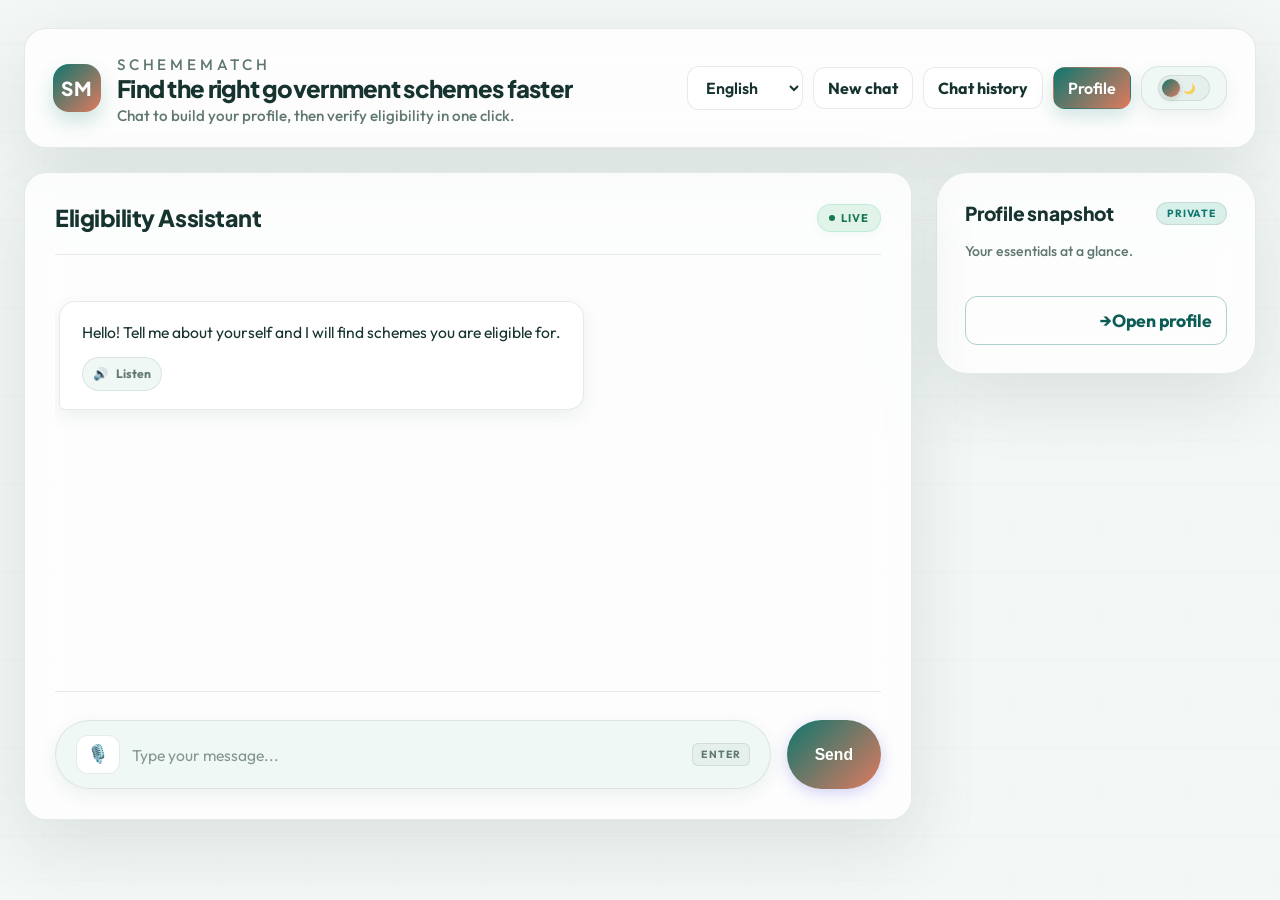
==== index.html @ 8dcf200e "first commit" ====
<!DOCTYPE html>
<html lang="en">
<head>
	<meta charset="UTF-8" />
	<meta name="viewport" content="width=device-width, initial-scale=1.0" />
	<title>SchemeMatch</title>
	<link rel="preconnect" href="https://fonts.googleapis.com" />
	<link rel="preconnect" href="https://fonts.gstatic.com" crossorigin />
	<link
		href="https://fonts.googleapis.com/css2?family=Inter:wght@300;400;500;600;700&family=Space+Grotesk:wght@400;600;700&display=swap"
		rel="stylesheet"
	/>
	<link
		href="https://fonts.googleapis.com/css2?family=Plus+Jakarta+Sans:wght@400;500;600;700;800&family=Outfit:wght@300;400;500;600;700&family=Inter:wght@300;400;500;600;700&display=swap"
		rel="stylesheet"
	/>
	<style>
		:root {
			color-scheme: light;
			--font-display: "Plus Jakarta Sans", "Space Grotesk", sans-serif;
			--font-body: "Outfit", "Inter", sans-serif;
			--bg: #f8fafc;
			--bg-strong: #f1f5f9;
			--surface: rgba(255, 255, 255, 0.6);
			--surface-raised: rgba(255, 255, 255, 0.85);
			--surface-soft: rgba(255, 255, 255, 0.35);
			--ink: #0f172a;
			--muted: #475569;
			--accent: #4f46e5;
			--accent-strong: #4338ca;
			--accent-soft: rgba(79, 70, 229, 0.08);
			--border: rgba(15, 23, 42, 0.06);
			--border-hover: rgba(15, 23, 42, 0.12);
			--shadow: 0 10px 30px rgba(0, 0, 0, 0.08);
			--shadow-soft: 0 4px 12px rgba(0, 0, 0, 0.04);
			--shadow-lg: 0 20px 50px rgba(0, 0, 0, 0.12);
			--radius-sm: 12px;
			--radius-md: 18px;
			--radius-lg: 24px;
			--radius-xl: 32px;
			--glass-blur: 24px;
			
			/* Theme States */
			--brand-grad: linear-gradient(135deg, #4f46e5, #9333ea, #db2777);
			--success: #15803d;
			--success-soft: rgba(21, 128, 61, 0.08);
			--warning: #eab308;
			--warning-soft: rgba(234, 179, 8, 0.08);
			--danger: #ef4444;
			--danger-soft: rgba(239, 68, 68, 0.08);
		}

		:root[data-theme="dark"] {
			color-scheme: dark;
			--bg: #0f172a;
			--bg-strong: #1e293b;
			--surface: rgba(15, 23, 42, 0.6);
			--surface-raised: rgba(30, 41, 59, 0.85);
			--surface-soft: rgba(15, 23, 42, 0.35);
			--ink: #f8fafc;
			--muted: #94a3b8;
			--accent: #6366f1;
			--accent-strong: #4f46e5;
			--accent-soft: rgba(99, 102, 241, 0.12);
			--border: rgba(248, 250, 252, 0.06);
			--border-hover: rgba(248, 250, 252, 0.12);
			--shadow: 0 10px 40px rgba(0, 0, 0, 0.4);
			--shadow-soft: 0 4px 16px rgba(0, 0, 0, 0.2);
			--shadow-lg: 0 24px 60px rgba(0, 0, 0, 0.6);
			--glass-blur: 24px;
			
			/* Theme States */
			--brand-grad: linear-gradient(135deg, #6366f1, #a855f7, #ec4899);
			--success: #22c55e;
			--success-soft: rgba(34, 197, 94, 0.1);
			--warning: #f59e0b;
			--warning-soft: rgba(245, 158, 11, 0.1);
			--danger: #f87171;
			--danger-soft: rgba(248, 113, 113, 0.1);
		}

		* {
			box-sizing: border-box;
			margin: 0;
			padding: 0;
		}

		body {
			font-family: var(--font-body);
			color: var(--ink);
			background: var(--bg);
			min-height: 100vh;
			overflow-x: hidden;
			position: relative;
			-webkit-font-smoothing: antialiased;
			-moz-osx-font-smoothing: grayscale;
		}

		/* Pixel Background Canvas styling */
		.pixel-canvas {
			position: fixed;
			top: 0;
			left: 0;
			width: 100vw;
			height: 100vh;
			z-index: -1;
			pointer-events: none;
			background: var(--bg);
			transition: background 0.5s ease;
		}

		.page {
			max-width: 1250px;
			margin: 0 auto;
			padding: 40px 24px 60px;
			position: relative;
			z-index: 1;
		}

		.topbar {
			display: flex;
			align-items: center;
			justify-content: space-between;
			gap: 24px;
			margin-bottom: 40px;
			padding: 24px 32px;
			background: var(--surface);
			backdrop-filter: blur(var(--glass-blur));
			-webkit-backdrop-filter: blur(var(--glass-blur));
			border: 1px solid var(--border);
			box-shadow: var(--shadow-lg);
			border-radius: var(--radius-xl);
			transition: all 0.3s ease;
		}

		.brand {
			display: flex;
			gap: 20px;
			align-items: center;
		}

		.brand-mark {
			width: 48px;
			height: 48px;
			border-radius: var(--radius-md);
			background: var(--bg-strong);
			color: var(--accent);
			display: grid;
			place-items: center;
			font-family: var(--font-display);
			font-weight: 800;
			font-size: 1.2rem;
			letter-spacing: 0.05em;
		}
		
		.brand-text h1 {
			margin: 0;
			font-family: var(--font-display);
			font-size: 1.5rem;
			font-weight: 800;
			color: var(--ink);
			letter-spacing: -0.03em;
		}

		.brand-text p {
			margin: 4px 0 0;
			color: var(--muted);
			font-size: 0.95rem;
			font-weight: 500;
		}

		.eyebrow {
			text-transform: uppercase;
			letter-spacing: 0.25em;
			font-size: 0.7rem;
			font-weight: 700;
			color: var(--accent);
			margin-bottom: 2px;
		}



		.top-actions {
			display: flex;
			align-items: center;
			gap: 24px;
		}

		.language-select,
		.profile-button {
			border: 1px solid var(--border);
			background: var(--surface-raised);
			color: var(--ink);
			border-radius: var(--radius-md);
			padding: 10px 14px;
			font: inherit;
			font-weight: 600;
			cursor: pointer;
		}

		.profile-button {
			background: var(--accent);
			color: #fff;
			border-color: transparent;
		}

		/* Custom Premium Slider Theme Toggle */
		.theme-toggle {
			display: inline-flex;
			align-items: center;
			gap: 12px;
			padding: 8px 16px;
			border-radius: var(--radius-md);
			background: var(--surface-soft);
			border: 1px solid var(--border);
			cursor: pointer;
			font-size: 0.75rem;
			font-weight: 700;
			text-transform: uppercase;
			letter-spacing: 0.08em;
			color: var(--muted);
			transition: all 0.3s ease;
			box-shadow: var(--shadow-soft);
			position: relative;
			user-select: none;
		}

		.theme-toggle:hover {
			border-color: var(--border-hover);
			color: var(--ink);
			background: var(--surface);
			transform: translateY(-1px);
			box-shadow: var(--shadow);
		}

		.theme-toggle input {
			display: none;
		}

		.toggle-track {
			width: 52px;
			height: 26px;
			border-radius: 999px;
			background: var(--bg-strong);
			position: relative;
			flex-shrink: 0;
			border: 1px solid var(--border);
			transition: all 0.3s ease;
			display: flex;
			align-items: center;
			justify-content: space-between;
			padding: 0 5px;
		}

		.toggle-track::before {
			content: "";
			position: absolute;
			width: 18px;
			height: 18px;
			border-radius: 50%;
			background: var(--brand-grad);
			top: 3px;
			left: 3px;
			transition: transform 0.4s cubic-bezier(0.34, 1.56, 0.64, 1);
			z-index: 2;
			box-shadow: 0 2px 6px rgba(0, 0, 0, 0.15);
		}
		
		.toggle-track::after {
			content: "☀️ 🌙";
			font-size: 10px;
			width: 100%;
			display: flex;
			justify-content: space-between;
			padding: 0 4px;
			opacity: 0.8;
			z-index: 1;
		}

		.theme-toggle input:checked + .toggle-track::before {
			transform: translateX(26px);
		}


		.layout {
			display: grid;
			grid-template-columns: minmax(0, 1fr) 350px;
			gap: 32px;
		}

		.chat-panel {
			display: flex;
			flex-direction: column;
			min-height: 75vh;
			transition: all 0.3s ease;
			background: var(--surface);
			backdrop-filter: blur(var(--glass-blur));
			-webkit-backdrop-filter: blur(var(--glass-blur));
			border: 1px solid var(--border);
			box-shadow: var(--shadow-lg);
			border-radius: var(--radius-xl);
			padding: 36px;
			position: relative;
			z-index: 1;
		}

		.chat-header {
			display: flex;
			justify-content: space-between;
			align-items: center;
			gap: 16px;
			padding-bottom: 28px;
			border-bottom: 1px solid var(--border);
		}

		.chat-header h2 {
			margin: 0;
			font-family: var(--font-display);
			font-size: 1.45rem;
			font-weight: 800;
			letter-spacing: -0.02em;
			color: var(--ink);
		}


		.status-pill {
			padding: 6px 14px;
			border-radius: 999px;
			background: var(--success-soft);
			color: var(--success);
			font-weight: 700;
			font-size: 0.7rem;
			text-transform: uppercase;
			letter-spacing: 0.1em;
			border: 1px solid rgba(16, 185, 129, 0.15);
			display: flex;
			align-items: center;
			gap: 6px;
			box-shadow: 0 2px 8px rgba(16, 185, 129, 0.05);
		}
		
		.status-pill::before {
			content: "";
			width: 6px;
			height: 6px;
			border-radius: 50%;
			background: var(--success);
			display: inline-block;
			animation: pulse 2s infinite;
		}

		@keyframes pulse {
			0% { transform: scale(0.9); opacity: 0.6; }
			50% { transform: scale(1.3); opacity: 1; box-shadow: 0 0 10px var(--success); }
			100% { transform: scale(0.9); opacity: 0.6; }
		}


		.check-button {
			display: none;
			margin: 16px 0 0;
			padding: 16px 28px;
			border: none;
			background: var(--brand-grad);
			color: white;
			border-radius: var(--radius-md);
			cursor: pointer;
			font-weight: 700;
			font-size: 1rem;
			letter-spacing: 0.02em;
			box-shadow: 0 10px 25px rgba(99, 102, 241, 0.25);
			transition: all 0.3s cubic-bezier(0.16, 1, 0.3, 1);
			position: relative;
			overflow: hidden;
			border: 1px solid rgba(255, 255, 255, 0.1);
		}

		.check-button:hover {
			transform: translateY(-2px);
			box-shadow: 0 15px 35px rgba(99, 102, 241, 0.4);
		}
		
		.check-button:active {
			transform: translateY(0);
		}

		.check-button.is-loading,
		.send-button.is-loading {
			opacity: 0.7;
			pointer-events: none;
		}

		.messages {
			flex: 1;
			margin: 28px 0;
			padding: 12px 8px;
			overflow-y: auto;
			display: flex;
			flex-direction: column;
			gap: 22px;
			scroll-behavior: smooth;
		}
		
		/* Scrollbars styling */
		.messages::-webkit-scrollbar,
		#resultCards::-webkit-scrollbar,
		.result-grid::-webkit-scrollbar {
			width: 6px;
		}
		
		.messages::-webkit-scrollbar-track,
		#resultCards::-webkit-scrollbar-track,
		.result-grid::-webkit-scrollbar-track {
			background: transparent;
		}
		
		.messages::-webkit-scrollbar-thumb,
		#resultCards::-webkit-scrollbar-thumb,
		.result-grid::-webkit-scrollbar-thumb {
			background: var(--border);
			border-radius: 99px;
		}
		
		.messages::-webkit-scrollbar-thumb:hover,
		#resultCards::-webkit-scrollbar-thumb:hover,
		.result-grid::-webkit-scrollbar-thumb:hover {
			background: var(--border-hover);
		}
		
		.bubble {
			max-width: 85%;
			padding: 18px 22px;
			border-radius: var(--radius-xl);
			line-height: 1.6;
			white-space: pre-wrap;
			font-size: 0.98rem;
			animation: fadeUp 0.4s cubic-bezier(0.16, 1, 0.3, 1);
			transition: all 0.3s ease;
			background: var(--surface-soft);
			backdrop-filter: blur(var(--glass-blur));
			-webkit-backdrop-filter: blur(var(--glass-blur));
			border: 1px solid var(--border);
			box-shadow: var(--shadow-soft);
		}

		.bubble-content {
			display: block;
		}

		.readback-button {
			display: inline-flex;
			align-items: center;
			gap: 6px;
			margin-top: 12px;
			padding: 6px 10px;
			border: 1px solid var(--border);
			border-radius: 999px;
			background: var(--surface-soft);
			color: var(--muted);
			font: inherit;
			font-size: 0.76rem;
			font-weight: 700;
			cursor: pointer;
		}

		.readback-button:hover,
		.readback-button:focus-visible {
			background: var(--accent-soft);
			color: var(--accent);
			border-color: var(--border-hover);
			outline: none;
		}

		.delete-message-button {
			display: inline-flex;
			align-items: center;
			gap: 6px;
			margin-top: 12px;
			margin-left: 8px;
			padding: 6px 10px;
			border: 1px solid var(--border);
			border-radius: 999px;
			background: transparent;
			color: var(--muted);
			font: inherit;
			font-size: 0.76rem;
			font-weight: 700;
			cursor: pointer;
		}

		.delete-message-button:hover,
		.delete-message-button:focus-visible {
			background: var(--danger-soft);
			color: var(--danger);
			border-color: var(--danger);
			outline: none;
		}

		.bubble:hover {
			border-color: var(--border-hover);
		}

		.bubble.loading {
			display: inline-flex;
			align-items: center;
			gap: 12px;
			font-style: italic;
			color: var(--muted);
			background: var(--surface-soft);
		}

		.dots {
			display: inline-flex;
			gap: 5px;
		}

		.dots span {
			width: 8px;
			height: 8px;
			border-radius: 50%;
			background: var(--accent);
			opacity: 0.4;
			animation: dotBounce 1.4s infinite ease-in-out;
		}

		.dots span:nth-child(2) {
			animation-delay: 0.2s;
		}

		.dots span:nth-child(3) {
			animation-delay: 0.4s;
		}

		@keyframes dotBounce {
			0%, 100% { transform: translateY(0); opacity: 0.4; }
			50% { transform: translateY(-5px); opacity: 1; }
		}

		.bubble.user {
			margin-left: auto;
			background: var(--brand-grad);
			color: #ffffff;
			border-bottom-right-radius: 6px;
			border: none;
			box-shadow: 0 4px 12px rgba(79, 70, 229, 0.25);
		}

		.bubble.bot {
			margin-right: auto;
			border-bottom-left-radius: 6px;
			background: var(--surface-raised);
			border: 1px solid var(--border);
		}

		/* Markdown layout styles inside bot chat bubbles */
		.bubble p {
			margin-bottom: 8px;
		}
		.bubble p:last-child {
			margin-bottom: 0;
		}
		.bubble strong {
			font-weight: 700;
			color: var(--accent);
		}
		.bubble.user strong {
			color: #ffffff;
			text-decoration: underline;
		}
		.bubble ul {
			margin: 8px 0;
			padding-left: 20px;
		}
		.bubble li {
			margin-bottom: 4px;
		}

		.results {
			padding-top: 28px;
			border-top: 1px solid var(--border);
			margin-bottom: 16px;
			display: none;
			animation: fadeUp 0.5s cubic-bezier(0.16, 1, 0.3, 1);
		}

		.results-loader {
			display: none;
			align-items: center;
			gap: 14px;
			padding: 16px 20px;
			border-radius: var(--radius-md);
			background: var(--surface-soft);
			border: 1px solid var(--border);
			margin-bottom: 16px;
			color: var(--muted);
			font-size: 0.95rem;
			font-weight: 500;
		}

		.spinner {
			width: 22px;
			height: 22px;
			border-radius: 50%;
			border: 2px solid var(--border);
			border-top-color: var(--accent);
			animation: spin 0.8s linear infinite;
		}

		.results-empty {
			display: none;
			padding: 24px;
			border-radius: var(--radius-md);
			background: var(--surface-soft);
			border: 1px dashed var(--border);
			color: var(--muted);
			font-size: 0.95rem;
			text-align: center;
			font-weight: 500;
		}

		.results-header {
			display: flex;
			align-items: center;
			justify-content: space-between;
			gap: 12px;
			margin-bottom: 20px;
		}

		.results-header h3 {
			margin: 0;
			font-family: var(--font-display);
			font-size: 1.25rem;
			font-weight: 800;
			letter-spacing: -0.01em;
			color: var(--ink);
		}

		.results-header p {
			margin: 0;
			color: var(--muted);
			font-size: 0.9rem;
			font-weight: 500;
		}

		.results-count {
			display: inline-flex;
			align-items: center;
			gap: 6px;
			padding: 4px 14px;
			border-radius: 999px;
			background: var(--success-soft);
			color: var(--success);
			font-size: 0.78rem;
			font-weight: 800;
			letter-spacing: 0.02em;
		}

		.result-grid {
			display: flex;
			flex-direction: column;
			gap: 20px;
			max-height: 600px;
			overflow-y: auto;
			padding-right: 4px;
		}

		/* Premium Match Cards Style */
		.result-card {
			border: 1px solid var(--border);
			border-radius: var(--radius-xl);
			padding: 0;
			background: var(--surface-raised);
			backdrop-filter: blur(var(--glass-blur));
			-webkit-backdrop-filter: blur(var(--glass-blur));
			box-shadow: var(--shadow-soft);
			transition: all 0.35s cubic-bezier(0.16, 1, 0.3, 1);
			position: relative;
			overflow: hidden;
		}

		.bookmark-button {
			color: var(--accent);
		}

		.result-card:hover {
			border-color: var(--success);
			box-shadow: 0 12px 36px rgba(24, 121, 78, 0.15);
			transform: translateY(-3px);
		}

		.card-top-bar {
			background: linear-gradient(135deg, var(--success), var(--accent));
			padding: 14px 24px;
			display: flex;
			align-items: center;
			justify-content: space-between;
			gap: 12px;
		}

		.card-top-bar .scheme-title {
			color: #fff;
			font-family: var(--font-display);
			font-size: 1.08rem;
			font-weight: 700;
			letter-spacing: -0.01em;
			margin: 0;
			line-height: 1.3;
			flex: 1;
		}

		.eligible-badge {
			display: inline-flex;
			align-items: center;
			gap: 5px;
			padding: 5px 14px;
			border-radius: 999px;
			background: rgba(255,255,255, 0.22);
			backdrop-filter: blur(8px);
			color: #fff;
			font-size: 0.72rem;
			font-weight: 800;
			text-transform: uppercase;
			letter-spacing: 0.06em;
			white-space: nowrap;
		}

		.card-body {
			padding: 20px 24px 24px;
		}

		.result-header {
			display: flex;
			align-items: center;
			justify-content: flex-end;
			gap: 10px;
			margin-bottom: 12px;
		}

		.result-card strong {
			display: block;
			font-size: 1.05rem;
			font-weight: 700;
			color: var(--ink);
			font-family: var(--font-display);
			letter-spacing: -0.01em;
		}

		.result-summary {
			color: var(--ink);
			font-size: 0.9rem;
			line-height: 1.55;
			font-weight: 500;
			margin-bottom: 12px;
		}

		.result-description {
			margin-bottom: 10px;
			color: var(--muted);
			font-size: 0.88rem;
			line-height: 1.6;
			font-weight: 400;
			padding: 12px 16px;
			background: var(--accent-soft);
			border-radius: var(--radius-sm);
			border-left: 3px solid var(--accent);
		}

		.result-benefits {
			margin-bottom: 10px;
			color: var(--ink);
			font-size: 0.88rem;
			line-height: 1.6;
			font-weight: 400;
			padding: 12px 16px;
			background: var(--success-soft);
			border-radius: var(--radius-sm);
			border-left: 3px solid var(--success);
		}

		.result-benefits strong {
			font-size: 0.82rem;
			text-transform: uppercase;
			letter-spacing: 0.04em;
			color: var(--success);
		}

		.card-yt-thumb {
			display: block;
			position: relative;
			border-radius: var(--radius-sm);
			overflow: hidden;
			margin-bottom: 12px;
			aspect-ratio: 16/9;
			background: #000;
			cursor: pointer;
			transition: transform 0.3s ease;
			text-decoration: none;
		}
		.card-yt-thumb:hover {
			transform: scale(1.01);
		}
		.card-yt-thumb img {
			width: 100%;
			height: 100%;
			object-fit: cover;
			display: block;
		}
		.card-yt-play {
			position: absolute;
			top: 50%; left: 50%;
			transform: translate(-50%,-50%);
			width: 56px; height: 56px;
			background: rgba(220,38,38,0.9);
			border-radius: 50%;
			display: flex; align-items: center; justify-content: center;
			box-shadow: 0 4px 20px rgba(0,0,0,0.3);
			transition: transform 0.2s ease;
		}
		.card-yt-thumb:hover .card-yt-play {
			transform: translate(-50%,-50%) scale(1.12);
		}
		.card-yt-play svg {
			width: 24px; height: 24px; fill: #fff; margin-left: 3px;
		}

		.card-links-row {
			display: flex;
			flex-wrap: wrap;
			gap: 8px;
			margin-top: 4px;
		}

		.result-toggle {
			border: 1px solid var(--border);
			background: var(--surface-soft);
			color: var(--ink);
			border-radius: 999px;
			padding: 6px 16px;
			font-size: 0.72rem;
			font-weight: 700;
			text-transform: uppercase;
			letter-spacing: 0.08em;
			cursor: pointer;
			transition: all 0.3s cubic-bezier(0.16, 1, 0.3, 1);
		}

		.result-toggle:hover {
			background: var(--accent-soft);
			color: var(--accent-strong);
			border-color: var(--border-hover);
			transform: scale(1.05);
		}

		.result-details {
			display: none;
			margin-top: 14px;
			font-size: 0.9rem;
			color: var(--muted);
			padding-top: 14px;
			border-top: 1px dashed var(--border);
			animation: fadeUp 0.3s cubic-bezier(0.16, 1, 0.3, 1);
		}

		.result-details ul {
			margin: 12px 0 0;
			padding-left: 20px;
			display: grid;
			grid-template-columns: repeat(auto-fit, minmax(200px, 1fr));
			gap: 8px;
		}

		.result-details li {
			line-height: 1.5;
			font-weight: 500;
			list-style-type: none;
			position: relative;
			padding-left: 18px;
		}

		.result-details li::before {
			content: "✦";
			position: absolute;
			left: 0;
			color: var(--accent);
			font-size: 0.8rem;
		}

		.result-card.expanded .result-details {
			display: block;
		}

		/* Eligible card glow */
		.result-card.eligible::after {
			content: "";
			position: absolute;
			top: 0;
			left: 0;
			width: 100%;
			height: 100%;
			background: linear-gradient(135deg, var(--success-soft), transparent 40%);
			pointer-events: none;
			z-index: 0;
		}

		.card-top-bar, .card-body {
			position: relative;
			z-index: 1;
		}

		/* Progress bar */
		.match-progress {
			display: none;
		}

		.progress-bar-track {
			flex: 1;
			height: 6px;
			border-radius: 99px;
			background: var(--bg-strong);
			overflow: hidden;
			position: relative;
		}

		.progress-bar-fill {
			height: 100%;
			border-radius: 99px;
			background: var(--brand-grad);
			transition: width 1s cubic-bezier(0.16, 1, 0.3, 1);
		}

		.composer {
			display: grid;
			grid-template-columns: 1fr auto;
			gap: 16px;
			padding-top: 28px;
			border-top: 1px solid var(--border);
		}

		.composer-input {
			display: flex;
			align-items: center;
			gap: 12px;
			padding: 14px 20px;
			border-radius: 999px;
			background: var(--surface-soft);
			backdrop-filter: blur(var(--glass-blur));
			-webkit-backdrop-filter: blur(var(--glass-blur));
			border: 1px solid var(--border);
			box-shadow: var(--shadow-soft);
			transition: all 0.3s cubic-bezier(0.16, 1, 0.3, 1);
		}

		.voice-button {
			border: 1px solid var(--border);
			background: var(--surface-raised);
			color: var(--ink);
			border-radius: var(--radius-sm);
			padding: 8px 10px;
			cursor: pointer;
			font-size: 1.1rem;
			flex-shrink: 0;
		}

		.voice-button.active {
			background: var(--danger);
			color: #fff;
		}

		.profile-modal {
			display: none;
			position: fixed;
			inset: 0;
			z-index: 20;
			background: rgba(15, 23, 42, 0.55);
			place-items: center;
			padding: 20px;
		}

		.profile-modal.open { display: grid; }
		.profile-dialog {
			width: min(720px, 100%);
			max-height: 90vh;
			overflow: auto;
			background: var(--surface-raised);
			color: var(--ink);
			border: 1px solid var(--border);
			border-radius: var(--radius-xl);
			padding: 32px;
			box-shadow: var(--shadow-lg);
		}
		.profile-dialog .results-header {
			padding-bottom: 20px;
			border-bottom: 1px solid var(--border);
		}
		.profile-dialog .results-header h3 {
			margin: 0;
			color: var(--ink);
			font-family: var(--font-display);
			font-size: 1.35rem;
		}
		.profile-form {
			display: grid;
			grid-template-columns: repeat(2, minmax(0, 1fr));
			gap: 18px 20px;
			margin-top: 24px;
		}
		.profile-form label {
			display: grid;
			gap: 7px;
			align-content: start;
			font-size: 0.82rem;
			font-weight: 700;
			color: var(--muted);
		}
		.profile-form input, .profile-form select {
			width: 100%;
			min-height: 44px;
			padding: 10px 12px;
			border: 1px solid var(--border-hover);
			border-radius: 10px;
			background: var(--surface);
			color: var(--ink);
			font: inherit;
		}
		.profile-form-actions {
			display: flex;
			justify-content: flex-end;
			gap: 10px;
			margin-top: 28px;
			padding-top: 20px;
			border-top: 1px solid var(--border);
		}
		.profile-form-actions button {
			min-width: 116px;
			padding: 12px 18px;
			border: 0;
			border-radius: 10px;
			cursor: pointer;
			font-weight: 700;
			font: inherit;
		}
		.profile-save { background: var(--accent); color: #fff; }
		.profile-close { background: var(--bg-strong); color: var(--ink); }
		.video-link, .application-link {
			display: inline-flex;
			align-items: center;
			gap: 6px;
			margin: 14px 8px 0 0;
			padding: 8px 18px;
			border-radius: 999px;
			font-size: 0.82rem;
			font-weight: 700;
			text-decoration: none;
			transition: all 0.25s cubic-bezier(0.16, 1, 0.3, 1);
		}
		.application-link {
			color: var(--accent);
			background: var(--accent-soft);
			border: 1px solid var(--accent);
		}
		.application-link:hover {
			background: var(--accent);
			color: #fff;
			transform: translateY(-1px);
			box-shadow: 0 4px 12px rgba(15, 118, 110, 0.25);
		}
		.video-link {
			color: #dc2626;
			background: rgba(220, 38, 38, 0.08);
			border: 1px solid rgba(220, 38, 38, 0.3);
		}
		.video-link:hover {
			background: #dc2626;
			color: #fff;
			transform: translateY(-1px);
			box-shadow: 0 4px 12px rgba(220, 38, 38, 0.25);
		}
		@media (max-width: 640px) {
			.profile-dialog { padding: 24px 18px; }
			.profile-form { grid-template-columns: 1fr; }
			.top-actions { gap: 8px; }
			.language-select { max-width: 130px; }
		}

		/* Refined workspace styling */
		:root {
			--bg: #f3f7f5;
			--bg-strong: #e5efeb;
			--surface: rgba(255, 255, 255, 0.78);
			--surface-raised: #ffffff;
			--surface-soft: rgba(235, 245, 241, 0.72);
			--ink: #16332f;
			--muted: #607772;
			--accent: #0f766e;
			--accent-strong: #0b5c56;
			--accent-soft: #d9efea;
			--border: rgba(22, 51, 47, 0.1);
			--border-hover: rgba(15, 118, 110, 0.32);
			--brand-grad: linear-gradient(135deg, #0f766e, #e07a5f);
			--success: #18794e;
			--success-soft: #e2f4ea;
			--shadow-lg: 0 24px 70px rgba(33, 78, 69, 0.12);
			--shadow-soft: 0 6px 18px rgba(33, 78, 69, 0.08);
		}

		:root[data-theme="dark"] {
			--bg: #10211f;
			--bg-strong: #18322f;
			--surface: rgba(20, 42, 39, 0.84);
			--surface-raised: #1c3b36;
			--surface-soft: rgba(29, 64, 58, 0.72);
			--ink: #effaf6;
			--muted: #a9c2bb;
			--accent: #4db6a8;
			--accent-strong: #7bd1c3;
			--accent-soft: #244d47;
			--border: rgba(239, 250, 246, 0.12);
			--border-hover: rgba(123, 209, 195, 0.4);
			--brand-grad: linear-gradient(135deg, #2b9d91, #e07a5f);
			--success: #80d6a5;
			--success-soft: #214e3d;
		}

		.page {
			max-width: 1320px;
			padding-top: 28px;
		}

		.topbar {
			margin-bottom: 24px;
			padding: 22px 28px;
			border-radius: 22px;
		}

		.brand {
			gap: 16px;
		}

		.brand-mark {
			border-radius: 16px;
			background: var(--brand-grad);
			color: #fff;
			box-shadow: 0 10px 20px rgba(15, 118, 110, 0.2);
		}

		.brand-text h1 {
			max-width: 580px;
			line-height: 1.18;
		}

		.top-actions {
			gap: 10px;
			flex-wrap: wrap;
			justify-content: flex-end;
		}

		.language-select,
		.profile-button {
			min-height: 42px;
			border-radius: 12px;
		}

		.profile-button {
			background: var(--brand-grad);
			box-shadow: 0 8px 18px rgba(15, 118, 110, 0.18);
		}

		.layout {
			grid-template-columns: minmax(0, 1fr) 320px;
			gap: 24px;
			align-items: start;
		}

		.layout > *,
		.topbar > *,
		.profile-page-header > div {
			min-width: 0;
		}

		.chat-panel,
		.panel {
			border-radius: 22px;
		}

		.chat-panel {
			min-height: 72vh;
			padding: 30px;
		}

		.chat-header {
			padding-bottom: 22px;
		}

		.status-pill {
			padding: 6px 11px;
		}

		.check-button {
			align-self: flex-start;
			margin: 22px 0 6px;
			border-radius: 11px;
			background: var(--accent-soft);
			color: var(--accent-strong);
			border: 1px solid var(--border-hover);
		}

		.messages {
			padding: 18px 4px;
			min-height: 290px;
		}

		.bubble {
			border-radius: 16px;
			box-shadow: var(--shadow-soft);
		}

		.panel {
			padding: 24px;
			position: sticky;
			top: 20px;
		}

		.profile-grid {
			gap: 8px;
		}

		.profile-field {
			min-height: 54px;
			padding: 10px 12px;
			border-radius: 12px;
		}

		.profile-field-label {
			min-width: 0;
			font-size: 0.84rem;
			color: var(--muted);
		}

		.profile-field-value {
			max-width: 58%;
			overflow-wrap: anywhere;
			text-align: right;
		}

		.profile-empty {
			margin: 4px 0;
			padding: 14px;
			border: 1px dashed var(--border-hover);
			border-radius: 12px;
			color: var(--muted);
			font-size: 0.86rem;
			line-height: 1.45;
		}

		.snapshot-action {
			width: 100%;
			margin-top: 16px;
			padding: 12px 14px;
			border: 1px solid var(--border-hover);
			border-radius: 12px;
			background: transparent;
			color: var(--accent-strong);
			font: inherit;
			font-weight: 700;
			text-align: left;
			cursor: pointer;
		}

		.snapshot-action span {
			float: right;
			font-size: 1.1rem;
		}

		.snapshot-action:hover,
		.profile-back:hover {
			background: var(--accent-soft);
		}

		.profile-page {
			display: none;
			max-width: 1040px;
			margin: 0 auto;
			padding: 28px 24px 64px;
			animation: fadeUp 0.3s ease both;
		}

		.profile-page.open {
			display: block;
		}

		body.profile-mode .page {
			display: none;
		}

		.history-button {
			min-height: 42px;
			padding: 10px 14px;
			border: 1px solid var(--border);
			border-radius: 12px;
			background: var(--surface-raised);
			color: var(--ink);
			font: inherit;
			font-weight: 700;
			cursor: pointer;
		}

		.history-button:hover {
			background: var(--accent-soft);
			border-color: var(--border-hover);
		}

		.history-list {
			display: grid;
			gap: 12px;
			max-height: 620px;
			overflow-y: auto;
		}

		.history-message {
			padding: 14px 16px;
			border: 1px solid var(--border);
			border-radius: 14px;
			background: var(--surface-soft);
		}

		.history-message.user {
			border-color: var(--border-hover);
			background: var(--accent-soft);
		}

		.history-message-meta {
			display: flex;
			justify-content: space-between;
			gap: 12px;
			margin-bottom: 6px;
			color: var(--muted);
			font-size: 0.72rem;
			font-weight: 700;
			text-transform: uppercase;
			letter-spacing: 0.08em;
		}

		.history-message-content {
			white-space: pre-wrap;
			line-height: 1.5;
		}

		.profile-page-header {
			display: flex;
			align-items: flex-start;
			justify-content: space-between;
			gap: 24px;
			margin-bottom: 24px;
		}

		.profile-page-header h2 {
			margin: 0;
			font-family: var(--font-display);
			font-size: clamp(1.8rem, 4vw, 2.8rem);
			line-height: 1.1;
		}

		.profile-page-header > div > p:last-child {
			margin: 10px 0 0;
			max-width: 580px;
			color: var(--muted);
			line-height: 1.55;
		}

		.profile-back {
			flex: 0 0 auto;
			padding: 11px 14px;
			border: 1px solid var(--border);
			border-radius: 12px;
			background: var(--surface-raised);
			color: var(--ink);
			font: inherit;
			font-weight: 700;
			cursor: pointer;
		}

		.profile-page-body {
			padding: 28px;
			border: 1px solid var(--border);
			border-radius: 22px;
			background: var(--surface);
			box-shadow: var(--shadow-lg);
			backdrop-filter: blur(var(--glass-blur));
		}

		.profile-page-note {
			display: flex;
			align-items: flex-start;
			gap: 12px;
			padding: 14px 16px;
			border-radius: 14px;
			background: var(--accent-soft);
			color: var(--accent-strong);
		}

		.profile-note-icon {
			font-size: 1.25rem;
			line-height: 1;
		}

		.profile-page-note p {
			margin: 4px 0 0;
			color: var(--muted);
			font-size: 0.86rem;
			line-height: 1.4;
		}

		.mobile-verification {
			margin-top: 20px;
			padding: 16px;
			border: 1px solid var(--border);
			border-radius: 14px;
			background: var(--surface-soft);
		}

		.mobile-verification > div:first-child p {
			margin: 4px 0 0;
			color: var(--muted);
			font-size: 0.86rem;
		}

		.mobile-verification-row {
			display: flex;
			gap: 10px;
			margin-top: 12px;
		}

		.mobile-verification-row input {
			min-width: 0;
			flex: 1;
			min-height: 44px;
			padding: 10px 12px;
			border: 1px solid var(--border-hover);
			border-radius: 10px;
			background: var(--surface-raised);
			color: var(--ink);
			font: inherit;
		}

		.mobile-verification-row button {
			flex: 0 0 auto;
			padding: 10px 14px;
			border: 0;
			border-radius: 10px;
			background: var(--accent);
			color: #fff;
			font: inherit;
			font-weight: 700;
			cursor: pointer;
		}

		.verification-status {
			min-height: 1.2em;
			margin: 10px 0 0;
			color: var(--muted);
			font-size: 0.82rem;
		}

		.verification-status.success { color: var(--success); }
		.verification-status.error { color: var(--danger); }

		.profile-page .profile-form {
			margin-top: 28px;
			gap: 20px;
			align-items: stretch;
		}

		.profile-page .profile-form label {
			min-width: 0;
			font-size: 0.78rem;
			letter-spacing: 0.02em;
			text-transform: uppercase;
		}

		.required-mark {
			margin-left: 4px;
			color: var(--accent);
			font-size: 0.66rem;
			letter-spacing: 0.08em;
		}

		.profile-page .profile-form input,
		.profile-page .profile-form select {
			width: 100%;
			min-height: 48px;
			margin-top: 2px;
			border-radius: 11px;
			background: var(--surface-raised);
		}

		.profile-page .profile-form input:focus,
		.profile-page .profile-form select:focus {
			outline: 3px solid rgba(15, 118, 110, 0.16);
			border-color: var(--accent);
		}

		.profile-page .profile-form-actions {
			display: flex;
			justify-content: flex-end;
			align-items: center;
			margin-top: 30px;
			padding-top: 22px;
		}

		.profile-page .profile-save {
			min-width: 150px;
			background: var(--brand-grad);
			box-shadow: 0 8px 18px rgba(15, 118, 110, 0.18);
		}

		@media (max-width: 860px) {
			.layout {
				grid-template-columns: 1fr;
			}

			.panel {
				position: static;
			}

			.profile-page {
				padding: 22px 16px 44px;
			}
		}

		@media (max-width: 640px) {
			.page {
				padding: 16px 12px 36px;
			}

			.topbar,
			.chat-panel,
			.profile-page-body {
				padding: 20px;
			}

			.top-actions {
				justify-content: stretch;
			}

			.top-actions > * {
				flex: 1;
			}

			.profile-page-header {
				flex-direction: column;
			}

			.profile-back {
				align-self: flex-start;
			}

			.profile-page .profile-form {
				grid-template-columns: 1fr;
			}

			.mobile-verification-row {
				flex-direction: column;
			}
		}
		
		.composer-input:focus-within {
			border-color: var(--border-hover);
			background: var(--surface-raised);
		}

		.composer-input input {
			flex: 1;
			border: none;
			background: transparent;
			font-size: 0.98rem;
			color: var(--ink);
			outline: none;
			font-family: var(--font-body);
		}
		
		.composer-input input::placeholder {
			color: var(--muted);
			opacity: 0.75;
		}

		.composer-hint {
			font-size: 0.65rem;
			font-weight: 700;
			text-transform: uppercase;
			letter-spacing: 0.1em;
			color: var(--muted);
			padding: 4px 8px;
			background: var(--bg-strong);
			border-radius: 6px;
			border: 1px solid var(--border);
		}

		.send-button {
			padding: 14px 28px;
			border: none;
			border-radius: 999px;
			background: var(--brand-grad);
			color: #ffffff;
			cursor: pointer;
			font-weight: 700;
			font-size: 0.98rem;
			transition: all 0.3s cubic-bezier(0.16, 1, 0.3, 1);
			box-shadow: 0 4px 15px rgba(79, 70, 229, 0.25);
		}

		.send-button:hover {
			transform: translateY(-2px) scale(1.02);
			box-shadow: 0 8px 25px rgba(79, 70, 229, 0.35);
		}
		
		.send-button:active {
			transform: translateY(0) scale(0.98);
		}

		.sidebar {
			display: flex;
			flex-direction: column;
			gap: 28px;
		}

		.panel {
			display: flex;
			flex-direction: column;
			background: var(--surface);
			backdrop-filter: blur(var(--glass-blur));
			-webkit-backdrop-filter: blur(var(--glass-blur));
			border: 1px solid var(--border);
			box-shadow: var(--shadow-lg);
			border-radius: var(--radius-xl);
			padding: 28px;
			transition: all 0.3s ease;
		}
		
		.panel:hover {
			border-color: var(--border-hover);
			box-shadow: 0 15px 45px rgba(0, 0, 0, 0.05);
		}

		.panel-head {
			display: flex;
			align-items: center;
			justify-content: space-between;
			gap: 10px;
			margin-bottom: 12px;
		}

		.panel h3 {
			margin: 0;
			font-family: var(--font-display);
			font-size: 1.2rem;
			font-weight: 800;
			letter-spacing: -0.01em;
			color: var(--ink);
		}

		.panel-subtext {
			margin: 4px 0 18px;
			color: var(--muted);
			font-size: 0.88rem;
			line-height: 1.5;
			font-weight: 500;
		}

		.pill {
			padding: 4px 10px;
			border-radius: 999px;
			background: var(--accent-soft);
			color: var(--accent);
			font-size: 0.65rem;
			font-weight: 700;
			text-transform: uppercase;
			letter-spacing: 0.08em;
			border: 1px solid var(--border);
		}

		.profile-grid {
			display: flex;
			flex-direction: column;
			gap: 12px;
		}

		.profile-field {
			display: flex;
			align-items: center;
			justify-content: space-between;
			gap: 10px;
			padding: 10px 14px;
			border-radius: var(--radius-sm);
			background: var(--surface-soft);
			border: 1px solid var(--border);
			transition: all 0.2s ease;
		}

		.profile-field:hover {
			border-color: var(--border-hover);
			background: var(--surface-raised);
		}

		/* Styling icons inside profile tags */
		.icon {
			width: 16px;
			height: 16px;
			flex-shrink: 0;
		}
		.profile-field-label {
			display: flex;
			align-items: center;
			gap: 10px;
		}

		.profile-field-icon {
			width: 18px;
			height: 18px;
			color: var(--accent);
			display: inline-flex;
			align-items: center;
			justify-content: center;
		}

		.profile-field-value {
			font-weight: 700;
			color: var(--ink);
		}


		@keyframes fadeUp {
			from {
				opacity: 0;
				transform: translateY(12px);
			}
			to {
				opacity: 1;
				transform: translateY(0);
			}
		}

		@keyframes spin {
			from {
				transform: rotate(0deg);
			}
			to {
				transform: rotate(360deg);
			}
		}

		@media (max-width: 1080px) {
			.layout {
				grid-template-columns: 1fr;
				gap: 32px;
			}
		}

		@media (max-width: 860px) {
			.page {
				padding: 24px 16px 40px;
			}

			.topbar {
				flex-direction: column;
				align-items: stretch;
				gap: 20px;
				padding: 20px 24px;
			}
			
			.top-actions {
				flex-direction: column-reverse;
				align-items: stretch;
				gap: 16px;
			}

			.top-stats {
				grid-template-columns: 1fr 1fr;
			}

			.bubble {
				max-width: 90%;
			}

			.composer {
				grid-template-columns: 1fr;
				gap: 12px;
			}
			
			.send-button {
				width: 100%;
			}
		}
	</style>
</head>
<body>
	<canvas id="pixel-canvas" class="pixel-canvas"></canvas>
	<div class="page">
		<header class="topbar">
			<div class="brand">
				<div class="brand-mark">SM</div>
				<div class="brand-text">
					<p class="eyebrow">SchemeMatch</p>
					<h1 data-i18n="heroTitle">Find the right government schemes faster</h1>
					<p data-i18n="heroSubtitle">Chat to build your profile, then verify eligibility in one click.</p>
				</div>
			</div>
			<div class="top-actions">
				<select id="languageSelect" class="language-select" aria-label="Language">
					<option value="en">English</option>
					<option value="ta">தமிழ்</option>
					<option value="ml">മലയാളം</option>
					<option value="kn">ಕನ್ನಡ</option>
				</select>
				<button id="newChatButton" class="history-button" type="button" data-i18n="newChat">New chat</button>
				<button id="historyButton" class="history-button" type="button" data-i18n="history">Chat history</button>
				<button id="profileButton" class="profile-button" type="button" data-i18n="edit">Profile</button>
				<label class="theme-toggle" aria-label="Toggle theme">
					<input id="themeToggle" type="checkbox" aria-label="Toggle dark mode" />
					<span class="toggle-track" aria-hidden="true"></span>
				</label>
			</div>
		</header>

		<main class="layout">
			<section class="chat-panel">
				<div class="chat-header">
					<div>
						<h2 data-i18n="assistant">Eligibility Assistant</h2>
					</div>
					<div class="status-pill" data-i18n="live">Live</div>
				</div>

				<button id="checkButton" class="check-button" type="button" data-i18n="check">Check Eligibility</button>
				<div id="messages" class="messages"></div>

				<div id="results" class="results">
					<div class="results-header">
						<h3 data-i18n="resultsTitle">Eligibility results</h3>
						<p data-i18n="resultsSubtitle">Based on the criteria from each scheme.</p>
					</div>
					<div id="resultsLoader" class="results-loader" role="status" aria-live="polite">
						<span class="spinner" aria-hidden="true"></span>
						<span data-i18n="checking">Checking eligibility...</span>
					</div>
					<div id="resultsEmpty" class="results-empty" data-i18n="noResults">No schemes matched yet. Try adding more profile details.</div>
					<div id="resultCards" class="result-grid"></div>
				</div>

				<div class="composer">
					<div class="composer-input">
						<button id="voiceButton" class="voice-button" type="button" aria-label="Speak to assistant" title="Speak to assistant">🎙️</button>
						<input id="messageInput" type="text" placeholder="Type your message..." />
						<span class="composer-hint" data-i18n="enter">Enter</span>
					</div>
					<button id="sendButton" class="send-button" type="button" data-i18n="send">Send</button>
				</div>
			</section>

			<aside class="sidebar">
				<div class="panel">
					<div class="panel-head">
						<h3 data-i18n="snapshot">Profile snapshot</h3>
						<span class="pill" data-i18n="private">Private</span>
					</div>
					<p class="panel-subtext" data-i18n="snapshotSubtitle">Your essentials at a glance.</p>
					<div id="profileFields" class="profile-grid"></div>
					<button id="snapshotProfileButton" class="snapshot-action" type="button"><span data-i18n="openProfile">Open profile</span> <span aria-hidden="true">→</span></button>
				</div>
			</aside>
		</main>
	</div>

	<section id="profilePage" class="profile-page" aria-labelledby="profileTitle">
		<div class="profile-page-header">
			<div>
				<p class="eyebrow" data-i18n="yourInformation">Your information</p>
				<h2 id="profileTitle" data-i18n="yourProfile">Your profile</h2>
				<p data-i18n="profileSubtitle">Add your details here, or change them whenever your information is updated.</p>
			</div>
			<button id="profileClose" class="profile-back" type="button"><span aria-hidden="true">←</span> <span data-i18n="back">Back to assistant</span></button>
		</div>
		<div class="profile-page-body">
			<div class="profile-page-note">
				<span class="profile-note-icon" aria-hidden="true">✦</span>
				<div>
					<strong data-i18n="keepUpdated">Keep it up to date</strong>
					<p data-i18n="keepUpdatedSubtitle">You can return here any time to add missing details or edit saved information.</p>
				</div>
			</div>
			<form id="profileForm" class="profile-form"></form>
			<div class="profile-form-actions">
				<button id="profileSave" class="profile-save" type="submit" form="profileForm" data-i18n="save">Save profile</button>
			</div>
		</div>
	</section>

	<section id="historyPage" class="profile-page history-page" aria-labelledby="historyTitle">
		<div class="profile-page-header">
			<div>
				<p class="eyebrow" data-i18n="savedConversations">Saved conversations</p>
				<h2 id="historyTitle" data-i18n="historyTitle">Chat history</h2>
				<p data-i18n="historySubtitle">Review the messages saved to your account.</p>
			</div>
			<button id="historyClose" class="profile-back" type="button"><span aria-hidden="true">←</span> <span data-i18n="back">Back to assistant</span></button>
		</div>
		<div class="profile-page-body">
			<div id="historyList" class="history-list"></div>
		</div>
	</section>

	<script>
		const API_BASE = `${window.location.protocol}//${window.location.hostname}:8000`;

		const sessionKey = "schemematch_session_id";
		let sessionId = localStorage.getItem(sessionKey);
		if (!sessionId) {
			sessionId = Math.random().toString(36).slice(2);
			localStorage.setItem(sessionKey, sessionId);
		}

		const messagesEl = document.getElementById("messages");
		const messageInput = document.getElementById("messageInput");
		const sendButton = document.getElementById("sendButton");
		const checkButton = document.getElementById("checkButton");
		const results = document.getElementById("results");
		const resultCards = document.getElementById("resultCards");
		const profileFields = document.getElementById("profileFields");
		const themeToggle = document.getElementById("themeToggle");
		const resultsLoader = document.getElementById("resultsLoader");
		const resultsEmpty = document.getElementById("resultsEmpty");
		const languageSelect = document.getElementById("languageSelect");
		const voiceButton = document.getElementById("voiceButton");
		const profileButton = document.getElementById("profileButton");
		const newChatButton = document.getElementById("newChatButton");
		const historyButton = document.getElementById("historyButton");
		const snapshotProfileButton = document.getElementById("snapshotProfileButton");
		const profilePage = document.getElementById("profilePage");
		const historyPage = document.getElementById("historyPage");
		const profileForm = document.getElementById("profileForm");
		const profileClose = document.getElementById("profileClose");
		const historyClose = document.getElementById("historyClose");
		const historyList = document.getElementById("historyList");
		let recognition = null;
		let currentProfile = {};
		const bookmarkedSchemeIds = new Set();
		const savedLanguage = localStorage.getItem("schemematch_language");
		const deleteLabels = { en: "Delete", ta: "நீக்கு", ml: "നീക്കം ചെയ്യുക", kn: "ಅಳಿಸಿ" };
		const uiText = {
				en: {
				edit: "Profile", back: "Back to assistant", assistant: "Eligibility Assistant", send: "Send", check: "Check Eligibility", placeholder: "Type your message...", save: "Save changes", heroTitle: "Find the right government schemes faster", heroSubtitle: "Chat to build your profile, then verify eligibility in one click.", live: "Live", resultsTitle: "Eligibility results", resultsSubtitle: "Based on the criteria from each scheme.", checking: "Checking eligibility...", noResults: "No schemes matched yet. Try adding more profile details.", enter: "Enter", snapshot: "Profile snapshot", private: "Private", snapshotSubtitle: "Your essentials at a glance.", openProfile: "Open profile", yourInformation: "Your information", yourProfile: "Your profile", profileSubtitle: "Add your details here, or change them whenever your information is updated.", keepUpdated: "Keep it up to date", keepUpdatedSubtitle: "You can return here any time to add missing details or edit saved information.", listen: "Listen", thinking: "Thinking", greeting: "Hello! Tell me about yourself and I will find schemes you are eligible for.", details: "Details", hideDetails: "Hide Details", missingDetails: "Missing Details", status: "Status", schemeId: "Scheme ID", apply: "Apply / official details", source: "Source", video: "Watch an explainer video", noDetails: "No additional details were provided.", profileEmpty: "Add your details to personalize your matches.", select: "Select", required: "Required", fields: { name: "Name", age: "Age", gender: "Gender", state: "State", district: "District", caste_category: "Caste category", annual_income: "Annual income (INR)", land_ownership: "Land ownership", occupation: "Occupation", education_level: "Education level", family_size: "Family size", bpl_status: "BPL status", disability: "Disability", has_bank_account: "Has bank account", aadhaar_linked: "Aadhaar linked" }
			},
				ta: {
				edit: "சுயவிவரம்", back: "உதவியாளரிடம் திரும்பு", assistant: "தகுதி உதவியாளர்", send: "அனுப்பு", check: "தகுதியைச் சரிபார்", placeholder: "உங்கள் செய்தியைத் தட்டச்சு செய்யவும்...", save: "மாற்றங்களைச் சேமி", heroTitle: "சரியான அரசு திட்டங்களை விரைவாகக் கண்டறியுங்கள்", heroSubtitle: "உங்கள் சுயவிவரத்தை உருவாக்கி, ஒரே கிளிக்கில் தகுதியைச் சரிபார்க்கவும்.", live: "நேரலை", resultsTitle: "தகுதி முடிவுகள்", resultsSubtitle: "ஒவ்வொரு திட்டத்தின் அளவுகோல்களின் அடிப்படையில்.", checking: "தகுதியைச் சரிபார்க்கிறது...", noResults: "இன்னும் எந்தத் திட்டமும் பொருந்தவில்லை.", enter: "Enter", snapshot: "சுயவிவர சுருக்கம்", private: "தனிப்பட்டது", snapshotSubtitle: "உங்கள் முக்கிய விவரங்கள்.", openProfile: "சுயவிவரத்தைத் திற", yourInformation: "உங்கள் தகவல்", yourProfile: "உங்கள் சுயவிவரம்", profileSubtitle: "உங்கள் விவரங்களைச் சேர்க்கவும் அல்லது மாற்றவும்.", keepUpdated: "புதுப்பித்து வைத்திருங்கள்", keepUpdatedSubtitle: "சேமித்த தகவல்களை எப்போது வேண்டுமானாலும் மாற்றலாம்.", listen: "கேளுங்கள்", thinking: "சிந்திக்கிறது", greeting: "வணக்கம்! உங்களைப் பற்றி சொல்லுங்கள்; நீங்கள் தகுதியான அரசு திட்டங்களைக் கண்டறிய உதவுகிறேன்.", details: "விவரங்கள்", hideDetails: "விவரங்களை மறை", missingDetails: "காணாமல் போன விவரங்கள்", status: "நிலை", schemeId: "திட்ட ID", apply: "விண்ணப்பம் / அதிகாரப்பூர்வ விவரங்கள்", source: "மூலம்", video: "விளக்க வீடியோவைப் பார்க்கவும்", noDetails: "கூடுதல் விவரங்கள் இல்லை.", profileEmpty: "உங்கள் பொருத்தங்களை மேம்படுத்த விவரங்களைச் சேர்க்கவும்.", select: "தேர்ந்தெடுக்கவும்", required: "தேவை", fields: { name: "பெயர்", age: "வயது", gender: "பாலினம்", state: "மாநிலம்", district: "மாவட்டம்", caste_category: "சாதி வகை", annual_income: "ஆண்டு வருமானம் (INR)", land_ownership: "நில உரிமை", occupation: "தொழில்", education_level: "கல்வி நிலை", family_size: "குடும்ப அளவு", bpl_status: "BPL நிலை", disability: "மாற்றுத்திறன்", has_bank_account: "வங்கி கணக்கு", aadhaar_linked: "ஆதார் இணைப்பு" }
			},
				ml: {
				edit: "പ്രൊഫൈൽ", back: "സഹായിയിലേക്ക് മടങ്ങുക", assistant: "യോഗ്യതാ സഹായി", send: "അയയ്ക്കുക", check: "യോഗ്യത പരിശോധിക്കുക", placeholder: "നിങ്ങളുടെ സന്ദേശം ടൈപ്പ് ചെയ്യുക...", save: "മാറ്റങ്ങൾ സംരക്ഷിക്കുക", heroTitle: "ശരിയായ സർക്കാർ പദ്ധതികൾ വേഗത്തിൽ കണ്ടെത്തൂ", heroSubtitle: "നിങ്ങളുടെ പ്രൊഫൈൽ പൂരിപ്പിച്ച് ഒറ്റ ക്ലിക്കിൽ യോഗ്യത പരിശോധിക്കൂ.", live: "ലൈവ്", resultsTitle: "യോഗ്യതാ ഫലങ്ങൾ", resultsSubtitle: "ഓരോ പദ്ധതിയുടെയും മാനദണ്ഡങ്ങൾ അടിസ്ഥാനമാക്കി.", checking: "യോഗ്യത പരിശോധിക്കുന്നു...", noResults: "ഇതുവരെ പദ്ധതികളൊന്നും പൊരുത്തപ്പെട്ടിട്ടില്ല.", enter: "Enter", snapshot: "പ്രൊഫൈൽ സംഗ്രഹം", private: "സ്വകാര്യം", snapshotSubtitle: "നിങ്ങളുടെ പ്രധാന വിവരങ്ങൾ.", openProfile: "പ്രൊഫൈൽ തുറക്കുക", yourInformation: "നിങ്ങളുടെ വിവരങ്ങൾ", yourProfile: "നിങ്ങളുടെ പ്രൊഫൈൽ", profileSubtitle: "വിവരങ്ങൾ ചേർക്കുകയോ മാറ്റുകയോ ചെയ്യാം.", keepUpdated: "പുതുക്കി വയ്ക്കുക", keepUpdatedSubtitle: "സേവ് ചെയ്ത വിവരങ്ങൾ എപ്പോൾ വേണമെങ്കിലും മാറ്റാം.", listen: "കേൾക്കുക", thinking: "ചിന്തിക്കുന്നു", greeting: "നമസ്കാരം! നിങ്ങളെക്കുറിച്ച് പറയൂ; നിങ്ങൾക്ക് അനുയോജ്യമായ സർക്കാർ പദ്ധതികൾ കണ്ടെത്താൻ ഞാൻ സഹായിക്കാം.", details: "വിശദാംശങ്ങൾ", hideDetails: "വിശദാംശങ്ങൾ മറയ്ക്കുക", missingDetails: "കാണാതായ വിവരങ്ങൾ", status: "നില", schemeId: "പദ്ധതി ID", apply: "അപേക്ഷ / ഔദ്യോഗിക വിവരങ്ങൾ", source: "ഉറവിടം", video: "വിശദീകരണ വീഡിയോ കാണുക", noDetails: "കൂടുതൽ വിവരങ്ങളില്ല.", profileEmpty: "നിങ്ങളുടെ പൊരുത്തങ്ങൾ മെച്ചപ്പെടുത്താൻ വിവരങ്ങൾ ചേർക്കുക.", select: "തിരഞ്ഞെടുക്കുക", required: "ആവശ്യമാണ്", fields: { name: "പേര്", age: "വയസ്സ്", gender: "ലിംഗം", state: "സംസ്ഥാനം", district: "ജില്ല", caste_category: "ജാതി വിഭാഗം", annual_income: "വാർഷിക വരുമാനം (INR)", land_ownership: "ഭൂ ഉടമസ്ഥത", occupation: "തൊഴിൽ", education_level: "വിദ്യാഭ്യാസം", family_size: "കുടുംബ വലുപ്പം", bpl_status: "BPL നില", disability: "വൈകല്യം", has_bank_account: "ബാങ്ക് അക്കൗണ്ട്", aadhaar_linked: "ആധാർ ലിങ്ക്" }
			},
			kn: {
				edit: "ಪ್ರೊಫೈಲ್", back: "ಸಹಾಯಕನಿಗೆ ಹಿಂತಿರುಗಿ", assistant: "ಅರ್ಹತಾ ಸಹಾಯಕ", send: "ಕಳುಹಿಸಿ", check: "ಅರ್ಹತೆ ಪರಿಶೀಲಿಸಿ", placeholder: "ನಿಮ್ಮ ಸಂದೇಶವನ್ನು ಟೈಪ್ ಮಾಡಿ...", save: "ಬದಲಾವಣೆಗಳನ್ನು ಉಳಿಸಿ", heroTitle: "ಸರಿಯಾದ ಸರ್ಕಾರಿ ಯೋಜನೆಗಳನ್ನು ವೇಗವಾಗಿ ಹುಡುಕಿ", heroSubtitle: "ನಿಮ್ಮ ಪ್ರೊಫೈಲ್ ರಚಿಸಿ, ಒಂದೇ ಕ್ಲಿಕ್‌ನಲ್ಲಿ ಅರ್ಹತೆ ಪರಿಶೀಲಿಸಿ.", live: "ಲೈವ್", resultsTitle: "ಅರ್ಹತಾ ಫಲಿತಾಂಶಗಳು", resultsSubtitle: "ಪ್ರತಿ ಯೋಜನೆಯ ಮಾನದಂಡಗಳ ಆಧಾರದ ಮೇಲೆ.", checking: "ಅರ್ಹತೆ ಪರಿಶೀಲಿಸಲಾಗುತ್ತಿದೆ...", noResults: "ಇನ್ನೂ ಯಾವುದೇ ಯೋಜನೆ ಹೊಂದಿಕೆಯಾಗಿಲ್ಲ.", enter: "Enter", snapshot: "ಪ್ರೊಫೈಲ್ ಸಾರಾಂಶ", private: "ಖಾಸಗಿ", snapshotSubtitle: "ನಿಮ್ಮ ಮುಖ್ಯ ವಿವರಗಳು.", openProfile: "ಪ್ರೊಫೈಲ್ ತೆರೆಯಿರಿ", yourInformation: "ನಿಮ್ಮ ಮಾಹಿತಿ", yourProfile: "ನಿಮ್ಮ ಪ್ರೊಫೈಲ್", profileSubtitle: "ನಿಮ್ಮ ವಿವರಗಳನ್ನು ಸೇರಿಸಿ ಅಥವಾ ಬದಲಾಯಿಸಿ.", keepUpdated: "ನವೀಕರಿಸಿ ಇಡಿ", keepUpdatedSubtitle: "ಉಳಿಸಿದ ಮಾಹಿತಿಯನ್ನು ಯಾವಾಗ ಬೇಕಾದರೂ ಬದಲಾಯಿಸಬಹುದು.", listen: "ಕೇಳಿ", thinking: "ಯೋಚಿಸಲಾಗುತ್ತಿದೆ", greeting: "ನಮಸ್ಕಾರ! ನಿಮ್ಮ ಬಗ್ಗೆ ತಿಳಿಸಿ; ನಿಮಗೆ ಸೂಕ್ತವಾದ ಸರ್ಕಾರಿ ಯೋಜನೆಗಳನ್ನು ಹುಡುಕಲು ನಾನು ಸಹಾಯ ಮಾಡುತ್ತೇನೆ.", details: "ವಿವರಗಳು", hideDetails: "ವಿವರಗಳನ್ನು ಮರೆಮಾಡಿ", missingDetails: "ಕಾಣೆಯಾದ ವಿವರಗಳು", status: "ಸ್ಥಿತಿ", schemeId: "ಯೋಜನೆ ID", apply: "ಅರ್ಜಿ / ಅಧಿಕೃತ ವಿವರಗಳು", source: "ಮೂಲ", video: "ವಿವರಣಾ ವೀಡಿಯೊ ವೀಕ್ಷಿಸಿ", noDetails: "ಹೆಚ್ಚುವರಿ ವಿವರಗಳಿಲ್ಲ.", profileEmpty: "ನಿಮ್ಮ ಹೊಂದಾಣಿಕೆಗಳನ್ನು ಸುಧಾರಿಸಲು ವಿವರಗಳನ್ನು ಸೇರಿಸಿ.", select: "ಆಯ್ಕೆಮಾಡಿ", required: "ಅಗತ್ಯ", fields: { name: "ಹೆಸರು", age: "ವಯಸ್ಸು", gender: "ಲಿಂಗ", state: "ರಾಜ್ಯ", district: "ಜಿಲ್ಲೆ", caste_category: "ಜಾತಿ ವರ್ಗ", annual_income: "ವಾರ್ಷಿಕ ಆದಾಯ (INR)", land_ownership: "ಭೂ ಮಾಲೀಕತ್ವ", occupation: "ಉದ್ಯೋಗ", education_level: "ಶಿಕ್ಷಣ ಮಟ್ಟ", family_size: "ಕುಟುಂಬದ ಗಾತ್ರ", bpl_status: "BPL ಸ್ಥಿತಿ", disability: "ಅಂಗವೈಕಲ್ಯ", has_bank_account: "ಬ್ಯಾಂಕ್ ಖಾತೆ", aadhaar_linked: "ಆಧಾರ್ ಲಿಂಕ್" }
			}
		};

		Object.assign(uiText.en, { newChat: "New chat", bookmark: "Bookmark", bookmarked: "Bookmarked", history: "Chat history", savedConversations: "Saved conversations", historyTitle: "Chat history", historySubtitle: "Review the messages saved to your account.", user: "You", assistantRole: "Assistant", noHistory: "No chat history yet." });
		Object.assign(uiText.ta, { newChat: "புதிய அரட்டை", bookmark: "சேமி", bookmarked: "சேமிக்கப்பட்டது", history: "அரட்டை வரலாறு", savedConversations: "சேமித்த உரையாடல்கள்", historyTitle: "அரட்டை வரலாறு", historySubtitle: "உங்கள் கணக்கில் சேமிக்கப்பட்ட செய்திகளைப் பார்க்கவும்.", user: "நீங்கள்", assistantRole: "உதவியாளர்", noHistory: "அரட்டை வரலாறு இல்லை." });
		Object.assign(uiText.ml, { newChat: "പുതിയ ചാറ്റ്", bookmark: "സേവ് ചെയ്യുക", bookmarked: "സേവ് ചെയ്തു", history: "ചാറ്റ് ചരിത്രം", savedConversations: "സേവ് ചെയ്ത സംഭാഷണങ്ങൾ", historyTitle: "ചാറ്റ് ചരിത്രം", historySubtitle: "നിങ്ങളുടെ അക്കൗണ്ടിൽ സേവ് ചെയ്ത സന്ദേശങ്ങൾ കാണുക.", user: "നിങ്ങൾ", assistantRole: "സഹായി", noHistory: "ചാറ്റ് ചരിത്രമില്ല." });
		Object.assign(uiText.kn, { newChat: "ಹೊಸ ಚಾಟ್", bookmark: "ಉಳಿಸಿ", bookmarked: "ಉಳಿಸಲಾಗಿದೆ", history: "ಚಾಟ್ ಇತಿಹಾಸ", savedConversations: "ಉಳಿಸಿದ ಸಂಭಾಷಣೆಗಳು", historyTitle: "ಚಾಟ್ ಇತಿಹಾಸ", historySubtitle: "ನಿಮ್ಮ ಖಾತೆಯಲ್ಲಿ ಉಳಿಸಿದ ಸಂದೇಶಗಳನ್ನು ಪರಿಶೀಲಿಸಿ.", user: "ನೀವು", assistantRole: "ಸಹಾಯಕ", noHistory: "ಚಾಟ್ ಇತಿಹಾಸವಿಲ್ಲ." });
		uiText.en.fields.mobile_number = "Mobile number";
		uiText.ta.fields.mobile_number = "மொபைல் எண்";
		uiText.ml.fields.mobile_number = "മൊബൈൽ നമ്പർ";
		uiText.kn.fields.mobile_number = "ಮೊಬೈಲ್ ಸಂಖ್ಯೆ";

		function applyLanguage() {
			const text = uiText[languageSelect.value] || uiText.en;
			document.querySelectorAll("[data-i18n]").forEach((element) => {
				const value = text[element.dataset.i18n];
				if (value) element.textContent = value;
			});
			messageInput.placeholder = text.placeholder;
			voiceButton.title = text.voice || "Speak to assistant";
			voiceButton.setAttribute("aria-label", text.voice || "Speak to assistant");
			document.querySelectorAll(".delete-message-button").forEach((button) => {
				const label = deleteLabels[languageSelect.value] || deleteLabels.en;
				button.setAttribute("aria-label", label);
				button.textContent = `🗑️ ${label}`;
			});
			document.documentElement.lang = languageSelect.value;
			document.title = text.edit + " - SchemeMatch";
			if (profilePage.classList.contains("open")) openProfileEditor(currentProfile);
			if (historyPage.classList.contains("open")) openHistoryPage();
		}

		if (savedLanguage && uiText[savedLanguage]) {
			languageSelect.value = savedLanguage;
		}

		const setTheme = (theme) => {
			document.documentElement.dataset.theme = theme;
			localStorage.setItem("schemematch_theme", theme);
			if (themeToggle) {
				themeToggle.checked = theme === "dark";
			}
		};

		const getPreferredTheme = () => {
			const stored = localStorage.getItem("schemematch_theme");
			if (stored) {
				return stored;
			}
			return window.matchMedia("(prefers-color-scheme: dark)").matches ? "dark" : "light";
		};

		const setButtonLoading = (button, isLoading, label) => {
			if (!button) {
				return;
			}
			if (isLoading) {
				if (!button.dataset.label) {
					button.dataset.label = button.textContent;
				}
				button.textContent = label || "Loading...";
				button.classList.add("is-loading");
				button.disabled = true;
				return;
			}
			button.textContent = button.dataset.label || button.textContent;
			button.classList.remove("is-loading");
			button.disabled = false;
		};

		const addLoadingBubble = () => {
			const bubble = document.createElement("div");
			bubble.className = "bubble bot loading";

			const text = document.createElement("span");
			text.textContent = (uiText[languageSelect.value] || uiText.en).thinking;
			bubble.appendChild(text);

			const dots = document.createElement("span");
			dots.className = "dots";
			for (let i = 0; i < 3; i += 1) {
				const dot = document.createElement("span");
				dots.appendChild(dot);
			}
			bubble.appendChild(dots);

			messagesEl.appendChild(bubble);
			messagesEl.scrollTop = messagesEl.scrollHeight;
			return bubble;
		};

		const showResultsLoading = (isLoading) => {
			results.style.display = "block";
			if (resultsLoader) {
				resultsLoader.style.display = isLoading ? "flex" : "none";
			}
			if (resultsEmpty && isLoading) {
				resultsEmpty.style.display = "none";
			}
		};

		function formatBubbleText(text) {
			// Escape HTML to prevent XSS
			let escaped = text
				.replace(/&/g, "&amp;")
				.replace(/</g, "&lt;")
				.replace(/>/g, "&gt;");
			
			// Replace double asterisks with bold tags
			escaped = escaped.replace(/\*\*(.*?)\*\*/g, "<strong>$1</strong>");
			
			// Split by newlines to build paragraphs and list items
			const lines = escaped.split("\n");
			let inList = false;
			let html = "";
			
			lines.forEach(line => {
				const trimmed = line.trim();
				// Check for bullet list (e.g. starting with * or - or •)
				if (trimmed.startsWith("* ") || trimmed.startsWith("- ") || trimmed.startsWith("• ")) {
					if (!inList) {
						html += "<ul>";
						inList = true;
					}
					const content = trimmed.substring(2);
					html += `<li>${content}</li>`;
				} else {
					if (inList) {
						html += "</ul>";
						inList = false;
					}
					if (trimmed) {
						html += `<p>${trimmed}</p>`;
					} else {
						// empty line acts as paragraph divider
						html += "<div style='height: 8px;'></div>";
					}
				}
			});
			
			if (inList) {
				html += "</ul>";
			}
			return html;
		}

		function addBubble(text, role) {
			const bubble = document.createElement("div");
			bubble.className = `bubble ${role}`;
			const content = document.createElement("div");
			content.className = "bubble-content";
			content.innerHTML = formatBubbleText(text);
			bubble.appendChild(content);

			if (role === "bot") {
				const readbackButton = document.createElement("button");
				readbackButton.type = "button";
				readbackButton.className = "readback-button";
				readbackButton.setAttribute("aria-label", (uiText[languageSelect.value] || uiText.en).listen);
				readbackButton.innerHTML = `🔊 <span>${(uiText[languageSelect.value] || uiText.en).listen}</span>`;
				readbackButton.addEventListener("click", () => speak(text));
				bubble.appendChild(readbackButton);
			}
			if (role === "user") {
				const deleteButton = document.createElement("button");
				deleteButton.type = "button";
				deleteButton.className = "delete-message-button";
				deleteButton.setAttribute("aria-label", deleteLabels[languageSelect.value] || deleteLabels.en);
				deleteButton.textContent = `🗑️ ${deleteLabels[languageSelect.value] || deleteLabels.en}`;
				deleteButton.addEventListener("click", () => bubble.remove());
				bubble.appendChild(deleteButton);
			}
			messagesEl.appendChild(bubble);
			messagesEl.scrollTop = messagesEl.scrollHeight;
		}

		async function refreshProfile() {
			try {
				const res = await fetch(`${API_BASE}/profile/${sessionId}`);
				if (!res.ok) {
					return;
				}
				const data = await res.json();
				renderProfile(data);
			} catch (err) {
				console.error(err);
			}
		}

		const profileIcons = {
			age: `<svg class="icon" viewBox="0 0 24 24" fill="none" stroke="currentColor" stroke-width="2.5"><path d="M20 21v-2a4 4 0 0 0-4-4H8a4 4 0 0 0-4 4v2"></path><circle cx="12" cy="7" r="4"></circle></svg>`,
			gender: `<svg class="icon" viewBox="0 0 24 24" fill="none" stroke="currentColor" stroke-width="2.5"><circle cx="12" cy="12" r="10"></circle><path d="m16.2 7.8-8.4 8.4m0-8.4h8.4v8.4"></path></svg>`,
			income: `<svg class="icon" viewBox="0 0 24 24" fill="none" stroke="currentColor" stroke-width="2.5"><rect x="2" y="4" width="20" height="16" rx="2"></rect><line x1="12" y1="8" x2="12" y2="16"></line><line x1="8" y1="12" x2="16" y2="12"></line></svg>`,
			annual_income: `<svg class="icon" viewBox="0 0 24 24" fill="none" stroke="currentColor" stroke-width="2.5"><rect x="2" y="4" width="20" height="16" rx="2"></rect><line x1="12" y1="8" x2="12" y2="16"></line><line x1="8" y1="12" x2="16" y2="12"></line></svg>`,
			state: `<svg class="icon" viewBox="0 0 24 24" fill="none" stroke="currentColor" stroke-width="2.5"><path d="M21 10c0 7-9 13-9 13s-9-6-9-13a9 9 0 0 1 18 0z"></path><circle cx="12" cy="10" r="3"></circle></svg>`,
			caste: `<svg class="icon" viewBox="0 0 24 24" fill="none" stroke="currentColor" stroke-width="2.5"><path d="M17 21v-2a4 4 0 0 0-4-4H5a4 4 0 0 0-4 4v2"></path><circle cx="9" cy="7" r="4"></circle><path d="M23 21v-2a4 4 0 0 0-3-3.87"></path><path d="M16 3.13a4 4 0 0 1 0 7.75"></path></svg>`,
			occupation: `<svg class="icon" viewBox="0 0 24 24" fill="none" stroke="currentColor" stroke-width="2.5"><rect x="2" y="7" width="20" height="14" rx="2" ry="2"></rect><path d="M16 21V5a2 2 0 0 0-2-2h-4a2 2 0 0 0-2 2v16"></path></svg>`,
			disability: `<svg class="icon" viewBox="0 0 24 24" fill="none" stroke="currentColor" stroke-width="2.5"><circle cx="12" cy="12" r="10"></circle><line x1="4.9" y1="4.9" x2="19.1" y2="19.1"></line></svg>`,
			student: `<svg class="icon" viewBox="0 0 24 24" fill="none" stroke="currentColor" stroke-width="2.5"><path d="M22 10v6M2 10l10-5 10 5-10 5z"></path><path d="M6 12v5c0 2 2 3 6 3s6-1 6-3v-5"></path></svg>`,
			qualification: `<svg class="icon" viewBox="0 0 24 24" fill="none" stroke="currentColor" stroke-width="2.5"><path d="M4 19.5A2.5 2.5 0 0 1 6.5 17H20"></path><path d="M6.5 2H20v20H6.5A2.5 2.5 0 0 1 4 19.5v-15A2.5 2.5 0 0 1 6.5 2z"></path></svg>`,
			default: `<svg class="icon" viewBox="0 0 24 24" fill="none" stroke="currentColor" stroke-width="2.5"><circle cx="12" cy="12" r="10"></circle><line x1="12" y1="16" x2="12" y2="12"></line><line x1="12" y1="8" x2="12.01" y2="8"></line></svg>`
		};

		function cleanProfileLabel(key) {
			return key
				.replace(/_/g, " ")
				.split(" ")
				.map(word => word.charAt(0).toUpperCase() + word.slice(1))
				.join(" ");
		}

		function translateOption(key, value) {
			const language = languageSelect.value;
			const optionText = {
				ta: {
					Female: "பெண்", Male: "ஆண்", Transgender: "திருநங்கை", "Prefer not to say": "சொல்ல விரும்பவில்லை", General: "பொது", OBC: "OBC", SC: "SC", ST: "ST", EWS: "EWS", Other: "மற்றவை", None: "எதுவுமில்லை", Owned: "சொந்தம்", Leased: "குத்தகை", "Shared ownership": "பகிரப்பட்ட உரிமை", Student: "மாணவர்", Farmer: "விவசாயி", "Agricultural worker": "விவசாயத் தொழிலாளர்", "Self-employed": "சுயதொழில்", "Private sector employee": "தனியார் ஊழியர்", "Government employee": "அரசு ஊழியர்", "Daily wage worker": "தினக்கூலி தொழிலாளர்", Homemaker: "குடும்பத் தலைவர்", Unemployed: "வேலையில்லாதவர்", Retired: "ஓய்வு பெற்றவர்", "No formal education": "முறையான கல்வி இல்லை", "Primary school": "தொடக்கப் பள்ளி", "Secondary school": "மேல்நிலைப் பள்ளி", "Higher secondary": "மேல்நிலை", Diploma: "டிப்ளமோ", Undergraduate: "இளங்கலை", Postgraduate: "முதுகலை", "Professional degree": "தொழில்முறை பட்டம்", "Below poverty line": "வறுமைக் கோட்டிற்கு கீழ்", "Above poverty line": "வறுமைக் கோட்டிற்கு மேல்", Yes: "ஆம்", No: "இல்லை"
				},
				ml: {
					Female: "സ്ത്രീ", Male: "പുരുഷൻ", Transgender: "ട്രാൻസ്ജെൻഡർ", "Prefer not to say": "പറയാൻ താൽപര്യമില്ല", General: "ജനറൽ", Other: "മറ്റുള്ളവ", None: "ഇല്ല", Owned: "സ്വന്തം", Leased: "പാട്ടത്തിന്", "Shared ownership": "പങ്കിട്ട ഉടമസ്ഥത", Student: "വിദ്യാർത്ഥി", Farmer: "കർഷകൻ", "Agricultural worker": "കാർഷിക തൊഴിലാളി", "Self-employed": "സ്വയം തൊഴിൽ", "Private sector employee": "സ്വകാര്യ ജീവനക്കാരൻ", "Government employee": "സർക്കാർ ജീവനക്കാരൻ", "Daily wage worker": "ദിവസക്കൂലി തൊഴിലാളി", Homemaker: "വീട്ടമ്മ", Unemployed: "തൊഴിലില്ലാത്തവർ", Retired: "വിരമിച്ചവർ", "No formal education": "ഔപചാരിക വിദ്യാഭ്യാസമില്ല", "Primary school": "പ്രാഥമികം", "Secondary school": "സെക്കൻഡറി", "Higher secondary": "ഹയർ സെക്കൻഡറി", Diploma: "ഡിപ്ലോമ", Undergraduate: "ബിരുദം", Postgraduate: "ബിരുദാനന്തര ബിരുദം", "Professional degree": "പ്രൊഫഷണൽ ബിരുദം", "Below poverty line": "ദാരിദ്ര്യരേഖയ്ക്ക് താഴെ", "Above poverty line": "ദാരിദ്ര്യരേഖയ്ക്ക് മുകളിൽ", Yes: "അതെ", No: "ഇല്ല"
				},
				kn: {
					Female: "ಮಹಿಳೆ", Male: "ಪುರುಷ", Transgender: "ಟ್ರಾನ್ಸ್‌ಜೆಂಡರ್", "Prefer not to say": "ಹೇಳಲು ಇಷ್ಟವಿಲ್ಲ", General: "ಸಾಮಾನ್ಯ", Other: "ಇತರೆ", None: "ಯಾವುದೂ ಇಲ್ಲ", Owned: "ಸ್ವಂತ", Leased: "ಗುತ್ತಿಗೆ", "Shared ownership": "ಹಂಚಿಕೆಯ ಮಾಲೀಕತ್ವ", Student: "ವಿದ್ಯಾರ್ಥಿ", Farmer: "ರೈತ", "Agricultural worker": "ಕೃಷಿ ಕಾರ್ಮಿಕ", "Self-employed": "ಸ್ವಯಂ ಉದ್ಯೋಗ", "Private sector employee": "ಖಾಸಗಿ ಉದ್ಯೋಗಿ", "Government employee": "ಸರ್ಕಾರಿ ಉದ್ಯೋಗಿ", "Daily wage worker": "ದಿನಗೂಲಿ ಕಾರ್ಮಿಕ", Homemaker: "ಗೃಹಿಣಿ", Unemployed: "ನಿರುದ್ಯೋಗಿ", Retired: "ನಿವೃತ್ತ", "No formal education": "ಔಪಚಾರಿಕ ಶಿಕ್ಷಣವಿಲ್ಲ", "Primary school": "ಪ್ರಾಥಮಿಕ", "Secondary school": "ಮಾಧ್ಯಮಿಕ", "Higher secondary": "ಪಿಯುಸಿ", Diploma: "ಡಿಪ್ಲೊಮಾ", Undergraduate: "ಪದವಿ", Postgraduate: "ಸ್ನಾತಕೋತ್ತರ", "Professional degree": "ವೃತ್ತಿಪರ ಪದವಿ", "Below poverty line": "ಬಡತನ ರೇಖೆಯ ಕೆಳಗೆ", "Above poverty line": "ಬಡತನ ರೇಖೆಯ ಮೇಲೆ", Yes: "ಹೌದು", No: "ಇಲ್ಲ"
				}
			};
			return optionText[language]?.[value] || value;
		}

		function formatProfileValue(key, value) {
			if (typeof value === "number" || !isNaN(value)) {
				if (key.toLowerCase().includes("income")) {
					return "₹" + Number(value).toLocaleString("en-IN");
				}
			}
			if (typeof value === "string") {
				return value.charAt(0).toUpperCase() + value.slice(1);
			}
			return value;
		}

		function renderProfile(profile) {
			currentProfile = profile;
			profileFields.innerHTML = "";
			const text = uiText[languageSelect.value] || uiText.en;
			["name", "age", "gender", "state"].forEach((key) => {
				if (!(key in profile)) {
					return;
				}
				if (key === "session_id" || key === "updated_at" || profile[key] === null || profile[key] === "") {
					return;
				}
				const cleanKey = key.toLowerCase();
				const icon = profileIcons[cleanKey] || profileIcons.default;
				const label = text.fields[key] || cleanProfileLabel(key);
				const formattedVal = formatProfileValue(cleanKey, profile[key]);

				const row = document.createElement("div");
				row.className = "profile-field";
				row.innerHTML = `
					<div class="profile-field-label">
						<span class="profile-field-icon">${icon}</span>
						<span>${label}</span>
					</div>
					<span class="profile-field-value">${formattedVal}</span>
				`;
				profileFields.appendChild(row);
			});
			if (!profileFields.children.length) {
				profileFields.innerHTML = `<p class="profile-empty">${text.profileEmpty}</p>`;
			}
		}

		const profileFormFields = [
			["name", "Name", "text", null, false],
			["mobile_number", "Mobile number", "tel", null, false],
			["age", "Age", "number", null, true],
			["gender", "Gender", "select", ["Female", "Male", "Transgender", "Prefer not to say"], true],
			["state", "State", "select", ["Andhra Pradesh", "Arunachal Pradesh", "Assam", "Bihar", "Chhattisgarh", "Goa", "Gujarat", "Haryana", "Himachal Pradesh", "Jharkhand", "Karnataka", "Kerala", "Madhya Pradesh", "Maharashtra", "Manipur", "Meghalaya", "Mizoram", "Nagaland", "Odisha", "Punjab", "Rajasthan", "Sikkim", "Tamil Nadu", "Telangana", "Tripura", "Uttar Pradesh", "Uttarakhand", "West Bengal", "Andaman and Nicobar Islands", "Chandigarh", "Dadra and Nagar Haveli and Daman and Diu", "Delhi", "Jammu and Kashmir", "Ladakh", "Lakshadweep", "Puducherry"], true],
			["district", "District", "text", null, false],
			["caste_category", "Caste category", "select", ["General", "OBC", "SC", "ST", "EWS", "Other", "Prefer not to say"], true],
			["annual_income", "Annual income (INR)", "number", null, true],
			["land_ownership", "Land ownership", "select", ["None", "Owned", "Leased", "Shared ownership"], false],
			["occupation", "Occupation", "select", ["Student", "Farmer", "Agricultural worker", "Self-employed", "Private sector employee", "Government employee", "Daily wage worker", "Homemaker", "Unemployed", "Retired", "Other"], true],
			["education_level", "Education level", "select", ["No formal education", "Primary school", "Secondary school", "Higher secondary", "Diploma", "Undergraduate", "Postgraduate", "Professional degree"], false],
			["family_size", "Family size", "number", null, false],
			["bpl_status", "BPL status", "select", [["true", "Below poverty line"], ["false", "Above poverty line"]], false],
			["disability", "Disability", "select", [["true", "Yes"], ["false", "No"]], false],
			["has_bank_account", "Has bank account", "select", [["true", "Yes"], ["false", "No"]], false],
			["aadhaar_linked", "Aadhaar linked", "select", [["true", "Yes"], ["false", "No"]], false]
		];

		function openProfileEditor(profile = {}) {
			currentProfile = profile;
			historyPage.classList.remove("open");
			const text = uiText[languageSelect.value] || uiText.en;
			profileForm.innerHTML = profileFormFields.map(([key, label, type, options, required]) => {
				const localizedLabel = text.fields[key] || label;
				if (type === "select") {
					const optionMarkup = options.map((option) => {
						const [value, text] = Array.isArray(option) ? option : [option, option];
						return `<option value="${value}">${translateOption(key, text)}</option>`;
					}).join("");
					return `<label>${localizedLabel}${required ? ` <span class="required-mark">${text.required}</span>` : ""}<select name="${key}"${required ? " required" : ""}>
						<option value="">${text.select} ${localizedLabel.toLowerCase()}</option>${optionMarkup}
					</select></label>`;
				}
				const constraints = key === "age" ? ' min="0" max="120"' : key === "annual_income" ? ' min="0"' : key === "family_size" ? ' min="1" max="50"' : "";
				return `<label>${localizedLabel}${required ? ` <span class="required-mark">${text.required}</span>` : ""}<input name="${key}" type="${type}" value="${profile[key] ?? ""}"${constraints}${required ? " required" : ""} /></label>`;
			}).join("");
			profileFormFields.forEach(([key]) => {
				const input = profileForm.elements[key];
				if (input && input.tagName === "SELECT" && profile[key] !== null && profile[key] !== undefined) {
					input.value = String(profile[key]);
				}
			});
			profilePage.classList.add("open");
			document.body.classList.add("profile-mode");
			window.scrollTo({ top: 0, behavior: "smooth" });
		}

		async function loadProfileEditor() {
			openProfileEditor(currentProfile || {});
			try {
				const controller = new AbortController();
				const timeoutId = window.setTimeout(() => controller.abort(), 5000);
				const res = await fetch(`${API_BASE}/profile/${sessionId}`, { signal: controller.signal });
				window.clearTimeout(timeoutId);
				if (res.ok) {
					openProfileEditor(await res.json());
				}
			} catch (err) {
				console.error(err);
			}
		}

		async function saveProfile(event) {
			event.preventDefault();
			const payload = Object.fromEntries(new FormData(profileForm).entries());
			["age", "annual_income", "family_size"].forEach((key) => {
				if (payload[key] !== "") payload[key] = Number(payload[key]);
				else delete payload[key];
			});
			["bpl_status", "disability", "has_bank_account", "aadhaar_linked"].forEach((key) => {
				if (payload[key] !== "") payload[key] = payload[key] === "true";
				else delete payload[key];
			});
			try {
				const res = await fetch(`${API_BASE}/profile/${sessionId}`, {
					method: "PUT",
					headers: { "Content-Type": "application/json" },
					body: JSON.stringify(payload)
				});
				if (!res.ok) throw new Error("Profile update failed");
				renderProfile(await res.json());
				profilePage.classList.remove("open");
				document.body.classList.remove("profile-mode");
				addBubble("Your profile was updated. You can check eligibility again when ready.", "bot");
			} catch (err) {
				console.error(err);
				addBubble("Unable to save your profile right now. Please try again.", "bot");
			}
		}

		function cleanSpeechText(text) {
			return String(text || "")
				.replace(/https?:\/\/\S+/gi, " ")
				.replace(/<[^>]*>/g, " ")
				.replace(/[^\p{L}\p{N}\s]/gu, " ")
				.replace(/\s+/g, " ")
				.trim();
		}

		function speak(text) {
			const speechText = cleanSpeechText(text);
			if (!("speechSynthesis" in window) || !speechText) return;
			window.speechSynthesis.cancel();
			const utterance = new SpeechSynthesisUtterance(speechText);
			utterance.lang = { en: "en-IN", ta: "ta-IN", ml: "ml-IN", kn: "kn-IN" }[languageSelect.value] || "en-IN";
			window.speechSynthesis.speak(utterance);
		}

		function startVoiceInput() {
			const Recognition = window.SpeechRecognition || window.webkitSpeechRecognition;
			if (!Recognition) {
				addBubble("Voice input is not supported in this browser. You can still type your message.", "bot");
				return;
			}
			if (recognition) {
				recognition.stop();
				return;
			}
			recognition = new Recognition();
			recognition.lang = { en: "en-IN", ta: "ta-IN", ml: "ml-IN", kn: "kn-IN" }[languageSelect.value] || "en-IN";
			recognition.interimResults = false;
			recognition.onstart = () => voiceButton.classList.add("active");
			recognition.onresult = (event) => {
				messageInput.value = event.results[0][0].transcript;
				sendMessage();
			};
			recognition.onerror = () => addBubble("I could not hear that clearly. Please try again or type your message.", "bot");
			recognition.onend = () => {
				voiceButton.classList.remove("active");
				recognition = null;
			};
			recognition.start();
		}

		async function sendMessage() {
			const text = messageInput.value.trim();
			if (!text) {
				return;
			}
			addBubble(text, "user");
			messageInput.value = "";
			const loadingBubble = addLoadingBubble();
			setButtonLoading(sendButton, true, "Sending...");

			try {
				const res = await fetch(`${API_BASE}/chat`, {
					method: "POST",
					headers: { "Content-Type": "application/json" },
					body: JSON.stringify({ session_id: sessionId, message: text, language: languageSelect.value }),
				});
				const data = await res.json();
				if (!res.ok) {
					throw new Error(data.detail || "The assistant could not respond.");
				}
				if (loadingBubble) {
					loadingBubble.remove();
				}
				addBubble(data.reply || "", "bot");
				speak(data.reply || "");

				if (data.profile_complete) {
					checkButton.style.display = "inline-block";
				}

				if (data.trigger_check) {
					await checkEligibility();
				}

				await refreshProfile();
			} catch (err) {
				console.error(err);
				if (loadingBubble) {
					loadingBubble.remove();
				}
				addBubble(err.message || "Sorry, something went wrong.", "bot");
			} finally {
				setButtonLoading(sendButton, false);
			}
		}

		async function checkEligibility() {
			showResultsLoading(true);
			setButtonLoading(checkButton, true, "Checking...");
			try {
				const res = await fetch(`${API_BASE}/check-eligibility`, {
					method: "POST",
					headers: { "Content-Type": "application/json" },
					body: JSON.stringify({ session_id: sessionId }),
				});
				const data = await res.json();
				if (!res.ok) {
					throw new Error(data.detail || "Eligibility could not be checked.");
				}
				renderResults(data);
				addEligibilitySummaryBubble(data);
			} catch (err) {
				console.error(err);
				addBubble(err.message || "Unable to check eligibility right now.", "bot");
			} finally {
				showResultsLoading(false);
				setButtonLoading(checkButton, false);
			}
		}

		function addEligibilitySummaryBubble(data) {
			const resultsList = data.results || [];
			if (!resultsList.length) {
				addBubble("No matching schemes were found. Try adding more profile details to improve your results.", "bot");
				return;
			}

			const eligible = resultsList.filter(r => r.status === "eligible");
			const needsInfo = resultsList.filter(r => r.status === "needs_more_info");
			const notEligible = resultsList.filter(r => r.status === "not_eligible");

			let summaryLines = [];
			summaryLines.push(`**I found ${resultsList.length} scheme(s) for you.** Here's a quick summary:\n`);

			if (eligible.length) {
				summaryLines.push(`**✅ Eligible (${eligible.length}):**`);
				eligible.forEach(scheme => {
					let line = `• **${scheme.scheme_name || "Unnamed Scheme"}**`;
					if (scheme.description) {
						const desc = scheme.description.length > 120 ? scheme.description.substring(0, 120) + "..." : scheme.description;
						line += ` — ${desc}`;
					}
					summaryLines.push(line);
				});
				summaryLines.push("");
			}

			if (needsInfo.length) {
				summaryLines.push(`**⚠️ Needs more info (${needsInfo.length}):**`);
				needsInfo.forEach(scheme => {
					let line = `• **${scheme.scheme_name || "Unnamed Scheme"}**`;
					if (scheme.missing_fields && scheme.missing_fields.length) {
						line += ` — missing: ${scheme.missing_fields.map(f => f.replace(/_/g, " ")).join(", ")}`;
					}
					summaryLines.push(line);
				});
				summaryLines.push("");
			}

			if (notEligible.length) {
				summaryLines.push(`**❌ Not eligible (${notEligible.length}):**`);
				notEligible.forEach(scheme => {
					let line = `• ${scheme.scheme_name || "Unnamed Scheme"}`;
					if (scheme.reason) {
						line += ` — ${scheme.reason}`;
					}
					summaryLines.push(line);
				});
				summaryLines.push("");
			}

			summaryLines.push("Scroll down to see the full result cards with descriptions, application links, and explainer videos for each scheme.");

			const summaryText = summaryLines.join("\n");
			addBubble(summaryText, "bot");
			speak(summaryText);
		}

		function getYoutubeThumbnail(url) {
			if (!url) return null;
			let videoId = null;
			try {
				const u = new URL(url);
				if (u.hostname.includes("youtube.com") && u.searchParams.get("v")) {
					videoId = u.searchParams.get("v");
				} else if (u.hostname === "youtu.be") {
					videoId = u.pathname.slice(1);
				}
			} catch (e) { /* ignore */ }
			return videoId ? `https://img.youtube.com/vi/${videoId}/hqdefault.jpg` : null;
		}

		function renderResults(data) {
			const text = uiText[languageSelect.value] || uiText.en;
			results.style.display = "block";
			resultCards.innerHTML = "";
			if (resultsEmpty) {
				resultsEmpty.style.display = "none";
			}

			const allResults = data.results || [];
			// Show only eligible schemes as cards
			const eligibleList = allResults.filter(r => r.status === "eligible");

			if (!eligibleList.length) {
				if (resultsEmpty) {
					resultsEmpty.style.display = "block";
				}
				return;
			}

			// Update header with count badge
			const headerEl = results.querySelector(".results-header");
			if (headerEl) {
				const existing = headerEl.querySelector(".results-count");
				if (existing) existing.remove();
				const badge = document.createElement("span");
				badge.className = "results-count";
				badge.textContent = `✅ ${eligibleList.length} scheme${eligibleList.length > 1 ? "s" : ""} found`;
				headerEl.appendChild(badge);
			}

			eligibleList.forEach((entry, idx) => {
				const card = document.createElement("div");
				card.className = "result-card eligible";
				card.style.animationDelay = `${idx * 0.08}s`;

				// ── Top color bar with title + badge ──
				const topBar = document.createElement("div");
				topBar.className = "card-top-bar";

				const schemeName = document.createElement("span");
				schemeName.className = "scheme-title";
				schemeName.textContent = entry.scheme_name || "Scheme";

				const eligBadge = document.createElement("span");
				eligBadge.className = "eligible-badge";
				eligBadge.innerHTML = `<svg width="12" height="12" viewBox="0 0 24 24" fill="none" stroke="currentColor" stroke-width="3"><polyline points="20 6 9 17 4 12"></polyline></svg> Eligible`;

				topBar.append(schemeName, eligBadge);

				// ── Card Body ──
				const body = document.createElement("div");
				body.className = "card-body";

				// Action buttons row (bookmark + details)
				const header = document.createElement("div");
				header.className = "result-header";

				const bookmarkButton = document.createElement("button");
				bookmarkButton.type = "button";
				bookmarkButton.className = "result-toggle bookmark-button";
				const schemeId = String(entry.scheme_id || entry.scheme_name || "");
				bookmarkButton.dataset.schemeId = schemeId;
				bookmarkButton.textContent = bookmarkedSchemeIds.has(schemeId) ? (text.bookmarked || "Bookmarked") : (text.bookmark || "Bookmark");
				bookmarkButton.addEventListener("click", async () => {
					if (bookmarkedSchemeIds.has(schemeId)) {
						await fetch(`${API_BASE}/bookmarks/${sessionId}/${encodeURIComponent(schemeId)}`, { method: "DELETE" });
						bookmarkedSchemeIds.delete(schemeId);
						bookmarkButton.textContent = text.bookmark || "Bookmark";
						return;
					}
					const response = await fetch(`${API_BASE}/bookmarks/${sessionId}`, { method: "POST", headers: { "Content-Type": "application/json" }, body: JSON.stringify({ scheme_id: schemeId, scheme_name: entry.scheme_name || "Scheme", deadline: entry.deadline || null }) });
					if (response.ok) {
						bookmarkedSchemeIds.add(schemeId);
						bookmarkButton.textContent = text.bookmarked || "Bookmarked";
					}
				});

				const toggle = document.createElement("button");
				toggle.type = "button";
				toggle.className = "result-toggle";
				toggle.textContent = text.details;

				header.append(bookmarkButton, toggle);

				// Eligibility reason
				const summary = document.createElement("div");
				summary.className = "result-summary";
				summary.innerHTML = `<svg style="width:14px;height:14px;display:inline;vertical-align:middle;margin-right:6px;color:var(--success);" viewBox="0 0 24 24" fill="none" stroke="currentColor" stroke-width="3"><polyline points="20 6 9 17 4 12"></polyline></svg>${entry.reason || text.noDetails}`;

				// Description
				const descriptionEl = document.createElement("div");
				if (entry.description) {
					descriptionEl.className = "result-description";
					const descIcon = `<svg style="width:14px;height:14px;flex-shrink:0;margin-top:2px;color:var(--accent);" viewBox="0 0 24 24" fill="none" stroke="currentColor" stroke-width="2.5"><path d="M14 2H6a2 2 0 0 0-2 2v16a2 2 0 0 0 2 2h12a2 2 0 0 0 2-2V8z"></path><polyline points="14 2 14 8 20 8"></polyline><line x1="16" y1="13" x2="8" y2="13"></line><line x1="16" y1="17" x2="8" y2="17"></line></svg>`;
					descriptionEl.innerHTML = `<div style="display:flex;align-items:flex-start;gap:8px;">${descIcon}<span>${entry.description}</span></div>`;
				}

				// Benefits
				const benefitsEl = document.createElement("div");
				if (entry.benefits) {
					benefitsEl.className = "result-benefits";
					const benefitsIcon = `<svg style="width:14px;height:14px;flex-shrink:0;margin-top:2px;color:var(--success);" viewBox="0 0 24 24" fill="none" stroke="currentColor" stroke-width="2.5"><path d="M12 2l3.09 6.26L22 9.27l-5 4.87 1.18 6.88L12 17.77l-6.18 3.25L7 14.14 2 9.27l6.91-1.01L12 2z"></path></svg>`;
					benefitsEl.innerHTML = `<div style="display:flex;align-items:flex-start;gap:8px;">${benefitsIcon}<span><strong>Benefits:</strong> ${entry.benefits}</span></div>`;
				}

				// YouTube thumbnail preview
				const ytThumbEl = document.createElement("div");
				const ytThumb = getYoutubeThumbnail(entry.youtube_url);
				if (ytThumb && entry.youtube_url) {
					const link = document.createElement("a");
					link.className = "card-yt-thumb";
					link.href = entry.youtube_url;
					link.target = "_blank";
					link.rel = "noopener";
					link.innerHTML = `<img src="${ytThumb}" alt="Video thumbnail" loading="lazy"><div class="card-yt-play"><svg viewBox="0 0 24 24"><polygon points="5 3 19 12 5 21 5 3"/></svg></div>`;
					ytThumbEl.appendChild(link);
				}

				// Links row
				const linksRow = document.createElement("div");
				linksRow.className = "card-links-row";
				const linkParts = [];
				if (entry.application_url) {
					linkParts.push(`<a class="application-link" href="${entry.application_url}" target="_blank" rel="noopener">🔗 ${text.apply}</a>`);
				}
				if (entry.source_url && entry.source_url !== entry.application_url) {
					linkParts.push(`<a class="application-link" href="${entry.source_url}" target="_blank" rel="noopener">📄 ${text.source}</a>`);
				}
				if (entry.youtube_url && !ytThumb) {
					// Fallback text link if no thumbnail could be extracted
					linkParts.push(`<a class="video-link" href="${entry.youtube_url}" target="_blank" rel="noopener">▶️ ${text.video}</a>`);
				}
				linksRow.innerHTML = linkParts.join("");

				// Details drawer
				const details = document.createElement("div");
				details.className = "result-details";
				details.innerHTML = `
					<div style="display: grid; grid-template-columns: 1fr 1fr; gap: 16px;">
						<div>
							<span style="display: block; font-size: 0.72rem; text-transform: uppercase; font-weight: 700; color: var(--muted); letter-spacing: 0.05em; margin-bottom: 2px;">${text.status}</span>
							<span style="font-weight: 700; font-size: 0.85rem; color: var(--success);">✅ Eligible</span>
						</div>
						<div>
							<span style="display: block; font-size: 0.72rem; text-transform: uppercase; font-weight: 700; color: var(--muted); letter-spacing: 0.05em; margin-bottom: 2px;">${text.schemeId}</span>
							<span style="font-weight: 700; font-size: 0.85rem; color: var(--ink);">${entry.scheme_id || "N/A"}</span>
						</div>
					</div>
				`;

				toggle.addEventListener("click", () => {
					const expanded = card.classList.toggle("expanded");
					toggle.textContent = expanded ? text.hideDetails : text.details;
				});

				body.append(header, summary, descriptionEl, benefitsEl, ytThumbEl, linksRow, details);
				card.append(topBar, body);
				resultCards.appendChild(card);
			});
		}

		async function loadBookmarks() {
			try {
				const response = await fetch(`${API_BASE}/bookmarks/${sessionId}`);
				if (!response.ok) return;
				const data = await response.json();
				(data.bookmarks || []).forEach((bookmark) => bookmarkedSchemeIds.add(String(bookmark.scheme_id)));
				checkUpcomingDeadlines(data.bookmarks || []);
			} catch (error) {
				console.error(error);
			}
		}

		async function checkUpcomingDeadlines(bookmarks) {
			const upcoming = bookmarks.filter((bookmark) => {
				if (!bookmark.deadline) return false;
				const days = (new Date(bookmark.deadline).getTime() - Date.now()) / 86400000;
				return days >= 0 && days <= 7;
			});
			if (!upcoming.length || !("Notification" in window)) return;
			if (Notification.permission === "default") await Notification.requestPermission();
			if (Notification.permission === "granted") {
				upcoming.forEach((bookmark) => new Notification("Scheme deadline approaching", { body: `${bookmark.scheme_name} is due on ${bookmark.deadline}.` }));
			}
		}

		async function loadChatHistory() {
			try {
				const response = await fetch(`${API_BASE}/chat-history/${sessionId}`);
				if (!response.ok) throw new Error("history unavailable");
				const data = await response.json();
				if (data.messages && data.messages.length) {
					messagesEl.innerHTML = "";
					data.messages.forEach((message) => addBubble(message.content, message.role === "user" ? "user" : "bot"));
					return;
				}
			} catch (error) {
				console.error(error);
			}
			addBubble((uiText[languageSelect.value] || uiText.en).greeting, "bot");
		}

		function startNewChat() {
			sessionId = Math.random().toString(36).slice(2);
			localStorage.setItem(sessionKey, sessionId);
			messagesEl.innerHTML = "";
			resultCards.innerHTML = "";
			results.style.display = "none";
			checkButton.style.display = "none";
			bookmarkedSchemeIds.clear();
			closeSecondaryPage();
			renderProfile({});
			addBubble((uiText[languageSelect.value] || uiText.en).greeting, "bot");
		}

		async function openHistoryPage() {
			profilePage.classList.remove("open");
			historyPage.classList.add("open");
			document.body.classList.add("profile-mode");
			historyList.innerHTML = "";
			try {
				const response = await fetch(`${API_BASE}/chat-history/${sessionId}`);
				const data = await response.json();
				const text = uiText[languageSelect.value] || uiText.en;
				if (!response.ok || !data.messages?.length) {
					historyList.innerHTML = `<p class="profile-empty">${text.noHistory}</p>`;
					return;
				}
				data.messages.forEach((message) => {
					const item = document.createElement("article");
					item.className = `history-message ${message.role === "user" ? "user" : "assistant"}`;
					item.innerHTML = `<div class="history-message-meta"><span>${message.role === "user" ? text.user : text.assistantRole}</span></div><div class="history-message-content"></div>`;
					item.querySelector(".history-message-content").textContent = message.content;
					historyList.appendChild(item);
				});
			} catch (error) {
				historyList.innerHTML = `<p class="profile-empty">${(uiText[languageSelect.value] || uiText.en).noHistory}</p>`;
			}
		}

		function closeSecondaryPage() {
			profilePage.classList.remove("open");
			historyPage.classList.remove("open");
			document.body.classList.remove("profile-mode");
		}

		setTheme(getPreferredTheme());
		languageSelect.addEventListener("change", () => {
			localStorage.setItem("schemematch_language", languageSelect.value);
			applyLanguage();
		});
		applyLanguage();

		if (themeToggle) {
			themeToggle.addEventListener("change", (event) => {
				setTheme(event.target.checked ? "dark" : "light");
			});
		}

		sendButton.addEventListener("click", sendMessage);
		messageInput.addEventListener("keypress", (event) => {
			if (event.key === "Enter") {
				sendMessage();
			}
		});
		checkButton.addEventListener("click", checkEligibility);
		newChatButton.addEventListener("click", startNewChat);
		profileButton.addEventListener("click", loadProfileEditor);
		snapshotProfileButton.addEventListener("click", loadProfileEditor);
		historyButton.addEventListener("click", openHistoryPage);
		profileClose.addEventListener("click", closeSecondaryPage);
		historyClose.addEventListener("click", closeSecondaryPage);
		profileForm.addEventListener("submit", saveProfile);
		voiceButton.addEventListener("click", startVoiceInput);

		loadBookmarks();
		window.setInterval(loadBookmarks, 300000);
		loadChatHistory();
		refreshProfile();

		// Background Pixel Canvas Logic
		(() => {
			const canvas = document.getElementById("pixel-canvas");
			if (!canvas) return;
			const ctx = canvas.getContext("2d");

			let width = canvas.width = window.innerWidth;
			let height = canvas.height = window.innerHeight;
			const cellSize = 44;
			let cols = Math.ceil(width / cellSize);
			let rows = Math.ceil(height / cellSize);

			let grid = [];
			function initGrid() {
				cols = Math.ceil(width / cellSize);
				rows = Math.ceil(height / cellSize);
				grid = [];
				for (let c = 0; c < cols; c++) {
					grid[c] = [];
					for (let r = 0; r < rows; r++) {
						grid[c][r] = {
							glow: 0,
							targetGlow: 0,
							hue: 0
						};
					}
				}
			}

			// Mouse tracking
			let mouse = { x: -1000, y: -1000, active: false };

			window.addEventListener("resize", () => {
				width = canvas.width = window.innerWidth;
				height = canvas.height = window.innerHeight;
				initGrid();
			});

			document.addEventListener("mousemove", (e) => {
				mouse.x = e.clientX;
				mouse.y = e.clientY;
				mouse.active = true;
			});

			document.addEventListener("mouseleave", () => {
				mouse.active = false;
				mouse.x = -1000;
				mouse.y = -1000;
			});

			function draw() {
				ctx.clearRect(0, 0, width, height);

				const isDark = document.documentElement.dataset.theme === "dark";
				const gridColor = isDark ? "rgba(255, 255, 255, 0.02)" : "rgba(0, 0, 0, 0.02)";
				const baseHue = 270; // Purple/Indigo base

				// Random active glow
				if (Math.random() < 0.05) {
					const rc = Math.floor(Math.random() * cols);
					const rr = Math.floor(Math.random() * rows);
					if (grid[rc] && grid[rc][rr]) {
						grid[rc][rr].glow = 0.05 + Math.random() * 0.15;
						grid[rc][rr].hue = baseHue - 30 + Math.random() * 80; // range 240-350 (Blues, Purples, Pinks)
					}
				}

				for (let c = 0; c < cols; c++) {
					for (let r = 0; r < rows; r++) {
						const cell = grid[c][r];
						if (!cell) continue;
						const cx = c * cellSize;
						const cy = r * cellSize;

						// Mouse proximity glow
						if (mouse.active) {
							const dx = (cx + cellSize / 2) - mouse.x;
							const dy = (cy + cellSize / 2) - mouse.y;
							const dist = Math.sqrt(dx * dx + dy * dy);
							if (dist < 120) {
								const factor = (1 - dist / 120);
								if (cell.glow < factor * 0.4) {
									cell.glow = factor * 0.4;
									cell.hue = baseHue + (dist % 60);
								}
							}
						}

						// Draw grid border lines
						ctx.strokeStyle = gridColor;
						ctx.lineWidth = 0.5;
						ctx.strokeRect(cx, cy, cellSize, cellSize);

						// Glow decay & render
						if (cell.glow > 0.01) {
							cell.glow -= 0.012; // Decay rate
							const centerX = cx + cellSize / 2;
							const centerY = cy + cellSize / 2;
							const maxRadius = (cellSize / 2) * 0.85; 
							const currentRadius = maxRadius * (0.5 + cell.glow * 0.5); // Soft pulsing size

							const grad = ctx.createRadialGradient(centerX, centerY, 0, centerX, centerY, currentRadius);
							const alpha = cell.glow * 0.25;
							grad.addColorStop(0, `hsla(${cell.hue}, 100%, 55%, ${alpha})`);
							grad.addColorStop(1, `hsla(${cell.hue}, 100%, 55%, 0)`);

							ctx.fillStyle = grad;
							ctx.beginPath();
							ctx.arc(centerX, centerY, currentRadius, 0, Math.PI * 2);
							ctx.fill();
						}
					}
				}

				requestAnimationFrame(draw);
			}

			initGrid();
			draw();
		})();
	</script>
</body>
</html>
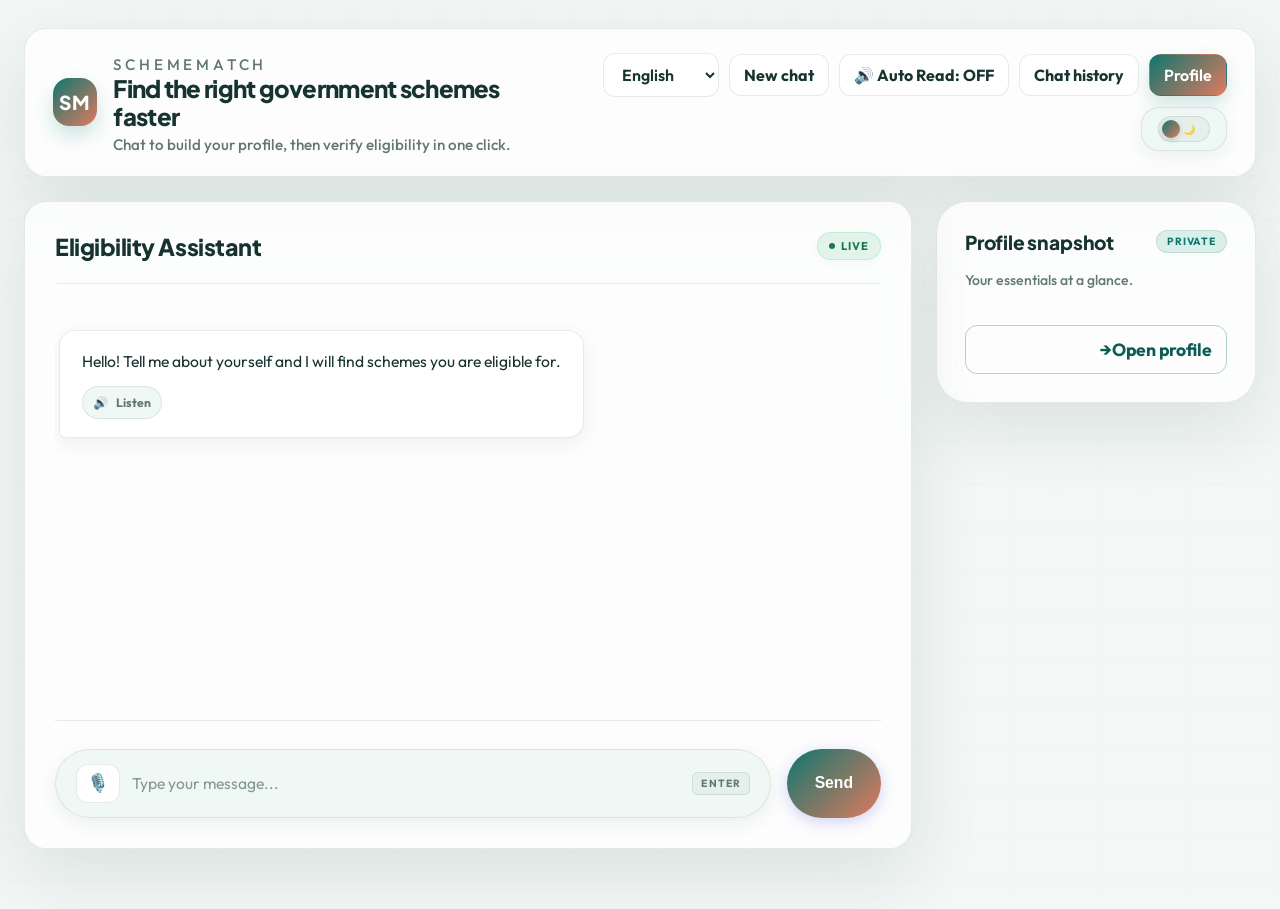
==== commit 9d5d034e: "changes" ====
--- a/index.html
+++ b/index.html
@@ -1812,6 +1812,7 @@
 					<option value="kn">ಕನ್ನಡ</option>
 				</select>
 				<button id="newChatButton" class="history-button" type="button" data-i18n="newChat">New chat</button>
+				<button id="readAloudToggleBtn" class="history-button" type="button">🔊 Auto Read: OFF</button>
 				<button id="historyButton" class="history-button" type="button" data-i18n="history">Chat history</button>
 				<button id="profileButton" class="profile-button" type="button" data-i18n="edit">Profile</button>
 				<label class="theme-toggle" aria-label="Toggle theme">
@@ -1933,6 +1934,8 @@
 		const profileButton = document.getElementById("profileButton");
 		const newChatButton = document.getElementById("newChatButton");
 		const historyButton = document.getElementById("historyButton");
+		const readAloudToggleBtn = document.getElementById("readAloudToggleBtn");
+		let autoReadAloud = false;
 		const snapshotProfileButton = document.getElementById("snapshotProfileButton");
 		const profilePage = document.getElementById("profilePage");
 		const historyPage = document.getElementById("historyPage");
@@ -1960,10 +1963,10 @@
 			}
 		};
 
-		Object.assign(uiText.en, { newChat: "New chat", bookmark: "Bookmark", bookmarked: "Bookmarked", history: "Chat history", savedConversations: "Saved conversations", historyTitle: "Chat history", historySubtitle: "Review the messages saved to your account.", user: "You", assistantRole: "Assistant", noHistory: "No chat history yet." });
-		Object.assign(uiText.ta, { newChat: "புதிய அரட்டை", bookmark: "சேமி", bookmarked: "சேமிக்கப்பட்டது", history: "அரட்டை வரலாறு", savedConversations: "சேமித்த உரையாடல்கள்", historyTitle: "அரட்டை வரலாறு", historySubtitle: "உங்கள் கணக்கில் சேமிக்கப்பட்ட செய்திகளைப் பார்க்கவும்.", user: "நீங்கள்", assistantRole: "உதவியாளர்", noHistory: "அரட்டை வரலாறு இல்லை." });
-		Object.assign(uiText.ml, { newChat: "പുതിയ ചാറ്റ്", bookmark: "സേവ് ചെയ്യുക", bookmarked: "സേവ് ചെയ്തു", history: "ചാറ്റ് ചരിത്രം", savedConversations: "സേവ് ചെയ്ത സംഭാഷണങ്ങൾ", historyTitle: "ചാറ്റ് ചരിത്രം", historySubtitle: "നിങ്ങളുടെ അക്കൗണ്ടിൽ സേവ് ചെയ്ത സന്ദേശങ്ങൾ കാണുക.", user: "നിങ്ങൾ", assistantRole: "സഹായി", noHistory: "ചാറ്റ് ചരിത്രമില്ല." });
-		Object.assign(uiText.kn, { newChat: "ಹೊಸ ಚಾಟ್", bookmark: "ಉಳಿಸಿ", bookmarked: "ಉಳಿಸಲಾಗಿದೆ", history: "ಚಾಟ್ ಇತಿಹಾಸ", savedConversations: "ಉಳಿಸಿದ ಸಂಭಾಷಣೆಗಳು", historyTitle: "ಚಾಟ್ ಇತಿಹಾಸ", historySubtitle: "ನಿಮ್ಮ ಖಾತೆಯಲ್ಲಿ ಉಳಿಸಿದ ಸಂದೇಶಗಳನ್ನು ಪರಿಶೀಲಿಸಿ.", user: "ನೀವು", assistantRole: "ಸಹಾಯಕ", noHistory: "ಚಾಟ್ ಇತಿಹಾಸವಿಲ್ಲ." });
+		Object.assign(uiText.en, { newChat: "New chat", bookmark: "Bookmark", bookmarked: "Bookmarked", history: "Chat history", savedConversations: "Saved conversations", historyTitle: "Chat history", historySubtitle: "Review the messages saved to your account.", user: "You", assistantRole: "Assistant", noHistory: "No chat history yet.", readAloudOn: "🔊 Auto Read: ON", readAloudOff: "🔊 Auto Read: OFF" });
+		Object.assign(uiText.ta, { newChat: "புதிய அரட்டை", bookmark: "சேமி", bookmarked: "சேமிக்கப்பட்டது", history: "அரட்டை வரலாறு", savedConversations: "சேமித்த உரையாடல்கள்", historyTitle: "அரட்டை வரலாறு", historySubtitle: "உங்கள் கணக்கில் சேமிக்கப்பட்ட செய்திகளைப் பார்க்கவும்.", user: "நீங்கள்", assistantRole: "உதவியாளர்", noHistory: "அரட்டை வரலாறு இல்லை.", readAloudOn: "🔊 தானாக வாசி: ON", readAloudOff: "🔊 தானாக வாசி: OFF" });
+		Object.assign(uiText.ml, { newChat: "പുതിയ ചാറ്റ്", bookmark: "സേവ് ചെയ്യുക", bookmarked: "സേവ് ചെയ്തു", history: "ചാറ്റ് ചരിത്രം", savedConversations: "സേവ് ചെയ്ത സംഭാഷണങ്ങൾ", historyTitle: "ചാറ്റ് ചരിത്രം", historySubtitle: "നിങ്ങളുടെ അക്കൗണ്ടിൽ സേവ് ചെയ്ത സന്ദേശങ്ങൾ കാണുക.", user: "നിങ്ങൾ", assistantRole: "സഹായി", noHistory: "ചാറ്റ് ചരിത്രമില്ല.", readAloudOn: "🔊 സ്വയം വായിക്കുക: ON", readAloudOff: "🔊 സ്വയം വായിക്കുക: OFF" });
+		Object.assign(uiText.kn, { newChat: "ಹೊಸ ಚಾಟ್", bookmark: "ಉಳಿಸಿ", bookmarked: "ಉಳಿಸಲಾಗಿದೆ", history: "ಚಾಟ್ ಇತಿಹಾಸ", savedConversations: "ಉಳಿಸಿದ ಸಂಭಾಷಣೆಗಳು", historyTitle: "ಚಾಟ್ ಇತಿಹಾಸ", historySubtitle: "ನಿಮ್ಮ ಖಾತೆಯಲ್ಲಿ ಉಳಿಸಿದ ಸಂದೇಶಗಳನ್ನು ಪರಿಶೀಲಿಸಿ.", user: "ನೀವು", assistantRole: "ಸಹಾಯಕ", noHistory: "ಚಾಟ್ ಇತಿಹಾಸವಿಲ್ಲ.", readAloudOn: "🔊 ಸ್ವಯಂ ಓದಿ: ON", readAloudOff: "🔊 ಸ್ವಯಂ ಓದಿ: OFF" });
 		uiText.en.fields.mobile_number = "Mobile number";
 		uiText.ta.fields.mobile_number = "மொபைல் எண்";
 		uiText.ml.fields.mobile_number = "മൊബൈൽ നമ്പർ";
@@ -1983,6 +1986,9 @@
 				button.setAttribute("aria-label", label);
 				button.textContent = `🗑️ ${label}`;
 			});
+			if (readAloudToggleBtn) {
+				readAloudToggleBtn.textContent = autoReadAloud ? (text.readAloudOn || uiText.en.readAloudOn) : (text.readAloudOff || uiText.en.readAloudOff);
+			}
 			document.documentElement.lang = languageSelect.value;
 			document.title = text.edit + " - SchemeMatch";
 			if (profilePage.classList.contains("open")) openProfileEditor(currentProfile);
@@ -2323,7 +2329,7 @@
 			return String(text || "")
 				.replace(/https?:\/\/\S+/gi, " ")
 				.replace(/<[^>]*>/g, " ")
-				.replace(/[^\p{L}\p{N}\s]/gu, " ")
+				.replace(/[^\p{L}\p{M}\p{N}\s.,?!]/gu, " ")
 				.replace(/\s+/g, " ")
 				.trim();
 		}
@@ -2333,7 +2339,20 @@
 			if (!("speechSynthesis" in window) || !speechText) return;
 			window.speechSynthesis.cancel();
 			const utterance = new SpeechSynthesisUtterance(speechText);
-			utterance.lang = { en: "en-IN", ta: "ta-IN", ml: "ml-IN", kn: "kn-IN" }[languageSelect.value] || "en-IN";
+			const targetLang = { en: "en-IN", ta: "ta-IN", ml: "ml-IN", kn: "kn-IN" }[languageSelect.value] || "en-IN";
+			utterance.lang = targetLang;
+			
+			const voices = window.speechSynthesis.getVoices();
+			if (voices && voices.length > 0) {
+				const baseLang = targetLang.split('-')[0].toLowerCase();
+				const normalizedTarget = targetLang.toLowerCase();
+				let voice = voices.find(v => v.lang.replace('_', '-').toLowerCase() === normalizedTarget) || 
+							voices.find(v => v.lang.toLowerCase().startsWith(baseLang));
+				if (voice) {
+					utterance.voice = voice;
+				}
+			}
+			
 			window.speechSynthesis.speak(utterance);
 		}
 
@@ -2387,7 +2406,9 @@
 					loadingBubble.remove();
 				}
 				addBubble(data.reply || "", "bot");
-				speak(data.reply || "");
+				if (autoReadAloud) {
+					speak(data.reply || "");
+				}
 
 				if (data.profile_complete) {
 					checkButton.style.display = "inline-block";
@@ -2488,7 +2509,9 @@
 
 			const summaryText = summaryLines.join("\n");
 			addBubble(summaryText, "bot");
-			speak(summaryText);
+			if (autoReadAloud) {
+				speak(summaryText);
+			}
 		}
 
 		function getYoutubeThumbnail(url) {
@@ -2752,6 +2775,14 @@
 		}
 
 		setTheme(getPreferredTheme());
+		
+		if ("speechSynthesis" in window) {
+			window.speechSynthesis.getVoices();
+			window.speechSynthesis.onvoiceschanged = () => {
+				window.speechSynthesis.getVoices();
+			};
+		}
+
 		languageSelect.addEventListener("change", () => {
 			localStorage.setItem("schemematch_language", languageSelect.value);
 			applyLanguage();
@@ -2772,6 +2803,17 @@
 		});
 		checkButton.addEventListener("click", checkEligibility);
 		newChatButton.addEventListener("click", startNewChat);
+		if (readAloudToggleBtn) {
+			readAloudToggleBtn.addEventListener("click", () => {
+				autoReadAloud = !autoReadAloud;
+				readAloudToggleBtn.setAttribute("aria-pressed", autoReadAloud);
+				const text = uiText[languageSelect.value] || uiText.en;
+				readAloudToggleBtn.textContent = autoReadAloud ? (text.readAloudOn || uiText.en.readAloudOn) : (text.readAloudOff || uiText.en.readAloudOff);
+				if (!autoReadAloud && window.speechSynthesis) {
+					window.speechSynthesis.cancel();
+				}
+			});
+		}
 		profileButton.addEventListener("click", loadProfileEditor);
 		snapshotProfileButton.addEventListener("click", loadProfileEditor);
 		historyButton.addEventListener("click", openHistoryPage);
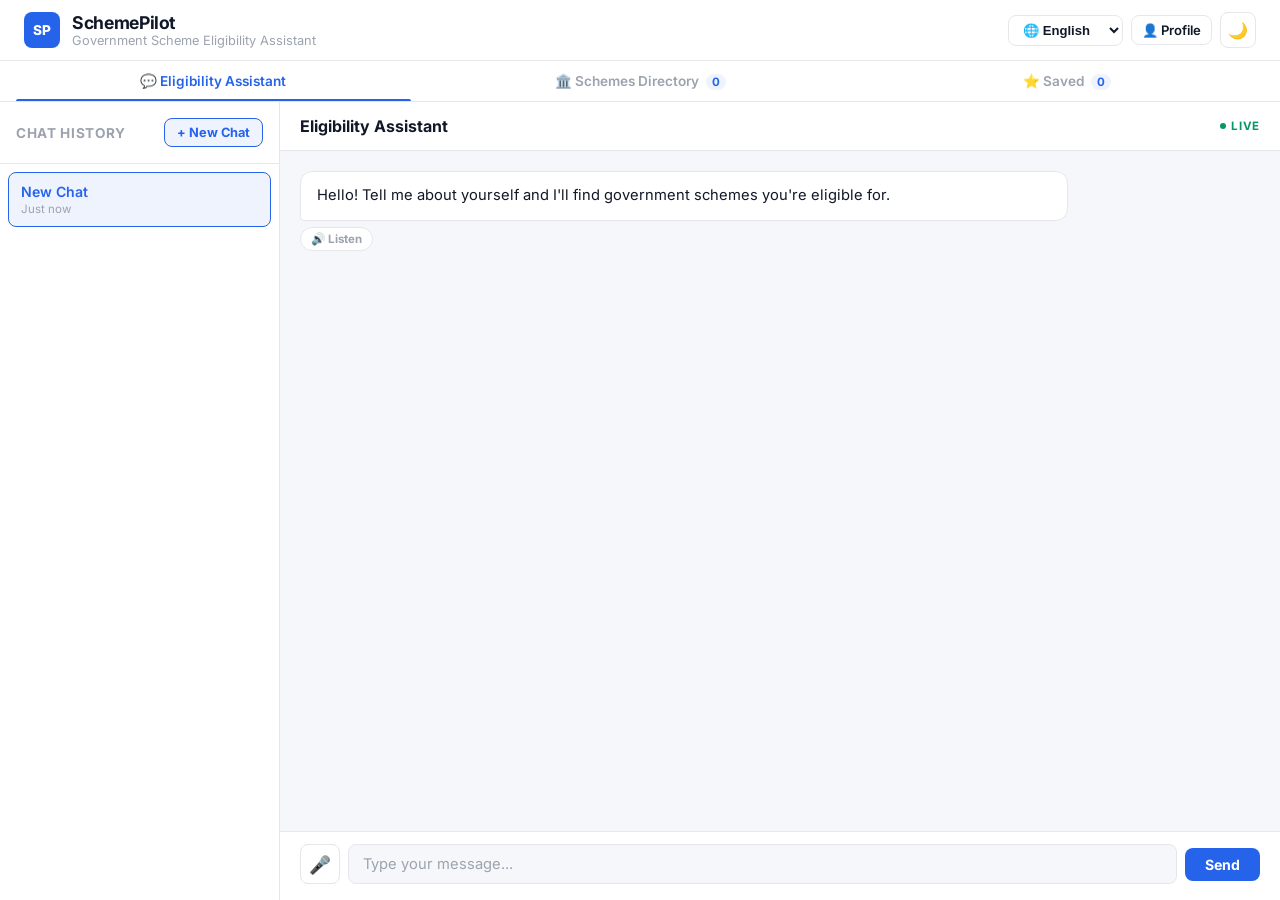
==== commit 47838d81: "changes" ====
--- a/index.html
+++ b/index.html
@@ -3,2950 +3,2001 @@
 <head>
 	<meta charset="UTF-8" />
 	<meta name="viewport" content="width=device-width, initial-scale=1.0" />
-	<title>SchemeMatch</title>
+	<title>SchemePilot — Government Scheme Eligibility</title>
+	<meta name="description" content="AI-powered Government Scheme Eligibility Assistant. Find, explore and apply for government schemes you're eligible for." />
 	<link rel="preconnect" href="https://fonts.googleapis.com" />
 	<link rel="preconnect" href="https://fonts.gstatic.com" crossorigin />
-	<link
-		href="https://fonts.googleapis.com/css2?family=Inter:wght@300;400;500;600;700&family=Space+Grotesk:wght@400;600;700&display=swap"
-		rel="stylesheet"
-	/>
-	<link
-		href="https://fonts.googleapis.com/css2?family=Plus+Jakarta+Sans:wght@400;500;600;700;800&family=Outfit:wght@300;400;500;600;700&family=Inter:wght@300;400;500;600;700&display=swap"
-		rel="stylesheet"
-	/>
+	<link href="https://fonts.googleapis.com/css2?family=Inter:wght@300;400;500;600;700;800&display=swap" rel="stylesheet" />
 	<style>
+		/* ═══════════════════════════ Design Tokens ═══════════════════════════ */
 		:root {
 			color-scheme: light;
-			--font-display: "Plus Jakarta Sans", "Space Grotesk", sans-serif;
-			--font-body: "Outfit", "Inter", sans-serif;
-			--bg: #f8fafc;
-			--bg-strong: #f1f5f9;
-			--surface: rgba(255, 255, 255, 0.6);
-			--surface-raised: rgba(255, 255, 255, 0.85);
-			--surface-soft: rgba(255, 255, 255, 0.35);
-			--ink: #0f172a;
-			--muted: #475569;
-			--accent: #4f46e5;
-			--accent-strong: #4338ca;
-			--accent-soft: rgba(79, 70, 229, 0.08);
-			--border: rgba(15, 23, 42, 0.06);
-			--border-hover: rgba(15, 23, 42, 0.12);
-			--shadow: 0 10px 30px rgba(0, 0, 0, 0.08);
-			--shadow-soft: 0 4px 12px rgba(0, 0, 0, 0.04);
-			--shadow-lg: 0 20px 50px rgba(0, 0, 0, 0.12);
-			--radius-sm: 12px;
-			--radius-md: 18px;
-			--radius-lg: 24px;
-			--radius-xl: 32px;
-			--glass-blur: 24px;
-			
-			/* Theme States */
-			--brand-grad: linear-gradient(135deg, #4f46e5, #9333ea, #db2777);
-			--success: #15803d;
-			--success-soft: rgba(21, 128, 61, 0.08);
-			--warning: #eab308;
-			--warning-soft: rgba(234, 179, 8, 0.08);
-			--danger: #ef4444;
-			--danger-soft: rgba(239, 68, 68, 0.08);
-		}
-
+			--font: 'Inter', -apple-system, BlinkMacSystemFont, 'Segoe UI', sans-serif;
+			--bg: #f5f7fa;
+			--bg-alt: #edf0f5;
+			--surface: #ffffff;
+			--surface-hover: #f8f9fb;
+			--ink: #111827;
+			--ink-secondary: #4b5563;
+			--ink-muted: #9ca3af;
+			--accent: #2563eb;
+			--accent-hover: #1d4ed8;
+			--accent-soft: rgba(37,99,235,0.08);
+			--accent-softer: rgba(37,99,235,0.04);
+			--success: #059669;
+			--success-soft: rgba(5,150,105,0.08);
+			--warning: #d97706;
+			--warning-soft: rgba(217,119,6,0.08);
+			--danger: #dc2626;
+			--danger-soft: rgba(220,38,38,0.08);
+			--border: #e5e7eb;
+			--border-hover: #d1d5db;
+			--shadow-sm: 0 1px 2px rgba(0,0,0,0.05);
+			--shadow: 0 1px 3px rgba(0,0,0,0.1), 0 1px 2px rgba(0,0,0,0.06);
+			--shadow-md: 0 4px 6px -1px rgba(0,0,0,0.1), 0 2px 4px -1px rgba(0,0,0,0.06);
+			--shadow-lg: 0 10px 15px -3px rgba(0,0,0,0.1), 0 4px 6px -2px rgba(0,0,0,0.05);
+			--radius: 8px;
+			--radius-lg: 12px;
+			--radius-xl: 16px;
+		}
 		:root[data-theme="dark"] {
 			color-scheme: dark;
-			--bg: #0f172a;
-			--bg-strong: #1e293b;
-			--surface: rgba(15, 23, 42, 0.6);
-			--surface-raised: rgba(30, 41, 59, 0.85);
-			--surface-soft: rgba(15, 23, 42, 0.35);
-			--ink: #f8fafc;
-			--muted: #94a3b8;
-			--accent: #6366f1;
-			--accent-strong: #4f46e5;
-			--accent-soft: rgba(99, 102, 241, 0.12);
-			--border: rgba(248, 250, 252, 0.06);
-			--border-hover: rgba(248, 250, 252, 0.12);
-			--shadow: 0 10px 40px rgba(0, 0, 0, 0.4);
-			--shadow-soft: 0 4px 16px rgba(0, 0, 0, 0.2);
-			--shadow-lg: 0 24px 60px rgba(0, 0, 0, 0.6);
-			--glass-blur: 24px;
-			
-			/* Theme States */
-			--brand-grad: linear-gradient(135deg, #6366f1, #a855f7, #ec4899);
-			--success: #22c55e;
-			--success-soft: rgba(34, 197, 94, 0.1);
-			--warning: #f59e0b;
-			--warning-soft: rgba(245, 158, 11, 0.1);
+			--bg: #0f1117;
+			--bg-alt: #1a1d27;
+			--surface: #1e2130;
+			--surface-hover: #252838;
+			--ink: #f3f4f6;
+			--ink-secondary: #d1d5db;
+			--ink-muted: #6b7280;
+			--accent: #3b82f6;
+			--accent-hover: #2563eb;
+			--accent-soft: rgba(59,130,246,0.12);
+			--accent-softer: rgba(59,130,246,0.06);
+			--success: #34d399;
+			--success-soft: rgba(52,211,153,0.12);
+			--warning: #fbbf24;
+			--warning-soft: rgba(251,191,36,0.12);
 			--danger: #f87171;
-			--danger-soft: rgba(248, 113, 113, 0.1);
-		}
-
-		* {
-			box-sizing: border-box;
-			margin: 0;
-			padding: 0;
-		}
-
+			--danger-soft: rgba(248,113,113,0.12);
+			--border: #2d3140;
+			--border-hover: #3f4455;
+			--shadow-sm: 0 1px 2px rgba(0,0,0,0.2);
+			--shadow: 0 1px 3px rgba(0,0,0,0.3);
+			--shadow-md: 0 4px 6px rgba(0,0,0,0.3);
+			--shadow-lg: 0 10px 15px rgba(0,0,0,0.4);
+		}
+
+		/* ═══════════════════════════ Reset & Base ═══════════════════════════ */
+		*, *::before, *::after { box-sizing: border-box; margin: 0; padding: 0; }
 		body {
-			font-family: var(--font-body);
+			font-family: var(--font);
+			background: var(--bg);
 			color: var(--ink);
-			background: var(--bg);
 			min-height: 100vh;
-			overflow-x: hidden;
-			position: relative;
 			-webkit-font-smoothing: antialiased;
-			-moz-osx-font-smoothing: grayscale;
-		}
-
-		/* Pixel Background Canvas styling */
-		.pixel-canvas {
-			position: fixed;
-			top: 0;
-			left: 0;
-			width: 100vw;
+		}
+		button { font-family: inherit; cursor: pointer; }
+		a { color: var(--accent); text-decoration: none; }
+		a:hover { text-decoration: underline; }
+
+		/* ═══════════════════════════ App Shell ═══════════════════════════ */
+		.app-shell {
+			display: flex;
+			flex-direction: column;
 			height: 100vh;
-			z-index: -1;
-			pointer-events: none;
-			background: var(--bg);
-			transition: background 0.5s ease;
-		}
-
-		.page {
-			max-width: 1250px;
-			margin: 0 auto;
-			padding: 40px 24px 60px;
-			position: relative;
-			z-index: 1;
-		}
-
-		.topbar {
+			overflow: hidden;
+		}
+
+		/* ── Top Header ── */
+		.app-header {
 			display: flex;
 			align-items: center;
 			justify-content: space-between;
-			gap: 24px;
-			margin-bottom: 40px;
-			padding: 24px 32px;
-			background: var(--surface);
-			backdrop-filter: blur(var(--glass-blur));
-			-webkit-backdrop-filter: blur(var(--glass-blur));
-			border: 1px solid var(--border);
-			box-shadow: var(--shadow-lg);
-			border-radius: var(--radius-xl);
-			transition: all 0.3s ease;
-		}
-
-		.brand {
-			display: flex;
-			gap: 20px;
-			align-items: center;
-		}
-
-		.brand-mark {
-			width: 48px;
-			height: 48px;
-			border-radius: var(--radius-md);
-			background: var(--bg-strong);
-			color: var(--accent);
-			display: grid;
-			place-items: center;
-			font-family: var(--font-display);
-			font-weight: 800;
-			font-size: 1.2rem;
-			letter-spacing: 0.05em;
-		}
-		
-		.brand-text h1 {
-			margin: 0;
-			font-family: var(--font-display);
-			font-size: 1.5rem;
-			font-weight: 800;
-			color: var(--ink);
-			letter-spacing: -0.03em;
-		}
-
-		.brand-text p {
-			margin: 4px 0 0;
-			color: var(--muted);
-			font-size: 0.95rem;
-			font-weight: 500;
-		}
-
-		.eyebrow {
-			text-transform: uppercase;
-			letter-spacing: 0.25em;
-			font-size: 0.7rem;
-			font-weight: 700;
-			color: var(--accent);
-			margin-bottom: 2px;
-		}
-
-
-
-		.top-actions {
+			gap: 16px;
+			padding: 12px 24px;
+			background: var(--surface);
+			border-bottom: 1px solid var(--border);
+			flex-shrink: 0;
+			z-index: 50;
+		}
+		.app-brand {
 			display: flex;
 			align-items: center;
-			gap: 24px;
-		}
-
-		.language-select,
-		.profile-button {
-			border: 1px solid var(--border);
-			background: var(--surface-raised);
-			color: var(--ink);
-			border-radius: var(--radius-md);
-			padding: 10px 14px;
-			font: inherit;
-			font-weight: 600;
-			cursor: pointer;
-		}
-
-		.profile-button {
+			gap: 12px;
+		}
+		.app-brand-icon {
+			width: 36px; height: 36px;
+			border-radius: var(--radius);
 			background: var(--accent);
 			color: #fff;
-			border-color: transparent;
-		}
-
-		/* Custom Premium Slider Theme Toggle */
-		.theme-toggle {
-			display: inline-flex;
-			align-items: center;
-			gap: 12px;
-			padding: 8px 16px;
-			border-radius: var(--radius-md);
-			background: var(--surface-soft);
+			display: grid; place-items: center;
+			font-weight: 800; font-size: 0.85rem;
+		}
+		.app-brand h1 {
+			font-size: 1.1rem; font-weight: 700;
+			letter-spacing: -0.02em;
+		}
+		.app-brand-sub { display: none; }
+		@media (min-width: 768px) {
+			.app-brand-sub { display: block; font-size: 0.8rem; color: var(--ink-muted); font-weight: 400; }
+		}
+		.header-controls {
+			display: flex; align-items: center; gap: 8px;
+		}
+		.lang-select, .theme-btn {
 			border: 1px solid var(--border);
-			cursor: pointer;
-			font-size: 0.75rem;
+			background: var(--surface);
+			color: var(--ink);
+			border-radius: var(--radius);
+			padding: 6px 10px;
+			font-size: 0.82rem;
+			font-weight: 600;
+			transition: all 0.15s;
+		}
+		.lang-select:hover, .theme-btn:hover {
+			border-color: var(--border-hover);
+			background: var(--surface-hover);
+		}
+		.theme-btn { width: 36px; height: 36px; padding: 0; font-size: 1rem; display: grid; place-items: center; }
+
+		/* ── Tab Navigation ── */
+		.tab-nav {
+			display: flex;
+			background: var(--surface);
+			border-bottom: 1px solid var(--border);
+			flex-shrink: 0;
+			overflow-x: auto;
+			-webkit-overflow-scrolling: touch;
+		}
+		.tab-btn {
+			flex: 1; min-width: 0;
+			padding: 12px 16px;
+			border: none; background: none;
+			color: var(--ink-muted);
+			font-size: 0.85rem;
+			font-weight: 600;
+			white-space: nowrap;
+			position: relative;
+			transition: color 0.15s;
+		}
+		.tab-btn:hover { color: var(--ink-secondary); }
+		.tab-btn.active {
+			color: var(--accent);
+		}
+		.tab-btn.active::after {
+			content: '';
+			position: absolute;
+			bottom: 0; left: 16px; right: 16px;
+			height: 2px;
+			background: var(--accent);
+			border-radius: 2px 2px 0 0;
+		}
+		.tab-count {
+			font-size: 0.72rem;
+			background: var(--accent-soft);
+			color: var(--accent);
+			padding: 1px 6px;
+			border-radius: 99px;
+			margin-left: 4px;
 			font-weight: 700;
-			text-transform: uppercase;
-			letter-spacing: 0.08em;
-			color: var(--muted);
-			transition: all 0.3s ease;
-			box-shadow: var(--shadow-soft);
-			position: relative;
-			user-select: none;
-		}
-
-		.theme-toggle:hover {
-			border-color: var(--border-hover);
-			color: var(--ink);
-			background: var(--surface);
-			transform: translateY(-1px);
-			box-shadow: var(--shadow);
-		}
-
-		.theme-toggle input {
+		}
+
+		/* ── Tab Content ── */
+		.tab-content {
+			flex: 1;
+			overflow: hidden;
+		}
+		.tab-panel {
 			display: none;
-		}
-
-		.toggle-track {
-			width: 52px;
-			height: 26px;
-			border-radius: 999px;
-			background: var(--bg-strong);
-			position: relative;
+			height: 100%;
+		}
+		.tab-panel.active {
+			display: flex;
+		}
+
+		/* ═══════════════════════════ Chat Panel ═══════════════════════════ */
+		.chat-layout {
+			display: flex;
+			width: 100%;
+			height: 100%;
+			overflow: hidden;
+		}
+
+		/* ── Chat Sidebar ── */
+		.chat-sidebar {
+			width: 280px;
+			border-right: 1px solid var(--border);
+			background: var(--surface);
+			display: flex;
+			flex-direction: column;
 			flex-shrink: 0;
-			border: 1px solid var(--border);
-			transition: all 0.3s ease;
+		}
+		.chat-sidebar-header {
+			padding: 16px;
+			border-bottom: 1px solid var(--border);
 			display: flex;
 			align-items: center;
 			justify-content: space-between;
-			padding: 0 5px;
-		}
-
-		.toggle-track::before {
-			content: "";
-			position: absolute;
-			width: 18px;
-			height: 18px;
-			border-radius: 50%;
-			background: var(--brand-grad);
-			top: 3px;
-			left: 3px;
-			transition: transform 0.4s cubic-bezier(0.34, 1.56, 0.64, 1);
-			z-index: 2;
-			box-shadow: 0 2px 6px rgba(0, 0, 0, 0.15);
-		}
-		
-		.toggle-track::after {
-			content: "☀️ 🌙";
-			font-size: 10px;
+		}
+		.chat-sidebar-header h3 {
+			font-size: 0.85rem;
+			font-weight: 700;
+			text-transform: uppercase;
+			letter-spacing: 0.05em;
+			color: var(--ink-muted);
+		}
+		.new-chat-btn {
+			display: inline-flex; align-items: center; gap: 4px;
+			padding: 6px 12px;
+			border: 1px solid var(--accent);
+			border-radius: var(--radius);
+			background: var(--accent-soft);
+			color: var(--accent);
+			font-size: 0.8rem;
+			font-weight: 700;
+			transition: all 0.15s;
+		}
+		.new-chat-btn:hover {
+			background: var(--accent);
+			color: #fff;
+		}
+		.session-list {
+			flex: 1;
+			overflow-y: auto;
+			padding: 8px;
+		}
+		.session-item {
 			width: 100%;
-			display: flex;
-			justify-content: space-between;
-			padding: 0 4px;
-			opacity: 0.8;
-			z-index: 1;
-		}
-
-		.theme-toggle input:checked + .toggle-track::before {
-			transform: translateX(26px);
-		}
-
-
-		.layout {
-			display: grid;
-			grid-template-columns: minmax(0, 1fr) 350px;
-			gap: 32px;
-		}
-
-		.chat-panel {
+			text-align: left;
+			border: 1px solid transparent;
+			background: none;
+			padding: 10px 12px;
+			border-radius: var(--radius);
+			margin-bottom: 2px;
+			color: var(--ink);
+			font-size: 0.88rem;
+			font-weight: 500;
+			transition: all 0.12s;
+			display: block;
+			overflow: hidden;
+			text-overflow: ellipsis;
+			white-space: nowrap;
+		}
+		.session-item:hover { background: var(--accent-softer); }
+		.session-item.active {
+			background: var(--accent-soft);
+			border-color: var(--accent);
+			color: var(--accent);
+			font-weight: 600;
+		}
+		.session-item-time {
+			display: block;
+			font-size: 0.72rem;
+			color: var(--ink-muted);
+			margin-top: 2px;
+			font-weight: 400;
+		}
+
+		/* ── Chat Main ── */
+		.chat-main {
+			flex: 1;
 			display: flex;
 			flex-direction: column;
-			min-height: 75vh;
-			transition: all 0.3s ease;
-			background: var(--surface);
-			backdrop-filter: blur(var(--glass-blur));
-			-webkit-backdrop-filter: blur(var(--glass-blur));
-			border: 1px solid var(--border);
-			box-shadow: var(--shadow-lg);
-			border-radius: var(--radius-xl);
-			padding: 36px;
+			min-width: 0;
 			position: relative;
-			z-index: 1;
-		}
-
-		.chat-header {
-			display: flex;
-			justify-content: space-between;
-			align-items: center;
-			gap: 16px;
-			padding-bottom: 28px;
+		}
+		.chat-header-bar {
+			padding: 14px 20px;
 			border-bottom: 1px solid var(--border);
-		}
-
-		.chat-header h2 {
-			margin: 0;
-			font-family: var(--font-display);
-			font-size: 1.45rem;
-			font-weight: 800;
-			letter-spacing: -0.02em;
-			color: var(--ink);
-		}
-
-
-		.status-pill {
-			padding: 6px 14px;
-			border-radius: 999px;
-			background: var(--success-soft);
-			color: var(--success);
-			font-weight: 700;
-			font-size: 0.7rem;
-			text-transform: uppercase;
-			letter-spacing: 0.1em;
-			border: 1px solid rgba(16, 185, 129, 0.15);
-			display: flex;
-			align-items: center;
-			gap: 6px;
-			box-shadow: 0 2px 8px rgba(16, 185, 129, 0.05);
-		}
-		
-		.status-pill::before {
-			content: "";
-			width: 6px;
-			height: 6px;
-			border-radius: 50%;
-			background: var(--success);
-			display: inline-block;
-			animation: pulse 2s infinite;
-		}
-
-		@keyframes pulse {
-			0% { transform: scale(0.9); opacity: 0.6; }
-			50% { transform: scale(1.3); opacity: 1; box-shadow: 0 0 10px var(--success); }
-			100% { transform: scale(0.9); opacity: 0.6; }
-		}
-
-
-		.check-button {
-			display: none;
-			margin: 16px 0 0;
-			padding: 16px 28px;
-			border: none;
-			background: var(--brand-grad);
-			color: white;
-			border-radius: var(--radius-md);
-			cursor: pointer;
-			font-weight: 700;
-			font-size: 1rem;
-			letter-spacing: 0.02em;
-			box-shadow: 0 10px 25px rgba(99, 102, 241, 0.25);
-			transition: all 0.3s cubic-bezier(0.16, 1, 0.3, 1);
-			position: relative;
-			overflow: hidden;
-			border: 1px solid rgba(255, 255, 255, 0.1);
-		}
-
-		.check-button:hover {
-			transform: translateY(-2px);
-			box-shadow: 0 15px 35px rgba(99, 102, 241, 0.4);
-		}
-		
-		.check-button:active {
-			transform: translateY(0);
-		}
-
-		.check-button.is-loading,
-		.send-button.is-loading {
-			opacity: 0.7;
-			pointer-events: none;
-		}
-
-		.messages {
-			flex: 1;
-			margin: 28px 0;
-			padding: 12px 8px;
-			overflow-y: auto;
-			display: flex;
-			flex-direction: column;
-			gap: 22px;
-			scroll-behavior: smooth;
-		}
-		
-		/* Scrollbars styling */
-		.messages::-webkit-scrollbar,
-		#resultCards::-webkit-scrollbar,
-		.result-grid::-webkit-scrollbar {
-			width: 6px;
-		}
-		
-		.messages::-webkit-scrollbar-track,
-		#resultCards::-webkit-scrollbar-track,
-		.result-grid::-webkit-scrollbar-track {
-			background: transparent;
-		}
-		
-		.messages::-webkit-scrollbar-thumb,
-		#resultCards::-webkit-scrollbar-thumb,
-		.result-grid::-webkit-scrollbar-thumb {
-			background: var(--border);
-			border-radius: 99px;
-		}
-		
-		.messages::-webkit-scrollbar-thumb:hover,
-		#resultCards::-webkit-scrollbar-thumb:hover,
-		.result-grid::-webkit-scrollbar-thumb:hover {
-			background: var(--border-hover);
-		}
-		
-		.bubble {
-			max-width: 85%;
-			padding: 18px 22px;
-			border-radius: var(--radius-xl);
-			line-height: 1.6;
-			white-space: pre-wrap;
-			font-size: 0.98rem;
-			animation: fadeUp 0.4s cubic-bezier(0.16, 1, 0.3, 1);
-			transition: all 0.3s ease;
-			background: var(--surface-soft);
-			backdrop-filter: blur(var(--glass-blur));
-			-webkit-backdrop-filter: blur(var(--glass-blur));
-			border: 1px solid var(--border);
-			box-shadow: var(--shadow-soft);
-		}
-
-		.bubble-content {
-			display: block;
-		}
-
-		.readback-button {
-			display: inline-flex;
-			align-items: center;
-			gap: 6px;
-			margin-top: 12px;
-			padding: 6px 10px;
-			border: 1px solid var(--border);
-			border-radius: 999px;
-			background: var(--surface-soft);
-			color: var(--muted);
-			font: inherit;
-			font-size: 0.76rem;
-			font-weight: 700;
-			cursor: pointer;
-		}
-
-		.readback-button:hover,
-		.readback-button:focus-visible {
-			background: var(--accent-soft);
-			color: var(--accent);
-			border-color: var(--border-hover);
-			outline: none;
-		}
-
-		.delete-message-button {
-			display: inline-flex;
-			align-items: center;
-			gap: 6px;
-			margin-top: 12px;
-			margin-left: 8px;
-			padding: 6px 10px;
-			border: 1px solid var(--border);
-			border-radius: 999px;
-			background: transparent;
-			color: var(--muted);
-			font: inherit;
-			font-size: 0.76rem;
-			font-weight: 700;
-			cursor: pointer;
-		}
-
-		.delete-message-button:hover,
-		.delete-message-button:focus-visible {
-			background: var(--danger-soft);
-			color: var(--danger);
-			border-color: var(--danger);
-			outline: none;
-		}
-
-		.bubble:hover {
-			border-color: var(--border-hover);
-		}
-
-		.bubble.loading {
-			display: inline-flex;
-			align-items: center;
-			gap: 12px;
-			font-style: italic;
-			color: var(--muted);
-			background: var(--surface-soft);
-		}
-
-		.dots {
-			display: inline-flex;
-			gap: 5px;
-		}
-
-		.dots span {
-			width: 8px;
-			height: 8px;
-			border-radius: 50%;
-			background: var(--accent);
-			opacity: 0.4;
-			animation: dotBounce 1.4s infinite ease-in-out;
-		}
-
-		.dots span:nth-child(2) {
-			animation-delay: 0.2s;
-		}
-
-		.dots span:nth-child(3) {
-			animation-delay: 0.4s;
-		}
-
-		@keyframes dotBounce {
-			0%, 100% { transform: translateY(0); opacity: 0.4; }
-			50% { transform: translateY(-5px); opacity: 1; }
-		}
-
-		.bubble.user {
-			margin-left: auto;
-			background: var(--brand-grad);
-			color: #ffffff;
-			border-bottom-right-radius: 6px;
-			border: none;
-			box-shadow: 0 4px 12px rgba(79, 70, 229, 0.25);
-		}
-
-		.bubble.bot {
-			margin-right: auto;
-			border-bottom-left-radius: 6px;
-			background: var(--surface-raised);
-			border: 1px solid var(--border);
-		}
-
-		/* Markdown layout styles inside bot chat bubbles */
-		.bubble p {
-			margin-bottom: 8px;
-		}
-		.bubble p:last-child {
-			margin-bottom: 0;
-		}
-		.bubble strong {
-			font-weight: 700;
-			color: var(--accent);
-		}
-		.bubble.user strong {
-			color: #ffffff;
-			text-decoration: underline;
-		}
-		.bubble ul {
-			margin: 8px 0;
-			padding-left: 20px;
-		}
-		.bubble li {
-			margin-bottom: 4px;
-		}
-
-		.results {
-			padding-top: 28px;
-			border-top: 1px solid var(--border);
-			margin-bottom: 16px;
-			display: none;
-			animation: fadeUp 0.5s cubic-bezier(0.16, 1, 0.3, 1);
-		}
-
-		.results-loader {
-			display: none;
-			align-items: center;
-			gap: 14px;
-			padding: 16px 20px;
-			border-radius: var(--radius-md);
-			background: var(--surface-soft);
-			border: 1px solid var(--border);
-			margin-bottom: 16px;
-			color: var(--muted);
-			font-size: 0.95rem;
-			font-weight: 500;
-		}
-
-		.spinner {
-			width: 22px;
-			height: 22px;
-			border-radius: 50%;
-			border: 2px solid var(--border);
-			border-top-color: var(--accent);
-			animation: spin 0.8s linear infinite;
-		}
-
-		.results-empty {
-			display: none;
-			padding: 24px;
-			border-radius: var(--radius-md);
-			background: var(--surface-soft);
-			border: 1px dashed var(--border);
-			color: var(--muted);
-			font-size: 0.95rem;
-			text-align: center;
-			font-weight: 500;
-		}
-
-		.results-header {
 			display: flex;
 			align-items: center;
 			justify-content: space-between;
 			gap: 12px;
-			margin-bottom: 20px;
-		}
-
-		.results-header h3 {
-			margin: 0;
-			font-family: var(--font-display);
-			font-size: 1.25rem;
-			font-weight: 800;
-			letter-spacing: -0.01em;
-			color: var(--ink);
-		}
-
-		.results-header p {
-			margin: 0;
-			color: var(--muted);
-			font-size: 0.9rem;
-			font-weight: 500;
-		}
-
-		.results-count {
-			display: inline-flex;
-			align-items: center;
-			gap: 6px;
-			padding: 4px 14px;
-			border-radius: 999px;
-			background: var(--success-soft);
+			flex-shrink: 0;
+			background: var(--surface);
+		}
+		.chat-header-bar h2 { font-size: 1rem; font-weight: 700; }
+		.chat-status {
+			display: inline-flex; align-items: center; gap: 5px;
+			font-size: 0.72rem; font-weight: 700;
 			color: var(--success);
-			font-size: 0.78rem;
-			font-weight: 800;
-			letter-spacing: 0.02em;
-		}
-
-		.result-grid {
+			text-transform: uppercase;
+			letter-spacing: 0.06em;
+		}
+		.chat-status::before {
+			content: '';
+			width: 6px; height: 6px;
+			border-radius: 50%;
+			background: var(--success);
+			animation: pulse-dot 2s infinite;
+		}
+		@keyframes pulse-dot {
+			0%,100% { opacity: 0.5; transform: scale(0.9); }
+			50% { opacity: 1; transform: scale(1.2); }
+		}
+
+		.messages-area {
+			flex: 1;
+			overflow-y: auto;
+			padding: 20px;
 			display: flex;
 			flex-direction: column;
-			gap: 20px;
-			max-height: 600px;
-			overflow-y: auto;
-			padding-right: 4px;
-		}
-
-		/* Premium Match Cards Style */
-		.result-card {
+			gap: 16px;
+			scroll-behavior: smooth;
+		}
+		.messages-area::-webkit-scrollbar { width: 5px; }
+		.messages-area::-webkit-scrollbar-track { background: transparent; }
+		.messages-area::-webkit-scrollbar-thumb { background: var(--border); border-radius: 99px; }
+
+		.msg { max-width: 80%; animation: msgIn 0.25s ease; }
+		@keyframes msgIn {
+			from { opacity: 0; transform: translateY(8px); }
+			to { opacity: 1; transform: none; }
+		}
+		.msg-bubble {
+			padding: 12px 16px;
+			border-radius: var(--radius-lg);
+			line-height: 1.6;
+			font-size: 0.92rem;
+		}
+		.msg.user { align-self: flex-end; }
+		.msg.user .msg-bubble {
+			background: var(--accent);
+			color: #fff;
+			border-bottom-right-radius: 4px;
+		}
+		.msg.bot .msg-bubble {
+			background: var(--surface);
 			border: 1px solid var(--border);
-			border-radius: var(--radius-xl);
-			padding: 0;
-			background: var(--surface-raised);
-			backdrop-filter: blur(var(--glass-blur));
-			-webkit-backdrop-filter: blur(var(--glass-blur));
-			box-shadow: var(--shadow-soft);
-			transition: all 0.35s cubic-bezier(0.16, 1, 0.3, 1);
-			position: relative;
-			overflow: hidden;
-		}
-
-		.bookmark-button {
+			border-bottom-left-radius: 4px;
+		}
+		.msg-bubble p { margin-bottom: 6px; }
+		.msg-bubble p:last-child { margin-bottom: 0; }
+		.msg-bubble strong { font-weight: 700; color: var(--accent); }
+		.msg.user .msg-bubble strong { color: #fff; }
+		.msg-bubble ul { margin: 4px 0; padding-left: 18px; }
+		.msg-bubble li { margin-bottom: 2px; }
+
+		.msg-actions {
+			display: flex; gap: 6px; margin-top: 6px;
+		}
+		.msg-action-btn {
+			display: inline-flex; align-items: center; gap: 4px;
+			padding: 4px 10px;
+			border: 1px solid var(--border);
+			border-radius: 99px;
+			background: var(--surface);
+			color: var(--ink-muted);
+			font-size: 0.72rem; font-weight: 700;
+			transition: all 0.12s;
+		}
+		.msg-action-btn:hover {
+			border-color: var(--accent);
 			color: var(--accent);
-		}
-
-		.result-card:hover {
-			border-color: var(--success);
-			box-shadow: 0 12px 36px rgba(24, 121, 78, 0.15);
-			transform: translateY(-3px);
-		}
-
-		.card-top-bar {
-			background: linear-gradient(135deg, var(--success), var(--accent));
-			padding: 14px 24px;
-			display: flex;
-			align-items: center;
-			justify-content: space-between;
-			gap: 12px;
-		}
-
-		.card-top-bar .scheme-title {
+			background: var(--accent-soft);
+		}
+		.msg-action-btn.speaking {
+			border-color: var(--danger);
+			color: var(--danger);
+			background: var(--danger-soft);
+		}
+
+		.msg-loading {
+			display: inline-flex; align-items: center; gap: 10px;
+			padding: 12px 18px;
+			background: var(--surface);
+			border: 1px solid var(--border);
+			border-radius: var(--radius-lg);
+			color: var(--ink-muted);
+			font-size: 0.88rem;
+			font-style: italic;
+		}
+		.typing-dots { display: inline-flex; gap: 3px; }
+		.typing-dots span {
+			width: 6px; height: 6px; border-radius: 50%;
+			background: var(--accent); opacity: 0.3;
+			animation: dotBounce 1.4s infinite ease-in-out;
+		}
+		.typing-dots span:nth-child(2) { animation-delay: 0.2s; }
+		.typing-dots span:nth-child(3) { animation-delay: 0.4s; }
+		@keyframes dotBounce {
+			0%,100% { opacity: 0.3; transform: translateY(0); }
+			50% { opacity: 1; transform: translateY(-4px); }
+		}
+
+		/* Scroll to bottom button */
+		.scroll-bottom-btn {
+			position: absolute;
+			bottom: 90px; right: 24px;
+			width: 36px; height: 36px;
+			border-radius: 50%;
+			border: 1px solid var(--border);
+			background: var(--surface);
+			color: var(--ink-secondary);
+			box-shadow: var(--shadow-md);
+			display: none;
+			place-items: center;
+			font-size: 1.1rem;
+			z-index: 10;
+			transition: all 0.15s;
+		}
+		.scroll-bottom-btn.visible { display: grid; }
+		.scroll-bottom-btn:hover {
+			background: var(--accent);
 			color: #fff;
-			font-family: var(--font-display);
-			font-size: 1.08rem;
-			font-weight: 700;
-			letter-spacing: -0.01em;
-			margin: 0;
-			line-height: 1.3;
-			flex: 1;
-		}
-
-		.eligible-badge {
-			display: inline-flex;
-			align-items: center;
-			gap: 5px;
-			padding: 5px 14px;
-			border-radius: 999px;
-			background: rgba(255,255,255, 0.22);
-			backdrop-filter: blur(8px);
-			color: #fff;
-			font-size: 0.72rem;
-			font-weight: 800;
-			text-transform: uppercase;
-			letter-spacing: 0.06em;
-			white-space: nowrap;
-		}
-
-		.card-body {
-			padding: 20px 24px 24px;
-		}
-
-		.result-header {
-			display: flex;
-			align-items: center;
-			justify-content: flex-end;
-			gap: 10px;
-			margin-bottom: 12px;
-		}
-
-		.result-card strong {
-			display: block;
-			font-size: 1.05rem;
-			font-weight: 700;
-			color: var(--ink);
-			font-family: var(--font-display);
-			letter-spacing: -0.01em;
-		}
-
-		.result-summary {
-			color: var(--ink);
-			font-size: 0.9rem;
-			line-height: 1.55;
-			font-weight: 500;
-			margin-bottom: 12px;
-		}
-
-		.result-description {
-			margin-bottom: 10px;
-			color: var(--muted);
-			font-size: 0.88rem;
-			line-height: 1.6;
-			font-weight: 400;
-			padding: 12px 16px;
-			background: var(--accent-soft);
-			border-radius: var(--radius-sm);
-			border-left: 3px solid var(--accent);
-		}
-
-		.result-benefits {
-			margin-bottom: 10px;
-			color: var(--ink);
-			font-size: 0.88rem;
-			line-height: 1.6;
-			font-weight: 400;
-			padding: 12px 16px;
-			background: var(--success-soft);
-			border-radius: var(--radius-sm);
-			border-left: 3px solid var(--success);
-		}
-
-		.result-benefits strong {
-			font-size: 0.82rem;
-			text-transform: uppercase;
-			letter-spacing: 0.04em;
-			color: var(--success);
-		}
-
-		.card-yt-thumb {
-			display: block;
-			position: relative;
-			border-radius: var(--radius-sm);
-			overflow: hidden;
-			margin-bottom: 12px;
-			aspect-ratio: 16/9;
-			background: #000;
-			cursor: pointer;
-			transition: transform 0.3s ease;
-			text-decoration: none;
-		}
-		.card-yt-thumb:hover {
-			transform: scale(1.01);
-		}
-		.card-yt-thumb img {
-			width: 100%;
-			height: 100%;
-			object-fit: cover;
-			display: block;
-		}
-		.card-yt-play {
-			position: absolute;
-			top: 50%; left: 50%;
-			transform: translate(-50%,-50%);
-			width: 56px; height: 56px;
-			background: rgba(220,38,38,0.9);
-			border-radius: 50%;
-			display: flex; align-items: center; justify-content: center;
-			box-shadow: 0 4px 20px rgba(0,0,0,0.3);
-			transition: transform 0.2s ease;
-		}
-		.card-yt-thumb:hover .card-yt-play {
-			transform: translate(-50%,-50%) scale(1.12);
-		}
-		.card-yt-play svg {
-			width: 24px; height: 24px; fill: #fff; margin-left: 3px;
-		}
-
-		.card-links-row {
-			display: flex;
-			flex-wrap: wrap;
-			gap: 8px;
-			margin-top: 4px;
-		}
-
-		.result-toggle {
+			border-color: var(--accent);
+		}
+
+		/* ── Composer ── */
+		.composer {
+			padding: 12px 20px 16px;
+			border-top: 1px solid var(--border);
+			background: var(--surface);
+			flex-shrink: 0;
+		}
+		.composer-row {
+			display: flex; align-items: center; gap: 8px;
+		}
+		.mic-btn {
+			width: 40px; height: 40px;
+			border-radius: var(--radius);
 			border: 1px solid var(--border);
-			background: var(--surface-soft);
-			color: var(--ink);
-			border-radius: 999px;
-			padding: 6px 16px;
-			font-size: 0.72rem;
-			font-weight: 700;
-			text-transform: uppercase;
-			letter-spacing: 0.08em;
-			cursor: pointer;
-			transition: all 0.3s cubic-bezier(0.16, 1, 0.3, 1);
-		}
-
-		.result-toggle:hover {
-			background: var(--accent-soft);
-			color: var(--accent-strong);
-			border-color: var(--border-hover);
-			transform: scale(1.05);
-		}
-
-		.result-details {
-			display: none;
-			margin-top: 14px;
-			font-size: 0.9rem;
-			color: var(--muted);
-			padding-top: 14px;
-			border-top: 1px dashed var(--border);
-			animation: fadeUp 0.3s cubic-bezier(0.16, 1, 0.3, 1);
-		}
-
-		.result-details ul {
-			margin: 12px 0 0;
-			padding-left: 20px;
-			display: grid;
-			grid-template-columns: repeat(auto-fit, minmax(200px, 1fr));
-			gap: 8px;
-		}
-
-		.result-details li {
-			line-height: 1.5;
-			font-weight: 500;
-			list-style-type: none;
-			position: relative;
-			padding-left: 18px;
-		}
-
-		.result-details li::before {
-			content: "✦";
-			position: absolute;
-			left: 0;
-			color: var(--accent);
-			font-size: 0.8rem;
-		}
-
-		.result-card.expanded .result-details {
-			display: block;
-		}
-
-		/* Eligible card glow */
-		.result-card.eligible::after {
-			content: "";
-			position: absolute;
-			top: 0;
-			left: 0;
-			width: 100%;
-			height: 100%;
-			background: linear-gradient(135deg, var(--success-soft), transparent 40%);
-			pointer-events: none;
-			z-index: 0;
-		}
-
-		.card-top-bar, .card-body {
-			position: relative;
-			z-index: 1;
-		}
-
-		/* Progress bar */
-		.match-progress {
-			display: none;
-		}
-
-		.progress-bar-track {
-			flex: 1;
-			height: 6px;
-			border-radius: 99px;
-			background: var(--bg-strong);
-			overflow: hidden;
-			position: relative;
-		}
-
-		.progress-bar-fill {
-			height: 100%;
-			border-radius: 99px;
-			background: var(--brand-grad);
-			transition: width 1s cubic-bezier(0.16, 1, 0.3, 1);
-		}
-
-		.composer {
-			display: grid;
-			grid-template-columns: 1fr auto;
-			gap: 16px;
-			padding-top: 28px;
-			border-top: 1px solid var(--border);
-		}
-
-		.composer-input {
-			display: flex;
-			align-items: center;
-			gap: 12px;
-			padding: 14px 20px;
-			border-radius: 999px;
-			background: var(--surface-soft);
-			backdrop-filter: blur(var(--glass-blur));
-			-webkit-backdrop-filter: blur(var(--glass-blur));
-			border: 1px solid var(--border);
-			box-shadow: var(--shadow-soft);
-			transition: all 0.3s cubic-bezier(0.16, 1, 0.3, 1);
-		}
-
-		.voice-button {
-			border: 1px solid var(--border);
-			background: var(--surface-raised);
-			color: var(--ink);
-			border-radius: var(--radius-sm);
-			padding: 8px 10px;
-			cursor: pointer;
+			background: var(--surface);
+			color: var(--ink-secondary);
 			font-size: 1.1rem;
 			flex-shrink: 0;
-		}
-
-		.voice-button.active {
+			display: grid; place-items: center;
+			transition: all 0.15s;
+		}
+		.mic-btn:hover { border-color: var(--accent); color: var(--accent); }
+		.mic-btn.recording {
 			background: var(--danger);
+			border-color: var(--danger);
 			color: #fff;
-		}
-
-		.profile-modal {
-			display: none;
-			position: fixed;
-			inset: 0;
-			z-index: 20;
-			background: rgba(15, 23, 42, 0.55);
-			place-items: center;
-			padding: 20px;
-		}
-
-		.profile-modal.open { display: grid; }
-		.profile-dialog {
-			width: min(720px, 100%);
-			max-height: 90vh;
-			overflow: auto;
-			background: var(--surface-raised);
+			animation: mic-pulse 1.5s infinite;
+		}
+		@keyframes mic-pulse {
+			0%,100% { box-shadow: 0 0 0 0 rgba(220,38,38,0.3); }
+			50% { box-shadow: 0 0 0 8px rgba(220,38,38,0); }
+		}
+		.composer-input {
+			flex: 1;
+			min-height: 40px;
+			padding: 8px 14px;
+			border: 1px solid var(--border);
+			border-radius: var(--radius);
+			background: var(--bg);
 			color: var(--ink);
-			border: 1px solid var(--border);
-			border-radius: var(--radius-xl);
-			padding: 32px;
-			box-shadow: var(--shadow-lg);
-		}
-		.profile-dialog .results-header {
-			padding-bottom: 20px;
-			border-bottom: 1px solid var(--border);
-		}
-		.profile-dialog .results-header h3 {
-			margin: 0;
-			color: var(--ink);
-			font-family: var(--font-display);
-			font-size: 1.35rem;
-		}
-		.profile-form {
-			display: grid;
-			grid-template-columns: repeat(2, minmax(0, 1fr));
-			gap: 18px 20px;
-			margin-top: 24px;
-		}
-		.profile-form label {
-			display: grid;
-			gap: 7px;
-			align-content: start;
-			font-size: 0.82rem;
-			font-weight: 700;
-			color: var(--muted);
-		}
-		.profile-form input, .profile-form select {
-			width: 100%;
-			min-height: 44px;
-			padding: 10px 12px;
-			border: 1px solid var(--border-hover);
-			border-radius: 10px;
-			background: var(--surface);
-			color: var(--ink);
-			font: inherit;
-		}
-		.profile-form-actions {
-			display: flex;
-			justify-content: flex-end;
-			gap: 10px;
-			margin-top: 28px;
-			padding-top: 20px;
-			border-top: 1px solid var(--border);
-		}
-		.profile-form-actions button {
-			min-width: 116px;
-			padding: 12px 18px;
-			border: 0;
-			border-radius: 10px;
-			cursor: pointer;
-			font-weight: 700;
-			font: inherit;
-		}
-		.profile-save { background: var(--accent); color: #fff; }
-		.profile-close { background: var(--bg-strong); color: var(--ink); }
-		.video-link, .application-link {
-			display: inline-flex;
-			align-items: center;
-			gap: 6px;
-			margin: 14px 8px 0 0;
-			padding: 8px 18px;
-			border-radius: 999px;
-			font-size: 0.82rem;
-			font-weight: 700;
-			text-decoration: none;
-			transition: all 0.25s cubic-bezier(0.16, 1, 0.3, 1);
-		}
-		.application-link {
-			color: var(--accent);
-			background: var(--accent-soft);
-			border: 1px solid var(--accent);
-		}
-		.application-link:hover {
+			font-size: 0.92rem;
+			font-family: var(--font);
+			outline: none;
+			transition: border-color 0.15s;
+		}
+		.composer-input:focus { border-color: var(--accent); }
+		.composer-input::placeholder { color: var(--ink-muted); }
+		.send-btn {
+			padding: 8px 20px;
+			border-radius: var(--radius);
+			border: none;
 			background: var(--accent);
 			color: #fff;
-			transform: translateY(-1px);
-			box-shadow: 0 4px 12px rgba(15, 118, 110, 0.25);
-		}
-		.video-link {
-			color: #dc2626;
-			background: rgba(220, 38, 38, 0.08);
-			border: 1px solid rgba(220, 38, 38, 0.3);
-		}
-		.video-link:hover {
-			background: #dc2626;
-			color: #fff;
-			transform: translateY(-1px);
-			box-shadow: 0 4px 12px rgba(220, 38, 38, 0.25);
-		}
-		@media (max-width: 640px) {
-			.profile-dialog { padding: 24px 18px; }
-			.profile-form { grid-template-columns: 1fr; }
-			.top-actions { gap: 8px; }
-			.language-select { max-width: 130px; }
-		}
-
-		/* Refined workspace styling */
-		:root {
-			--bg: #f3f7f5;
-			--bg-strong: #e5efeb;
-			--surface: rgba(255, 255, 255, 0.78);
-			--surface-raised: #ffffff;
-			--surface-soft: rgba(235, 245, 241, 0.72);
-			--ink: #16332f;
-			--muted: #607772;
-			--accent: #0f766e;
-			--accent-strong: #0b5c56;
-			--accent-soft: #d9efea;
-			--border: rgba(22, 51, 47, 0.1);
-			--border-hover: rgba(15, 118, 110, 0.32);
-			--brand-grad: linear-gradient(135deg, #0f766e, #e07a5f);
-			--success: #18794e;
-			--success-soft: #e2f4ea;
-			--shadow-lg: 0 24px 70px rgba(33, 78, 69, 0.12);
-			--shadow-soft: 0 6px 18px rgba(33, 78, 69, 0.08);
-		}
-
-		:root[data-theme="dark"] {
-			--bg: #10211f;
-			--bg-strong: #18322f;
-			--surface: rgba(20, 42, 39, 0.84);
-			--surface-raised: #1c3b36;
-			--surface-soft: rgba(29, 64, 58, 0.72);
-			--ink: #effaf6;
-			--muted: #a9c2bb;
-			--accent: #4db6a8;
-			--accent-strong: #7bd1c3;
-			--accent-soft: #244d47;
-			--border: rgba(239, 250, 246, 0.12);
-			--border-hover: rgba(123, 209, 195, 0.4);
-			--brand-grad: linear-gradient(135deg, #2b9d91, #e07a5f);
-			--success: #80d6a5;
-			--success-soft: #214e3d;
-		}
-
-		.page {
-			max-width: 1320px;
-			padding-top: 28px;
-		}
-
-		.topbar {
-			margin-bottom: 24px;
-			padding: 22px 28px;
-			border-radius: 22px;
-		}
-
-		.brand {
-			gap: 16px;
-		}
-
-		.brand-mark {
-			border-radius: 16px;
-			background: var(--brand-grad);
-			color: #fff;
-			box-shadow: 0 10px 20px rgba(15, 118, 110, 0.2);
-		}
-
-		.brand-text h1 {
-			max-width: 580px;
-			line-height: 1.18;
-		}
-
-		.top-actions {
-			gap: 10px;
-			flex-wrap: wrap;
-			justify-content: flex-end;
-		}
-
-		.language-select,
-		.profile-button {
-			min-height: 42px;
-			border-radius: 12px;
-		}
-
-		.profile-button {
-			background: var(--brand-grad);
-			box-shadow: 0 8px 18px rgba(15, 118, 110, 0.18);
-		}
-
-		.layout {
-			grid-template-columns: minmax(0, 1fr) 320px;
-			gap: 24px;
-			align-items: start;
-		}
-
-		.layout > *,
-		.topbar > *,
-		.profile-page-header > div {
-			min-width: 0;
-		}
-
-		.chat-panel,
-		.panel {
-			border-radius: 22px;
-		}
-
-		.chat-panel {
-			min-height: 72vh;
-			padding: 30px;
-		}
-
-		.chat-header {
-			padding-bottom: 22px;
-		}
-
-		.status-pill {
-			padding: 6px 11px;
-		}
-
-		.check-button {
-			align-self: flex-start;
-			margin: 22px 0 6px;
-			border-radius: 11px;
-			background: var(--accent-soft);
-			color: var(--accent-strong);
-			border: 1px solid var(--border-hover);
-		}
-
-		.messages {
-			padding: 18px 4px;
-			min-height: 290px;
-		}
-
-		.bubble {
-			border-radius: 16px;
-			box-shadow: var(--shadow-soft);
-		}
-
-		.panel {
-			padding: 24px;
-			position: sticky;
-			top: 20px;
-		}
-
-		.profile-grid {
-			gap: 8px;
-		}
-
-		.profile-field {
-			min-height: 54px;
-			padding: 10px 12px;
-			border-radius: 12px;
-		}
-
-		.profile-field-label {
-			min-width: 0;
-			font-size: 0.84rem;
-			color: var(--muted);
-		}
-
-		.profile-field-value {
-			max-width: 58%;
-			overflow-wrap: anywhere;
-			text-align: right;
-		}
-
-		.profile-empty {
-			margin: 4px 0;
-			padding: 14px;
-			border: 1px dashed var(--border-hover);
-			border-radius: 12px;
-			color: var(--muted);
-			font-size: 0.86rem;
-			line-height: 1.45;
-		}
-
-		.snapshot-action {
+			font-weight: 700;
+			font-size: 0.88rem;
+			transition: all 0.15s;
+			flex-shrink: 0;
+		}
+		.send-btn:hover { background: var(--accent-hover); }
+		.send-btn:disabled { opacity: 0.5; cursor: not-allowed; }
+		.check-elig-btn {
+			display: none;
+			margin-top: 8px;
 			width: 100%;
-			margin-top: 16px;
-			padding: 12px 14px;
-			border: 1px solid var(--border-hover);
-			border-radius: 12px;
-			background: transparent;
-			color: var(--accent-strong);
-			font: inherit;
-			font-weight: 700;
-			text-align: left;
-			cursor: pointer;
-		}
-
-		.snapshot-action span {
-			float: right;
-			font-size: 1.1rem;
-		}
-
-		.snapshot-action:hover,
-		.profile-back:hover {
-			background: var(--accent-soft);
-		}
-
-		.profile-page {
-			display: none;
-			max-width: 1040px;
-			margin: 0 auto;
-			padding: 28px 24px 64px;
-			animation: fadeUp 0.3s ease both;
-		}
-
-		.profile-page.open {
-			display: block;
-		}
-
-		body.profile-mode .page {
-			display: none;
-		}
-
-		.history-button {
-			min-height: 42px;
-			padding: 10px 14px;
-			border: 1px solid var(--border);
-			border-radius: 12px;
-			background: var(--surface-raised);
-			color: var(--ink);
-			font: inherit;
-			font-weight: 700;
-			cursor: pointer;
-		}
-
-		.history-button:hover {
-			background: var(--accent-soft);
-			border-color: var(--border-hover);
-		}
-
-		.history-list {
-			display: grid;
-			gap: 12px;
-			max-height: 620px;
-			overflow-y: auto;
-		}
-
-		.history-message {
-			padding: 14px 16px;
-			border: 1px solid var(--border);
-			border-radius: 14px;
-			background: var(--surface-soft);
-		}
-
-		.history-message.user {
-			border-color: var(--border-hover);
-			background: var(--accent-soft);
-		}
-
-		.history-message-meta {
-			display: flex;
-			justify-content: space-between;
-			gap: 12px;
-			margin-bottom: 6px;
-			color: var(--muted);
-			font-size: 0.72rem;
-			font-weight: 700;
-			text-transform: uppercase;
-			letter-spacing: 0.08em;
-		}
-
-		.history-message-content {
-			white-space: pre-wrap;
-			line-height: 1.5;
-		}
-
-		.profile-page-header {
-			display: flex;
-			align-items: flex-start;
-			justify-content: space-between;
-			gap: 24px;
-			margin-bottom: 24px;
-		}
-
-		.profile-page-header h2 {
-			margin: 0;
-			font-family: var(--font-display);
-			font-size: clamp(1.8rem, 4vw, 2.8rem);
-			line-height: 1.1;
-		}
-
-		.profile-page-header > div > p:last-child {
-			margin: 10px 0 0;
-			max-width: 580px;
-			color: var(--muted);
-			line-height: 1.55;
-		}
-
-		.profile-back {
-			flex: 0 0 auto;
-			padding: 11px 14px;
-			border: 1px solid var(--border);
-			border-radius: 12px;
-			background: var(--surface-raised);
-			color: var(--ink);
-			font: inherit;
-			font-weight: 700;
-			cursor: pointer;
-		}
-
-		.profile-page-body {
-			padding: 28px;
-			border: 1px solid var(--border);
-			border-radius: 22px;
-			background: var(--surface);
-			box-shadow: var(--shadow-lg);
-			backdrop-filter: blur(var(--glass-blur));
-		}
-
-		.profile-page-note {
-			display: flex;
-			align-items: flex-start;
-			gap: 12px;
-			padding: 14px 16px;
-			border-radius: 14px;
-			background: var(--accent-soft);
-			color: var(--accent-strong);
-		}
-
-		.profile-note-icon {
-			font-size: 1.25rem;
-			line-height: 1;
-		}
-
-		.profile-page-note p {
-			margin: 4px 0 0;
-			color: var(--muted);
-			font-size: 0.86rem;
-			line-height: 1.4;
-		}
-
-		.mobile-verification {
-			margin-top: 20px;
-			padding: 16px;
-			border: 1px solid var(--border);
-			border-radius: 14px;
-			background: var(--surface-soft);
-		}
-
-		.mobile-verification > div:first-child p {
-			margin: 4px 0 0;
-			color: var(--muted);
-			font-size: 0.86rem;
-		}
-
-		.mobile-verification-row {
-			display: flex;
-			gap: 10px;
-			margin-top: 12px;
-		}
-
-		.mobile-verification-row input {
-			min-width: 0;
-			flex: 1;
-			min-height: 44px;
-			padding: 10px 12px;
-			border: 1px solid var(--border-hover);
-			border-radius: 10px;
-			background: var(--surface-raised);
-			color: var(--ink);
-			font: inherit;
-		}
-
-		.mobile-verification-row button {
-			flex: 0 0 auto;
-			padding: 10px 14px;
-			border: 0;
-			border-radius: 10px;
-			background: var(--accent);
-			color: #fff;
-			font: inherit;
-			font-weight: 700;
-			cursor: pointer;
-		}
-
-		.verification-status {
-			min-height: 1.2em;
-			margin: 10px 0 0;
-			color: var(--muted);
-			font-size: 0.82rem;
-		}
-
-		.verification-status.success { color: var(--success); }
-		.verification-status.error { color: var(--danger); }
-
-		.profile-page .profile-form {
-			margin-top: 28px;
-			gap: 20px;
-			align-items: stretch;
-		}
-
-		.profile-page .profile-form label {
-			min-width: 0;
-			font-size: 0.78rem;
-			letter-spacing: 0.02em;
-			text-transform: uppercase;
-		}
-
-		.required-mark {
-			margin-left: 4px;
-			color: var(--accent);
-			font-size: 0.66rem;
-			letter-spacing: 0.08em;
-		}
-
-		.profile-page .profile-form input,
-		.profile-page .profile-form select {
-			width: 100%;
-			min-height: 48px;
-			margin-top: 2px;
-			border-radius: 11px;
-			background: var(--surface-raised);
-		}
-
-		.profile-page .profile-form input:focus,
-		.profile-page .profile-form select:focus {
-			outline: 3px solid rgba(15, 118, 110, 0.16);
-			border-color: var(--accent);
-		}
-
-		.profile-page .profile-form-actions {
-			display: flex;
-			justify-content: flex-end;
-			align-items: center;
-			margin-top: 30px;
-			padding-top: 22px;
-		}
-
-		.profile-page .profile-save {
-			min-width: 150px;
-			background: var(--brand-grad);
-			box-shadow: 0 8px 18px rgba(15, 118, 110, 0.18);
-		}
-
-		@media (max-width: 860px) {
-			.layout {
-				grid-template-columns: 1fr;
-			}
-
-			.panel {
-				position: static;
-			}
-
-			.profile-page {
-				padding: 22px 16px 44px;
-			}
-		}
-
-		@media (max-width: 640px) {
-			.page {
-				padding: 16px 12px 36px;
-			}
-
-			.topbar,
-			.chat-panel,
-			.profile-page-body {
-				padding: 20px;
-			}
-
-			.top-actions {
-				justify-content: stretch;
-			}
-
-			.top-actions > * {
-				flex: 1;
-			}
-
-			.profile-page-header {
-				flex-direction: column;
-			}
-
-			.profile-back {
-				align-self: flex-start;
-			}
-
-			.profile-page .profile-form {
-				grid-template-columns: 1fr;
-			}
-
-			.mobile-verification-row {
-				flex-direction: column;
-			}
-		}
-		
-		.composer-input:focus-within {
-			border-color: var(--border-hover);
-			background: var(--surface-raised);
-		}
-
-		.composer-input input {
-			flex: 1;
-			border: none;
-			background: transparent;
-			font-size: 0.98rem;
-			color: var(--ink);
-			outline: none;
-			font-family: var(--font-body);
-		}
-		
-		.composer-input input::placeholder {
-			color: var(--muted);
-			opacity: 0.75;
-		}
-
-		.composer-hint {
-			font-size: 0.65rem;
-			font-weight: 700;
-			text-transform: uppercase;
-			letter-spacing: 0.1em;
-			color: var(--muted);
-			padding: 4px 8px;
-			background: var(--bg-strong);
-			border-radius: 6px;
-			border: 1px solid var(--border);
-		}
-
-		.send-button {
-			padding: 14px 28px;
-			border: none;
-			border-radius: 999px;
-			background: var(--brand-grad);
-			color: #ffffff;
-			cursor: pointer;
-			font-weight: 700;
-			font-size: 0.98rem;
-			transition: all 0.3s cubic-bezier(0.16, 1, 0.3, 1);
-			box-shadow: 0 4px 15px rgba(79, 70, 229, 0.25);
-		}
-
-		.send-button:hover {
-			transform: translateY(-2px) scale(1.02);
-			box-shadow: 0 8px 25px rgba(79, 70, 229, 0.35);
-		}
-		
-		.send-button:active {
-			transform: translateY(0) scale(0.98);
-		}
-
-		.sidebar {
-			display: flex;
-			flex-direction: column;
-			gap: 28px;
-		}
-
-		.panel {
-			display: flex;
-			flex-direction: column;
-			background: var(--surface);
-			backdrop-filter: blur(var(--glass-blur));
-			-webkit-backdrop-filter: blur(var(--glass-blur));
-			border: 1px solid var(--border);
-			box-shadow: var(--shadow-lg);
-			border-radius: var(--radius-xl);
-			padding: 28px;
-			transition: all 0.3s ease;
-		}
-		
-		.panel:hover {
-			border-color: var(--border-hover);
-			box-shadow: 0 15px 45px rgba(0, 0, 0, 0.05);
-		}
-
-		.panel-head {
-			display: flex;
-			align-items: center;
-			justify-content: space-between;
-			gap: 10px;
-			margin-bottom: 12px;
-		}
-
-		.panel h3 {
-			margin: 0;
-			font-family: var(--font-display);
-			font-size: 1.2rem;
-			font-weight: 800;
-			letter-spacing: -0.01em;
-			color: var(--ink);
-		}
-
-		.panel-subtext {
-			margin: 4px 0 18px;
-			color: var(--muted);
-			font-size: 0.88rem;
-			line-height: 1.5;
-			font-weight: 500;
-		}
-
-		.pill {
-			padding: 4px 10px;
-			border-radius: 999px;
+			padding: 10px;
+			border: 1px solid var(--accent);
+			border-radius: var(--radius);
 			background: var(--accent-soft);
 			color: var(--accent);
-			font-size: 0.65rem;
 			font-weight: 700;
-			text-transform: uppercase;
-			letter-spacing: 0.08em;
-			border: 1px solid var(--border);
-		}
-
-		.profile-grid {
+			font-size: 0.85rem;
+			transition: all 0.15s;
+		}
+		.check-elig-btn:hover { background: var(--accent); color: #fff; }
+
+		/* ═══════════════════════════ Directory Panel ═══════════════════════════ */
+		.directory-panel {
+			flex-direction: column;
+			padding: 0;
+			overflow-y: auto;
+		}
+		.dir-toolbar {
+			padding: 20px 24px 0;
 			display: flex;
 			flex-direction: column;
 			gap: 12px;
-		}
-
-		.profile-field {
+			flex-shrink: 0;
+		}
+		.dir-toolbar-top {
+			display: flex; align-items: center; gap: 12px; flex-wrap: wrap;
+		}
+		.dir-search {
+			flex: 1; min-width: 200px;
+			padding: 9px 14px 9px 36px;
+			border: 1px solid var(--border);
+			border-radius: var(--radius);
+			background: var(--surface);
+			color: var(--ink);
+			font-size: 0.88rem;
+			font-family: var(--font);
+			outline: none;
+			transition: border-color 0.15s;
+			background-image: url("data:image/svg+xml,%3Csvg xmlns='http://www.w3.org/2000/svg' width='16' height='16' viewBox='0 0 24 24' fill='none' stroke='%239ca3af' stroke-width='2.5'%3E%3Ccircle cx='11' cy='11' r='8'/%3E%3Cline x1='21' y1='21' x2='16.65' y2='16.65'/%3E%3C/svg%3E");
+			background-repeat: no-repeat;
+			background-position: 12px center;
+		}
+		.dir-search:focus { border-color: var(--accent); }
+		.dir-sort-select {
+			padding: 9px 12px;
+			border: 1px solid var(--border);
+			border-radius: var(--radius);
+			background: var(--surface);
+			color: var(--ink);
+			font-size: 0.82rem;
+			font-weight: 600;
+			font-family: var(--font);
+		}
+		.filter-chips {
+			display: flex; gap: 6px; flex-wrap: wrap;
+			padding-bottom: 4px;
+		}
+		.chip {
+			padding: 5px 12px;
+			border: 1px solid var(--border);
+			border-radius: 99px;
+			background: var(--surface);
+			color: var(--ink-secondary);
+			font-size: 0.78rem;
+			font-weight: 600;
+			white-space: nowrap;
+			transition: all 0.12s;
+		}
+		.chip:hover { border-color: var(--accent); color: var(--accent); }
+		.chip.active {
+			background: var(--accent);
+			color: #fff;
+			border-color: var(--accent);
+		}
+
+		/* ── Scheme Grid ── */
+		.dir-grid-wrapper {
+			flex: 1; overflow-y: auto;
+			padding: 20px 24px 32px;
+		}
+		.dir-grid {
+			display: grid;
+			grid-template-columns: repeat(auto-fill, minmax(340px, 1fr));
+			gap: 16px;
+		}
+		@media (max-width: 768px) {
+			.dir-grid { grid-template-columns: 1fr; }
+		}
+
+		/* ── Scheme Card ── */
+		.scheme-card {
+			background: var(--surface);
+			border: 1px solid var(--border);
+			border-radius: var(--radius-xl);
+			overflow: hidden;
 			display: flex;
+			flex-direction: column;
+			transition: border-color 0.2s, box-shadow 0.2s;
+		}
+		.scheme-card:hover {
+			border-color: var(--accent);
+			box-shadow: var(--shadow-md);
+		}
+		.card-header {
+			padding: 16px 18px 12px;
+		}
+		.card-badges {
+			display: flex; gap: 6px; flex-wrap: wrap;
+			margin-bottom: 8px;
+		}
+		.badge {
+			display: inline-flex; align-items: center; gap: 3px;
+			padding: 2px 8px;
+			border-radius: 99px;
+			font-size: 0.68rem;
+			font-weight: 700;
+			text-transform: uppercase;
+			letter-spacing: 0.03em;
+		}
+		.badge-jurisdiction {
+			background: var(--accent-soft);
+			color: var(--accent);
+		}
+		.badge-category {
+			background: var(--warning-soft);
+			color: var(--warning);
+		}
+		.badge-status {
+			background: var(--success-soft);
+			color: var(--success);
+		}
+		.card-title {
+			font-size: 1rem;
+			font-weight: 700;
+			line-height: 1.35;
+			color: var(--ink);
+			margin-bottom: 4px;
+		}
+		.card-ministry {
+			font-size: 0.78rem;
+			color: var(--ink-muted);
+			font-weight: 500;
+		}
+		.card-body {
+			padding: 0 18px;
+			flex: 1;
+		}
+		.card-description {
+			font-size: 0.84rem;
+			line-height: 1.55;
+			color: var(--ink-secondary);
+			margin-bottom: 10px;
+			display: -webkit-box;
+			-webkit-line-clamp: 3;
+			-webkit-box-orient: vertical;
+			overflow: hidden;
+		}
+		.card-benefits {
+			padding: 10px 12px;
+			background: var(--success-soft);
+			border-radius: var(--radius);
+			margin-bottom: 12px;
+		}
+		.card-benefits-title {
+			font-size: 0.72rem;
+			font-weight: 800;
+			color: var(--success);
+			text-transform: uppercase;
+			letter-spacing: 0.04em;
+			margin-bottom: 4px;
+		}
+		.card-benefits-text {
+			font-size: 0.82rem;
+			color: var(--ink-secondary);
+			line-height: 1.45;
+			display: -webkit-box;
+			-webkit-line-clamp: 2;
+			-webkit-box-orient: vertical;
+			overflow: hidden;
+		}
+		.card-footer {
+			padding: 12px 18px 16px;
+			display: flex; flex-wrap: wrap; gap: 6px;
+			border-top: 1px solid var(--border);
+			margin-top: auto;
+		}
+		.card-action {
+			display: inline-flex; align-items: center; gap: 4px;
+			padding: 6px 14px;
+			border-radius: 99px;
+			font-size: 0.78rem;
+			font-weight: 700;
+			border: 1px solid transparent;
+			transition: all 0.12s;
+			text-decoration: none;
+		}
+		.card-action:hover { text-decoration: none; }
+		.card-action-primary {
+			background: var(--accent);
+			color: #fff;
+		}
+		.card-action-primary:hover { background: var(--accent-hover); }
+		.card-action-secondary {
+			border-color: var(--border);
+			background: var(--surface);
+			color: var(--ink-secondary);
+		}
+		.card-action-secondary:hover {
+			border-color: var(--accent);
+			color: var(--accent);
+		}
+		.card-action-video {
+			border-color: rgba(220,38,38,0.3);
+			background: var(--danger-soft);
+			color: var(--danger);
+		}
+		.card-action-video:hover {
+			background: var(--danger);
+			color: #fff;
+			border-color: var(--danger);
+		}
+		.card-action-bookmark {
+			border-color: var(--border);
+			background: var(--surface);
+			color: var(--ink-muted);
+			margin-left: auto;
+		}
+		.card-action-bookmark:hover { color: var(--accent); border-color: var(--accent); }
+		.card-action-bookmark.saved {
+			background: var(--accent-soft);
+			border-color: var(--accent);
+			color: var(--accent);
+		}
+
+		/* ── Empty States ── */
+		.empty-state {
+			text-align: center;
+			padding: 60px 24px;
+			color: var(--ink-muted);
+		}
+		.empty-state-icon { font-size: 2.5rem; margin-bottom: 12px; }
+		.empty-state h3 { font-size: 1.1rem; font-weight: 700; color: var(--ink-secondary); margin-bottom: 6px; }
+		.empty-state p { font-size: 0.88rem; margin-bottom: 16px; }
+		.reset-btn {
+			padding: 8px 20px;
+			border: 1px solid var(--accent);
+			border-radius: var(--radius);
+			background: var(--accent-soft);
+			color: var(--accent);
+			font-weight: 700;
+			font-size: 0.85rem;
+			transition: all 0.15s;
+		}
+		.reset-btn:hover { background: var(--accent); color: #fff; }
+
+		/* ── Skeleton ── */
+		.skeleton-card {
+			background: var(--surface);
+			border: 1px solid var(--border);
+			border-radius: var(--radius-xl);
+			padding: 20px;
+			animation: skeleton-shimmer 1.5s infinite;
+		}
+		.skeleton-line {
+			height: 12px;
+			background: var(--bg-alt);
+			border-radius: 6px;
+			margin-bottom: 10px;
+		}
+		.skeleton-line.w50 { width: 50%; }
+		.skeleton-line.w70 { width: 70%; }
+		.skeleton-line.w100 { width: 100%; }
+		.skeleton-line.h20 { height: 20px; }
+		@keyframes skeleton-shimmer {
+			0% { opacity: 1; }
+			50% { opacity: 0.5; }
+			100% { opacity: 1; }
+		}
+
+		/* ═══════════════════════════ Mobile Sidebar Toggle ═══════════════════════════ */
+		.sidebar-toggle-mobile {
+			display: none;
+			padding: 6px;
+			border: 1px solid var(--border);
+			border-radius: var(--radius);
+			background: var(--surface);
+			color: var(--ink-secondary);
+			font-size: 1.1rem;
+		}
+		@media (max-width: 860px) {
+			.chat-sidebar {
+				position: fixed;
+				top: 0; left: 0; bottom: 0;
+				z-index: 100;
+				transform: translateX(-100%);
+				transition: transform 0.25s ease;
+				box-shadow: var(--shadow-lg);
+			}
+			.chat-sidebar.open { transform: none; }
+			.sidebar-overlay {
+				position: fixed;
+				inset: 0;
+				background: rgba(0,0,0,0.4);
+				z-index: 99;
+				display: none;
+			}
+			.sidebar-overlay.visible { display: block; }
+			.sidebar-toggle-mobile { display: grid; }
+		}
+
+		/* ═══════════════════════════ Profile Modal ═══════════════════════════ */
+		.modal-overlay {
+			display: none;
+			position: fixed; inset: 0;
+			background: rgba(0,0,0,0.5);
+			z-index: 200;
+			place-items: center;
+			padding: 20px;
+		}
+		.modal-overlay.open { display: grid; }
+		.modal-dialog {
+			width: min(700px, 100%);
+			max-height: 90vh;
+			overflow-y: auto;
+			background: var(--surface);
+			border-radius: var(--radius-xl);
+			border: 1px solid var(--border);
+			box-shadow: var(--shadow-lg);
+			padding: 28px;
+		}
+		.modal-header {
+			display: flex;
+			justify-content: space-between;
 			align-items: center;
-			justify-content: space-between;
-			gap: 10px;
-			padding: 10px 14px;
-			border-radius: var(--radius-sm);
-			background: var(--surface-soft);
+			margin-bottom: 20px;
+		}
+		.modal-header h2 { font-size: 1.2rem; font-weight: 700; }
+		.modal-close {
+			width: 32px; height: 32px;
+			border-radius: var(--radius);
 			border: 1px solid var(--border);
-			transition: all 0.2s ease;
-		}
-
-		.profile-field:hover {
-			border-color: var(--border-hover);
-			background: var(--surface-raised);
-		}
-
-		/* Styling icons inside profile tags */
-		.icon {
-			width: 16px;
-			height: 16px;
-			flex-shrink: 0;
-		}
-		.profile-field-label {
-			display: flex;
-			align-items: center;
-			gap: 10px;
-		}
-
-		.profile-field-icon {
-			width: 18px;
-			height: 18px;
-			color: var(--accent);
-			display: inline-flex;
-			align-items: center;
-			justify-content: center;
-		}
-
-		.profile-field-value {
+			background: var(--surface);
+			color: var(--ink-secondary);
+			font-size: 1rem;
+			display: grid; place-items: center;
+		}
+		.profile-form {
+			display: grid;
+			grid-template-columns: repeat(2, 1fr);
+			gap: 14px;
+		}
+		@media (max-width: 640px) { .profile-form { grid-template-columns: 1fr; } }
+		.profile-form label {
+			font-size: 0.78rem;
 			font-weight: 700;
+			color: var(--ink-secondary);
+			display: flex; flex-direction: column; gap: 4px;
+		}
+		.profile-form input, .profile-form select {
+			padding: 9px 12px;
+			border: 1px solid var(--border);
+			border-radius: var(--radius);
+			background: var(--bg);
 			color: var(--ink);
-		}
-
-
-		@keyframes fadeUp {
-			from {
-				opacity: 0;
-				transform: translateY(12px);
-			}
-			to {
-				opacity: 1;
-				transform: translateY(0);
-			}
-		}
-
-		@keyframes spin {
-			from {
-				transform: rotate(0deg);
-			}
-			to {
-				transform: rotate(360deg);
-			}
-		}
-
-		@media (max-width: 1080px) {
-			.layout {
-				grid-template-columns: 1fr;
-				gap: 32px;
-			}
-		}
-
-		@media (max-width: 860px) {
-			.page {
-				padding: 24px 16px 40px;
-			}
-
-			.topbar {
-				flex-direction: column;
-				align-items: stretch;
-				gap: 20px;
-				padding: 20px 24px;
-			}
-			
-			.top-actions {
-				flex-direction: column-reverse;
-				align-items: stretch;
-				gap: 16px;
-			}
-
-			.top-stats {
-				grid-template-columns: 1fr 1fr;
-			}
-
-			.bubble {
-				max-width: 90%;
-			}
-
-			.composer {
-				grid-template-columns: 1fr;
-				gap: 12px;
-			}
-			
-			.send-button {
-				width: 100%;
-			}
+			font: inherit; font-size: 0.88rem;
+		}
+		.profile-form input:focus, .profile-form select:focus {
+			outline: 2px solid var(--accent);
+			outline-offset: -1px;
+		}
+		.profile-actions {
+			display: flex; justify-content: flex-end; gap: 8px;
+			margin-top: 20px; padding-top: 16px;
+			border-top: 1px solid var(--border);
+		}
+		.btn-save {
+			padding: 10px 20px;
+			border: none; border-radius: var(--radius);
+			background: var(--accent);
+			color: #fff;
+			font-weight: 700;
+		}
+		.btn-cancel {
+			padding: 10px 20px;
+			border: 1px solid var(--border);
+			border-radius: var(--radius);
+			background: var(--surface);
+			color: var(--ink-secondary);
+			font-weight: 600;
+		}
+
+		/* ═══════════════════════════ Utilities ═══════════════════════════ */
+		.visually-hidden {
+			position: absolute; width: 1px; height: 1px;
+			padding: 0; margin: -1px; overflow: hidden;
+			clip: rect(0,0,0,0); border: 0;
 		}
 	</style>
 </head>
 <body>
-	<canvas id="pixel-canvas" class="pixel-canvas"></canvas>
-	<div class="page">
-		<header class="topbar">
-			<div class="brand">
-				<div class="brand-mark">SM</div>
-				<div class="brand-text">
-					<p class="eyebrow">SchemeMatch</p>
-					<h1 data-i18n="heroTitle">Find the right government schemes faster</h1>
-					<p data-i18n="heroSubtitle">Chat to build your profile, then verify eligibility in one click.</p>
+<div class="app-shell">
+	<!-- ═══════════ Header ═══════════ -->
+	<header class="app-header">
+		<div class="app-brand">
+			<div class="app-brand-icon" aria-hidden="true">SP</div>
+			<div>
+				<h1>SchemePilot</h1>
+				<span class="app-brand-sub">Government Scheme Eligibility Assistant</span>
+			</div>
+		</div>
+		<div class="header-controls">
+			<select id="langSelect" class="lang-select" aria-label="Select language">
+				<option value="en">🌐 English</option>
+				<option value="ta">🌐 தமிழ்</option>
+				<option value="ml">🌐 മലയാളം</option>
+				<option value="kn">🌐 ಕನ್ನಡ</option>
+			</select>
+			<button id="profileBtn" class="lang-select" type="button" aria-label="Edit profile">👤 Profile</button>
+			<button id="themeBtn" class="theme-btn" type="button" aria-label="Toggle dark mode">🌙</button>
+		</div>
+	</header>
+
+	<!-- ═══════════ Tab Navigation ═══════════ -->
+	<nav class="tab-nav" role="tablist">
+		<button class="tab-btn active" role="tab" data-tab="assistant" aria-selected="true" id="tabAssistant">💬 Eligibility Assistant</button>
+		<button class="tab-btn" role="tab" data-tab="directory" aria-selected="false" id="tabDirectory">🏛️ Schemes Directory <span class="tab-count" id="dirCount">0</span></button>
+		<button class="tab-btn" role="tab" data-tab="bookmarks" aria-selected="false" id="tabBookmarks">⭐ Saved <span class="tab-count" id="bookmarkCount">0</span></button>
+	</nav>
+
+	<!-- ═══════════ Tab Content ═══════════ -->
+	<div class="tab-content">
+
+		<!-- ──── Assistant Tab ──── -->
+		<div class="tab-panel active" id="panelAssistant" role="tabpanel">
+			<div class="chat-layout">
+				<!-- Sidebar Overlay for mobile -->
+				<div class="sidebar-overlay" id="sidebarOverlay"></div>
+
+				<!-- Chat Sidebar -->
+				<aside class="chat-sidebar" id="chatSidebar" aria-label="Chat history">
+					<div class="chat-sidebar-header">
+						<h3>Chat History</h3>
+						<button class="new-chat-btn" id="newChatBtn" type="button" aria-label="Start new chat">+ New Chat</button>
+					</div>
+					<div class="session-list" id="sessionList"></div>
+				</aside>
+
+				<!-- Chat Main -->
+				<section class="chat-main">
+					<div class="chat-header-bar">
+						<div style="display:flex;align-items:center;gap:8px;">
+							<button class="sidebar-toggle-mobile" id="sidebarToggle" type="button" aria-label="Open chat history">☰</button>
+							<h2 id="chatTitle">Eligibility Assistant</h2>
+						</div>
+						<span class="chat-status">Live</span>
+					</div>
+
+					<div class="messages-area" id="messagesArea"></div>
+
+					<button class="scroll-bottom-btn" id="scrollBottomBtn" type="button" aria-label="Scroll to latest message">↓</button>
+
+					<div class="composer">
+						<div class="composer-row">
+							<button class="mic-btn" id="micBtn" type="button" aria-label="Start voice input" title="Speak to assistant">🎤</button>
+							<input class="composer-input" id="msgInput" type="text" placeholder="Type your message..." autocomplete="off" />
+							<button class="send-btn" id="sendBtn" type="button">Send</button>
+						</div>
+						<button class="check-elig-btn" id="checkEligBtn" type="button">✅ Check Eligibility</button>
+					</div>
+				</section>
+			</div>
+		</div>
+
+		<!-- ──── Directory Tab ──── -->
+		<div class="tab-panel" id="panelDirectory" role="tabpanel">
+			<div class="directory-panel">
+				<div class="dir-toolbar">
+					<div class="dir-toolbar-top">
+						<input class="dir-search" id="dirSearch" type="text" placeholder="Search schemes by name, category, state..." aria-label="Search schemes" />
+						<select class="dir-sort-select" id="dirSort" aria-label="Sort schemes">
+							<option value="default">Sort: Default</option>
+							<option value="az">Sort: A → Z</option>
+							<option value="za">Sort: Z → A</option>
+						</select>
+					</div>
+					<div class="filter-chips" id="filterChips"></div>
+				</div>
+				<div class="dir-grid-wrapper" id="dirGridWrapper">
+					<div class="dir-grid" id="dirGrid"></div>
 				</div>
 			</div>
-			<div class="top-actions">
-				<select id="languageSelect" class="language-select" aria-label="Language">
-					<option value="en">English</option>
-					<option value="ta">தமிழ்</option>
-					<option value="ml">മലയാളം</option>
-					<option value="kn">ಕನ್ನಡ</option>
-				</select>
-				<button id="newChatButton" class="history-button" type="button" data-i18n="newChat">New chat</button>
-				<button id="readAloudToggleBtn" class="history-button" type="button">🔊 Auto Read: OFF</button>
-				<button id="historyButton" class="history-button" type="button" data-i18n="history">Chat history</button>
-				<button id="profileButton" class="profile-button" type="button" data-i18n="edit">Profile</button>
-				<label class="theme-toggle" aria-label="Toggle theme">
-					<input id="themeToggle" type="checkbox" aria-label="Toggle dark mode" />
-					<span class="toggle-track" aria-hidden="true"></span>
-				</label>
-			</div>
-		</header>
-
-		<main class="layout">
-			<section class="chat-panel">
-				<div class="chat-header">
-					<div>
-						<h2 data-i18n="assistant">Eligibility Assistant</h2>
-					</div>
-					<div class="status-pill" data-i18n="live">Live</div>
-				</div>
-
-				<button id="checkButton" class="check-button" type="button" data-i18n="check">Check Eligibility</button>
-				<div id="messages" class="messages"></div>
-
-				<div id="results" class="results">
-					<div class="results-header">
-						<h3 data-i18n="resultsTitle">Eligibility results</h3>
-						<p data-i18n="resultsSubtitle">Based on the criteria from each scheme.</p>
-					</div>
-					<div id="resultsLoader" class="results-loader" role="status" aria-live="polite">
-						<span class="spinner" aria-hidden="true"></span>
-						<span data-i18n="checking">Checking eligibility...</span>
-					</div>
-					<div id="resultsEmpty" class="results-empty" data-i18n="noResults">No schemes matched yet. Try adding more profile details.</div>
-					<div id="resultCards" class="result-grid"></div>
-				</div>
-
-				<div class="composer">
-					<div class="composer-input">
-						<button id="voiceButton" class="voice-button" type="button" aria-label="Speak to assistant" title="Speak to assistant">🎙️</button>
-						<input id="messageInput" type="text" placeholder="Type your message..." />
-						<span class="composer-hint" data-i18n="enter">Enter</span>
-					</div>
-					<button id="sendButton" class="send-button" type="button" data-i18n="send">Send</button>
-				</div>
-			</section>
-
-			<aside class="sidebar">
-				<div class="panel">
-					<div class="panel-head">
-						<h3 data-i18n="snapshot">Profile snapshot</h3>
-						<span class="pill" data-i18n="private">Private</span>
-					</div>
-					<p class="panel-subtext" data-i18n="snapshotSubtitle">Your essentials at a glance.</p>
-					<div id="profileFields" class="profile-grid"></div>
-					<button id="snapshotProfileButton" class="snapshot-action" type="button"><span data-i18n="openProfile">Open profile</span> <span aria-hidden="true">→</span></button>
-				</div>
-			</aside>
-		</main>
-	</div>
-
-	<section id="profilePage" class="profile-page" aria-labelledby="profileTitle">
-		<div class="profile-page-header">
-			<div>
-				<p class="eyebrow" data-i18n="yourInformation">Your information</p>
-				<h2 id="profileTitle" data-i18n="yourProfile">Your profile</h2>
-				<p data-i18n="profileSubtitle">Add your details here, or change them whenever your information is updated.</p>
-			</div>
-			<button id="profileClose" class="profile-back" type="button"><span aria-hidden="true">←</span> <span data-i18n="back">Back to assistant</span></button>
 		</div>
-		<div class="profile-page-body">
-			<div class="profile-page-note">
-				<span class="profile-note-icon" aria-hidden="true">✦</span>
-				<div>
-					<strong data-i18n="keepUpdated">Keep it up to date</strong>
-					<p data-i18n="keepUpdatedSubtitle">You can return here any time to add missing details or edit saved information.</p>
+
+		<!-- ──── Bookmarks Tab ──── -->
+		<div class="tab-panel" id="panelBookmarks" role="tabpanel">
+			<div class="directory-panel">
+				<div class="dir-grid-wrapper">
+					<div class="dir-grid" id="bookmarkGrid"></div>
 				</div>
 			</div>
-			<form id="profileForm" class="profile-form"></form>
-			<div class="profile-form-actions">
-				<button id="profileSave" class="profile-save" type="submit" form="profileForm" data-i18n="save">Save profile</button>
+		</div>
+	</div>
+</div>
+
+<!-- ═══════════ Profile Modal ═══════════ -->
+<div class="modal-overlay" id="profileModal">
+	<div class="modal-dialog">
+		<div class="modal-header">
+			<h2>Your Profile</h2>
+			<button class="modal-close" id="profileClose" type="button" aria-label="Close profile">✕</button>
+		</div>
+		<p style="color:var(--ink-muted);font-size:0.85rem;margin-bottom:20px;">Add your details to get personalized scheme eligibility results.</p>
+		<form id="profileForm" class="profile-form"></form>
+		<div class="profile-actions">
+			<button class="btn-cancel" id="profileCancelBtn" type="button">Cancel</button>
+			<button class="btn-save" id="profileSaveBtn" type="submit" form="profileForm">Save Profile</button>
+		</div>
+	</div>
+</div>
+
+<script>
+/* ═══════════════════════════════════════════════════════════════════════════
+   SchemePilot — Full Frontend Application
+   ═══════════════════════════════════════════════════════════════════════════ */
+
+const API = `${location.protocol}//${location.hostname}:8000`;
+
+/* ──────────────── Language Config ──────────────── */
+const LANGUAGES = {
+	en: { name: 'English', code: 'en', recognition: 'en-IN', synthesis: 'en-IN' },
+	ta: { name: 'தமிழ்', code: 'ta', recognition: 'ta-IN', synthesis: 'ta-IN' },
+	ml: { name: 'മലയാളം', code: 'ml', recognition: 'ml-IN', synthesis: 'ml-IN' },
+	kn: { name: 'ಕನ್ನಡ', code: 'kn', recognition: 'kn-IN', synthesis: 'kn-IN' },
+};
+
+const GREETINGS = {
+	en: 'Hello! Tell me about yourself and I\'ll find government schemes you\'re eligible for.',
+	ta: 'வணக்கம்! உங்களைப் பற்றி சொல்லுங்கள், நீங்கள் தகுதியான அரசு திட்டங்களைக் கண்டறிய உதவுகிறேன்.',
+	ml: 'നമസ്കാരം! നിങ്ങളെക്കുറിച്ച് പറയൂ, നിങ്ങൾക്ക് അനുയോജ്യമായ സർക്കാർ പദ്ധതികൾ കണ്ടെത്താൻ സഹായിക്കാം.',
+	kn: 'ನಮಸ್ಕಾರ! ನಿಮ್ಮ ಬಗ್ಗೆ ತಿಳಿಸಿ, ನಿಮಗೆ ಸೂಕ್ತವಾದ ಸರ್ಕಾರಿ ಯೋಜನೆಗಳನ್ನು ಹುಡುಕಲು ನಾನು ಸಹಾಯ ಮಾಡುತ್ತೇನೆ.',
+};
+
+/* ──────────────── Scheme Normalization ──────────────── */
+const CATEGORY_MAP = {
+	'solar': { label: '⚡ Energy & Solar', key: 'energy' },
+	'energy': { label: '⚡ Energy & Solar', key: 'energy' },
+	'bijli': { label: '⚡ Energy & Solar', key: 'energy' },
+	'electricity': { label: '⚡ Energy & Solar', key: 'energy' },
+	'rooftop': { label: '⚡ Energy & Solar', key: 'energy' },
+	'pension': { label: '💰 Pension & Financial Aid', key: 'pension' },
+	'financial': { label: '💰 Pension & Financial Aid', key: 'pension' },
+	'subsidy': { label: '💰 Pension & Financial Aid', key: 'pension' },
+	'stipend': { label: '💰 Pension & Financial Aid', key: 'pension' },
+	'education': { label: '🎓 Education & Youth', key: 'education' },
+	'scholarship': { label: '🎓 Education & Youth', key: 'education' },
+	'student': { label: '🎓 Education & Youth', key: 'education' },
+	'internship': { label: '🎓 Education & Youth', key: 'education' },
+	'youth': { label: '🎓 Education & Youth', key: 'education' },
+	'beti': { label: '🎓 Education & Youth', key: 'education' },
+	'agriculture': { label: '🚜 Agriculture & Workers', key: 'agriculture' },
+	'farmer': { label: '🚜 Agriculture & Workers', key: 'agriculture' },
+	'kisan': { label: '🚜 Agriculture & Workers', key: 'agriculture' },
+	'worker': { label: '🚜 Agriculture & Workers', key: 'agriculture' },
+	'labour': { label: '🚜 Agriculture & Workers', key: 'agriculture' },
+	'health': { label: '🏥 Health & Welfare', key: 'health' },
+	'medical': { label: '🏥 Health & Welfare', key: 'health' },
+	'ayushman': { label: '🏥 Health & Welfare', key: 'health' },
+	'housing': { label: '🏠 Housing', key: 'housing' },
+	'awas': { label: '🏠 Housing', key: 'housing' },
+};
+
+function inferCategory(scheme) {
+	const text = `${scheme.name || ''} ${scheme.description || ''} ${scheme.benefits || ''} ${scheme.ministry || ''}`.toLowerCase();
+	for (const [keyword, cat] of Object.entries(CATEGORY_MAP)) {
+		if (text.includes(keyword)) return cat;
+	}
+	return { label: '📋 General', key: 'general' };
+}
+
+function inferJurisdiction(scheme) {
+	if (scheme.state && scheme.state.trim() && scheme.state.toLowerCase() !== 'central' && scheme.state.toLowerCase() !== 'all india') {
+		return { label: `📍 ${scheme.state}`, type: 'state' };
+	}
+	return { label: '🏛️ Central Scheme', type: 'central' };
+}
+
+function normalizeScheme(s) {
+	const cat = inferCategory(s);
+	const jur = inferJurisdiction(s);
+	return {
+		...s,
+		category: cat.label,
+		categoryKey: cat.key,
+		jurisdiction: jur.label,
+		jurisdictionType: jur.type,
+		ministry: s.ministry || null,
+		searchText: `${s.name||''} ${s.description||''} ${s.ministry||''} ${s.state||''} ${s.benefits||''} ${cat.label} ${jur.label}`.toLowerCase(),
+	};
+}
+
+/* ──────────────── State ──────────────── */
+let currentLang = localStorage.getItem('sp_lang') || 'en';
+let allSchemes = [];
+let bookmarkedIds = new Set(JSON.parse(localStorage.getItem('sp_bookmarks') || '[]'));
+let sessions = JSON.parse(localStorage.getItem('sp_sessions') || '[]');
+let currentSessionId = localStorage.getItem('sp_session') || generateId();
+let sessionMessages = {}; // sessionId -> [{role, content}]
+let recognition = null;
+let currentUtterance = null;
+let speakingMsgEl = null;
+let currentProfile = {};
+
+/* ──────────────── DOM ──────────────── */
+const $ = (s) => document.querySelector(s);
+const $$ = (s) => document.querySelectorAll(s);
+
+const langSelect = $('#langSelect');
+const themeBtn = $('#themeBtn');
+const profileBtn = $('#profileBtn');
+const messagesArea = $('#messagesArea');
+const msgInput = $('#msgInput');
+const sendBtn = $('#sendBtn');
+const micBtn = $('#micBtn');
+const checkEligBtn = $('#checkEligBtn');
+const scrollBottomBtn = $('#scrollBottomBtn');
+const dirGrid = $('#dirGrid');
+const dirSearch = $('#dirSearch');
+const dirSort = $('#dirSort');
+const filterChips = $('#filterChips');
+const bookmarkGrid = $('#bookmarkGrid');
+const dirCount = $('#dirCount');
+const bookmarkCount = $('#bookmarkCount');
+const sessionList = $('#sessionList');
+const chatTitle = $('#chatTitle');
+const newChatBtn = $('#newChatBtn');
+const sidebarToggle = $('#sidebarToggle');
+const chatSidebar = $('#chatSidebar');
+const sidebarOverlay = $('#sidebarOverlay');
+const profileModal = $('#profileModal');
+const profileForm = $('#profileForm');
+const profileClose = $('#profileClose');
+const profileCancelBtn = $('#profileCancelBtn');
+const profileSaveBtn = $('#profileSaveBtn');
+const dirGridWrapper = $('#dirGridWrapper');
+
+let activeFilter = 'all';
+let searchQuery = '';
+let sortMode = 'default';
+
+/* ──────────────── Utilities ──────────────── */
+function generateId() { return Date.now().toString(36) + Math.random().toString(36).slice(2, 8); }
+
+function escapeHTML(str) {
+	return str.replace(/&/g,'&amp;').replace(/</g,'&lt;').replace(/>/g,'&gt;');
+}
+
+function formatBubbleHTML(text) {
+	let escaped = escapeHTML(text);
+	escaped = escaped.replace(/\*\*(.*?)\*\*/g, '<strong>$1</strong>');
+	const lines = escaped.split('\n');
+	let inList = false, html = '';
+	lines.forEach(line => {
+		const t = line.trim();
+		if (/^[*\-•]\s/.test(t)) {
+			if (!inList) { html += '<ul>'; inList = true; }
+			html += `<li>${t.substring(2)}</li>`;
+		} else {
+			if (inList) { html += '</ul>'; inList = false; }
+			if (t) html += `<p>${t}</p>`;
+		}
+	});
+	if (inList) html += '</ul>';
+	return html;
+}
+
+function stripMarkdown(text) {
+	return (text || '').replace(/\*\*/g, '').replace(/[#*_~`]/g, '').replace(/https?:\/\/\S+/gi, '').replace(/<[^>]*>/g, '').replace(/\s+/g, ' ').trim();
+}
+
+function timeAgo(iso) {
+	if (!iso) return '';
+	const d = new Date(iso);
+	const diff = Date.now() - d.getTime();
+	const mins = Math.floor(diff / 60000);
+	if (mins < 1) return 'Just now';
+	if (mins < 60) return `${mins}m ago`;
+	const hrs = Math.floor(mins / 60);
+	if (hrs < 24) return `${hrs}h ago`;
+	const days = Math.floor(hrs / 24);
+	if (days < 7) return `${days}d ago`;
+	return d.toLocaleDateString();
+}
+
+/* ──────────────── Theme ──────────────── */
+function setTheme(dark) {
+	document.documentElement.dataset.theme = dark ? 'dark' : 'light';
+	localStorage.setItem('sp_theme', dark ? 'dark' : 'light');
+	themeBtn.textContent = dark ? '☀️' : '🌙';
+}
+const savedTheme = localStorage.getItem('sp_theme');
+setTheme(savedTheme === 'dark' || (!savedTheme && matchMedia('(prefers-color-scheme: dark)').matches));
+themeBtn.addEventListener('click', () => {
+	setTheme(document.documentElement.dataset.theme !== 'dark');
+});
+
+/* ──────────────── Language ──────────────── */
+langSelect.value = currentLang;
+langSelect.addEventListener('change', () => {
+	currentLang = langSelect.value;
+	localStorage.setItem('sp_lang', currentLang);
+	document.documentElement.lang = currentLang;
+});
+
+/* ──────────────── Tab Navigation ──────────────── */
+$$('.tab-btn').forEach(btn => {
+	btn.addEventListener('click', () => {
+		$$('.tab-btn').forEach(b => { b.classList.remove('active'); b.setAttribute('aria-selected','false'); });
+		$$('.tab-panel').forEach(p => p.classList.remove('active'));
+		btn.classList.add('active');
+		btn.setAttribute('aria-selected','true');
+		const panel = $(`#panel${btn.dataset.tab.charAt(0).toUpperCase()+btn.dataset.tab.slice(1)}`);
+		if (panel) panel.classList.add('active');
+		if (btn.dataset.tab === 'bookmarks') renderBookmarks();
+	});
+});
+
+function switchToTab(tab) {
+	$$('.tab-btn').forEach(b => {
+		const active = b.dataset.tab === tab;
+		b.classList.toggle('active', active);
+		b.setAttribute('aria-selected', active);
+	});
+	$$('.tab-panel').forEach(p => p.classList.remove('active'));
+	const panel = $(`#panel${tab.charAt(0).toUpperCase()+tab.slice(1)}`);
+	if (panel) panel.classList.add('active');
+}
+
+/* ──────────────── Sessions ──────────────── */
+function ensureSession(id) {
+	if (!sessions.find(s => s.id === id)) {
+		sessions.unshift({ id, title: 'New Chat', created: new Date().toISOString(), updated: new Date().toISOString() });
+	}
+	if (!sessionMessages[id]) sessionMessages[id] = [];
+	saveSessions();
+}
+
+function saveSessions() {
+	localStorage.setItem('sp_sessions', JSON.stringify(sessions));
+	localStorage.setItem('sp_session', currentSessionId);
+	for (const [id, msgs] of Object.entries(sessionMessages)) {
+		localStorage.setItem(`sp_msgs_${id}`, JSON.stringify(msgs));
+	}
+}
+
+function loadSessionMessages(id) {
+	if (!sessionMessages[id]) {
+		const stored = localStorage.getItem(`sp_msgs_${id}`);
+		sessionMessages[id] = stored ? JSON.parse(stored) : [];
+	}
+	return sessionMessages[id];
+}
+
+function autoTitleSession(id, text) {
+	const s = sessions.find(s => s.id === id);
+	if (s && s.title === 'New Chat') {
+		const words = text.split(/\s+/).slice(0, 7);
+		s.title = words.join(' ');
+		if (s.title.length > 50) s.title = s.title.slice(0, 47) + '...';
+		saveSessions();
+		renderSessionList();
+		// Also update backend
+		fetch(`${API}/chat-sessions/${id}/title`, {
+			method: 'PUT', headers: {'Content-Type':'application/json'},
+			body: JSON.stringify({ title: s.title })
+		}).catch(() => {});
+	}
+}
+
+function renderSessionList() {
+	sessionList.innerHTML = '';
+	if (!sessions.length) {
+		sessionList.innerHTML = '<p style="padding:16px;color:var(--ink-muted);font-size:0.85rem;text-align:center;">No conversations yet.</p>';
+		return;
+	}
+	sessions.forEach(s => {
+		const btn = document.createElement('button');
+		btn.type = 'button';
+		btn.className = `session-item${s.id === currentSessionId ? ' active' : ''}`;
+		btn.innerHTML = `${escapeHTML(s.title)}<span class="session-item-time">${timeAgo(s.updated)}</span>`;
+		btn.addEventListener('click', () => selectSession(s.id));
+		sessionList.appendChild(btn);
+	});
+}
+
+function selectSession(id) {
+	currentSessionId = id;
+	ensureSession(id);
+	localStorage.setItem('sp_session', id);
+	renderSessionList();
+	renderChatMessages();
+	closeSidebar();
+	const s = sessions.find(s => s.id === id);
+	chatTitle.textContent = s ? s.title : 'Eligibility Assistant';
+}
+
+function startNewChat() {
+	const id = generateId();
+	currentSessionId = id;
+	ensureSession(id);
+	renderSessionList();
+	renderChatMessages();
+	closeSidebar();
+	chatTitle.textContent = 'New Chat';
+	checkEligBtn.style.display = 'none';
+}
+
+newChatBtn.addEventListener('click', startNewChat);
+
+/* ──────────────── Chat Messages ──────────────── */
+function renderChatMessages() {
+	messagesArea.innerHTML = '';
+	const msgs = loadSessionMessages(currentSessionId);
+	if (!msgs.length) {
+		addBubble(GREETINGS[currentLang] || GREETINGS.en, 'bot', false);
+		return;
+	}
+	msgs.forEach(m => addBubble(m.content, m.role === 'user' ? 'user' : 'bot', false));
+	scrollToBottom(true);
+}
+
+function addBubble(text, role, save = true) {
+	const msg = document.createElement('div');
+	msg.className = `msg ${role}`;
+	const bubble = document.createElement('div');
+	bubble.className = 'msg-bubble';
+	bubble.innerHTML = formatBubbleHTML(text);
+	msg.appendChild(bubble);
+
+	if (role === 'bot') {
+		const actions = document.createElement('div');
+		actions.className = 'msg-actions';
+		const ttsBtn = document.createElement('button');
+		ttsBtn.type = 'button';
+		ttsBtn.className = 'msg-action-btn';
+		ttsBtn.setAttribute('aria-label', 'Read response aloud');
+		ttsBtn.innerHTML = '🔊 Listen';
+		ttsBtn.addEventListener('click', () => toggleTTS(text, ttsBtn, msg));
+		actions.appendChild(ttsBtn);
+		msg.appendChild(actions);
+	}
+
+	messagesArea.appendChild(msg);
+
+	if (save) {
+		const msgs = loadSessionMessages(currentSessionId);
+		msgs.push({ role: role === 'user' ? 'user' : 'assistant', content: text });
+		saveSessions();
+		if (role === 'user') autoTitleSession(currentSessionId, text);
+		// Update session timestamp
+		const s = sessions.find(s => s.id === currentSessionId);
+		if (s) { s.updated = new Date().toISOString(); saveSessions(); renderSessionList(); }
+	}
+
+	// Auto-scroll if near bottom
+	const area = messagesArea;
+	const isNearBottom = area.scrollHeight - area.scrollTop - area.clientHeight < 150;
+	if (isNearBottom || role === 'user') {
+		requestAnimationFrame(() => scrollToBottom());
+	} else {
+		scrollBottomBtn.classList.add('visible');
+	}
+
+	return msg;
+}
+
+function addLoadingBubble() {
+	const msg = document.createElement('div');
+	msg.className = 'msg bot';
+	msg.innerHTML = `<div class="msg-loading">Thinking <span class="typing-dots"><span></span><span></span><span></span></span></div>`;
+	messagesArea.appendChild(msg);
+	scrollToBottom();
+	return msg;
+}
+
+/* ──────────────── Scroll ──────────────── */
+function scrollToBottom(instant) {
+	messagesArea.scrollTo({ top: messagesArea.scrollHeight, behavior: instant ? 'auto' : 'smooth' });
+}
+
+messagesArea.addEventListener('scroll', () => {
+	const { scrollHeight, scrollTop, clientHeight } = messagesArea;
+	scrollBottomBtn.classList.toggle('visible', scrollHeight - scrollTop - clientHeight > 200);
+});
+scrollBottomBtn.addEventListener('click', () => {
+	scrollToBottom();
+	scrollBottomBtn.classList.remove('visible');
+});
+
+/* ──────────────── "List Schemes" Bypass ──────────────── */
+const LIST_PATTERNS = [
+	/^(list|show|display)\s*(the\s*)?(all\s*)?(available\s*)?schemes?\s*$/i,
+	/^(list|show)\s*(me\s*)?(the\s*)?schemes?\s*$/i,
+	/^what\s*(are\s*)?(the\s*)?(available\s*)?schemes?\s*$/i,
+];
+
+function isListSchemesIntent(text) {
+	return LIST_PATTERNS.some(p => p.test(text.trim()));
+}
+
+function handleListSchemes() {
+	if (!allSchemes.length) {
+		addBubble('Loading the schemes directory for you...', 'bot');
+		switchToTab('directory');
+		return;
+	}
+	let md = '**Here are the available government schemes:**\n\n';
+	allSchemes.forEach((s, i) => {
+		md += `**${i+1}. ${s.name || 'Unnamed Scheme'}**\n`;
+		if (s.description) {
+			const desc = s.description.length > 100 ? s.description.slice(0, 100) + '...' : s.description;
+			md += `${desc}\n`;
+		}
+		if (s.application_url) md += `Apply: ${s.application_url}\n`;
+		md += '\n';
+	});
+	addBubble(md, 'bot');
+	switchToTab('directory');
+}
+
+/* ──────────────── Send Message ──────────────── */
+async function sendMessage() {
+	const text = msgInput.value.trim();
+	if (!text) return;
+
+	addBubble(text, 'user');
+	msgInput.value = '';
+	sendBtn.disabled = true;
+
+	// Check for list schemes intent
+	if (isListSchemesIntent(text)) {
+		handleListSchemes();
+		sendBtn.disabled = false;
+		return;
+	}
+
+	const loader = addLoadingBubble();
+
+	try {
+		const res = await fetch(`${API}/chat`, {
+			method: 'POST',
+			headers: {'Content-Type':'application/json'},
+			body: JSON.stringify({ session_id: currentSessionId, message: text, language: currentLang }),
+		});
+		const data = await res.json();
+		if (!res.ok) throw new Error(data.detail || 'Failed to get response');
+		loader.remove();
+		addBubble(data.reply || '', 'bot');
+
+		if (data.profile_complete) checkEligBtn.style.display = 'block';
+		if (data.trigger_check) await checkEligibility();
+		refreshProfile();
+	} catch (err) {
+		loader.remove();
+		addBubble(err.message || 'Sorry, something went wrong. Please try again.', 'bot');
+	} finally {
+		sendBtn.disabled = false;
+	}
+}
+
+sendBtn.addEventListener('click', sendMessage);
+msgInput.addEventListener('keypress', e => { if (e.key === 'Enter') sendMessage(); });
+
+/* ──────────────── Eligibility Check ──────────────── */
+async function checkEligibility() {
+	checkEligBtn.disabled = true;
+	checkEligBtn.textContent = 'Checking...';
+	try {
+		const res = await fetch(`${API}/check-eligibility`, {
+			method: 'POST',
+			headers: {'Content-Type':'application/json'},
+			body: JSON.stringify({ session_id: currentSessionId }),
+		});
+		const data = await res.json();
+		if (!res.ok) throw new Error(data.detail || 'Eligibility check failed');
+		const results = data.results || [];
+		if (!results.length) {
+			addBubble('No matching schemes were found. Try adding more profile details.', 'bot');
+			return;
+		}
+		const eligible = results.filter(r => r.status === 'eligible');
+		const needsInfo = results.filter(r => r.status === 'needs_more_info');
+		let summary = `**I found ${results.length} scheme(s).** Here\'s the summary:\n\n`;
+		if (eligible.length) {
+			summary += `**✅ Eligible (${eligible.length}):**\n`;
+			eligible.forEach(s => summary += `• **${s.scheme_name}** — ${(s.description||'').slice(0,80)}...\n`);
+			summary += '\n';
+		}
+		if (needsInfo.length) {
+			summary += `**⚠️ Needs more info (${needsInfo.length}):**\n`;
+			needsInfo.forEach(s => summary += `• **${s.scheme_name}**\n`);
+		}
+		addBubble(summary, 'bot');
+	} catch (err) {
+		addBubble(err.message, 'bot');
+	} finally {
+		checkEligBtn.disabled = false;
+		checkEligBtn.textContent = '✅ Check Eligibility';
+	}
+}
+checkEligBtn.addEventListener('click', checkEligibility);
+
+/* ──────────────── Profile ──────────────── */
+const PROFILE_FIELDS = [
+	['name', 'Name', 'text'],
+	['age', 'Age', 'number'],
+	['gender', 'Gender', 'select', ['Female','Male','Transgender','Prefer not to say']],
+	['state', 'State', 'select', ['Andhra Pradesh','Arunachal Pradesh','Assam','Bihar','Chhattisgarh','Goa','Gujarat','Haryana','Himachal Pradesh','Jharkhand','Karnataka','Kerala','Madhya Pradesh','Maharashtra','Manipur','Meghalaya','Mizoram','Nagaland','Odisha','Punjab','Rajasthan','Sikkim','Tamil Nadu','Telangana','Tripura','Uttar Pradesh','Uttarakhand','West Bengal','Delhi','Puducherry']],
+	['district', 'District', 'text'],
+	['caste_category', 'Caste Category', 'select', ['General','OBC','SC','ST','EWS']],
+	['annual_income', 'Annual Income (INR)', 'number'],
+	['occupation', 'Occupation', 'select', ['Student','Farmer','Self-employed','Private sector','Government','Daily wage','Homemaker','Unemployed','Retired']],
+	['education_level', 'Education Level', 'select', ['No formal education','Primary school','Secondary','Higher secondary','Diploma','Undergraduate','Postgraduate']],
+	['family_size', 'Family Size', 'number'],
+	['bpl_status', 'BPL Status', 'select', [['true','Below poverty line'],['false','Above poverty line']]],
+	['disability', 'Disability', 'select', [['true','Yes'],['false','No']]],
+	['has_bank_account', 'Bank Account', 'select', [['true','Yes'],['false','No']]],
+];
+
+function buildProfileForm(profile) {
+	profileForm.innerHTML = PROFILE_FIELDS.map(([key, label, type, options]) => {
+		if (type === 'select') {
+			const opts = options.map(o => {
+				const [val, txt] = Array.isArray(o) ? o : [o, o];
+				return `<option value="${val}">${txt}</option>`;
+			}).join('');
+			return `<label>${label}<select name="${key}"><option value="">Select...</option>${opts}</select></label>`;
+		}
+		const constraints = key === 'age' ? ' min="0" max="120"' : key === 'annual_income' ? ' min="0"' : key === 'family_size' ? ' min="1"' : '';
+		return `<label>${label}<input name="${key}" type="${type}" value="${profile[key] ?? ''}"${constraints} /></label>`;
+	}).join('');
+	PROFILE_FIELDS.forEach(([key]) => {
+		const el = profileForm.elements[key];
+		if (el && el.tagName === 'SELECT' && profile[key] != null) el.value = String(profile[key]);
+	});
+}
+
+async function refreshProfile() {
+	try {
+		const res = await fetch(`${API}/profile/${currentSessionId}`);
+		if (res.ok) currentProfile = await res.json();
+	} catch {}
+}
+
+profileBtn.addEventListener('click', async () => {
+	await refreshProfile();
+	buildProfileForm(currentProfile);
+	profileModal.classList.add('open');
+});
+profileClose.addEventListener('click', () => profileModal.classList.remove('open'));
+profileCancelBtn.addEventListener('click', () => profileModal.classList.remove('open'));
+profileModal.addEventListener('click', e => { if (e.target === profileModal) profileModal.classList.remove('open'); });
+
+profileForm.addEventListener('submit', async e => {
+	e.preventDefault();
+	const payload = Object.fromEntries(new FormData(profileForm).entries());
+	['age','annual_income','family_size'].forEach(k => { if (payload[k] !== '') payload[k] = Number(payload[k]); else delete payload[k]; });
+	['bpl_status','disability','has_bank_account'].forEach(k => { if (payload[k] !== '') payload[k] = payload[k] === 'true'; else delete payload[k]; });
+	Object.keys(payload).forEach(k => { if (payload[k] === '') delete payload[k]; });
+	try {
+		const res = await fetch(`${API}/profile/${currentSessionId}`, {
+			method: 'PUT', headers: {'Content-Type':'application/json'}, body: JSON.stringify(payload)
+		});
+		if (res.ok) {
+			currentProfile = await res.json();
+			profileModal.classList.remove('open');
+			addBubble('Your profile was updated. You can check eligibility when ready.', 'bot');
+		}
+	} catch {}
+});
+
+/* ──────────────── Schemes Directory ──────────────── */
+async function loadSchemes() {
+	dirGrid.innerHTML = Array(6).fill(0).map(() => `
+		<div class="skeleton-card">
+			<div class="skeleton-line w50 h20"></div>
+			<div class="skeleton-line w100"></div>
+			<div class="skeleton-line w70"></div>
+			<div class="skeleton-line w50"></div>
+		</div>
+	`).join('');
+
+	try {
+		const res = await fetch(`${API}/schemes`);
+		const data = await res.json();
+		allSchemes = (data.schemes || []).map(normalizeScheme);
+		dirCount.textContent = allSchemes.length;
+		buildFilterChips();
+		renderSchemes();
+	} catch (err) {
+		dirGrid.innerHTML = `<div class="empty-state"><div class="empty-state-icon">⚠️</div><h3>Could not load schemes</h3><p>${err.message}. Please check the backend is running.</p><button class="reset-btn" onclick="loadSchemes()">Retry</button></div>`;
+	}
+}
+
+function buildFilterChips() {
+	const cats = [
+		{ key: 'all', label: 'All' },
+		{ key: 'central', label: '🏛️ Central' },
+		{ key: 'state', label: '📍 State' },
+		{ key: 'pension', label: '💰 Pension' },
+		{ key: 'energy', label: '⚡ Energy' },
+		{ key: 'education', label: '🎓 Education' },
+		{ key: 'agriculture', label: '🚜 Agriculture' },
+		{ key: 'saved', label: '⭐ Saved Only' },
+	];
+	filterChips.innerHTML = '';
+	cats.forEach(c => {
+		const btn = document.createElement('button');
+		btn.type = 'button';
+		btn.className = `chip${activeFilter === c.key ? ' active' : ''}`;
+		btn.textContent = c.label;
+		btn.addEventListener('click', () => {
+			activeFilter = c.key;
+			$$('.chip').forEach(ch => ch.classList.remove('active'));
+			btn.classList.add('active');
+			renderSchemes();
+		});
+		filterChips.appendChild(btn);
+	});
+}
+
+function getFilteredSchemes() {
+	let filtered = [...allSchemes];
+
+	// Search
+	if (searchQuery) {
+		const q = searchQuery.toLowerCase();
+		filtered = filtered.filter(s => s.searchText.includes(q));
+	}
+
+	// Filter
+	if (activeFilter === 'central') filtered = filtered.filter(s => s.jurisdictionType === 'central');
+	else if (activeFilter === 'state') filtered = filtered.filter(s => s.jurisdictionType === 'state');
+	else if (activeFilter === 'saved') filtered = filtered.filter(s => bookmarkedIds.has(s.id));
+	else if (activeFilter !== 'all') filtered = filtered.filter(s => s.categoryKey === activeFilter);
+
+	// Sort
+	if (sortMode === 'az') filtered.sort((a,b) => (a.name||'').localeCompare(b.name||''));
+	else if (sortMode === 'za') filtered.sort((a,b) => (b.name||'').localeCompare(a.name||''));
+
+	return filtered;
+}
+
+function renderSchemes() {
+	const filtered = getFilteredSchemes();
+	dirGrid.innerHTML = '';
+
+	if (!filtered.length) {
+		dirGrid.innerHTML = `<div class="empty-state" style="grid-column:1/-1;">
+			<div class="empty-state-icon">🔍</div>
+			<h3>No schemes found</h3>
+			<p>Try changing your search or filters.</p>
+			<button class="reset-btn" onclick="resetFilters()">Reset Filters</button>
+		</div>`;
+		return;
+	}
+
+	filtered.forEach(s => {
+		dirGrid.appendChild(createSchemeCard(s));
+	});
+}
+
+function resetFilters() {
+	searchQuery = '';
+	activeFilter = 'all';
+	sortMode = 'default';
+	dirSearch.value = '';
+	dirSort.value = 'default';
+	buildFilterChips();
+	renderSchemes();
+}
+
+function createSchemeCard(s) {
+	const card = document.createElement('article');
+	card.className = 'scheme-card';
+
+	const isSaved = bookmarkedIds.has(s.id);
+
+	// Benefits HTML
+	let benefitsHTML = '';
+	if (s.benefits && s.benefits.trim()) {
+		benefitsHTML = `<div class="card-benefits">
+			<div class="card-benefits-title">Key Benefits</div>
+			<div class="card-benefits-text">${escapeHTML(s.benefits)}</div>
+		</div>`;
+	}
+
+	// Ministry
+	const ministryText = s.ministry ? `${s.ministry}` : '';
+
+	// Video button
+	let videoBtn = '';
+	if (s.youtube_url) {
+		videoBtn = `<a class="card-action card-action-video" href="${s.youtube_url}" target="_blank" rel="noopener" aria-label="Watch video explainer for ${escapeHTML(s.name||'')}">▶ Watch Video</a>`;
+	}
+
+	// Apply URL
+	const applyUrl = s.application_url || s.source_url || '#';
+	const sourceUrl = s.source_url || s.application_url || '#';
+
+	card.innerHTML = `
+		<div class="card-header">
+			<div class="card-badges">
+				<span class="badge badge-jurisdiction">${s.jurisdiction}</span>
+				<span class="badge badge-category">${s.category}</span>
+				<span class="badge badge-status">✅ Available</span>
 			</div>
+			<h3 class="card-title">${escapeHTML(s.name || 'Government Scheme')}</h3>
+			${ministryText ? `<div class="card-ministry">${escapeHTML(ministryText)}</div>` : ''}
 		</div>
-	</section>
-
-	<section id="historyPage" class="profile-page history-page" aria-labelledby="historyTitle">
-		<div class="profile-page-header">
-			<div>
-				<p class="eyebrow" data-i18n="savedConversations">Saved conversations</p>
-				<h2 id="historyTitle" data-i18n="historyTitle">Chat history</h2>
-				<p data-i18n="historySubtitle">Review the messages saved to your account.</p>
-			</div>
-			<button id="historyClose" class="profile-back" type="button"><span aria-hidden="true">←</span> <span data-i18n="back">Back to assistant</span></button>
+		<div class="card-body">
+			${s.description ? `<p class="card-description">${escapeHTML(s.description)}</p>` : ''}
+			${benefitsHTML}
 		</div>
-		<div class="profile-page-body">
-			<div id="historyList" class="history-list"></div>
+		<div class="card-footer">
+			<a class="card-action card-action-primary" href="${applyUrl}" target="_blank" rel="noopener">Apply Online ↗</a>
+			${sourceUrl !== applyUrl ? `<a class="card-action card-action-secondary" href="${sourceUrl}" target="_blank" rel="noopener">Official Portal 📄</a>` : ''}
+			${videoBtn}
+			<button class="card-action card-action-bookmark${isSaved ? ' saved' : ''}" type="button" data-scheme-id="${s.id}" aria-label="${isSaved ? 'Remove bookmark' : 'Bookmark scheme'}">${isSaved ? '★ Saved' : '☆ Bookmark'}</button>
 		</div>
-	</section>
-
-	<script>
-		const API_BASE = `${window.location.protocol}//${window.location.hostname}:8000`;
-
-		const sessionKey = "schemematch_session_id";
-		let sessionId = localStorage.getItem(sessionKey);
-		if (!sessionId) {
-			sessionId = Math.random().toString(36).slice(2);
-			localStorage.setItem(sessionKey, sessionId);
-		}
-
-		const messagesEl = document.getElementById("messages");
-		const messageInput = document.getElementById("messageInput");
-		const sendButton = document.getElementById("sendButton");
-		const checkButton = document.getElementById("checkButton");
-		const results = document.getElementById("results");
-		const resultCards = document.getElementById("resultCards");
-		const profileFields = document.getElementById("profileFields");
-		const themeToggle = document.getElementById("themeToggle");
-		const resultsLoader = document.getElementById("resultsLoader");
-		const resultsEmpty = document.getElementById("resultsEmpty");
-		const languageSelect = document.getElementById("languageSelect");
-		const voiceButton = document.getElementById("voiceButton");
-		const profileButton = document.getElementById("profileButton");
-		const newChatButton = document.getElementById("newChatButton");
-		const historyButton = document.getElementById("historyButton");
-		const readAloudToggleBtn = document.getElementById("readAloudToggleBtn");
-		let autoReadAloud = false;
-		const snapshotProfileButton = document.getElementById("snapshotProfileButton");
-		const profilePage = document.getElementById("profilePage");
-		const historyPage = document.getElementById("historyPage");
-		const profileForm = document.getElementById("profileForm");
-		const profileClose = document.getElementById("profileClose");
-		const historyClose = document.getElementById("historyClose");
-		const historyList = document.getElementById("historyList");
-		let recognition = null;
-		let currentProfile = {};
-		const bookmarkedSchemeIds = new Set();
-		const savedLanguage = localStorage.getItem("schemematch_language");
-		const deleteLabels = { en: "Delete", ta: "நீக்கு", ml: "നീക്കം ചെയ്യുക", kn: "ಅಳಿಸಿ" };
-		const uiText = {
-				en: {
-				edit: "Profile", back: "Back to assistant", assistant: "Eligibility Assistant", send: "Send", check: "Check Eligibility", placeholder: "Type your message...", save: "Save changes", heroTitle: "Find the right government schemes faster", heroSubtitle: "Chat to build your profile, then verify eligibility in one click.", live: "Live", resultsTitle: "Eligibility results", resultsSubtitle: "Based on the criteria from each scheme.", checking: "Checking eligibility...", noResults: "No schemes matched yet. Try adding more profile details.", enter: "Enter", snapshot: "Profile snapshot", private: "Private", snapshotSubtitle: "Your essentials at a glance.", openProfile: "Open profile", yourInformation: "Your information", yourProfile: "Your profile", profileSubtitle: "Add your details here, or change them whenever your information is updated.", keepUpdated: "Keep it up to date", keepUpdatedSubtitle: "You can return here any time to add missing details or edit saved information.", listen: "Listen", thinking: "Thinking", greeting: "Hello! Tell me about yourself and I will find schemes you are eligible for.", details: "Details", hideDetails: "Hide Details", missingDetails: "Missing Details", status: "Status", schemeId: "Scheme ID", apply: "Apply / official details", source: "Source", video: "Watch an explainer video", noDetails: "No additional details were provided.", profileEmpty: "Add your details to personalize your matches.", select: "Select", required: "Required", fields: { name: "Name", age: "Age", gender: "Gender", state: "State", district: "District", caste_category: "Caste category", annual_income: "Annual income (INR)", land_ownership: "Land ownership", occupation: "Occupation", education_level: "Education level", family_size: "Family size", bpl_status: "BPL status", disability: "Disability", has_bank_account: "Has bank account", aadhaar_linked: "Aadhaar linked" }
-			},
-				ta: {
-				edit: "சுயவிவரம்", back: "உதவியாளரிடம் திரும்பு", assistant: "தகுதி உதவியாளர்", send: "அனுப்பு", check: "தகுதியைச் சரிபார்", placeholder: "உங்கள் செய்தியைத் தட்டச்சு செய்யவும்...", save: "மாற்றங்களைச் சேமி", heroTitle: "சரியான அரசு திட்டங்களை விரைவாகக் கண்டறியுங்கள்", heroSubtitle: "உங்கள் சுயவிவரத்தை உருவாக்கி, ஒரே கிளிக்கில் தகுதியைச் சரிபார்க்கவும்.", live: "நேரலை", resultsTitle: "தகுதி முடிவுகள்", resultsSubtitle: "ஒவ்வொரு திட்டத்தின் அளவுகோல்களின் அடிப்படையில்.", checking: "தகுதியைச் சரிபார்க்கிறது...", noResults: "இன்னும் எந்தத் திட்டமும் பொருந்தவில்லை.", enter: "Enter", snapshot: "சுயவிவர சுருக்கம்", private: "தனிப்பட்டது", snapshotSubtitle: "உங்கள் முக்கிய விவரங்கள்.", openProfile: "சுயவிவரத்தைத் திற", yourInformation: "உங்கள் தகவல்", yourProfile: "உங்கள் சுயவிவரம்", profileSubtitle: "உங்கள் விவரங்களைச் சேர்க்கவும் அல்லது மாற்றவும்.", keepUpdated: "புதுப்பித்து வைத்திருங்கள்", keepUpdatedSubtitle: "சேமித்த தகவல்களை எப்போது வேண்டுமானாலும் மாற்றலாம்.", listen: "கேளுங்கள்", thinking: "சிந்திக்கிறது", greeting: "வணக்கம்! உங்களைப் பற்றி சொல்லுங்கள்; நீங்கள் தகுதியான அரசு திட்டங்களைக் கண்டறிய உதவுகிறேன்.", details: "விவரங்கள்", hideDetails: "விவரங்களை மறை", missingDetails: "காணாமல் போன விவரங்கள்", status: "நிலை", schemeId: "திட்ட ID", apply: "விண்ணப்பம் / அதிகாரப்பூர்வ விவரங்கள்", source: "மூலம்", video: "விளக்க வீடியோவைப் பார்க்கவும்", noDetails: "கூடுதல் விவரங்கள் இல்லை.", profileEmpty: "உங்கள் பொருத்தங்களை மேம்படுத்த விவரங்களைச் சேர்க்கவும்.", select: "தேர்ந்தெடுக்கவும்", required: "தேவை", fields: { name: "பெயர்", age: "வயது", gender: "பாலினம்", state: "மாநிலம்", district: "மாவட்டம்", caste_category: "சாதி வகை", annual_income: "ஆண்டு வருமானம் (INR)", land_ownership: "நில உரிமை", occupation: "தொழில்", education_level: "கல்வி நிலை", family_size: "குடும்ப அளவு", bpl_status: "BPL நிலை", disability: "மாற்றுத்திறன்", has_bank_account: "வங்கி கணக்கு", aadhaar_linked: "ஆதார் இணைப்பு" }
-			},
-				ml: {
-				edit: "പ്രൊഫൈൽ", back: "സഹായിയിലേക്ക് മടങ്ങുക", assistant: "യോഗ്യതാ സഹായി", send: "അയയ്ക്കുക", check: "യോഗ്യത പരിശോധിക്കുക", placeholder: "നിങ്ങളുടെ സന്ദേശം ടൈപ്പ് ചെയ്യുക...", save: "മാറ്റങ്ങൾ സംരക്ഷിക്കുക", heroTitle: "ശരിയായ സർക്കാർ പദ്ധതികൾ വേഗത്തിൽ കണ്ടെത്തൂ", heroSubtitle: "നിങ്ങളുടെ പ്രൊഫൈൽ പൂരിപ്പിച്ച് ഒറ്റ ക്ലിക്കിൽ യോഗ്യത പരിശോധിക്കൂ.", live: "ലൈവ്", resultsTitle: "യോഗ്യതാ ഫലങ്ങൾ", resultsSubtitle: "ഓരോ പദ്ധതിയുടെയും മാനദണ്ഡങ്ങൾ അടിസ്ഥാനമാക്കി.", checking: "യോഗ്യത പരിശോധിക്കുന്നു...", noResults: "ഇതുവരെ പദ്ധതികളൊന്നും പൊരുത്തപ്പെട്ടിട്ടില്ല.", enter: "Enter", snapshot: "പ്രൊഫൈൽ സംഗ്രഹം", private: "സ്വകാര്യം", snapshotSubtitle: "നിങ്ങളുടെ പ്രധാന വിവരങ്ങൾ.", openProfile: "പ്രൊഫൈൽ തുറക്കുക", yourInformation: "നിങ്ങളുടെ വിവരങ്ങൾ", yourProfile: "നിങ്ങളുടെ പ്രൊഫൈൽ", profileSubtitle: "വിവരങ്ങൾ ചേർക്കുകയോ മാറ്റുകയോ ചെയ്യാം.", keepUpdated: "പുതുക്കി വയ്ക്കുക", keepUpdatedSubtitle: "സേവ് ചെയ്ത വിവരങ്ങൾ എപ്പോൾ വേണമെങ്കിലും മാറ്റാം.", listen: "കേൾക്കുക", thinking: "ചിന്തിക്കുന്നു", greeting: "നമസ്കാരം! നിങ്ങളെക്കുറിച്ച് പറയൂ; നിങ്ങൾക്ക് അനുയോജ്യമായ സർക്കാർ പദ്ധതികൾ കണ്ടെത്താൻ ഞാൻ സഹായിക്കാം.", details: "വിശദാംശങ്ങൾ", hideDetails: "വിശദാംശങ്ങൾ മറയ്ക്കുക", missingDetails: "കാണാതായ വിവരങ്ങൾ", status: "നില", schemeId: "പദ്ധതി ID", apply: "അപേക്ഷ / ഔദ്യോഗിക വിവരങ്ങൾ", source: "ഉറവിടം", video: "വിശദീകരണ വീഡിയോ കാണുക", noDetails: "കൂടുതൽ വിവരങ്ങളില്ല.", profileEmpty: "നിങ്ങളുടെ പൊരുത്തങ്ങൾ മെച്ചപ്പെടുത്താൻ വിവരങ്ങൾ ചേർക്കുക.", select: "തിരഞ്ഞെടുക്കുക", required: "ആവശ്യമാണ്", fields: { name: "പേര്", age: "വയസ്സ്", gender: "ലിംഗം", state: "സംസ്ഥാനം", district: "ജില്ല", caste_category: "ജാതി വിഭാഗം", annual_income: "വാർഷിക വരുമാനം (INR)", land_ownership: "ഭൂ ഉടമസ്ഥത", occupation: "തൊഴിൽ", education_level: "വിദ്യാഭ്യാസം", family_size: "കുടുംബ വലുപ്പം", bpl_status: "BPL നില", disability: "വൈകല്യം", has_bank_account: "ബാങ്ക് അക്കൗണ്ട്", aadhaar_linked: "ആധാർ ലിങ്ക്" }
-			},
-			kn: {
-				edit: "ಪ್ರೊಫೈಲ್", back: "ಸಹಾಯಕನಿಗೆ ಹಿಂತಿರುಗಿ", assistant: "ಅರ್ಹತಾ ಸಹಾಯಕ", send: "ಕಳುಹಿಸಿ", check: "ಅರ್ಹತೆ ಪರಿಶೀಲಿಸಿ", placeholder: "ನಿಮ್ಮ ಸಂದೇಶವನ್ನು ಟೈಪ್ ಮಾಡಿ...", save: "ಬದಲಾವಣೆಗಳನ್ನು ಉಳಿಸಿ", heroTitle: "ಸರಿಯಾದ ಸರ್ಕಾರಿ ಯೋಜನೆಗಳನ್ನು ವೇಗವಾಗಿ ಹುಡುಕಿ", heroSubtitle: "ನಿಮ್ಮ ಪ್ರೊಫೈಲ್ ರಚಿಸಿ, ಒಂದೇ ಕ್ಲಿಕ್‌ನಲ್ಲಿ ಅರ್ಹತೆ ಪರಿಶೀಲಿಸಿ.", live: "ಲೈವ್", resultsTitle: "ಅರ್ಹತಾ ಫಲಿತಾಂಶಗಳು", resultsSubtitle: "ಪ್ರತಿ ಯೋಜನೆಯ ಮಾನದಂಡಗಳ ಆಧಾರದ ಮೇಲೆ.", checking: "ಅರ್ಹತೆ ಪರಿಶೀಲಿಸಲಾಗುತ್ತಿದೆ...", noResults: "ಇನ್ನೂ ಯಾವುದೇ ಯೋಜನೆ ಹೊಂದಿಕೆಯಾಗಿಲ್ಲ.", enter: "Enter", snapshot: "ಪ್ರೊಫೈಲ್ ಸಾರಾಂಶ", private: "ಖಾಸಗಿ", snapshotSubtitle: "ನಿಮ್ಮ ಮುಖ್ಯ ವಿವರಗಳು.", openProfile: "ಪ್ರೊಫೈಲ್ ತೆರೆಯಿರಿ", yourInformation: "ನಿಮ್ಮ ಮಾಹಿತಿ", yourProfile: "ನಿಮ್ಮ ಪ್ರೊಫೈಲ್", profileSubtitle: "ನಿಮ್ಮ ವಿವರಗಳನ್ನು ಸೇರಿಸಿ ಅಥವಾ ಬದಲಾಯಿಸಿ.", keepUpdated: "ನವೀಕರಿಸಿ ಇಡಿ", keepUpdatedSubtitle: "ಉಳಿಸಿದ ಮಾಹಿತಿಯನ್ನು ಯಾವಾಗ ಬೇಕಾದರೂ ಬದಲಾಯಿಸಬಹುದು.", listen: "ಕೇಳಿ", thinking: "ಯೋಚಿಸಲಾಗುತ್ತಿದೆ", greeting: "ನಮಸ್ಕಾರ! ನಿಮ್ಮ ಬಗ್ಗೆ ತಿಳಿಸಿ; ನಿಮಗೆ ಸೂಕ್ತವಾದ ಸರ್ಕಾರಿ ಯೋಜನೆಗಳನ್ನು ಹುಡುಕಲು ನಾನು ಸಹಾಯ ಮಾಡುತ್ತೇನೆ.", details: "ವಿವರಗಳು", hideDetails: "ವಿವರಗಳನ್ನು ಮರೆಮಾಡಿ", missingDetails: "ಕಾಣೆಯಾದ ವಿವರಗಳು", status: "ಸ್ಥಿತಿ", schemeId: "ಯೋಜನೆ ID", apply: "ಅರ್ಜಿ / ಅಧಿಕೃತ ವಿವರಗಳು", source: "ಮೂಲ", video: "ವಿವರಣಾ ವೀಡಿಯೊ ವೀಕ್ಷಿಸಿ", noDetails: "ಹೆಚ್ಚುವರಿ ವಿವರಗಳಿಲ್ಲ.", profileEmpty: "ನಿಮ್ಮ ಹೊಂದಾಣಿಕೆಗಳನ್ನು ಸುಧಾರಿಸಲು ವಿವರಗಳನ್ನು ಸೇರಿಸಿ.", select: "ಆಯ್ಕೆಮಾಡಿ", required: "ಅಗತ್ಯ", fields: { name: "ಹೆಸರು", age: "ವಯಸ್ಸು", gender: "ಲಿಂಗ", state: "ರಾಜ್ಯ", district: "ಜಿಲ್ಲೆ", caste_category: "ಜಾತಿ ವರ್ಗ", annual_income: "ವಾರ್ಷಿಕ ಆದಾಯ (INR)", land_ownership: "ಭೂ ಮಾಲೀಕತ್ವ", occupation: "ಉದ್ಯೋಗ", education_level: "ಶಿಕ್ಷಣ ಮಟ್ಟ", family_size: "ಕುಟುಂಬದ ಗಾತ್ರ", bpl_status: "BPL ಸ್ಥಿತಿ", disability: "ಅಂಗವೈಕಲ್ಯ", has_bank_account: "ಬ್ಯಾಂಕ್ ಖಾತೆ", aadhaar_linked: "ಆಧಾರ್ ಲಿಂಕ್" }
-			}
-		};
-
-		Object.assign(uiText.en, { newChat: "New chat", bookmark: "Bookmark", bookmarked: "Bookmarked", history: "Chat history", savedConversations: "Saved conversations", historyTitle: "Chat history", historySubtitle: "Review the messages saved to your account.", user: "You", assistantRole: "Assistant", noHistory: "No chat history yet.", readAloudOn: "🔊 Auto Read: ON", readAloudOff: "🔊 Auto Read: OFF" });
-		Object.assign(uiText.ta, { newChat: "புதிய அரட்டை", bookmark: "சேமி", bookmarked: "சேமிக்கப்பட்டது", history: "அரட்டை வரலாறு", savedConversations: "சேமித்த உரையாடல்கள்", historyTitle: "அரட்டை வரலாறு", historySubtitle: "உங்கள் கணக்கில் சேமிக்கப்பட்ட செய்திகளைப் பார்க்கவும்.", user: "நீங்கள்", assistantRole: "உதவியாளர்", noHistory: "அரட்டை வரலாறு இல்லை.", readAloudOn: "🔊 தானாக வாசி: ON", readAloudOff: "🔊 தானாக வாசி: OFF" });
-		Object.assign(uiText.ml, { newChat: "പുതിയ ചാറ്റ്", bookmark: "സേവ് ചെയ്യുക", bookmarked: "സേവ് ചെയ്തു", history: "ചാറ്റ് ചരിത്രം", savedConversations: "സേവ് ചെയ്ത സംഭാഷണങ്ങൾ", historyTitle: "ചാറ്റ് ചരിത്രം", historySubtitle: "നിങ്ങളുടെ അക്കൗണ്ടിൽ സേവ് ചെയ്ത സന്ദേശങ്ങൾ കാണുക.", user: "നിങ്ങൾ", assistantRole: "സഹായി", noHistory: "ചാറ്റ് ചരിത്രമില്ല.", readAloudOn: "🔊 സ്വയം വായിക്കുക: ON", readAloudOff: "🔊 സ്വയം വായിക്കുക: OFF" });
-		Object.assign(uiText.kn, { newChat: "ಹೊಸ ಚಾಟ್", bookmark: "ಉಳಿಸಿ", bookmarked: "ಉಳಿಸಲಾಗಿದೆ", history: "ಚಾಟ್ ಇತಿಹಾಸ", savedConversations: "ಉಳಿಸಿದ ಸಂಭಾಷಣೆಗಳು", historyTitle: "ಚಾಟ್ ಇತಿಹಾಸ", historySubtitle: "ನಿಮ್ಮ ಖಾತೆಯಲ್ಲಿ ಉಳಿಸಿದ ಸಂದೇಶಗಳನ್ನು ಪರಿಶೀಲಿಸಿ.", user: "ನೀವು", assistantRole: "ಸಹಾಯಕ", noHistory: "ಚಾಟ್ ಇತಿಹಾಸವಿಲ್ಲ.", readAloudOn: "🔊 ಸ್ವಯಂ ಓದಿ: ON", readAloudOff: "🔊 ಸ್ವಯಂ ಓದಿ: OFF" });
-		uiText.en.fields.mobile_number = "Mobile number";
-		uiText.ta.fields.mobile_number = "மொபைல் எண்";
-		uiText.ml.fields.mobile_number = "മൊബൈൽ നമ്പർ";
-		uiText.kn.fields.mobile_number = "ಮೊಬೈಲ್ ಸಂಖ್ಯೆ";
-
-		function applyLanguage() {
-			const text = uiText[languageSelect.value] || uiText.en;
-			document.querySelectorAll("[data-i18n]").forEach((element) => {
-				const value = text[element.dataset.i18n];
-				if (value) element.textContent = value;
-			});
-			messageInput.placeholder = text.placeholder;
-			voiceButton.title = text.voice || "Speak to assistant";
-			voiceButton.setAttribute("aria-label", text.voice || "Speak to assistant");
-			document.querySelectorAll(".delete-message-button").forEach((button) => {
-				const label = deleteLabels[languageSelect.value] || deleteLabels.en;
-				button.setAttribute("aria-label", label);
-				button.textContent = `🗑️ ${label}`;
-			});
-			if (readAloudToggleBtn) {
-				readAloudToggleBtn.textContent = autoReadAloud ? (text.readAloudOn || uiText.en.readAloudOn) : (text.readAloudOff || uiText.en.readAloudOff);
-			}
-			document.documentElement.lang = languageSelect.value;
-			document.title = text.edit + " - SchemeMatch";
-			if (profilePage.classList.contains("open")) openProfileEditor(currentProfile);
-			if (historyPage.classList.contains("open")) openHistoryPage();
-		}
-
-		if (savedLanguage && uiText[savedLanguage]) {
-			languageSelect.value = savedLanguage;
-		}
-
-		const setTheme = (theme) => {
-			document.documentElement.dataset.theme = theme;
-			localStorage.setItem("schemematch_theme", theme);
-			if (themeToggle) {
-				themeToggle.checked = theme === "dark";
-			}
-		};
-
-		const getPreferredTheme = () => {
-			const stored = localStorage.getItem("schemematch_theme");
-			if (stored) {
-				return stored;
-			}
-			return window.matchMedia("(prefers-color-scheme: dark)").matches ? "dark" : "light";
-		};
-
-		const setButtonLoading = (button, isLoading, label) => {
-			if (!button) {
-				return;
-			}
-			if (isLoading) {
-				if (!button.dataset.label) {
-					button.dataset.label = button.textContent;
-				}
-				button.textContent = label || "Loading...";
-				button.classList.add("is-loading");
-				button.disabled = true;
-				return;
-			}
-			button.textContent = button.dataset.label || button.textContent;
-			button.classList.remove("is-loading");
-			button.disabled = false;
-		};
-
-		const addLoadingBubble = () => {
-			const bubble = document.createElement("div");
-			bubble.className = "bubble bot loading";
-
-			const text = document.createElement("span");
-			text.textContent = (uiText[languageSelect.value] || uiText.en).thinking;
-			bubble.appendChild(text);
-
-			const dots = document.createElement("span");
-			dots.className = "dots";
-			for (let i = 0; i < 3; i += 1) {
-				const dot = document.createElement("span");
-				dots.appendChild(dot);
-			}
-			bubble.appendChild(dots);
-
-			messagesEl.appendChild(bubble);
-			messagesEl.scrollTop = messagesEl.scrollHeight;
-			return bubble;
-		};
-
-		const showResultsLoading = (isLoading) => {
-			results.style.display = "block";
-			if (resultsLoader) {
-				resultsLoader.style.display = isLoading ? "flex" : "none";
-			}
-			if (resultsEmpty && isLoading) {
-				resultsEmpty.style.display = "none";
-			}
-		};
-
-		function formatBubbleText(text) {
-			// Escape HTML to prevent XSS
-			let escaped = text
-				.replace(/&/g, "&amp;")
-				.replace(/</g, "&lt;")
-				.replace(/>/g, "&gt;");
-			
-			// Replace double asterisks with bold tags
-			escaped = escaped.replace(/\*\*(.*?)\*\*/g, "<strong>$1</strong>");
-			
-			// Split by newlines to build paragraphs and list items
-			const lines = escaped.split("\n");
-			let inList = false;
-			let html = "";
-			
-			lines.forEach(line => {
-				const trimmed = line.trim();
-				// Check for bullet list (e.g. starting with * or - or •)
-				if (trimmed.startsWith("* ") || trimmed.startsWith("- ") || trimmed.startsWith("• ")) {
-					if (!inList) {
-						html += "<ul>";
-						inList = true;
-					}
-					const content = trimmed.substring(2);
-					html += `<li>${content}</li>`;
-				} else {
-					if (inList) {
-						html += "</ul>";
-						inList = false;
-					}
-					if (trimmed) {
-						html += `<p>${trimmed}</p>`;
-					} else {
-						// empty line acts as paragraph divider
-						html += "<div style='height: 8px;'></div>";
-					}
-				}
-			});
-			
-			if (inList) {
-				html += "</ul>";
-			}
-			return html;
-		}
-
-		function addBubble(text, role) {
-			const bubble = document.createElement("div");
-			bubble.className = `bubble ${role}`;
-			const content = document.createElement("div");
-			content.className = "bubble-content";
-			content.innerHTML = formatBubbleText(text);
-			bubble.appendChild(content);
-
-			if (role === "bot") {
-				const readbackButton = document.createElement("button");
-				readbackButton.type = "button";
-				readbackButton.className = "readback-button";
-				readbackButton.setAttribute("aria-label", (uiText[languageSelect.value] || uiText.en).listen);
-				readbackButton.innerHTML = `🔊 <span>${(uiText[languageSelect.value] || uiText.en).listen}</span>`;
-				readbackButton.addEventListener("click", () => speak(text));
-				bubble.appendChild(readbackButton);
-			}
-			if (role === "user") {
-				const deleteButton = document.createElement("button");
-				deleteButton.type = "button";
-				deleteButton.className = "delete-message-button";
-				deleteButton.setAttribute("aria-label", deleteLabels[languageSelect.value] || deleteLabels.en);
-				deleteButton.textContent = `🗑️ ${deleteLabels[languageSelect.value] || deleteLabels.en}`;
-				deleteButton.addEventListener("click", () => bubble.remove());
-				bubble.appendChild(deleteButton);
-			}
-			messagesEl.appendChild(bubble);
-			messagesEl.scrollTop = messagesEl.scrollHeight;
-		}
-
-		async function refreshProfile() {
-			try {
-				const res = await fetch(`${API_BASE}/profile/${sessionId}`);
-				if (!res.ok) {
-					return;
-				}
-				const data = await res.json();
-				renderProfile(data);
-			} catch (err) {
-				console.error(err);
-			}
-		}
-
-		const profileIcons = {
-			age: `<svg class="icon" viewBox="0 0 24 24" fill="none" stroke="currentColor" stroke-width="2.5"><path d="M20 21v-2a4 4 0 0 0-4-4H8a4 4 0 0 0-4 4v2"></path><circle cx="12" cy="7" r="4"></circle></svg>`,
-			gender: `<svg class="icon" viewBox="0 0 24 24" fill="none" stroke="currentColor" stroke-width="2.5"><circle cx="12" cy="12" r="10"></circle><path d="m16.2 7.8-8.4 8.4m0-8.4h8.4v8.4"></path></svg>`,
-			income: `<svg class="icon" viewBox="0 0 24 24" fill="none" stroke="currentColor" stroke-width="2.5"><rect x="2" y="4" width="20" height="16" rx="2"></rect><line x1="12" y1="8" x2="12" y2="16"></line><line x1="8" y1="12" x2="16" y2="12"></line></svg>`,
-			annual_income: `<svg class="icon" viewBox="0 0 24 24" fill="none" stroke="currentColor" stroke-width="2.5"><rect x="2" y="4" width="20" height="16" rx="2"></rect><line x1="12" y1="8" x2="12" y2="16"></line><line x1="8" y1="12" x2="16" y2="12"></line></svg>`,
-			state: `<svg class="icon" viewBox="0 0 24 24" fill="none" stroke="currentColor" stroke-width="2.5"><path d="M21 10c0 7-9 13-9 13s-9-6-9-13a9 9 0 0 1 18 0z"></path><circle cx="12" cy="10" r="3"></circle></svg>`,
-			caste: `<svg class="icon" viewBox="0 0 24 24" fill="none" stroke="currentColor" stroke-width="2.5"><path d="M17 21v-2a4 4 0 0 0-4-4H5a4 4 0 0 0-4 4v2"></path><circle cx="9" cy="7" r="4"></circle><path d="M23 21v-2a4 4 0 0 0-3-3.87"></path><path d="M16 3.13a4 4 0 0 1 0 7.75"></path></svg>`,
-			occupation: `<svg class="icon" viewBox="0 0 24 24" fill="none" stroke="currentColor" stroke-width="2.5"><rect x="2" y="7" width="20" height="14" rx="2" ry="2"></rect><path d="M16 21V5a2 2 0 0 0-2-2h-4a2 2 0 0 0-2 2v16"></path></svg>`,
-			disability: `<svg class="icon" viewBox="0 0 24 24" fill="none" stroke="currentColor" stroke-width="2.5"><circle cx="12" cy="12" r="10"></circle><line x1="4.9" y1="4.9" x2="19.1" y2="19.1"></line></svg>`,
-			student: `<svg class="icon" viewBox="0 0 24 24" fill="none" stroke="currentColor" stroke-width="2.5"><path d="M22 10v6M2 10l10-5 10 5-10 5z"></path><path d="M6 12v5c0 2 2 3 6 3s6-1 6-3v-5"></path></svg>`,
-			qualification: `<svg class="icon" viewBox="0 0 24 24" fill="none" stroke="currentColor" stroke-width="2.5"><path d="M4 19.5A2.5 2.5 0 0 1 6.5 17H20"></path><path d="M6.5 2H20v20H6.5A2.5 2.5 0 0 1 4 19.5v-15A2.5 2.5 0 0 1 6.5 2z"></path></svg>`,
-			default: `<svg class="icon" viewBox="0 0 24 24" fill="none" stroke="currentColor" stroke-width="2.5"><circle cx="12" cy="12" r="10"></circle><line x1="12" y1="16" x2="12" y2="12"></line><line x1="12" y1="8" x2="12.01" y2="8"></line></svg>`
-		};
-
-		function cleanProfileLabel(key) {
-			return key
-				.replace(/_/g, " ")
-				.split(" ")
-				.map(word => word.charAt(0).toUpperCase() + word.slice(1))
-				.join(" ");
-		}
-
-		function translateOption(key, value) {
-			const language = languageSelect.value;
-			const optionText = {
-				ta: {
-					Female: "பெண்", Male: "ஆண்", Transgender: "திருநங்கை", "Prefer not to say": "சொல்ல விரும்பவில்லை", General: "பொது", OBC: "OBC", SC: "SC", ST: "ST", EWS: "EWS", Other: "மற்றவை", None: "எதுவுமில்லை", Owned: "சொந்தம்", Leased: "குத்தகை", "Shared ownership": "பகிரப்பட்ட உரிமை", Student: "மாணவர்", Farmer: "விவசாயி", "Agricultural worker": "விவசாயத் தொழிலாளர்", "Self-employed": "சுயதொழில்", "Private sector employee": "தனியார் ஊழியர்", "Government employee": "அரசு ஊழியர்", "Daily wage worker": "தினக்கூலி தொழிலாளர்", Homemaker: "குடும்பத் தலைவர்", Unemployed: "வேலையில்லாதவர்", Retired: "ஓய்வு பெற்றவர்", "No formal education": "முறையான கல்வி இல்லை", "Primary school": "தொடக்கப் பள்ளி", "Secondary school": "மேல்நிலைப் பள்ளி", "Higher secondary": "மேல்நிலை", Diploma: "டிப்ளமோ", Undergraduate: "இளங்கலை", Postgraduate: "முதுகலை", "Professional degree": "தொழில்முறை பட்டம்", "Below poverty line": "வறுமைக் கோட்டிற்கு கீழ்", "Above poverty line": "வறுமைக் கோட்டிற்கு மேல்", Yes: "ஆம்", No: "இல்லை"
-				},
-				ml: {
-					Female: "സ്ത്രീ", Male: "പുരുഷൻ", Transgender: "ട്രാൻസ്ജെൻഡർ", "Prefer not to say": "പറയാൻ താൽപര്യമില്ല", General: "ജനറൽ", Other: "മറ്റുള്ളവ", None: "ഇല്ല", Owned: "സ്വന്തം", Leased: "പാട്ടത്തിന്", "Shared ownership": "പങ്കിട്ട ഉടമസ്ഥത", Student: "വിദ്യാർത്ഥി", Farmer: "കർഷകൻ", "Agricultural worker": "കാർഷിക തൊഴിലാളി", "Self-employed": "സ്വയം തൊഴിൽ", "Private sector employee": "സ്വകാര്യ ജീവനക്കാരൻ", "Government employee": "സർക്കാർ ജീവനക്കാരൻ", "Daily wage worker": "ദിവസക്കൂലി തൊഴിലാളി", Homemaker: "വീട്ടമ്മ", Unemployed: "തൊഴിലില്ലാത്തവർ", Retired: "വിരമിച്ചവർ", "No formal education": "ഔപചാരിക വിദ്യാഭ്യാസമില്ല", "Primary school": "പ്രാഥമികം", "Secondary school": "സെക്കൻഡറി", "Higher secondary": "ഹയർ സെക്കൻഡറി", Diploma: "ഡിപ്ലോമ", Undergraduate: "ബിരുദം", Postgraduate: "ബിരുദാനന്തര ബിരുദം", "Professional degree": "പ്രൊഫഷണൽ ബിരുദം", "Below poverty line": "ദാരിദ്ര്യരേഖയ്ക്ക് താഴെ", "Above poverty line": "ദാരിദ്ര്യരേഖയ്ക്ക് മുകളിൽ", Yes: "അതെ", No: "ഇല്ല"
-				},
-				kn: {
-					Female: "ಮಹಿಳೆ", Male: "ಪುರುಷ", Transgender: "ಟ್ರಾನ್ಸ್‌ಜೆಂಡರ್", "Prefer not to say": "ಹೇಳಲು ಇಷ್ಟವಿಲ್ಲ", General: "ಸಾಮಾನ್ಯ", Other: "ಇತರೆ", None: "ಯಾವುದೂ ಇಲ್ಲ", Owned: "ಸ್ವಂತ", Leased: "ಗುತ್ತಿಗೆ", "Shared ownership": "ಹಂಚಿಕೆಯ ಮಾಲೀಕತ್ವ", Student: "ವಿದ್ಯಾರ್ಥಿ", Farmer: "ರೈತ", "Agricultural worker": "ಕೃಷಿ ಕಾರ್ಮಿಕ", "Self-employed": "ಸ್ವಯಂ ಉದ್ಯೋಗ", "Private sector employee": "ಖಾಸಗಿ ಉದ್ಯೋಗಿ", "Government employee": "ಸರ್ಕಾರಿ ಉದ್ಯೋಗಿ", "Daily wage worker": "ದಿನಗೂಲಿ ಕಾರ್ಮಿಕ", Homemaker: "ಗೃಹಿಣಿ", Unemployed: "ನಿರುದ್ಯೋಗಿ", Retired: "ನಿವೃತ್ತ", "No formal education": "ಔಪಚಾರಿಕ ಶಿಕ್ಷಣವಿಲ್ಲ", "Primary school": "ಪ್ರಾಥಮಿಕ", "Secondary school": "ಮಾಧ್ಯಮಿಕ", "Higher secondary": "ಪಿಯುಸಿ", Diploma: "ಡಿಪ್ಲೊಮಾ", Undergraduate: "ಪದವಿ", Postgraduate: "ಸ್ನಾತಕೋತ್ತರ", "Professional degree": "ವೃತ್ತಿಪರ ಪದವಿ", "Below poverty line": "ಬಡತನ ರೇಖೆಯ ಕೆಳಗೆ", "Above poverty line": "ಬಡತನ ರೇಖೆಯ ಮೇಲೆ", Yes: "ಹೌದು", No: "ಇಲ್ಲ"
-				}
-			};
-			return optionText[language]?.[value] || value;
-		}
-
-		function formatProfileValue(key, value) {
-			if (typeof value === "number" || !isNaN(value)) {
-				if (key.toLowerCase().includes("income")) {
-					return "₹" + Number(value).toLocaleString("en-IN");
-				}
-			}
-			if (typeof value === "string") {
-				return value.charAt(0).toUpperCase() + value.slice(1);
-			}
-			return value;
-		}
-
-		function renderProfile(profile) {
-			currentProfile = profile;
-			profileFields.innerHTML = "";
-			const text = uiText[languageSelect.value] || uiText.en;
-			["name", "age", "gender", "state"].forEach((key) => {
-				if (!(key in profile)) {
-					return;
-				}
-				if (key === "session_id" || key === "updated_at" || profile[key] === null || profile[key] === "") {
-					return;
-				}
-				const cleanKey = key.toLowerCase();
-				const icon = profileIcons[cleanKey] || profileIcons.default;
-				const label = text.fields[key] || cleanProfileLabel(key);
-				const formattedVal = formatProfileValue(cleanKey, profile[key]);
-
-				const row = document.createElement("div");
-				row.className = "profile-field";
-				row.innerHTML = `
-					<div class="profile-field-label">
-						<span class="profile-field-icon">${icon}</span>
-						<span>${label}</span>
-					</div>
-					<span class="profile-field-value">${formattedVal}</span>
-				`;
-				profileFields.appendChild(row);
-			});
-			if (!profileFields.children.length) {
-				profileFields.innerHTML = `<p class="profile-empty">${text.profileEmpty}</p>`;
-			}
-		}
-
-		const profileFormFields = [
-			["name", "Name", "text", null, false],
-			["mobile_number", "Mobile number", "tel", null, false],
-			["age", "Age", "number", null, true],
-			["gender", "Gender", "select", ["Female", "Male", "Transgender", "Prefer not to say"], true],
-			["state", "State", "select", ["Andhra Pradesh", "Arunachal Pradesh", "Assam", "Bihar", "Chhattisgarh", "Goa", "Gujarat", "Haryana", "Himachal Pradesh", "Jharkhand", "Karnataka", "Kerala", "Madhya Pradesh", "Maharashtra", "Manipur", "Meghalaya", "Mizoram", "Nagaland", "Odisha", "Punjab", "Rajasthan", "Sikkim", "Tamil Nadu", "Telangana", "Tripura", "Uttar Pradesh", "Uttarakhand", "West Bengal", "Andaman and Nicobar Islands", "Chandigarh", "Dadra and Nagar Haveli and Daman and Diu", "Delhi", "Jammu and Kashmir", "Ladakh", "Lakshadweep", "Puducherry"], true],
-			["district", "District", "text", null, false],
-			["caste_category", "Caste category", "select", ["General", "OBC", "SC", "ST", "EWS", "Other", "Prefer not to say"], true],
-			["annual_income", "Annual income (INR)", "number", null, true],
-			["land_ownership", "Land ownership", "select", ["None", "Owned", "Leased", "Shared ownership"], false],
-			["occupation", "Occupation", "select", ["Student", "Farmer", "Agricultural worker", "Self-employed", "Private sector employee", "Government employee", "Daily wage worker", "Homemaker", "Unemployed", "Retired", "Other"], true],
-			["education_level", "Education level", "select", ["No formal education", "Primary school", "Secondary school", "Higher secondary", "Diploma", "Undergraduate", "Postgraduate", "Professional degree"], false],
-			["family_size", "Family size", "number", null, false],
-			["bpl_status", "BPL status", "select", [["true", "Below poverty line"], ["false", "Above poverty line"]], false],
-			["disability", "Disability", "select", [["true", "Yes"], ["false", "No"]], false],
-			["has_bank_account", "Has bank account", "select", [["true", "Yes"], ["false", "No"]], false],
-			["aadhaar_linked", "Aadhaar linked", "select", [["true", "Yes"], ["false", "No"]], false]
-		];
-
-		function openProfileEditor(profile = {}) {
-			currentProfile = profile;
-			historyPage.classList.remove("open");
-			const text = uiText[languageSelect.value] || uiText.en;
-			profileForm.innerHTML = profileFormFields.map(([key, label, type, options, required]) => {
-				const localizedLabel = text.fields[key] || label;
-				if (type === "select") {
-					const optionMarkup = options.map((option) => {
-						const [value, text] = Array.isArray(option) ? option : [option, option];
-						return `<option value="${value}">${translateOption(key, text)}</option>`;
-					}).join("");
-					return `<label>${localizedLabel}${required ? ` <span class="required-mark">${text.required}</span>` : ""}<select name="${key}"${required ? " required" : ""}>
-						<option value="">${text.select} ${localizedLabel.toLowerCase()}</option>${optionMarkup}
-					</select></label>`;
-				}
-				const constraints = key === "age" ? ' min="0" max="120"' : key === "annual_income" ? ' min="0"' : key === "family_size" ? ' min="1" max="50"' : "";
-				return `<label>${localizedLabel}${required ? ` <span class="required-mark">${text.required}</span>` : ""}<input name="${key}" type="${type}" value="${profile[key] ?? ""}"${constraints}${required ? " required" : ""} /></label>`;
-			}).join("");
-			profileFormFields.forEach(([key]) => {
-				const input = profileForm.elements[key];
-				if (input && input.tagName === "SELECT" && profile[key] !== null && profile[key] !== undefined) {
-					input.value = String(profile[key]);
-				}
-			});
-			profilePage.classList.add("open");
-			document.body.classList.add("profile-mode");
-			window.scrollTo({ top: 0, behavior: "smooth" });
-		}
-
-		async function loadProfileEditor() {
-			openProfileEditor(currentProfile || {});
-			try {
-				const controller = new AbortController();
-				const timeoutId = window.setTimeout(() => controller.abort(), 5000);
-				const res = await fetch(`${API_BASE}/profile/${sessionId}`, { signal: controller.signal });
-				window.clearTimeout(timeoutId);
-				if (res.ok) {
-					openProfileEditor(await res.json());
-				}
-			} catch (err) {
-				console.error(err);
-			}
-		}
-
-		async function saveProfile(event) {
-			event.preventDefault();
-			const payload = Object.fromEntries(new FormData(profileForm).entries());
-			["age", "annual_income", "family_size"].forEach((key) => {
-				if (payload[key] !== "") payload[key] = Number(payload[key]);
-				else delete payload[key];
-			});
-			["bpl_status", "disability", "has_bank_account", "aadhaar_linked"].forEach((key) => {
-				if (payload[key] !== "") payload[key] = payload[key] === "true";
-				else delete payload[key];
-			});
-			try {
-				const res = await fetch(`${API_BASE}/profile/${sessionId}`, {
-					method: "PUT",
-					headers: { "Content-Type": "application/json" },
-					body: JSON.stringify(payload)
-				});
-				if (!res.ok) throw new Error("Profile update failed");
-				renderProfile(await res.json());
-				profilePage.classList.remove("open");
-				document.body.classList.remove("profile-mode");
-				addBubble("Your profile was updated. You can check eligibility again when ready.", "bot");
-			} catch (err) {
-				console.error(err);
-				addBubble("Unable to save your profile right now. Please try again.", "bot");
-			}
-		}
-
-		function cleanSpeechText(text) {
-			return String(text || "")
-				.replace(/https?:\/\/\S+/gi, " ")
-				.replace(/<[^>]*>/g, " ")
-				.replace(/[^\p{L}\p{M}\p{N}\s.,?!]/gu, " ")
-				.replace(/\s+/g, " ")
-				.trim();
-		}
-
-		function speak(text) {
-			const speechText = cleanSpeechText(text);
-			if (!("speechSynthesis" in window) || !speechText) return;
-			window.speechSynthesis.cancel();
-			const utterance = new SpeechSynthesisUtterance(speechText);
-			const targetLang = { en: "en-IN", ta: "ta-IN", ml: "ml-IN", kn: "kn-IN" }[languageSelect.value] || "en-IN";
-			utterance.lang = targetLang;
-			
-			const voices = window.speechSynthesis.getVoices();
-			if (voices && voices.length > 0) {
-				const baseLang = targetLang.split('-')[0].toLowerCase();
-				const normalizedTarget = targetLang.toLowerCase();
-				let voice = voices.find(v => v.lang.replace('_', '-').toLowerCase() === normalizedTarget) || 
-							voices.find(v => v.lang.toLowerCase().startsWith(baseLang));
-				if (voice) {
-					utterance.voice = voice;
-				}
-			}
-			
-			window.speechSynthesis.speak(utterance);
-		}
-
-		function startVoiceInput() {
-			const Recognition = window.SpeechRecognition || window.webkitSpeechRecognition;
-			if (!Recognition) {
-				addBubble("Voice input is not supported in this browser. You can still type your message.", "bot");
-				return;
-			}
-			if (recognition) {
-				recognition.stop();
-				return;
-			}
-			recognition = new Recognition();
-			recognition.lang = { en: "en-IN", ta: "ta-IN", ml: "ml-IN", kn: "kn-IN" }[languageSelect.value] || "en-IN";
-			recognition.interimResults = false;
-			recognition.onstart = () => voiceButton.classList.add("active");
-			recognition.onresult = (event) => {
-				messageInput.value = event.results[0][0].transcript;
-				sendMessage();
-			};
-			recognition.onerror = () => addBubble("I could not hear that clearly. Please try again or type your message.", "bot");
-			recognition.onend = () => {
-				voiceButton.classList.remove("active");
-				recognition = null;
-			};
-			recognition.start();
-		}
-
-		async function sendMessage() {
-			const text = messageInput.value.trim();
-			if (!text) {
-				return;
-			}
-			addBubble(text, "user");
-			messageInput.value = "";
-			const loadingBubble = addLoadingBubble();
-			setButtonLoading(sendButton, true, "Sending...");
-
-			try {
-				const res = await fetch(`${API_BASE}/chat`, {
-					method: "POST",
-					headers: { "Content-Type": "application/json" },
-					body: JSON.stringify({ session_id: sessionId, message: text, language: languageSelect.value }),
-				});
-				const data = await res.json();
-				if (!res.ok) {
-					throw new Error(data.detail || "The assistant could not respond.");
-				}
-				if (loadingBubble) {
-					loadingBubble.remove();
-				}
-				addBubble(data.reply || "", "bot");
-				if (autoReadAloud) {
-					speak(data.reply || "");
-				}
-
-				if (data.profile_complete) {
-					checkButton.style.display = "inline-block";
-				}
-
-				if (data.trigger_check) {
-					await checkEligibility();
-				}
-
-				await refreshProfile();
-			} catch (err) {
-				console.error(err);
-				if (loadingBubble) {
-					loadingBubble.remove();
-				}
-				addBubble(err.message || "Sorry, something went wrong.", "bot");
-			} finally {
-				setButtonLoading(sendButton, false);
-			}
-		}
-
-		async function checkEligibility() {
-			showResultsLoading(true);
-			setButtonLoading(checkButton, true, "Checking...");
-			try {
-				const res = await fetch(`${API_BASE}/check-eligibility`, {
-					method: "POST",
-					headers: { "Content-Type": "application/json" },
-					body: JSON.stringify({ session_id: sessionId }),
-				});
-				const data = await res.json();
-				if (!res.ok) {
-					throw new Error(data.detail || "Eligibility could not be checked.");
-				}
-				renderResults(data);
-				addEligibilitySummaryBubble(data);
-			} catch (err) {
-				console.error(err);
-				addBubble(err.message || "Unable to check eligibility right now.", "bot");
-			} finally {
-				showResultsLoading(false);
-				setButtonLoading(checkButton, false);
-			}
-		}
-
-		function addEligibilitySummaryBubble(data) {
-			const resultsList = data.results || [];
-			if (!resultsList.length) {
-				addBubble("No matching schemes were found. Try adding more profile details to improve your results.", "bot");
-				return;
-			}
-
-			const eligible = resultsList.filter(r => r.status === "eligible");
-			const needsInfo = resultsList.filter(r => r.status === "needs_more_info");
-			const notEligible = resultsList.filter(r => r.status === "not_eligible");
-
-			let summaryLines = [];
-			summaryLines.push(`**I found ${resultsList.length} scheme(s) for you.** Here's a quick summary:\n`);
-
-			if (eligible.length) {
-				summaryLines.push(`**✅ Eligible (${eligible.length}):**`);
-				eligible.forEach(scheme => {
-					let line = `• **${scheme.scheme_name || "Unnamed Scheme"}**`;
-					if (scheme.description) {
-						const desc = scheme.description.length > 120 ? scheme.description.substring(0, 120) + "..." : scheme.description;
-						line += ` — ${desc}`;
-					}
-					summaryLines.push(line);
-				});
-				summaryLines.push("");
-			}
-
-			if (needsInfo.length) {
-				summaryLines.push(`**⚠️ Needs more info (${needsInfo.length}):**`);
-				needsInfo.forEach(scheme => {
-					let line = `• **${scheme.scheme_name || "Unnamed Scheme"}**`;
-					if (scheme.missing_fields && scheme.missing_fields.length) {
-						line += ` — missing: ${scheme.missing_fields.map(f => f.replace(/_/g, " ")).join(", ")}`;
-					}
-					summaryLines.push(line);
-				});
-				summaryLines.push("");
-			}
-
-			if (notEligible.length) {
-				summaryLines.push(`**❌ Not eligible (${notEligible.length}):**`);
-				notEligible.forEach(scheme => {
-					let line = `• ${scheme.scheme_name || "Unnamed Scheme"}`;
-					if (scheme.reason) {
-						line += ` — ${scheme.reason}`;
-					}
-					summaryLines.push(line);
-				});
-				summaryLines.push("");
-			}
-
-			summaryLines.push("Scroll down to see the full result cards with descriptions, application links, and explainer videos for each scheme.");
-
-			const summaryText = summaryLines.join("\n");
-			addBubble(summaryText, "bot");
-			if (autoReadAloud) {
-				speak(summaryText);
-			}
-		}
-
-		function getYoutubeThumbnail(url) {
-			if (!url) return null;
-			let videoId = null;
-			try {
-				const u = new URL(url);
-				if (u.hostname.includes("youtube.com") && u.searchParams.get("v")) {
-					videoId = u.searchParams.get("v");
-				} else if (u.hostname === "youtu.be") {
-					videoId = u.pathname.slice(1);
-				}
-			} catch (e) { /* ignore */ }
-			return videoId ? `https://img.youtube.com/vi/${videoId}/hqdefault.jpg` : null;
-		}
-
-		function renderResults(data) {
-			const text = uiText[languageSelect.value] || uiText.en;
-			results.style.display = "block";
-			resultCards.innerHTML = "";
-			if (resultsEmpty) {
-				resultsEmpty.style.display = "none";
-			}
-
-			const allResults = data.results || [];
-			// Show only eligible schemes as cards
-			const eligibleList = allResults.filter(r => r.status === "eligible");
-
-			if (!eligibleList.length) {
-				if (resultsEmpty) {
-					resultsEmpty.style.display = "block";
-				}
-				return;
-			}
-
-			// Update header with count badge
-			const headerEl = results.querySelector(".results-header");
-			if (headerEl) {
-				const existing = headerEl.querySelector(".results-count");
-				if (existing) existing.remove();
-				const badge = document.createElement("span");
-				badge.className = "results-count";
-				badge.textContent = `✅ ${eligibleList.length} scheme${eligibleList.length > 1 ? "s" : ""} found`;
-				headerEl.appendChild(badge);
-			}
-
-			eligibleList.forEach((entry, idx) => {
-				const card = document.createElement("div");
-				card.className = "result-card eligible";
-				card.style.animationDelay = `${idx * 0.08}s`;
-
-				// ── Top color bar with title + badge ──
-				const topBar = document.createElement("div");
-				topBar.className = "card-top-bar";
-
-				const schemeName = document.createElement("span");
-				schemeName.className = "scheme-title";
-				schemeName.textContent = entry.scheme_name || "Scheme";
-
-				const eligBadge = document.createElement("span");
-				eligBadge.className = "eligible-badge";
-				eligBadge.innerHTML = `<svg width="12" height="12" viewBox="0 0 24 24" fill="none" stroke="currentColor" stroke-width="3"><polyline points="20 6 9 17 4 12"></polyline></svg> Eligible`;
-
-				topBar.append(schemeName, eligBadge);
-
-				// ── Card Body ──
-				const body = document.createElement("div");
-				body.className = "card-body";
-
-				// Action buttons row (bookmark + details)
-				const header = document.createElement("div");
-				header.className = "result-header";
-
-				const bookmarkButton = document.createElement("button");
-				bookmarkButton.type = "button";
-				bookmarkButton.className = "result-toggle bookmark-button";
-				const schemeId = String(entry.scheme_id || entry.scheme_name || "");
-				bookmarkButton.dataset.schemeId = schemeId;
-				bookmarkButton.textContent = bookmarkedSchemeIds.has(schemeId) ? (text.bookmarked || "Bookmarked") : (text.bookmark || "Bookmark");
-				bookmarkButton.addEventListener("click", async () => {
-					if (bookmarkedSchemeIds.has(schemeId)) {
-						await fetch(`${API_BASE}/bookmarks/${sessionId}/${encodeURIComponent(schemeId)}`, { method: "DELETE" });
-						bookmarkedSchemeIds.delete(schemeId);
-						bookmarkButton.textContent = text.bookmark || "Bookmark";
-						return;
-					}
-					const response = await fetch(`${API_BASE}/bookmarks/${sessionId}`, { method: "POST", headers: { "Content-Type": "application/json" }, body: JSON.stringify({ scheme_id: schemeId, scheme_name: entry.scheme_name || "Scheme", deadline: entry.deadline || null }) });
-					if (response.ok) {
-						bookmarkedSchemeIds.add(schemeId);
-						bookmarkButton.textContent = text.bookmarked || "Bookmarked";
-					}
-				});
-
-				const toggle = document.createElement("button");
-				toggle.type = "button";
-				toggle.className = "result-toggle";
-				toggle.textContent = text.details;
-
-				header.append(bookmarkButton, toggle);
-
-				// Eligibility reason
-				const summary = document.createElement("div");
-				summary.className = "result-summary";
-				summary.innerHTML = `<svg style="width:14px;height:14px;display:inline;vertical-align:middle;margin-right:6px;color:var(--success);" viewBox="0 0 24 24" fill="none" stroke="currentColor" stroke-width="3"><polyline points="20 6 9 17 4 12"></polyline></svg>${entry.reason || text.noDetails}`;
-
-				// Description
-				const descriptionEl = document.createElement("div");
-				if (entry.description) {
-					descriptionEl.className = "result-description";
-					const descIcon = `<svg style="width:14px;height:14px;flex-shrink:0;margin-top:2px;color:var(--accent);" viewBox="0 0 24 24" fill="none" stroke="currentColor" stroke-width="2.5"><path d="M14 2H6a2 2 0 0 0-2 2v16a2 2 0 0 0 2 2h12a2 2 0 0 0 2-2V8z"></path><polyline points="14 2 14 8 20 8"></polyline><line x1="16" y1="13" x2="8" y2="13"></line><line x1="16" y1="17" x2="8" y2="17"></line></svg>`;
-					descriptionEl.innerHTML = `<div style="display:flex;align-items:flex-start;gap:8px;">${descIcon}<span>${entry.description}</span></div>`;
-				}
-
-				// Benefits
-				const benefitsEl = document.createElement("div");
-				if (entry.benefits) {
-					benefitsEl.className = "result-benefits";
-					const benefitsIcon = `<svg style="width:14px;height:14px;flex-shrink:0;margin-top:2px;color:var(--success);" viewBox="0 0 24 24" fill="none" stroke="currentColor" stroke-width="2.5"><path d="M12 2l3.09 6.26L22 9.27l-5 4.87 1.18 6.88L12 17.77l-6.18 3.25L7 14.14 2 9.27l6.91-1.01L12 2z"></path></svg>`;
-					benefitsEl.innerHTML = `<div style="display:flex;align-items:flex-start;gap:8px;">${benefitsIcon}<span><strong>Benefits:</strong> ${entry.benefits}</span></div>`;
-				}
-
-				// YouTube thumbnail preview
-				const ytThumbEl = document.createElement("div");
-				const ytThumb = getYoutubeThumbnail(entry.youtube_url);
-				if (ytThumb && entry.youtube_url) {
-					const link = document.createElement("a");
-					link.className = "card-yt-thumb";
-					link.href = entry.youtube_url;
-					link.target = "_blank";
-					link.rel = "noopener";
-					link.innerHTML = `<img src="${ytThumb}" alt="Video thumbnail" loading="lazy"><div class="card-yt-play"><svg viewBox="0 0 24 24"><polygon points="5 3 19 12 5 21 5 3"/></svg></div>`;
-					ytThumbEl.appendChild(link);
-				}
-
-				// Links row
-				const linksRow = document.createElement("div");
-				linksRow.className = "card-links-row";
-				const linkParts = [];
-				if (entry.application_url) {
-					linkParts.push(`<a class="application-link" href="${entry.application_url}" target="_blank" rel="noopener">🔗 ${text.apply}</a>`);
-				}
-				if (entry.source_url && entry.source_url !== entry.application_url) {
-					linkParts.push(`<a class="application-link" href="${entry.source_url}" target="_blank" rel="noopener">📄 ${text.source}</a>`);
-				}
-				if (entry.youtube_url && !ytThumb) {
-					// Fallback text link if no thumbnail could be extracted
-					linkParts.push(`<a class="video-link" href="${entry.youtube_url}" target="_blank" rel="noopener">▶️ ${text.video}</a>`);
-				}
-				linksRow.innerHTML = linkParts.join("");
-
-				// Details drawer
-				const details = document.createElement("div");
-				details.className = "result-details";
-				details.innerHTML = `
-					<div style="display: grid; grid-template-columns: 1fr 1fr; gap: 16px;">
-						<div>
-							<span style="display: block; font-size: 0.72rem; text-transform: uppercase; font-weight: 700; color: var(--muted); letter-spacing: 0.05em; margin-bottom: 2px;">${text.status}</span>
-							<span style="font-weight: 700; font-size: 0.85rem; color: var(--success);">✅ Eligible</span>
-						</div>
-						<div>
-							<span style="display: block; font-size: 0.72rem; text-transform: uppercase; font-weight: 700; color: var(--muted); letter-spacing: 0.05em; margin-bottom: 2px;">${text.schemeId}</span>
-							<span style="font-weight: 700; font-size: 0.85rem; color: var(--ink);">${entry.scheme_id || "N/A"}</span>
-						</div>
-					</div>
-				`;
-
-				toggle.addEventListener("click", () => {
-					const expanded = card.classList.toggle("expanded");
-					toggle.textContent = expanded ? text.hideDetails : text.details;
-				});
-
-				body.append(header, summary, descriptionEl, benefitsEl, ytThumbEl, linksRow, details);
-				card.append(topBar, body);
-				resultCards.appendChild(card);
-			});
-		}
-
-		async function loadBookmarks() {
-			try {
-				const response = await fetch(`${API_BASE}/bookmarks/${sessionId}`);
-				if (!response.ok) return;
-				const data = await response.json();
-				(data.bookmarks || []).forEach((bookmark) => bookmarkedSchemeIds.add(String(bookmark.scheme_id)));
-				checkUpcomingDeadlines(data.bookmarks || []);
-			} catch (error) {
-				console.error(error);
-			}
-		}
-
-		async function checkUpcomingDeadlines(bookmarks) {
-			const upcoming = bookmarks.filter((bookmark) => {
-				if (!bookmark.deadline) return false;
-				const days = (new Date(bookmark.deadline).getTime() - Date.now()) / 86400000;
-				return days >= 0 && days <= 7;
-			});
-			if (!upcoming.length || !("Notification" in window)) return;
-			if (Notification.permission === "default") await Notification.requestPermission();
-			if (Notification.permission === "granted") {
-				upcoming.forEach((bookmark) => new Notification("Scheme deadline approaching", { body: `${bookmark.scheme_name} is due on ${bookmark.deadline}.` }));
-			}
-		}
-
-		async function loadChatHistory() {
-			try {
-				const response = await fetch(`${API_BASE}/chat-history/${sessionId}`);
-				if (!response.ok) throw new Error("history unavailable");
-				const data = await response.json();
-				if (data.messages && data.messages.length) {
-					messagesEl.innerHTML = "";
-					data.messages.forEach((message) => addBubble(message.content, message.role === "user" ? "user" : "bot"));
-					return;
-				}
-			} catch (error) {
-				console.error(error);
-			}
-			addBubble((uiText[languageSelect.value] || uiText.en).greeting, "bot");
-		}
-
-		function startNewChat() {
-			sessionId = Math.random().toString(36).slice(2);
-			localStorage.setItem(sessionKey, sessionId);
-			messagesEl.innerHTML = "";
-			resultCards.innerHTML = "";
-			results.style.display = "none";
-			checkButton.style.display = "none";
-			bookmarkedSchemeIds.clear();
-			closeSecondaryPage();
-			renderProfile({});
-			addBubble((uiText[languageSelect.value] || uiText.en).greeting, "bot");
-		}
-
-		async function openHistoryPage() {
-			profilePage.classList.remove("open");
-			historyPage.classList.add("open");
-			document.body.classList.add("profile-mode");
-			historyList.innerHTML = "";
-			try {
-				const response = await fetch(`${API_BASE}/chat-history/${sessionId}`);
-				const data = await response.json();
-				const text = uiText[languageSelect.value] || uiText.en;
-				if (!response.ok || !data.messages?.length) {
-					historyList.innerHTML = `<p class="profile-empty">${text.noHistory}</p>`;
-					return;
-				}
-				data.messages.forEach((message) => {
-					const item = document.createElement("article");
-					item.className = `history-message ${message.role === "user" ? "user" : "assistant"}`;
-					item.innerHTML = `<div class="history-message-meta"><span>${message.role === "user" ? text.user : text.assistantRole}</span></div><div class="history-message-content"></div>`;
-					item.querySelector(".history-message-content").textContent = message.content;
-					historyList.appendChild(item);
-				});
-			} catch (error) {
-				historyList.innerHTML = `<p class="profile-empty">${(uiText[languageSelect.value] || uiText.en).noHistory}</p>`;
-			}
-		}
-
-		function closeSecondaryPage() {
-			profilePage.classList.remove("open");
-			historyPage.classList.remove("open");
-			document.body.classList.remove("profile-mode");
-		}
-
-		setTheme(getPreferredTheme());
-		
-		if ("speechSynthesis" in window) {
-			window.speechSynthesis.getVoices();
-			window.speechSynthesis.onvoiceschanged = () => {
-				window.speechSynthesis.getVoices();
-			};
-		}
-
-		languageSelect.addEventListener("change", () => {
-			localStorage.setItem("schemematch_language", languageSelect.value);
-			applyLanguage();
-		});
-		applyLanguage();
-
-		if (themeToggle) {
-			themeToggle.addEventListener("change", (event) => {
-				setTheme(event.target.checked ? "dark" : "light");
-			});
-		}
-
-		sendButton.addEventListener("click", sendMessage);
-		messageInput.addEventListener("keypress", (event) => {
-			if (event.key === "Enter") {
-				sendMessage();
+	`;
+
+	// Bookmark click
+	const bmBtn = card.querySelector('.card-action-bookmark');
+	bmBtn.addEventListener('click', () => toggleBookmark(s, bmBtn));
+
+	return card;
+}
+
+function toggleBookmark(scheme, btn) {
+	const id = scheme.id;
+	if (bookmarkedIds.has(id)) {
+		bookmarkedIds.delete(id);
+		btn.textContent = '☆ Bookmark';
+		btn.classList.remove('saved');
+		btn.setAttribute('aria-label', 'Bookmark scheme');
+		// Backend
+		fetch(`${API}/bookmarks/${currentSessionId}/${encodeURIComponent(id)}`, { method: 'DELETE' }).catch(() => {});
+	} else {
+		bookmarkedIds.add(id);
+		btn.textContent = '★ Saved';
+		btn.classList.add('saved');
+		btn.setAttribute('aria-label', 'Remove bookmark');
+		// Backend
+		fetch(`${API}/bookmarks/${currentSessionId}`, {
+			method: 'POST', headers: {'Content-Type':'application/json'},
+			body: JSON.stringify({ scheme_id: id, scheme_name: scheme.name || 'Scheme' })
+		}).catch(() => {});
+	}
+	localStorage.setItem('sp_bookmarks', JSON.stringify([...bookmarkedIds]));
+	bookmarkCount.textContent = bookmarkedIds.size;
+}
+
+dirSearch.addEventListener('input', () => {
+	searchQuery = dirSearch.value.trim();
+	renderSchemes();
+});
+dirSort.addEventListener('change', () => {
+	sortMode = dirSort.value;
+	renderSchemes();
+});
+
+/* ──────────────── Bookmarks Tab ──────────────── */
+function renderBookmarks() {
+	bookmarkGrid.innerHTML = '';
+	bookmarkCount.textContent = bookmarkedIds.size;
+
+	if (!bookmarkedIds.size) {
+		bookmarkGrid.innerHTML = `<div class="empty-state" style="grid-column:1/-1;">
+			<div class="empty-state-icon">⭐</div>
+			<h3>No saved schemes</h3>
+			<p>Bookmark schemes from the directory to see them here.</p>
+			<button class="reset-btn" onclick="switchToTab('directory')">Browse Schemes</button>
+		</div>`;
+		return;
+	}
+
+	const saved = allSchemes.filter(s => bookmarkedIds.has(s.id));
+	if (!saved.length && bookmarkedIds.size) {
+		bookmarkGrid.innerHTML = `<div class="empty-state" style="grid-column:1/-1;">
+			<div class="empty-state-icon">⏳</div>
+			<h3>Loading bookmarked schemes...</h3>
+			<p>Your bookmarked schemes will appear once the directory loads.</p>
+		</div>`;
+		return;
+	}
+
+	saved.forEach(s => bookmarkGrid.appendChild(createSchemeCard(s)));
+}
+
+/* ──────────────── STT (Speech-to-Text) ──────────────── */
+function startVoiceInput() {
+	const Recognition = window.SpeechRecognition || window.webkitSpeechRecognition;
+	if (!Recognition) {
+		addBubble('Speech recognition is not supported in this browser. Please use text input.', 'bot');
+		return;
+	}
+
+	// Toggle off
+	if (recognition) {
+		recognition.stop();
+		return;
+	}
+
+	try {
+		recognition = new Recognition();
+	} catch {
+		addBubble('Could not initialize speech recognition.', 'bot');
+		return;
+	}
+
+	const langConfig = LANGUAGES[currentLang] || LANGUAGES.en;
+	recognition.lang = langConfig.recognition;
+	recognition.interimResults = false;
+	recognition.continuous = false;
+
+	recognition.onstart = () => {
+		micBtn.classList.add('recording');
+		micBtn.textContent = '🔴';
+		micBtn.setAttribute('aria-label', 'Stop voice input');
+	};
+
+	recognition.onresult = (event) => {
+		const transcript = event.results[0][0].transcript;
+		if (transcript && transcript.trim()) {
+			msgInput.value = transcript;
+			msgInput.focus();
+			// Don't auto-send — let user review and edit
+		}
+	};
+
+	recognition.onerror = (event) => {
+		if (event.error === 'not-allowed') {
+			addBubble('Microphone permission is required for voice input.', 'bot');
+		} else if (event.error !== 'aborted') {
+			addBubble('Could not hear that clearly. Please try again or type your message.', 'bot');
+		}
+	};
+
+	recognition.onend = () => {
+		micBtn.classList.remove('recording');
+		micBtn.textContent = '🎤';
+		micBtn.setAttribute('aria-label', 'Start voice input');
+		recognition = null;
+	};
+
+	recognition.start();
+}
+
+micBtn.addEventListener('click', startVoiceInput);
+
+/* ──────────────── TTS (Text-to-Speech) ──────────────── */
+function toggleTTS(text, btn, msgEl) {
+	const synth = window.speechSynthesis;
+	if (!synth) return;
+
+	// If already speaking this message, stop
+	if (currentUtterance && speakingMsgEl === msgEl) {
+		synth.cancel();
+		btn.innerHTML = '🔊 Listen';
+		btn.classList.remove('speaking');
+		currentUtterance = null;
+		speakingMsgEl = null;
+		return;
+	}
+
+	// Stop any other
+	synth.cancel();
+	if (speakingMsgEl) {
+		const prevBtn = speakingMsgEl.querySelector('.msg-action-btn');
+		if (prevBtn) { prevBtn.innerHTML = '🔊 Listen'; prevBtn.classList.remove('speaking'); }
+	}
+
+	const cleanText = stripMarkdown(text);
+	if (!cleanText) return;
+
+	const langConfig = LANGUAGES[currentLang] || LANGUAGES.en;
+	const utterance = new SpeechSynthesisUtterance(cleanText);
+	utterance.lang = langConfig.synthesis;
+
+	// Try to find matching voice
+	const voices = synth.getVoices();
+	if (voices.length) {
+		const base = langConfig.synthesis.split('-')[0].toLowerCase();
+		const normalized = langConfig.synthesis.toLowerCase();
+		let voice = voices.find(v => v.lang.replace('_', '-').toLowerCase() === normalized)
+			|| voices.find(v => v.lang.toLowerCase().startsWith(base));
+		if (voice) utterance.voice = voice;
+	}
+
+	btn.innerHTML = '⏹ Stop';
+	btn.classList.add('speaking');
+	currentUtterance = utterance;
+	speakingMsgEl = msgEl;
+
+	utterance.onend = () => {
+		btn.innerHTML = '🔊 Listen';
+		btn.classList.remove('speaking');
+		currentUtterance = null;
+		speakingMsgEl = null;
+	};
+
+	utterance.onerror = () => {
+		btn.innerHTML = '🔊 Listen';
+		btn.classList.remove('speaking');
+		currentUtterance = null;
+		speakingMsgEl = null;
+	};
+
+	synth.speak(utterance);
+}
+
+// Preload voices
+if ('speechSynthesis' in window) {
+	speechSynthesis.getVoices();
+	speechSynthesis.onvoiceschanged = () => speechSynthesis.getVoices();
+}
+
+/* ──────────────── Mobile Sidebar ──────────────── */
+function closeSidebar() {
+	chatSidebar.classList.remove('open');
+	sidebarOverlay.classList.remove('visible');
+}
+
+sidebarToggle.addEventListener('click', () => {
+	chatSidebar.classList.toggle('open');
+	sidebarOverlay.classList.toggle('visible');
+});
+sidebarOverlay.addEventListener('click', closeSidebar);
+
+/* ──────────────── Bookmarks from backend ──────────────── */
+async function loadBookmarksFromBackend() {
+	try {
+		const res = await fetch(`${API}/bookmarks/${currentSessionId}`);
+		if (!res.ok) return;
+		const data = await res.json();
+		(data.bookmarks || []).forEach(b => bookmarkedIds.add(String(b.scheme_id)));
+		localStorage.setItem('sp_bookmarks', JSON.stringify([...bookmarkedIds]));
+		bookmarkCount.textContent = bookmarkedIds.size;
+	} catch {}
+}
+
+/* ──────────────── Load sessions from backend ──────────────── */
+async function loadSessionsFromBackend() {
+	try {
+		const res = await fetch(`${API}/chat-sessions`);
+		if (!res.ok) return;
+		const data = await res.json();
+		const backendSessions = (data.sessions || []).map(s => ({
+			id: s.session_id,
+			title: s.title || 'New Chat',
+			created: s.created_at,
+			updated: s.updated_at,
+		}));
+		// Merge: backend sessions that aren't local
+		backendSessions.forEach(bs => {
+			if (!sessions.find(ls => ls.id === bs.id)) {
+				sessions.push(bs);
 			}
 		});
-		checkButton.addEventListener("click", checkEligibility);
-		newChatButton.addEventListener("click", startNewChat);
-		if (readAloudToggleBtn) {
-			readAloudToggleBtn.addEventListener("click", () => {
-				autoReadAloud = !autoReadAloud;
-				readAloudToggleBtn.setAttribute("aria-pressed", autoReadAloud);
-				const text = uiText[languageSelect.value] || uiText.en;
-				readAloudToggleBtn.textContent = autoReadAloud ? (text.readAloudOn || uiText.en.readAloudOn) : (text.readAloudOff || uiText.en.readAloudOff);
-				if (!autoReadAloud && window.speechSynthesis) {
-					window.speechSynthesis.cancel();
-				}
-			});
-		}
-		profileButton.addEventListener("click", loadProfileEditor);
-		snapshotProfileButton.addEventListener("click", loadProfileEditor);
-		historyButton.addEventListener("click", openHistoryPage);
-		profileClose.addEventListener("click", closeSecondaryPage);
-		historyClose.addEventListener("click", closeSecondaryPage);
-		profileForm.addEventListener("submit", saveProfile);
-		voiceButton.addEventListener("click", startVoiceInput);
-
-		loadBookmarks();
-		window.setInterval(loadBookmarks, 300000);
-		loadChatHistory();
-		refreshProfile();
-
-		// Background Pixel Canvas Logic
-		(() => {
-			const canvas = document.getElementById("pixel-canvas");
-			if (!canvas) return;
-			const ctx = canvas.getContext("2d");
-
-			let width = canvas.width = window.innerWidth;
-			let height = canvas.height = window.innerHeight;
-			const cellSize = 44;
-			let cols = Math.ceil(width / cellSize);
-			let rows = Math.ceil(height / cellSize);
-
-			let grid = [];
-			function initGrid() {
-				cols = Math.ceil(width / cellSize);
-				rows = Math.ceil(height / cellSize);
-				grid = [];
-				for (let c = 0; c < cols; c++) {
-					grid[c] = [];
-					for (let r = 0; r < rows; r++) {
-						grid[c][r] = {
-							glow: 0,
-							targetGlow: 0,
-							hue: 0
-						};
-					}
-				}
+		sessions.sort((a, b) => new Date(b.updated) - new Date(a.updated));
+		saveSessions();
+		renderSessionList();
+	} catch {}
+}
+
+/* ──────────────── Load chat history from backend for current session ──────────────── */
+async function loadChatFromBackend() {
+	try {
+		const res = await fetch(`${API}/chat-history/${currentSessionId}`);
+		if (!res.ok) return;
+		const data = await res.json();
+		if (data.messages && data.messages.length) {
+			const localMsgs = loadSessionMessages(currentSessionId);
+			if (!localMsgs.length) {
+				data.messages.forEach(m => localMsgs.push(m));
+				saveSessions();
+				renderChatMessages();
 			}
-
-			// Mouse tracking
-			let mouse = { x: -1000, y: -1000, active: false };
-
-			window.addEventListener("resize", () => {
-				width = canvas.width = window.innerWidth;
-				height = canvas.height = window.innerHeight;
-				initGrid();
-			});
-
-			document.addEventListener("mousemove", (e) => {
-				mouse.x = e.clientX;
-				mouse.y = e.clientY;
-				mouse.active = true;
-			});
-
-			document.addEventListener("mouseleave", () => {
-				mouse.active = false;
-				mouse.x = -1000;
-				mouse.y = -1000;
-			});
-
-			function draw() {
-				ctx.clearRect(0, 0, width, height);
-
-				const isDark = document.documentElement.dataset.theme === "dark";
-				const gridColor = isDark ? "rgba(255, 255, 255, 0.02)" : "rgba(0, 0, 0, 0.02)";
-				const baseHue = 270; // Purple/Indigo base
-
-				// Random active glow
-				if (Math.random() < 0.05) {
-					const rc = Math.floor(Math.random() * cols);
-					const rr = Math.floor(Math.random() * rows);
-					if (grid[rc] && grid[rc][rr]) {
-						grid[rc][rr].glow = 0.05 + Math.random() * 0.15;
-						grid[rc][rr].hue = baseHue - 30 + Math.random() * 80; // range 240-350 (Blues, Purples, Pinks)
-					}
-				}
-
-				for (let c = 0; c < cols; c++) {
-					for (let r = 0; r < rows; r++) {
-						const cell = grid[c][r];
-						if (!cell) continue;
-						const cx = c * cellSize;
-						const cy = r * cellSize;
-
-						// Mouse proximity glow
-						if (mouse.active) {
-							const dx = (cx + cellSize / 2) - mouse.x;
-							const dy = (cy + cellSize / 2) - mouse.y;
-							const dist = Math.sqrt(dx * dx + dy * dy);
-							if (dist < 120) {
-								const factor = (1 - dist / 120);
-								if (cell.glow < factor * 0.4) {
-									cell.glow = factor * 0.4;
-									cell.hue = baseHue + (dist % 60);
-								}
-							}
-						}
-
-						// Draw grid border lines
-						ctx.strokeStyle = gridColor;
-						ctx.lineWidth = 0.5;
-						ctx.strokeRect(cx, cy, cellSize, cellSize);
-
-						// Glow decay & render
-						if (cell.glow > 0.01) {
-							cell.glow -= 0.012; // Decay rate
-							const centerX = cx + cellSize / 2;
-							const centerY = cy + cellSize / 2;
-							const maxRadius = (cellSize / 2) * 0.85; 
-							const currentRadius = maxRadius * (0.5 + cell.glow * 0.5); // Soft pulsing size
-
-							const grad = ctx.createRadialGradient(centerX, centerY, 0, centerX, centerY, currentRadius);
-							const alpha = cell.glow * 0.25;
-							grad.addColorStop(0, `hsla(${cell.hue}, 100%, 55%, ${alpha})`);
-							grad.addColorStop(1, `hsla(${cell.hue}, 100%, 55%, 0)`);
-
-							ctx.fillStyle = grad;
-							ctx.beginPath();
-							ctx.arc(centerX, centerY, currentRadius, 0, Math.PI * 2);
-							ctx.fill();
-						}
-					}
-				}
-
-				requestAnimationFrame(draw);
-			}
-
-			initGrid();
-			draw();
-		})();
-	</script>
+		}
+	} catch {}
+}
+
+/* ──────────────── Init ──────────────── */
+function init() {
+	ensureSession(currentSessionId);
+	renderSessionList();
+	renderChatMessages();
+	loadSchemes();
+	loadBookmarksFromBackend();
+	loadSessionsFromBackend();
+	loadChatFromBackend();
+	refreshProfile();
+	bookmarkCount.textContent = bookmarkedIds.size;
+}
+
+init();
+</script>
 </body>
 </html>
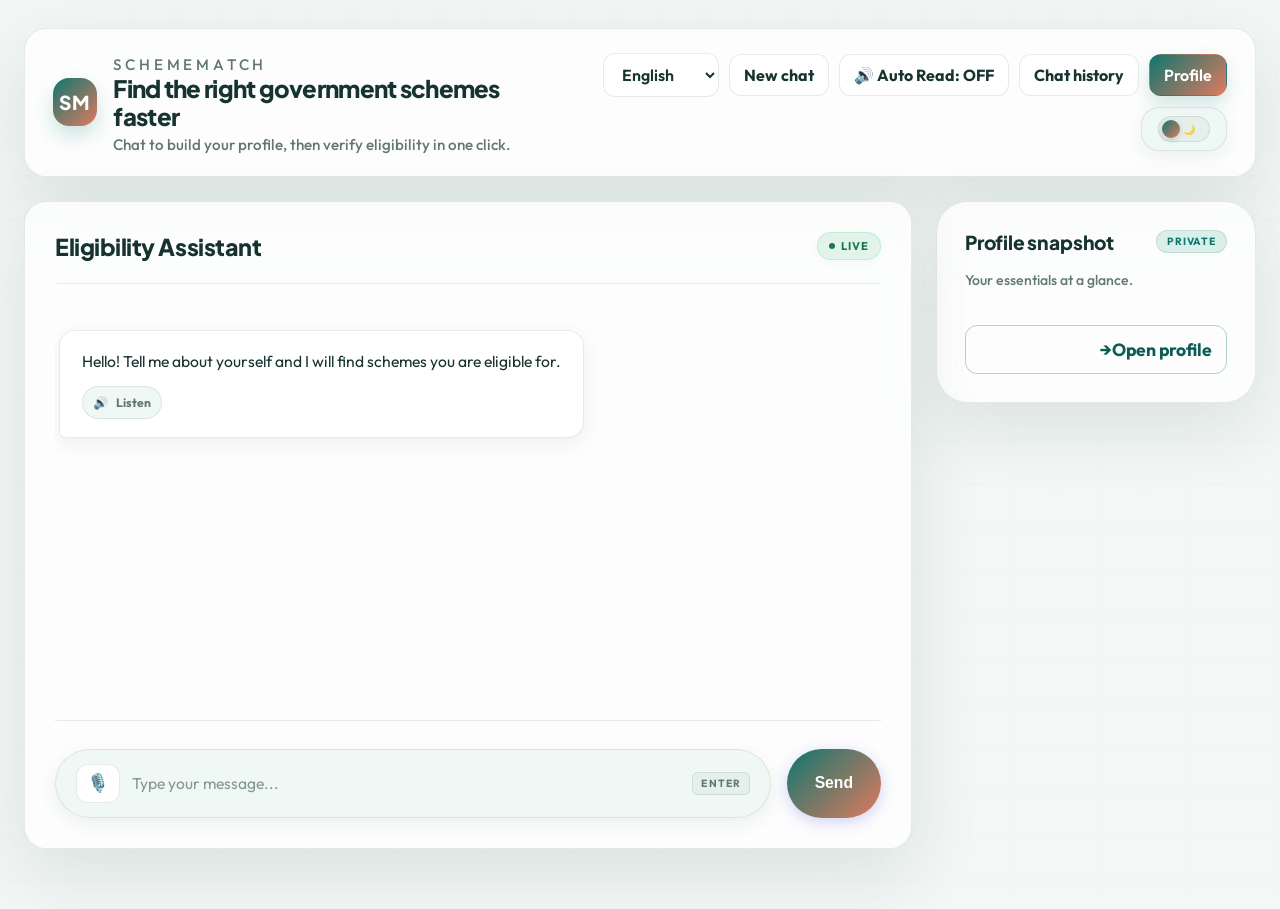
==== commit a6b52ca9: "changed" ====
--- a/index.html
+++ b/index.html
@@ -3,2001 +3,2950 @@
 <head>
 	<meta charset="UTF-8" />
 	<meta name="viewport" content="width=device-width, initial-scale=1.0" />
-	<title>SchemePilot — Government Scheme Eligibility</title>
-	<meta name="description" content="AI-powered Government Scheme Eligibility Assistant. Find, explore and apply for government schemes you're eligible for." />
+	<title>SchemeMatch</title>
 	<link rel="preconnect" href="https://fonts.googleapis.com" />
 	<link rel="preconnect" href="https://fonts.gstatic.com" crossorigin />
-	<link href="https://fonts.googleapis.com/css2?family=Inter:wght@300;400;500;600;700;800&display=swap" rel="stylesheet" />
+	<link
+		href="https://fonts.googleapis.com/css2?family=Inter:wght@300;400;500;600;700&family=Space+Grotesk:wght@400;600;700&display=swap"
+		rel="stylesheet"
+	/>
+	<link
+		href="https://fonts.googleapis.com/css2?family=Plus+Jakarta+Sans:wght@400;500;600;700;800&family=Outfit:wght@300;400;500;600;700&family=Inter:wght@300;400;500;600;700&display=swap"
+		rel="stylesheet"
+	/>
 	<style>
-		/* ═══════════════════════════ Design Tokens ═══════════════════════════ */
 		:root {
 			color-scheme: light;
-			--font: 'Inter', -apple-system, BlinkMacSystemFont, 'Segoe UI', sans-serif;
-			--bg: #f5f7fa;
-			--bg-alt: #edf0f5;
-			--surface: #ffffff;
-			--surface-hover: #f8f9fb;
-			--ink: #111827;
-			--ink-secondary: #4b5563;
-			--ink-muted: #9ca3af;
-			--accent: #2563eb;
-			--accent-hover: #1d4ed8;
-			--accent-soft: rgba(37,99,235,0.08);
-			--accent-softer: rgba(37,99,235,0.04);
-			--success: #059669;
-			--success-soft: rgba(5,150,105,0.08);
-			--warning: #d97706;
-			--warning-soft: rgba(217,119,6,0.08);
-			--danger: #dc2626;
-			--danger-soft: rgba(220,38,38,0.08);
-			--border: #e5e7eb;
-			--border-hover: #d1d5db;
-			--shadow-sm: 0 1px 2px rgba(0,0,0,0.05);
-			--shadow: 0 1px 3px rgba(0,0,0,0.1), 0 1px 2px rgba(0,0,0,0.06);
-			--shadow-md: 0 4px 6px -1px rgba(0,0,0,0.1), 0 2px 4px -1px rgba(0,0,0,0.06);
-			--shadow-lg: 0 10px 15px -3px rgba(0,0,0,0.1), 0 4px 6px -2px rgba(0,0,0,0.05);
-			--radius: 8px;
-			--radius-lg: 12px;
-			--radius-xl: 16px;
-		}
+			--font-display: "Plus Jakarta Sans", "Space Grotesk", sans-serif;
+			--font-body: "Outfit", "Inter", sans-serif;
+			--bg: #f8fafc;
+			--bg-strong: #f1f5f9;
+			--surface: rgba(255, 255, 255, 0.6);
+			--surface-raised: rgba(255, 255, 255, 0.85);
+			--surface-soft: rgba(255, 255, 255, 0.35);
+			--ink: #0f172a;
+			--muted: #475569;
+			--accent: #4f46e5;
+			--accent-strong: #4338ca;
+			--accent-soft: rgba(79, 70, 229, 0.08);
+			--border: rgba(15, 23, 42, 0.06);
+			--border-hover: rgba(15, 23, 42, 0.12);
+			--shadow: 0 10px 30px rgba(0, 0, 0, 0.08);
+			--shadow-soft: 0 4px 12px rgba(0, 0, 0, 0.04);
+			--shadow-lg: 0 20px 50px rgba(0, 0, 0, 0.12);
+			--radius-sm: 12px;
+			--radius-md: 18px;
+			--radius-lg: 24px;
+			--radius-xl: 32px;
+			--glass-blur: 24px;
+			
+			/* Theme States */
+			--brand-grad: linear-gradient(135deg, #4f46e5, #9333ea, #db2777);
+			--success: #15803d;
+			--success-soft: rgba(21, 128, 61, 0.08);
+			--warning: #eab308;
+			--warning-soft: rgba(234, 179, 8, 0.08);
+			--danger: #ef4444;
+			--danger-soft: rgba(239, 68, 68, 0.08);
+		}
+
 		:root[data-theme="dark"] {
 			color-scheme: dark;
-			--bg: #0f1117;
-			--bg-alt: #1a1d27;
-			--surface: #1e2130;
-			--surface-hover: #252838;
-			--ink: #f3f4f6;
-			--ink-secondary: #d1d5db;
-			--ink-muted: #6b7280;
-			--accent: #3b82f6;
-			--accent-hover: #2563eb;
-			--accent-soft: rgba(59,130,246,0.12);
-			--accent-softer: rgba(59,130,246,0.06);
-			--success: #34d399;
-			--success-soft: rgba(52,211,153,0.12);
-			--warning: #fbbf24;
-			--warning-soft: rgba(251,191,36,0.12);
+			--bg: #0f172a;
+			--bg-strong: #1e293b;
+			--surface: rgba(15, 23, 42, 0.6);
+			--surface-raised: rgba(30, 41, 59, 0.85);
+			--surface-soft: rgba(15, 23, 42, 0.35);
+			--ink: #f8fafc;
+			--muted: #94a3b8;
+			--accent: #6366f1;
+			--accent-strong: #4f46e5;
+			--accent-soft: rgba(99, 102, 241, 0.12);
+			--border: rgba(248, 250, 252, 0.06);
+			--border-hover: rgba(248, 250, 252, 0.12);
+			--shadow: 0 10px 40px rgba(0, 0, 0, 0.4);
+			--shadow-soft: 0 4px 16px rgba(0, 0, 0, 0.2);
+			--shadow-lg: 0 24px 60px rgba(0, 0, 0, 0.6);
+			--glass-blur: 24px;
+			
+			/* Theme States */
+			--brand-grad: linear-gradient(135deg, #6366f1, #a855f7, #ec4899);
+			--success: #22c55e;
+			--success-soft: rgba(34, 197, 94, 0.1);
+			--warning: #f59e0b;
+			--warning-soft: rgba(245, 158, 11, 0.1);
 			--danger: #f87171;
-			--danger-soft: rgba(248,113,113,0.12);
-			--border: #2d3140;
-			--border-hover: #3f4455;
-			--shadow-sm: 0 1px 2px rgba(0,0,0,0.2);
-			--shadow: 0 1px 3px rgba(0,0,0,0.3);
-			--shadow-md: 0 4px 6px rgba(0,0,0,0.3);
-			--shadow-lg: 0 10px 15px rgba(0,0,0,0.4);
-		}
-
-		/* ═══════════════════════════ Reset & Base ═══════════════════════════ */
-		*, *::before, *::after { box-sizing: border-box; margin: 0; padding: 0; }
+			--danger-soft: rgba(248, 113, 113, 0.1);
+		}
+
+		* {
+			box-sizing: border-box;
+			margin: 0;
+			padding: 0;
+		}
+
 		body {
-			font-family: var(--font);
+			font-family: var(--font-body);
+			color: var(--ink);
 			background: var(--bg);
-			color: var(--ink);
 			min-height: 100vh;
+			overflow-x: hidden;
+			position: relative;
 			-webkit-font-smoothing: antialiased;
-		}
-		button { font-family: inherit; cursor: pointer; }
-		a { color: var(--accent); text-decoration: none; }
-		a:hover { text-decoration: underline; }
-
-		/* ═══════════════════════════ App Shell ═══════════════════════════ */
-		.app-shell {
-			display: flex;
-			flex-direction: column;
+			-moz-osx-font-smoothing: grayscale;
+		}
+
+		/* Pixel Background Canvas styling */
+		.pixel-canvas {
+			position: fixed;
+			top: 0;
+			left: 0;
+			width: 100vw;
 			height: 100vh;
-			overflow: hidden;
-		}
-
-		/* ── Top Header ── */
-		.app-header {
+			z-index: -1;
+			pointer-events: none;
+			background: var(--bg);
+			transition: background 0.5s ease;
+		}
+
+		.page {
+			max-width: 1250px;
+			margin: 0 auto;
+			padding: 40px 24px 60px;
+			position: relative;
+			z-index: 1;
+		}
+
+		.topbar {
 			display: flex;
 			align-items: center;
 			justify-content: space-between;
-			gap: 16px;
-			padding: 12px 24px;
+			gap: 24px;
+			margin-bottom: 40px;
+			padding: 24px 32px;
 			background: var(--surface);
-			border-bottom: 1px solid var(--border);
-			flex-shrink: 0;
-			z-index: 50;
-		}
-		.app-brand {
+			backdrop-filter: blur(var(--glass-blur));
+			-webkit-backdrop-filter: blur(var(--glass-blur));
+			border: 1px solid var(--border);
+			box-shadow: var(--shadow-lg);
+			border-radius: var(--radius-xl);
+			transition: all 0.3s ease;
+		}
+
+		.brand {
+			display: flex;
+			gap: 20px;
+			align-items: center;
+		}
+
+		.brand-mark {
+			width: 48px;
+			height: 48px;
+			border-radius: var(--radius-md);
+			background: var(--bg-strong);
+			color: var(--accent);
+			display: grid;
+			place-items: center;
+			font-family: var(--font-display);
+			font-weight: 800;
+			font-size: 1.2rem;
+			letter-spacing: 0.05em;
+		}
+		
+		.brand-text h1 {
+			margin: 0;
+			font-family: var(--font-display);
+			font-size: 1.5rem;
+			font-weight: 800;
+			color: var(--ink);
+			letter-spacing: -0.03em;
+		}
+
+		.brand-text p {
+			margin: 4px 0 0;
+			color: var(--muted);
+			font-size: 0.95rem;
+			font-weight: 500;
+		}
+
+		.eyebrow {
+			text-transform: uppercase;
+			letter-spacing: 0.25em;
+			font-size: 0.7rem;
+			font-weight: 700;
+			color: var(--accent);
+			margin-bottom: 2px;
+		}
+
+
+
+		.top-actions {
 			display: flex;
 			align-items: center;
-			gap: 12px;
-		}
-		.app-brand-icon {
-			width: 36px; height: 36px;
-			border-radius: var(--radius);
+			gap: 24px;
+		}
+
+		.language-select,
+		.profile-button {
+			border: 1px solid var(--border);
+			background: var(--surface-raised);
+			color: var(--ink);
+			border-radius: var(--radius-md);
+			padding: 10px 14px;
+			font: inherit;
+			font-weight: 600;
+			cursor: pointer;
+		}
+
+		.profile-button {
 			background: var(--accent);
 			color: #fff;
-			display: grid; place-items: center;
-			font-weight: 800; font-size: 0.85rem;
-		}
-		.app-brand h1 {
-			font-size: 1.1rem; font-weight: 700;
-			letter-spacing: -0.02em;
-		}
-		.app-brand-sub { display: none; }
-		@media (min-width: 768px) {
-			.app-brand-sub { display: block; font-size: 0.8rem; color: var(--ink-muted); font-weight: 400; }
-		}
-		.header-controls {
-			display: flex; align-items: center; gap: 8px;
-		}
-		.lang-select, .theme-btn {
+			border-color: transparent;
+		}
+
+		/* Custom Premium Slider Theme Toggle */
+		.theme-toggle {
+			display: inline-flex;
+			align-items: center;
+			gap: 12px;
+			padding: 8px 16px;
+			border-radius: var(--radius-md);
+			background: var(--surface-soft);
 			border: 1px solid var(--border);
+			cursor: pointer;
+			font-size: 0.75rem;
+			font-weight: 700;
+			text-transform: uppercase;
+			letter-spacing: 0.08em;
+			color: var(--muted);
+			transition: all 0.3s ease;
+			box-shadow: var(--shadow-soft);
+			position: relative;
+			user-select: none;
+		}
+
+		.theme-toggle:hover {
+			border-color: var(--border-hover);
+			color: var(--ink);
 			background: var(--surface);
-			color: var(--ink);
-			border-radius: var(--radius);
-			padding: 6px 10px;
-			font-size: 0.82rem;
-			font-weight: 600;
-			transition: all 0.15s;
-		}
-		.lang-select:hover, .theme-btn:hover {
-			border-color: var(--border-hover);
-			background: var(--surface-hover);
-		}
-		.theme-btn { width: 36px; height: 36px; padding: 0; font-size: 1rem; display: grid; place-items: center; }
-
-		/* ── Tab Navigation ── */
-		.tab-nav {
-			display: flex;
-			background: var(--surface);
-			border-bottom: 1px solid var(--border);
+			transform: translateY(-1px);
+			box-shadow: var(--shadow);
+		}
+
+		.theme-toggle input {
+			display: none;
+		}
+
+		.toggle-track {
+			width: 52px;
+			height: 26px;
+			border-radius: 999px;
+			background: var(--bg-strong);
+			position: relative;
 			flex-shrink: 0;
-			overflow-x: auto;
-			-webkit-overflow-scrolling: touch;
-		}
-		.tab-btn {
-			flex: 1; min-width: 0;
-			padding: 12px 16px;
-			border: none; background: none;
-			color: var(--ink-muted);
-			font-size: 0.85rem;
-			font-weight: 600;
-			white-space: nowrap;
-			position: relative;
-			transition: color 0.15s;
-		}
-		.tab-btn:hover { color: var(--ink-secondary); }
-		.tab-btn.active {
-			color: var(--accent);
-		}
-		.tab-btn.active::after {
-			content: '';
-			position: absolute;
-			bottom: 0; left: 16px; right: 16px;
-			height: 2px;
-			background: var(--accent);
-			border-radius: 2px 2px 0 0;
-		}
-		.tab-count {
-			font-size: 0.72rem;
-			background: var(--accent-soft);
-			color: var(--accent);
-			padding: 1px 6px;
-			border-radius: 99px;
-			margin-left: 4px;
-			font-weight: 700;
-		}
-
-		/* ── Tab Content ── */
-		.tab-content {
-			flex: 1;
-			overflow: hidden;
-		}
-		.tab-panel {
-			display: none;
-			height: 100%;
-		}
-		.tab-panel.active {
-			display: flex;
-		}
-
-		/* ═══════════════════════════ Chat Panel ═══════════════════════════ */
-		.chat-layout {
-			display: flex;
-			width: 100%;
-			height: 100%;
-			overflow: hidden;
-		}
-
-		/* ── Chat Sidebar ── */
-		.chat-sidebar {
-			width: 280px;
-			border-right: 1px solid var(--border);
-			background: var(--surface);
-			display: flex;
-			flex-direction: column;
-			flex-shrink: 0;
-		}
-		.chat-sidebar-header {
-			padding: 16px;
-			border-bottom: 1px solid var(--border);
+			border: 1px solid var(--border);
+			transition: all 0.3s ease;
 			display: flex;
 			align-items: center;
 			justify-content: space-between;
-		}
-		.chat-sidebar-header h3 {
-			font-size: 0.85rem;
+			padding: 0 5px;
+		}
+
+		.toggle-track::before {
+			content: "";
+			position: absolute;
+			width: 18px;
+			height: 18px;
+			border-radius: 50%;
+			background: var(--brand-grad);
+			top: 3px;
+			left: 3px;
+			transition: transform 0.4s cubic-bezier(0.34, 1.56, 0.64, 1);
+			z-index: 2;
+			box-shadow: 0 2px 6px rgba(0, 0, 0, 0.15);
+		}
+		
+		.toggle-track::after {
+			content: "☀️ 🌙";
+			font-size: 10px;
+			width: 100%;
+			display: flex;
+			justify-content: space-between;
+			padding: 0 4px;
+			opacity: 0.8;
+			z-index: 1;
+		}
+
+		.theme-toggle input:checked + .toggle-track::before {
+			transform: translateX(26px);
+		}
+
+
+		.layout {
+			display: grid;
+			grid-template-columns: minmax(0, 1fr) 350px;
+			gap: 32px;
+		}
+
+		.chat-panel {
+			display: flex;
+			flex-direction: column;
+			min-height: 75vh;
+			transition: all 0.3s ease;
+			background: var(--surface);
+			backdrop-filter: blur(var(--glass-blur));
+			-webkit-backdrop-filter: blur(var(--glass-blur));
+			border: 1px solid var(--border);
+			box-shadow: var(--shadow-lg);
+			border-radius: var(--radius-xl);
+			padding: 36px;
+			position: relative;
+			z-index: 1;
+		}
+
+		.chat-header {
+			display: flex;
+			justify-content: space-between;
+			align-items: center;
+			gap: 16px;
+			padding-bottom: 28px;
+			border-bottom: 1px solid var(--border);
+		}
+
+		.chat-header h2 {
+			margin: 0;
+			font-family: var(--font-display);
+			font-size: 1.45rem;
+			font-weight: 800;
+			letter-spacing: -0.02em;
+			color: var(--ink);
+		}
+
+
+		.status-pill {
+			padding: 6px 14px;
+			border-radius: 999px;
+			background: var(--success-soft);
+			color: var(--success);
 			font-weight: 700;
+			font-size: 0.7rem;
 			text-transform: uppercase;
-			letter-spacing: 0.05em;
-			color: var(--ink-muted);
-		}
-		.new-chat-btn {
-			display: inline-flex; align-items: center; gap: 4px;
-			padding: 6px 12px;
-			border: 1px solid var(--accent);
-			border-radius: var(--radius);
+			letter-spacing: 0.1em;
+			border: 1px solid rgba(16, 185, 129, 0.15);
+			display: flex;
+			align-items: center;
+			gap: 6px;
+			box-shadow: 0 2px 8px rgba(16, 185, 129, 0.05);
+		}
+		
+		.status-pill::before {
+			content: "";
+			width: 6px;
+			height: 6px;
+			border-radius: 50%;
+			background: var(--success);
+			display: inline-block;
+			animation: pulse 2s infinite;
+		}
+
+		@keyframes pulse {
+			0% { transform: scale(0.9); opacity: 0.6; }
+			50% { transform: scale(1.3); opacity: 1; box-shadow: 0 0 10px var(--success); }
+			100% { transform: scale(0.9); opacity: 0.6; }
+		}
+
+
+		.check-button {
+			display: none;
+			margin: 16px 0 0;
+			padding: 16px 28px;
+			border: none;
+			background: var(--brand-grad);
+			color: white;
+			border-radius: var(--radius-md);
+			cursor: pointer;
+			font-weight: 700;
+			font-size: 1rem;
+			letter-spacing: 0.02em;
+			box-shadow: 0 10px 25px rgba(99, 102, 241, 0.25);
+			transition: all 0.3s cubic-bezier(0.16, 1, 0.3, 1);
+			position: relative;
+			overflow: hidden;
+			border: 1px solid rgba(255, 255, 255, 0.1);
+		}
+
+		.check-button:hover {
+			transform: translateY(-2px);
+			box-shadow: 0 15px 35px rgba(99, 102, 241, 0.4);
+		}
+		
+		.check-button:active {
+			transform: translateY(0);
+		}
+
+		.check-button.is-loading,
+		.send-button.is-loading {
+			opacity: 0.7;
+			pointer-events: none;
+		}
+
+		.messages {
+			flex: 1;
+			margin: 28px 0;
+			padding: 12px 8px;
+			overflow-y: auto;
+			display: flex;
+			flex-direction: column;
+			gap: 22px;
+			scroll-behavior: smooth;
+		}
+		
+		/* Scrollbars styling */
+		.messages::-webkit-scrollbar,
+		#resultCards::-webkit-scrollbar,
+		.result-grid::-webkit-scrollbar {
+			width: 6px;
+		}
+		
+		.messages::-webkit-scrollbar-track,
+		#resultCards::-webkit-scrollbar-track,
+		.result-grid::-webkit-scrollbar-track {
+			background: transparent;
+		}
+		
+		.messages::-webkit-scrollbar-thumb,
+		#resultCards::-webkit-scrollbar-thumb,
+		.result-grid::-webkit-scrollbar-thumb {
+			background: var(--border);
+			border-radius: 99px;
+		}
+		
+		.messages::-webkit-scrollbar-thumb:hover,
+		#resultCards::-webkit-scrollbar-thumb:hover,
+		.result-grid::-webkit-scrollbar-thumb:hover {
+			background: var(--border-hover);
+		}
+		
+		.bubble {
+			max-width: 85%;
+			padding: 18px 22px;
+			border-radius: var(--radius-xl);
+			line-height: 1.6;
+			white-space: pre-wrap;
+			font-size: 0.98rem;
+			animation: fadeUp 0.4s cubic-bezier(0.16, 1, 0.3, 1);
+			transition: all 0.3s ease;
+			background: var(--surface-soft);
+			backdrop-filter: blur(var(--glass-blur));
+			-webkit-backdrop-filter: blur(var(--glass-blur));
+			border: 1px solid var(--border);
+			box-shadow: var(--shadow-soft);
+		}
+
+		.bubble-content {
+			display: block;
+		}
+
+		.readback-button {
+			display: inline-flex;
+			align-items: center;
+			gap: 6px;
+			margin-top: 12px;
+			padding: 6px 10px;
+			border: 1px solid var(--border);
+			border-radius: 999px;
+			background: var(--surface-soft);
+			color: var(--muted);
+			font: inherit;
+			font-size: 0.76rem;
+			font-weight: 700;
+			cursor: pointer;
+		}
+
+		.readback-button:hover,
+		.readback-button:focus-visible {
 			background: var(--accent-soft);
 			color: var(--accent);
-			font-size: 0.8rem;
+			border-color: var(--border-hover);
+			outline: none;
+		}
+
+		.delete-message-button {
+			display: inline-flex;
+			align-items: center;
+			gap: 6px;
+			margin-top: 12px;
+			margin-left: 8px;
+			padding: 6px 10px;
+			border: 1px solid var(--border);
+			border-radius: 999px;
+			background: transparent;
+			color: var(--muted);
+			font: inherit;
+			font-size: 0.76rem;
 			font-weight: 700;
-			transition: all 0.15s;
-		}
-		.new-chat-btn:hover {
+			cursor: pointer;
+		}
+
+		.delete-message-button:hover,
+		.delete-message-button:focus-visible {
+			background: var(--danger-soft);
+			color: var(--danger);
+			border-color: var(--danger);
+			outline: none;
+		}
+
+		.bubble:hover {
+			border-color: var(--border-hover);
+		}
+
+		.bubble.loading {
+			display: inline-flex;
+			align-items: center;
+			gap: 12px;
+			font-style: italic;
+			color: var(--muted);
+			background: var(--surface-soft);
+		}
+
+		.dots {
+			display: inline-flex;
+			gap: 5px;
+		}
+
+		.dots span {
+			width: 8px;
+			height: 8px;
+			border-radius: 50%;
 			background: var(--accent);
-			color: #fff;
-		}
-		.session-list {
-			flex: 1;
-			overflow-y: auto;
-			padding: 8px;
-		}
-		.session-item {
-			width: 100%;
-			text-align: left;
-			border: 1px solid transparent;
-			background: none;
-			padding: 10px 12px;
-			border-radius: var(--radius);
-			margin-bottom: 2px;
-			color: var(--ink);
-			font-size: 0.88rem;
+			opacity: 0.4;
+			animation: dotBounce 1.4s infinite ease-in-out;
+		}
+
+		.dots span:nth-child(2) {
+			animation-delay: 0.2s;
+		}
+
+		.dots span:nth-child(3) {
+			animation-delay: 0.4s;
+		}
+
+		@keyframes dotBounce {
+			0%, 100% { transform: translateY(0); opacity: 0.4; }
+			50% { transform: translateY(-5px); opacity: 1; }
+		}
+
+		.bubble.user {
+			margin-left: auto;
+			background: var(--brand-grad);
+			color: #ffffff;
+			border-bottom-right-radius: 6px;
+			border: none;
+			box-shadow: 0 4px 12px rgba(79, 70, 229, 0.25);
+		}
+
+		.bubble.bot {
+			margin-right: auto;
+			border-bottom-left-radius: 6px;
+			background: var(--surface-raised);
+			border: 1px solid var(--border);
+		}
+
+		/* Markdown layout styles inside bot chat bubbles */
+		.bubble p {
+			margin-bottom: 8px;
+		}
+		.bubble p:last-child {
+			margin-bottom: 0;
+		}
+		.bubble strong {
+			font-weight: 700;
+			color: var(--accent);
+		}
+		.bubble.user strong {
+			color: #ffffff;
+			text-decoration: underline;
+		}
+		.bubble ul {
+			margin: 8px 0;
+			padding-left: 20px;
+		}
+		.bubble li {
+			margin-bottom: 4px;
+		}
+
+		.results {
+			padding-top: 28px;
+			border-top: 1px solid var(--border);
+			margin-bottom: 16px;
+			display: none;
+			animation: fadeUp 0.5s cubic-bezier(0.16, 1, 0.3, 1);
+		}
+
+		.results-loader {
+			display: none;
+			align-items: center;
+			gap: 14px;
+			padding: 16px 20px;
+			border-radius: var(--radius-md);
+			background: var(--surface-soft);
+			border: 1px solid var(--border);
+			margin-bottom: 16px;
+			color: var(--muted);
+			font-size: 0.95rem;
 			font-weight: 500;
-			transition: all 0.12s;
-			display: block;
-			overflow: hidden;
-			text-overflow: ellipsis;
-			white-space: nowrap;
-		}
-		.session-item:hover { background: var(--accent-softer); }
-		.session-item.active {
-			background: var(--accent-soft);
-			border-color: var(--accent);
-			color: var(--accent);
-			font-weight: 600;
-		}
-		.session-item-time {
-			display: block;
-			font-size: 0.72rem;
-			color: var(--ink-muted);
-			margin-top: 2px;
-			font-weight: 400;
-		}
-
-		/* ── Chat Main ── */
-		.chat-main {
-			flex: 1;
-			display: flex;
-			flex-direction: column;
-			min-width: 0;
-			position: relative;
-		}
-		.chat-header-bar {
-			padding: 14px 20px;
-			border-bottom: 1px solid var(--border);
+		}
+
+		.spinner {
+			width: 22px;
+			height: 22px;
+			border-radius: 50%;
+			border: 2px solid var(--border);
+			border-top-color: var(--accent);
+			animation: spin 0.8s linear infinite;
+		}
+
+		.results-empty {
+			display: none;
+			padding: 24px;
+			border-radius: var(--radius-md);
+			background: var(--surface-soft);
+			border: 1px dashed var(--border);
+			color: var(--muted);
+			font-size: 0.95rem;
+			text-align: center;
+			font-weight: 500;
+		}
+
+		.results-header {
 			display: flex;
 			align-items: center;
 			justify-content: space-between;
 			gap: 12px;
-			flex-shrink: 0;
-			background: var(--surface);
-		}
-		.chat-header-bar h2 { font-size: 1rem; font-weight: 700; }
-		.chat-status {
-			display: inline-flex; align-items: center; gap: 5px;
-			font-size: 0.72rem; font-weight: 700;
+			margin-bottom: 20px;
+		}
+
+		.results-header h3 {
+			margin: 0;
+			font-family: var(--font-display);
+			font-size: 1.25rem;
+			font-weight: 800;
+			letter-spacing: -0.01em;
+			color: var(--ink);
+		}
+
+		.results-header p {
+			margin: 0;
+			color: var(--muted);
+			font-size: 0.9rem;
+			font-weight: 500;
+		}
+
+		.results-count {
+			display: inline-flex;
+			align-items: center;
+			gap: 6px;
+			padding: 4px 14px;
+			border-radius: 999px;
+			background: var(--success-soft);
 			color: var(--success);
+			font-size: 0.78rem;
+			font-weight: 800;
+			letter-spacing: 0.02em;
+		}
+
+		.result-grid {
+			display: flex;
+			flex-direction: column;
+			gap: 20px;
+			max-height: 600px;
+			overflow-y: auto;
+			padding-right: 4px;
+		}
+
+		/* Premium Match Cards Style */
+		.result-card {
+			border: 1px solid var(--border);
+			border-radius: var(--radius-xl);
+			padding: 0;
+			background: var(--surface-raised);
+			backdrop-filter: blur(var(--glass-blur));
+			-webkit-backdrop-filter: blur(var(--glass-blur));
+			box-shadow: var(--shadow-soft);
+			transition: all 0.35s cubic-bezier(0.16, 1, 0.3, 1);
+			position: relative;
+			overflow: hidden;
+		}
+
+		.bookmark-button {
+			color: var(--accent);
+		}
+
+		.result-card:hover {
+			border-color: var(--success);
+			box-shadow: 0 12px 36px rgba(24, 121, 78, 0.15);
+			transform: translateY(-3px);
+		}
+
+		.card-top-bar {
+			background: linear-gradient(135deg, var(--success), var(--accent));
+			padding: 14px 24px;
+			display: flex;
+			align-items: center;
+			justify-content: space-between;
+			gap: 12px;
+		}
+
+		.card-top-bar .scheme-title {
+			color: #fff;
+			font-family: var(--font-display);
+			font-size: 1.08rem;
+			font-weight: 700;
+			letter-spacing: -0.01em;
+			margin: 0;
+			line-height: 1.3;
+			flex: 1;
+		}
+
+		.eligible-badge {
+			display: inline-flex;
+			align-items: center;
+			gap: 5px;
+			padding: 5px 14px;
+			border-radius: 999px;
+			background: rgba(255,255,255, 0.22);
+			backdrop-filter: blur(8px);
+			color: #fff;
+			font-size: 0.72rem;
+			font-weight: 800;
 			text-transform: uppercase;
 			letter-spacing: 0.06em;
-		}
-		.chat-status::before {
-			content: '';
-			width: 6px; height: 6px;
+			white-space: nowrap;
+		}
+
+		.card-body {
+			padding: 20px 24px 24px;
+		}
+
+		.result-header {
+			display: flex;
+			align-items: center;
+			justify-content: flex-end;
+			gap: 10px;
+			margin-bottom: 12px;
+		}
+
+		.result-card strong {
+			display: block;
+			font-size: 1.05rem;
+			font-weight: 700;
+			color: var(--ink);
+			font-family: var(--font-display);
+			letter-spacing: -0.01em;
+		}
+
+		.result-summary {
+			color: var(--ink);
+			font-size: 0.9rem;
+			line-height: 1.55;
+			font-weight: 500;
+			margin-bottom: 12px;
+		}
+
+		.result-description {
+			margin-bottom: 10px;
+			color: var(--muted);
+			font-size: 0.88rem;
+			line-height: 1.6;
+			font-weight: 400;
+			padding: 12px 16px;
+			background: var(--accent-soft);
+			border-radius: var(--radius-sm);
+			border-left: 3px solid var(--accent);
+		}
+
+		.result-benefits {
+			margin-bottom: 10px;
+			color: var(--ink);
+			font-size: 0.88rem;
+			line-height: 1.6;
+			font-weight: 400;
+			padding: 12px 16px;
+			background: var(--success-soft);
+			border-radius: var(--radius-sm);
+			border-left: 3px solid var(--success);
+		}
+
+		.result-benefits strong {
+			font-size: 0.82rem;
+			text-transform: uppercase;
+			letter-spacing: 0.04em;
+			color: var(--success);
+		}
+
+		.card-yt-thumb {
+			display: block;
+			position: relative;
+			border-radius: var(--radius-sm);
+			overflow: hidden;
+			margin-bottom: 12px;
+			aspect-ratio: 16/9;
+			background: #000;
+			cursor: pointer;
+			transition: transform 0.3s ease;
+			text-decoration: none;
+		}
+		.card-yt-thumb:hover {
+			transform: scale(1.01);
+		}
+		.card-yt-thumb img {
+			width: 100%;
+			height: 100%;
+			object-fit: cover;
+			display: block;
+		}
+		.card-yt-play {
+			position: absolute;
+			top: 50%; left: 50%;
+			transform: translate(-50%,-50%);
+			width: 56px; height: 56px;
+			background: rgba(220,38,38,0.9);
 			border-radius: 50%;
-			background: var(--success);
-			animation: pulse-dot 2s infinite;
-		}
-		@keyframes pulse-dot {
-			0%,100% { opacity: 0.5; transform: scale(0.9); }
-			50% { opacity: 1; transform: scale(1.2); }
-		}
-
-		.messages-area {
+			display: flex; align-items: center; justify-content: center;
+			box-shadow: 0 4px 20px rgba(0,0,0,0.3);
+			transition: transform 0.2s ease;
+		}
+		.card-yt-thumb:hover .card-yt-play {
+			transform: translate(-50%,-50%) scale(1.12);
+		}
+		.card-yt-play svg {
+			width: 24px; height: 24px; fill: #fff; margin-left: 3px;
+		}
+
+		.card-links-row {
+			display: flex;
+			flex-wrap: wrap;
+			gap: 8px;
+			margin-top: 4px;
+		}
+
+		.result-toggle {
+			border: 1px solid var(--border);
+			background: var(--surface-soft);
+			color: var(--ink);
+			border-radius: 999px;
+			padding: 6px 16px;
+			font-size: 0.72rem;
+			font-weight: 700;
+			text-transform: uppercase;
+			letter-spacing: 0.08em;
+			cursor: pointer;
+			transition: all 0.3s cubic-bezier(0.16, 1, 0.3, 1);
+		}
+
+		.result-toggle:hover {
+			background: var(--accent-soft);
+			color: var(--accent-strong);
+			border-color: var(--border-hover);
+			transform: scale(1.05);
+		}
+
+		.result-details {
+			display: none;
+			margin-top: 14px;
+			font-size: 0.9rem;
+			color: var(--muted);
+			padding-top: 14px;
+			border-top: 1px dashed var(--border);
+			animation: fadeUp 0.3s cubic-bezier(0.16, 1, 0.3, 1);
+		}
+
+		.result-details ul {
+			margin: 12px 0 0;
+			padding-left: 20px;
+			display: grid;
+			grid-template-columns: repeat(auto-fit, minmax(200px, 1fr));
+			gap: 8px;
+		}
+
+		.result-details li {
+			line-height: 1.5;
+			font-weight: 500;
+			list-style-type: none;
+			position: relative;
+			padding-left: 18px;
+		}
+
+		.result-details li::before {
+			content: "✦";
+			position: absolute;
+			left: 0;
+			color: var(--accent);
+			font-size: 0.8rem;
+		}
+
+		.result-card.expanded .result-details {
+			display: block;
+		}
+
+		/* Eligible card glow */
+		.result-card.eligible::after {
+			content: "";
+			position: absolute;
+			top: 0;
+			left: 0;
+			width: 100%;
+			height: 100%;
+			background: linear-gradient(135deg, var(--success-soft), transparent 40%);
+			pointer-events: none;
+			z-index: 0;
+		}
+
+		.card-top-bar, .card-body {
+			position: relative;
+			z-index: 1;
+		}
+
+		/* Progress bar */
+		.match-progress {
+			display: none;
+		}
+
+		.progress-bar-track {
 			flex: 1;
+			height: 6px;
+			border-radius: 99px;
+			background: var(--bg-strong);
+			overflow: hidden;
+			position: relative;
+		}
+
+		.progress-bar-fill {
+			height: 100%;
+			border-radius: 99px;
+			background: var(--brand-grad);
+			transition: width 1s cubic-bezier(0.16, 1, 0.3, 1);
+		}
+
+		.composer {
+			display: grid;
+			grid-template-columns: 1fr auto;
+			gap: 16px;
+			padding-top: 28px;
+			border-top: 1px solid var(--border);
+		}
+
+		.composer-input {
+			display: flex;
+			align-items: center;
+			gap: 12px;
+			padding: 14px 20px;
+			border-radius: 999px;
+			background: var(--surface-soft);
+			backdrop-filter: blur(var(--glass-blur));
+			-webkit-backdrop-filter: blur(var(--glass-blur));
+			border: 1px solid var(--border);
+			box-shadow: var(--shadow-soft);
+			transition: all 0.3s cubic-bezier(0.16, 1, 0.3, 1);
+		}
+
+		.voice-button {
+			border: 1px solid var(--border);
+			background: var(--surface-raised);
+			color: var(--ink);
+			border-radius: var(--radius-sm);
+			padding: 8px 10px;
+			cursor: pointer;
+			font-size: 1.1rem;
+			flex-shrink: 0;
+		}
+
+		.voice-button.active {
+			background: var(--danger);
+			color: #fff;
+		}
+
+		.profile-modal {
+			display: none;
+			position: fixed;
+			inset: 0;
+			z-index: 20;
+			background: rgba(15, 23, 42, 0.55);
+			place-items: center;
+			padding: 20px;
+		}
+
+		.profile-modal.open { display: grid; }
+		.profile-dialog {
+			width: min(720px, 100%);
+			max-height: 90vh;
+			overflow: auto;
+			background: var(--surface-raised);
+			color: var(--ink);
+			border: 1px solid var(--border);
+			border-radius: var(--radius-xl);
+			padding: 32px;
+			box-shadow: var(--shadow-lg);
+		}
+		.profile-dialog .results-header {
+			padding-bottom: 20px;
+			border-bottom: 1px solid var(--border);
+		}
+		.profile-dialog .results-header h3 {
+			margin: 0;
+			color: var(--ink);
+			font-family: var(--font-display);
+			font-size: 1.35rem;
+		}
+		.profile-form {
+			display: grid;
+			grid-template-columns: repeat(2, minmax(0, 1fr));
+			gap: 18px 20px;
+			margin-top: 24px;
+		}
+		.profile-form label {
+			display: grid;
+			gap: 7px;
+			align-content: start;
+			font-size: 0.82rem;
+			font-weight: 700;
+			color: var(--muted);
+		}
+		.profile-form input, .profile-form select {
+			width: 100%;
+			min-height: 44px;
+			padding: 10px 12px;
+			border: 1px solid var(--border-hover);
+			border-radius: 10px;
+			background: var(--surface);
+			color: var(--ink);
+			font: inherit;
+		}
+		.profile-form-actions {
+			display: flex;
+			justify-content: flex-end;
+			gap: 10px;
+			margin-top: 28px;
+			padding-top: 20px;
+			border-top: 1px solid var(--border);
+		}
+		.profile-form-actions button {
+			min-width: 116px;
+			padding: 12px 18px;
+			border: 0;
+			border-radius: 10px;
+			cursor: pointer;
+			font-weight: 700;
+			font: inherit;
+		}
+		.profile-save { background: var(--accent); color: #fff; }
+		.profile-close { background: var(--bg-strong); color: var(--ink); }
+		.video-link, .application-link {
+			display: inline-flex;
+			align-items: center;
+			gap: 6px;
+			margin: 14px 8px 0 0;
+			padding: 8px 18px;
+			border-radius: 999px;
+			font-size: 0.82rem;
+			font-weight: 700;
+			text-decoration: none;
+			transition: all 0.25s cubic-bezier(0.16, 1, 0.3, 1);
+		}
+		.application-link {
+			color: var(--accent);
+			background: var(--accent-soft);
+			border: 1px solid var(--accent);
+		}
+		.application-link:hover {
+			background: var(--accent);
+			color: #fff;
+			transform: translateY(-1px);
+			box-shadow: 0 4px 12px rgba(15, 118, 110, 0.25);
+		}
+		.video-link {
+			color: #dc2626;
+			background: rgba(220, 38, 38, 0.08);
+			border: 1px solid rgba(220, 38, 38, 0.3);
+		}
+		.video-link:hover {
+			background: #dc2626;
+			color: #fff;
+			transform: translateY(-1px);
+			box-shadow: 0 4px 12px rgba(220, 38, 38, 0.25);
+		}
+		@media (max-width: 640px) {
+			.profile-dialog { padding: 24px 18px; }
+			.profile-form { grid-template-columns: 1fr; }
+			.top-actions { gap: 8px; }
+			.language-select { max-width: 130px; }
+		}
+
+		/* Refined workspace styling */
+		:root {
+			--bg: #f3f7f5;
+			--bg-strong: #e5efeb;
+			--surface: rgba(255, 255, 255, 0.78);
+			--surface-raised: #ffffff;
+			--surface-soft: rgba(235, 245, 241, 0.72);
+			--ink: #16332f;
+			--muted: #607772;
+			--accent: #0f766e;
+			--accent-strong: #0b5c56;
+			--accent-soft: #d9efea;
+			--border: rgba(22, 51, 47, 0.1);
+			--border-hover: rgba(15, 118, 110, 0.32);
+			--brand-grad: linear-gradient(135deg, #0f766e, #e07a5f);
+			--success: #18794e;
+			--success-soft: #e2f4ea;
+			--shadow-lg: 0 24px 70px rgba(33, 78, 69, 0.12);
+			--shadow-soft: 0 6px 18px rgba(33, 78, 69, 0.08);
+		}
+
+		:root[data-theme="dark"] {
+			--bg: #10211f;
+			--bg-strong: #18322f;
+			--surface: rgba(20, 42, 39, 0.84);
+			--surface-raised: #1c3b36;
+			--surface-soft: rgba(29, 64, 58, 0.72);
+			--ink: #effaf6;
+			--muted: #a9c2bb;
+			--accent: #4db6a8;
+			--accent-strong: #7bd1c3;
+			--accent-soft: #244d47;
+			--border: rgba(239, 250, 246, 0.12);
+			--border-hover: rgba(123, 209, 195, 0.4);
+			--brand-grad: linear-gradient(135deg, #2b9d91, #e07a5f);
+			--success: #80d6a5;
+			--success-soft: #214e3d;
+		}
+
+		.page {
+			max-width: 1320px;
+			padding-top: 28px;
+		}
+
+		.topbar {
+			margin-bottom: 24px;
+			padding: 22px 28px;
+			border-radius: 22px;
+		}
+
+		.brand {
+			gap: 16px;
+		}
+
+		.brand-mark {
+			border-radius: 16px;
+			background: var(--brand-grad);
+			color: #fff;
+			box-shadow: 0 10px 20px rgba(15, 118, 110, 0.2);
+		}
+
+		.brand-text h1 {
+			max-width: 580px;
+			line-height: 1.18;
+		}
+
+		.top-actions {
+			gap: 10px;
+			flex-wrap: wrap;
+			justify-content: flex-end;
+		}
+
+		.language-select,
+		.profile-button {
+			min-height: 42px;
+			border-radius: 12px;
+		}
+
+		.profile-button {
+			background: var(--brand-grad);
+			box-shadow: 0 8px 18px rgba(15, 118, 110, 0.18);
+		}
+
+		.layout {
+			grid-template-columns: minmax(0, 1fr) 320px;
+			gap: 24px;
+			align-items: start;
+		}
+
+		.layout > *,
+		.topbar > *,
+		.profile-page-header > div {
+			min-width: 0;
+		}
+
+		.chat-panel,
+		.panel {
+			border-radius: 22px;
+		}
+
+		.chat-panel {
+			min-height: 72vh;
+			padding: 30px;
+		}
+
+		.chat-header {
+			padding-bottom: 22px;
+		}
+
+		.status-pill {
+			padding: 6px 11px;
+		}
+
+		.check-button {
+			align-self: flex-start;
+			margin: 22px 0 6px;
+			border-radius: 11px;
+			background: var(--accent-soft);
+			color: var(--accent-strong);
+			border: 1px solid var(--border-hover);
+		}
+
+		.messages {
+			padding: 18px 4px;
+			min-height: 290px;
+		}
+
+		.bubble {
+			border-radius: 16px;
+			box-shadow: var(--shadow-soft);
+		}
+
+		.panel {
+			padding: 24px;
+			position: sticky;
+			top: 20px;
+		}
+
+		.profile-grid {
+			gap: 8px;
+		}
+
+		.profile-field {
+			min-height: 54px;
+			padding: 10px 12px;
+			border-radius: 12px;
+		}
+
+		.profile-field-label {
+			min-width: 0;
+			font-size: 0.84rem;
+			color: var(--muted);
+		}
+
+		.profile-field-value {
+			max-width: 58%;
+			overflow-wrap: anywhere;
+			text-align: right;
+		}
+
+		.profile-empty {
+			margin: 4px 0;
+			padding: 14px;
+			border: 1px dashed var(--border-hover);
+			border-radius: 12px;
+			color: var(--muted);
+			font-size: 0.86rem;
+			line-height: 1.45;
+		}
+
+		.snapshot-action {
+			width: 100%;
+			margin-top: 16px;
+			padding: 12px 14px;
+			border: 1px solid var(--border-hover);
+			border-radius: 12px;
+			background: transparent;
+			color: var(--accent-strong);
+			font: inherit;
+			font-weight: 700;
+			text-align: left;
+			cursor: pointer;
+		}
+
+		.snapshot-action span {
+			float: right;
+			font-size: 1.1rem;
+		}
+
+		.snapshot-action:hover,
+		.profile-back:hover {
+			background: var(--accent-soft);
+		}
+
+		.profile-page {
+			display: none;
+			max-width: 1040px;
+			margin: 0 auto;
+			padding: 28px 24px 64px;
+			animation: fadeUp 0.3s ease both;
+		}
+
+		.profile-page.open {
+			display: block;
+		}
+
+		body.profile-mode .page {
+			display: none;
+		}
+
+		.history-button {
+			min-height: 42px;
+			padding: 10px 14px;
+			border: 1px solid var(--border);
+			border-radius: 12px;
+			background: var(--surface-raised);
+			color: var(--ink);
+			font: inherit;
+			font-weight: 700;
+			cursor: pointer;
+		}
+
+		.history-button:hover {
+			background: var(--accent-soft);
+			border-color: var(--border-hover);
+		}
+
+		.history-list {
+			display: grid;
+			gap: 12px;
+			max-height: 620px;
 			overflow-y: auto;
-			padding: 20px;
+		}
+
+		.history-message {
+			padding: 14px 16px;
+			border: 1px solid var(--border);
+			border-radius: 14px;
+			background: var(--surface-soft);
+		}
+
+		.history-message.user {
+			border-color: var(--border-hover);
+			background: var(--accent-soft);
+		}
+
+		.history-message-meta {
+			display: flex;
+			justify-content: space-between;
+			gap: 12px;
+			margin-bottom: 6px;
+			color: var(--muted);
+			font-size: 0.72rem;
+			font-weight: 700;
+			text-transform: uppercase;
+			letter-spacing: 0.08em;
+		}
+
+		.history-message-content {
+			white-space: pre-wrap;
+			line-height: 1.5;
+		}
+
+		.profile-page-header {
+			display: flex;
+			align-items: flex-start;
+			justify-content: space-between;
+			gap: 24px;
+			margin-bottom: 24px;
+		}
+
+		.profile-page-header h2 {
+			margin: 0;
+			font-family: var(--font-display);
+			font-size: clamp(1.8rem, 4vw, 2.8rem);
+			line-height: 1.1;
+		}
+
+		.profile-page-header > div > p:last-child {
+			margin: 10px 0 0;
+			max-width: 580px;
+			color: var(--muted);
+			line-height: 1.55;
+		}
+
+		.profile-back {
+			flex: 0 0 auto;
+			padding: 11px 14px;
+			border: 1px solid var(--border);
+			border-radius: 12px;
+			background: var(--surface-raised);
+			color: var(--ink);
+			font: inherit;
+			font-weight: 700;
+			cursor: pointer;
+		}
+
+		.profile-page-body {
+			padding: 28px;
+			border: 1px solid var(--border);
+			border-radius: 22px;
+			background: var(--surface);
+			box-shadow: var(--shadow-lg);
+			backdrop-filter: blur(var(--glass-blur));
+		}
+
+		.profile-page-note {
+			display: flex;
+			align-items: flex-start;
+			gap: 12px;
+			padding: 14px 16px;
+			border-radius: 14px;
+			background: var(--accent-soft);
+			color: var(--accent-strong);
+		}
+
+		.profile-note-icon {
+			font-size: 1.25rem;
+			line-height: 1;
+		}
+
+		.profile-page-note p {
+			margin: 4px 0 0;
+			color: var(--muted);
+			font-size: 0.86rem;
+			line-height: 1.4;
+		}
+
+		.mobile-verification {
+			margin-top: 20px;
+			padding: 16px;
+			border: 1px solid var(--border);
+			border-radius: 14px;
+			background: var(--surface-soft);
+		}
+
+		.mobile-verification > div:first-child p {
+			margin: 4px 0 0;
+			color: var(--muted);
+			font-size: 0.86rem;
+		}
+
+		.mobile-verification-row {
+			display: flex;
+			gap: 10px;
+			margin-top: 12px;
+		}
+
+		.mobile-verification-row input {
+			min-width: 0;
+			flex: 1;
+			min-height: 44px;
+			padding: 10px 12px;
+			border: 1px solid var(--border-hover);
+			border-radius: 10px;
+			background: var(--surface-raised);
+			color: var(--ink);
+			font: inherit;
+		}
+
+		.mobile-verification-row button {
+			flex: 0 0 auto;
+			padding: 10px 14px;
+			border: 0;
+			border-radius: 10px;
+			background: var(--accent);
+			color: #fff;
+			font: inherit;
+			font-weight: 700;
+			cursor: pointer;
+		}
+
+		.verification-status {
+			min-height: 1.2em;
+			margin: 10px 0 0;
+			color: var(--muted);
+			font-size: 0.82rem;
+		}
+
+		.verification-status.success { color: var(--success); }
+		.verification-status.error { color: var(--danger); }
+
+		.profile-page .profile-form {
+			margin-top: 28px;
+			gap: 20px;
+			align-items: stretch;
+		}
+
+		.profile-page .profile-form label {
+			min-width: 0;
+			font-size: 0.78rem;
+			letter-spacing: 0.02em;
+			text-transform: uppercase;
+		}
+
+		.required-mark {
+			margin-left: 4px;
+			color: var(--accent);
+			font-size: 0.66rem;
+			letter-spacing: 0.08em;
+		}
+
+		.profile-page .profile-form input,
+		.profile-page .profile-form select {
+			width: 100%;
+			min-height: 48px;
+			margin-top: 2px;
+			border-radius: 11px;
+			background: var(--surface-raised);
+		}
+
+		.profile-page .profile-form input:focus,
+		.profile-page .profile-form select:focus {
+			outline: 3px solid rgba(15, 118, 110, 0.16);
+			border-color: var(--accent);
+		}
+
+		.profile-page .profile-form-actions {
+			display: flex;
+			justify-content: flex-end;
+			align-items: center;
+			margin-top: 30px;
+			padding-top: 22px;
+		}
+
+		.profile-page .profile-save {
+			min-width: 150px;
+			background: var(--brand-grad);
+			box-shadow: 0 8px 18px rgba(15, 118, 110, 0.18);
+		}
+
+		@media (max-width: 860px) {
+			.layout {
+				grid-template-columns: 1fr;
+			}
+
+			.panel {
+				position: static;
+			}
+
+			.profile-page {
+				padding: 22px 16px 44px;
+			}
+		}
+
+		@media (max-width: 640px) {
+			.page {
+				padding: 16px 12px 36px;
+			}
+
+			.topbar,
+			.chat-panel,
+			.profile-page-body {
+				padding: 20px;
+			}
+
+			.top-actions {
+				justify-content: stretch;
+			}
+
+			.top-actions > * {
+				flex: 1;
+			}
+
+			.profile-page-header {
+				flex-direction: column;
+			}
+
+			.profile-back {
+				align-self: flex-start;
+			}
+
+			.profile-page .profile-form {
+				grid-template-columns: 1fr;
+			}
+
+			.mobile-verification-row {
+				flex-direction: column;
+			}
+		}
+		
+		.composer-input:focus-within {
+			border-color: var(--border-hover);
+			background: var(--surface-raised);
+		}
+
+		.composer-input input {
+			flex: 1;
+			border: none;
+			background: transparent;
+			font-size: 0.98rem;
+			color: var(--ink);
+			outline: none;
+			font-family: var(--font-body);
+		}
+		
+		.composer-input input::placeholder {
+			color: var(--muted);
+			opacity: 0.75;
+		}
+
+		.composer-hint {
+			font-size: 0.65rem;
+			font-weight: 700;
+			text-transform: uppercase;
+			letter-spacing: 0.1em;
+			color: var(--muted);
+			padding: 4px 8px;
+			background: var(--bg-strong);
+			border-radius: 6px;
+			border: 1px solid var(--border);
+		}
+
+		.send-button {
+			padding: 14px 28px;
+			border: none;
+			border-radius: 999px;
+			background: var(--brand-grad);
+			color: #ffffff;
+			cursor: pointer;
+			font-weight: 700;
+			font-size: 0.98rem;
+			transition: all 0.3s cubic-bezier(0.16, 1, 0.3, 1);
+			box-shadow: 0 4px 15px rgba(79, 70, 229, 0.25);
+		}
+
+		.send-button:hover {
+			transform: translateY(-2px) scale(1.02);
+			box-shadow: 0 8px 25px rgba(79, 70, 229, 0.35);
+		}
+		
+		.send-button:active {
+			transform: translateY(0) scale(0.98);
+		}
+
+		.sidebar {
 			display: flex;
 			flex-direction: column;
-			gap: 16px;
-			scroll-behavior: smooth;
-		}
-		.messages-area::-webkit-scrollbar { width: 5px; }
-		.messages-area::-webkit-scrollbar-track { background: transparent; }
-		.messages-area::-webkit-scrollbar-thumb { background: var(--border); border-radius: 99px; }
-
-		.msg { max-width: 80%; animation: msgIn 0.25s ease; }
-		@keyframes msgIn {
-			from { opacity: 0; transform: translateY(8px); }
-			to { opacity: 1; transform: none; }
-		}
-		.msg-bubble {
-			padding: 12px 16px;
-			border-radius: var(--radius-lg);
-			line-height: 1.6;
-			font-size: 0.92rem;
-		}
-		.msg.user { align-self: flex-end; }
-		.msg.user .msg-bubble {
-			background: var(--accent);
-			color: #fff;
-			border-bottom-right-radius: 4px;
-		}
-		.msg.bot .msg-bubble {
+			gap: 28px;
+		}
+
+		.panel {
+			display: flex;
+			flex-direction: column;
 			background: var(--surface);
+			backdrop-filter: blur(var(--glass-blur));
+			-webkit-backdrop-filter: blur(var(--glass-blur));
 			border: 1px solid var(--border);
-			border-bottom-left-radius: 4px;
-		}
-		.msg-bubble p { margin-bottom: 6px; }
-		.msg-bubble p:last-child { margin-bottom: 0; }
-		.msg-bubble strong { font-weight: 700; color: var(--accent); }
-		.msg.user .msg-bubble strong { color: #fff; }
-		.msg-bubble ul { margin: 4px 0; padding-left: 18px; }
-		.msg-bubble li { margin-bottom: 2px; }
-
-		.msg-actions {
-			display: flex; gap: 6px; margin-top: 6px;
-		}
-		.msg-action-btn {
-			display: inline-flex; align-items: center; gap: 4px;
+			box-shadow: var(--shadow-lg);
+			border-radius: var(--radius-xl);
+			padding: 28px;
+			transition: all 0.3s ease;
+		}
+		
+		.panel:hover {
+			border-color: var(--border-hover);
+			box-shadow: 0 15px 45px rgba(0, 0, 0, 0.05);
+		}
+
+		.panel-head {
+			display: flex;
+			align-items: center;
+			justify-content: space-between;
+			gap: 10px;
+			margin-bottom: 12px;
+		}
+
+		.panel h3 {
+			margin: 0;
+			font-family: var(--font-display);
+			font-size: 1.2rem;
+			font-weight: 800;
+			letter-spacing: -0.01em;
+			color: var(--ink);
+		}
+
+		.panel-subtext {
+			margin: 4px 0 18px;
+			color: var(--muted);
+			font-size: 0.88rem;
+			line-height: 1.5;
+			font-weight: 500;
+		}
+
+		.pill {
 			padding: 4px 10px;
-			border: 1px solid var(--border);
-			border-radius: 99px;
-			background: var(--surface);
-			color: var(--ink-muted);
-			font-size: 0.72rem; font-weight: 700;
-			transition: all 0.12s;
-		}
-		.msg-action-btn:hover {
-			border-color: var(--accent);
-			color: var(--accent);
-			background: var(--accent-soft);
-		}
-		.msg-action-btn.speaking {
-			border-color: var(--danger);
-			color: var(--danger);
-			background: var(--danger-soft);
-		}
-
-		.msg-loading {
-			display: inline-flex; align-items: center; gap: 10px;
-			padding: 12px 18px;
-			background: var(--surface);
-			border: 1px solid var(--border);
-			border-radius: var(--radius-lg);
-			color: var(--ink-muted);
-			font-size: 0.88rem;
-			font-style: italic;
-		}
-		.typing-dots { display: inline-flex; gap: 3px; }
-		.typing-dots span {
-			width: 6px; height: 6px; border-radius: 50%;
-			background: var(--accent); opacity: 0.3;
-			animation: dotBounce 1.4s infinite ease-in-out;
-		}
-		.typing-dots span:nth-child(2) { animation-delay: 0.2s; }
-		.typing-dots span:nth-child(3) { animation-delay: 0.4s; }
-		@keyframes dotBounce {
-			0%,100% { opacity: 0.3; transform: translateY(0); }
-			50% { opacity: 1; transform: translateY(-4px); }
-		}
-
-		/* Scroll to bottom button */
-		.scroll-bottom-btn {
-			position: absolute;
-			bottom: 90px; right: 24px;
-			width: 36px; height: 36px;
-			border-radius: 50%;
-			border: 1px solid var(--border);
-			background: var(--surface);
-			color: var(--ink-secondary);
-			box-shadow: var(--shadow-md);
-			display: none;
-			place-items: center;
-			font-size: 1.1rem;
-			z-index: 10;
-			transition: all 0.15s;
-		}
-		.scroll-bottom-btn.visible { display: grid; }
-		.scroll-bottom-btn:hover {
-			background: var(--accent);
-			color: #fff;
-			border-color: var(--accent);
-		}
-
-		/* ── Composer ── */
-		.composer {
-			padding: 12px 20px 16px;
-			border-top: 1px solid var(--border);
-			background: var(--surface);
-			flex-shrink: 0;
-		}
-		.composer-row {
-			display: flex; align-items: center; gap: 8px;
-		}
-		.mic-btn {
-			width: 40px; height: 40px;
-			border-radius: var(--radius);
-			border: 1px solid var(--border);
-			background: var(--surface);
-			color: var(--ink-secondary);
-			font-size: 1.1rem;
-			flex-shrink: 0;
-			display: grid; place-items: center;
-			transition: all 0.15s;
-		}
-		.mic-btn:hover { border-color: var(--accent); color: var(--accent); }
-		.mic-btn.recording {
-			background: var(--danger);
-			border-color: var(--danger);
-			color: #fff;
-			animation: mic-pulse 1.5s infinite;
-		}
-		@keyframes mic-pulse {
-			0%,100% { box-shadow: 0 0 0 0 rgba(220,38,38,0.3); }
-			50% { box-shadow: 0 0 0 8px rgba(220,38,38,0); }
-		}
-		.composer-input {
-			flex: 1;
-			min-height: 40px;
-			padding: 8px 14px;
-			border: 1px solid var(--border);
-			border-radius: var(--radius);
-			background: var(--bg);
-			color: var(--ink);
-			font-size: 0.92rem;
-			font-family: var(--font);
-			outline: none;
-			transition: border-color 0.15s;
-		}
-		.composer-input:focus { border-color: var(--accent); }
-		.composer-input::placeholder { color: var(--ink-muted); }
-		.send-btn {
-			padding: 8px 20px;
-			border-radius: var(--radius);
-			border: none;
-			background: var(--accent);
-			color: #fff;
-			font-weight: 700;
-			font-size: 0.88rem;
-			transition: all 0.15s;
-			flex-shrink: 0;
-		}
-		.send-btn:hover { background: var(--accent-hover); }
-		.send-btn:disabled { opacity: 0.5; cursor: not-allowed; }
-		.check-elig-btn {
-			display: none;
-			margin-top: 8px;
-			width: 100%;
-			padding: 10px;
-			border: 1px solid var(--accent);
-			border-radius: var(--radius);
+			border-radius: 999px;
 			background: var(--accent-soft);
 			color: var(--accent);
+			font-size: 0.65rem;
 			font-weight: 700;
-			font-size: 0.85rem;
-			transition: all 0.15s;
-		}
-		.check-elig-btn:hover { background: var(--accent); color: #fff; }
-
-		/* ═══════════════════════════ Directory Panel ═══════════════════════════ */
-		.directory-panel {
-			flex-direction: column;
-			padding: 0;
-			overflow-y: auto;
-		}
-		.dir-toolbar {
-			padding: 20px 24px 0;
+			text-transform: uppercase;
+			letter-spacing: 0.08em;
+			border: 1px solid var(--border);
+		}
+
+		.profile-grid {
 			display: flex;
 			flex-direction: column;
 			gap: 12px;
+		}
+
+		.profile-field {
+			display: flex;
+			align-items: center;
+			justify-content: space-between;
+			gap: 10px;
+			padding: 10px 14px;
+			border-radius: var(--radius-sm);
+			background: var(--surface-soft);
+			border: 1px solid var(--border);
+			transition: all 0.2s ease;
+		}
+
+		.profile-field:hover {
+			border-color: var(--border-hover);
+			background: var(--surface-raised);
+		}
+
+		/* Styling icons inside profile tags */
+		.icon {
+			width: 16px;
+			height: 16px;
 			flex-shrink: 0;
 		}
-		.dir-toolbar-top {
-			display: flex; align-items: center; gap: 12px; flex-wrap: wrap;
-		}
-		.dir-search {
-			flex: 1; min-width: 200px;
-			padding: 9px 14px 9px 36px;
-			border: 1px solid var(--border);
-			border-radius: var(--radius);
-			background: var(--surface);
+		.profile-field-label {
+			display: flex;
+			align-items: center;
+			gap: 10px;
+		}
+
+		.profile-field-icon {
+			width: 18px;
+			height: 18px;
+			color: var(--accent);
+			display: inline-flex;
+			align-items: center;
+			justify-content: center;
+		}
+
+		.profile-field-value {
+			font-weight: 700;
 			color: var(--ink);
-			font-size: 0.88rem;
-			font-family: var(--font);
-			outline: none;
-			transition: border-color 0.15s;
-			background-image: url("data:image/svg+xml,%3Csvg xmlns='http://www.w3.org/2000/svg' width='16' height='16' viewBox='0 0 24 24' fill='none' stroke='%239ca3af' stroke-width='2.5'%3E%3Ccircle cx='11' cy='11' r='8'/%3E%3Cline x1='21' y1='21' x2='16.65' y2='16.65'/%3E%3C/svg%3E");
-			background-repeat: no-repeat;
-			background-position: 12px center;
-		}
-		.dir-search:focus { border-color: var(--accent); }
-		.dir-sort-select {
-			padding: 9px 12px;
-			border: 1px solid var(--border);
-			border-radius: var(--radius);
-			background: var(--surface);
-			color: var(--ink);
-			font-size: 0.82rem;
-			font-weight: 600;
-			font-family: var(--font);
-		}
-		.filter-chips {
-			display: flex; gap: 6px; flex-wrap: wrap;
-			padding-bottom: 4px;
-		}
-		.chip {
-			padding: 5px 12px;
-			border: 1px solid var(--border);
-			border-radius: 99px;
-			background: var(--surface);
-			color: var(--ink-secondary);
-			font-size: 0.78rem;
-			font-weight: 600;
-			white-space: nowrap;
-			transition: all 0.12s;
-		}
-		.chip:hover { border-color: var(--accent); color: var(--accent); }
-		.chip.active {
-			background: var(--accent);
-			color: #fff;
-			border-color: var(--accent);
-		}
-
-		/* ── Scheme Grid ── */
-		.dir-grid-wrapper {
-			flex: 1; overflow-y: auto;
-			padding: 20px 24px 32px;
-		}
-		.dir-grid {
-			display: grid;
-			grid-template-columns: repeat(auto-fill, minmax(340px, 1fr));
-			gap: 16px;
-		}
-		@media (max-width: 768px) {
-			.dir-grid { grid-template-columns: 1fr; }
-		}
-
-		/* ── Scheme Card ── */
-		.scheme-card {
-			background: var(--surface);
-			border: 1px solid var(--border);
-			border-radius: var(--radius-xl);
-			overflow: hidden;
-			display: flex;
-			flex-direction: column;
-			transition: border-color 0.2s, box-shadow 0.2s;
-		}
-		.scheme-card:hover {
-			border-color: var(--accent);
-			box-shadow: var(--shadow-md);
-		}
-		.card-header {
-			padding: 16px 18px 12px;
-		}
-		.card-badges {
-			display: flex; gap: 6px; flex-wrap: wrap;
-			margin-bottom: 8px;
-		}
-		.badge {
-			display: inline-flex; align-items: center; gap: 3px;
-			padding: 2px 8px;
-			border-radius: 99px;
-			font-size: 0.68rem;
-			font-weight: 700;
-			text-transform: uppercase;
-			letter-spacing: 0.03em;
-		}
-		.badge-jurisdiction {
-			background: var(--accent-soft);
-			color: var(--accent);
-		}
-		.badge-category {
-			background: var(--warning-soft);
-			color: var(--warning);
-		}
-		.badge-status {
-			background: var(--success-soft);
-			color: var(--success);
-		}
-		.card-title {
-			font-size: 1rem;
-			font-weight: 700;
-			line-height: 1.35;
-			color: var(--ink);
-			margin-bottom: 4px;
-		}
-		.card-ministry {
-			font-size: 0.78rem;
-			color: var(--ink-muted);
-			font-weight: 500;
-		}
-		.card-body {
-			padding: 0 18px;
-			flex: 1;
-		}
-		.card-description {
-			font-size: 0.84rem;
-			line-height: 1.55;
-			color: var(--ink-secondary);
-			margin-bottom: 10px;
-			display: -webkit-box;
-			-webkit-line-clamp: 3;
-			-webkit-box-orient: vertical;
-			overflow: hidden;
-		}
-		.card-benefits {
-			padding: 10px 12px;
-			background: var(--success-soft);
-			border-radius: var(--radius);
-			margin-bottom: 12px;
-		}
-		.card-benefits-title {
-			font-size: 0.72rem;
-			font-weight: 800;
-			color: var(--success);
-			text-transform: uppercase;
-			letter-spacing: 0.04em;
-			margin-bottom: 4px;
-		}
-		.card-benefits-text {
-			font-size: 0.82rem;
-			color: var(--ink-secondary);
-			line-height: 1.45;
-			display: -webkit-box;
-			-webkit-line-clamp: 2;
-			-webkit-box-orient: vertical;
-			overflow: hidden;
-		}
-		.card-footer {
-			padding: 12px 18px 16px;
-			display: flex; flex-wrap: wrap; gap: 6px;
-			border-top: 1px solid var(--border);
-			margin-top: auto;
-		}
-		.card-action {
-			display: inline-flex; align-items: center; gap: 4px;
-			padding: 6px 14px;
-			border-radius: 99px;
-			font-size: 0.78rem;
-			font-weight: 700;
-			border: 1px solid transparent;
-			transition: all 0.12s;
-			text-decoration: none;
-		}
-		.card-action:hover { text-decoration: none; }
-		.card-action-primary {
-			background: var(--accent);
-			color: #fff;
-		}
-		.card-action-primary:hover { background: var(--accent-hover); }
-		.card-action-secondary {
-			border-color: var(--border);
-			background: var(--surface);
-			color: var(--ink-secondary);
-		}
-		.card-action-secondary:hover {
-			border-color: var(--accent);
-			color: var(--accent);
-		}
-		.card-action-video {
-			border-color: rgba(220,38,38,0.3);
-			background: var(--danger-soft);
-			color: var(--danger);
-		}
-		.card-action-video:hover {
-			background: var(--danger);
-			color: #fff;
-			border-color: var(--danger);
-		}
-		.card-action-bookmark {
-			border-color: var(--border);
-			background: var(--surface);
-			color: var(--ink-muted);
-			margin-left: auto;
-		}
-		.card-action-bookmark:hover { color: var(--accent); border-color: var(--accent); }
-		.card-action-bookmark.saved {
-			background: var(--accent-soft);
-			border-color: var(--accent);
-			color: var(--accent);
-		}
-
-		/* ── Empty States ── */
-		.empty-state {
-			text-align: center;
-			padding: 60px 24px;
-			color: var(--ink-muted);
-		}
-		.empty-state-icon { font-size: 2.5rem; margin-bottom: 12px; }
-		.empty-state h3 { font-size: 1.1rem; font-weight: 700; color: var(--ink-secondary); margin-bottom: 6px; }
-		.empty-state p { font-size: 0.88rem; margin-bottom: 16px; }
-		.reset-btn {
-			padding: 8px 20px;
-			border: 1px solid var(--accent);
-			border-radius: var(--radius);
-			background: var(--accent-soft);
-			color: var(--accent);
-			font-weight: 700;
-			font-size: 0.85rem;
-			transition: all 0.15s;
-		}
-		.reset-btn:hover { background: var(--accent); color: #fff; }
-
-		/* ── Skeleton ── */
-		.skeleton-card {
-			background: var(--surface);
-			border: 1px solid var(--border);
-			border-radius: var(--radius-xl);
-			padding: 20px;
-			animation: skeleton-shimmer 1.5s infinite;
-		}
-		.skeleton-line {
-			height: 12px;
-			background: var(--bg-alt);
-			border-radius: 6px;
-			margin-bottom: 10px;
-		}
-		.skeleton-line.w50 { width: 50%; }
-		.skeleton-line.w70 { width: 70%; }
-		.skeleton-line.w100 { width: 100%; }
-		.skeleton-line.h20 { height: 20px; }
-		@keyframes skeleton-shimmer {
-			0% { opacity: 1; }
-			50% { opacity: 0.5; }
-			100% { opacity: 1; }
-		}
-
-		/* ═══════════════════════════ Mobile Sidebar Toggle ═══════════════════════════ */
-		.sidebar-toggle-mobile {
-			display: none;
-			padding: 6px;
-			border: 1px solid var(--border);
-			border-radius: var(--radius);
-			background: var(--surface);
-			color: var(--ink-secondary);
-			font-size: 1.1rem;
-		}
+		}
+
+
+		@keyframes fadeUp {
+			from {
+				opacity: 0;
+				transform: translateY(12px);
+			}
+			to {
+				opacity: 1;
+				transform: translateY(0);
+			}
+		}
+
+		@keyframes spin {
+			from {
+				transform: rotate(0deg);
+			}
+			to {
+				transform: rotate(360deg);
+			}
+		}
+
+		@media (max-width: 1080px) {
+			.layout {
+				grid-template-columns: 1fr;
+				gap: 32px;
+			}
+		}
+
 		@media (max-width: 860px) {
-			.chat-sidebar {
-				position: fixed;
-				top: 0; left: 0; bottom: 0;
-				z-index: 100;
-				transform: translateX(-100%);
-				transition: transform 0.25s ease;
-				box-shadow: var(--shadow-lg);
-			}
-			.chat-sidebar.open { transform: none; }
-			.sidebar-overlay {
-				position: fixed;
-				inset: 0;
-				background: rgba(0,0,0,0.4);
-				z-index: 99;
-				display: none;
-			}
-			.sidebar-overlay.visible { display: block; }
-			.sidebar-toggle-mobile { display: grid; }
-		}
-
-		/* ═══════════════════════════ Profile Modal ═══════════════════════════ */
-		.modal-overlay {
-			display: none;
-			position: fixed; inset: 0;
-			background: rgba(0,0,0,0.5);
-			z-index: 200;
-			place-items: center;
-			padding: 20px;
-		}
-		.modal-overlay.open { display: grid; }
-		.modal-dialog {
-			width: min(700px, 100%);
-			max-height: 90vh;
-			overflow-y: auto;
-			background: var(--surface);
-			border-radius: var(--radius-xl);
-			border: 1px solid var(--border);
-			box-shadow: var(--shadow-lg);
-			padding: 28px;
-		}
-		.modal-header {
-			display: flex;
-			justify-content: space-between;
-			align-items: center;
-			margin-bottom: 20px;
-		}
-		.modal-header h2 { font-size: 1.2rem; font-weight: 700; }
-		.modal-close {
-			width: 32px; height: 32px;
-			border-radius: var(--radius);
-			border: 1px solid var(--border);
-			background: var(--surface);
-			color: var(--ink-secondary);
-			font-size: 1rem;
-			display: grid; place-items: center;
-		}
-		.profile-form {
-			display: grid;
-			grid-template-columns: repeat(2, 1fr);
-			gap: 14px;
-		}
-		@media (max-width: 640px) { .profile-form { grid-template-columns: 1fr; } }
-		.profile-form label {
-			font-size: 0.78rem;
-			font-weight: 700;
-			color: var(--ink-secondary);
-			display: flex; flex-direction: column; gap: 4px;
-		}
-		.profile-form input, .profile-form select {
-			padding: 9px 12px;
-			border: 1px solid var(--border);
-			border-radius: var(--radius);
-			background: var(--bg);
-			color: var(--ink);
-			font: inherit; font-size: 0.88rem;
-		}
-		.profile-form input:focus, .profile-form select:focus {
-			outline: 2px solid var(--accent);
-			outline-offset: -1px;
-		}
-		.profile-actions {
-			display: flex; justify-content: flex-end; gap: 8px;
-			margin-top: 20px; padding-top: 16px;
-			border-top: 1px solid var(--border);
-		}
-		.btn-save {
-			padding: 10px 20px;
-			border: none; border-radius: var(--radius);
-			background: var(--accent);
-			color: #fff;
-			font-weight: 700;
-		}
-		.btn-cancel {
-			padding: 10px 20px;
-			border: 1px solid var(--border);
-			border-radius: var(--radius);
-			background: var(--surface);
-			color: var(--ink-secondary);
-			font-weight: 600;
-		}
-
-		/* ═══════════════════════════ Utilities ═══════════════════════════ */
-		.visually-hidden {
-			position: absolute; width: 1px; height: 1px;
-			padding: 0; margin: -1px; overflow: hidden;
-			clip: rect(0,0,0,0); border: 0;
+			.page {
+				padding: 24px 16px 40px;
+			}
+
+			.topbar {
+				flex-direction: column;
+				align-items: stretch;
+				gap: 20px;
+				padding: 20px 24px;
+			}
+			
+			.top-actions {
+				flex-direction: column-reverse;
+				align-items: stretch;
+				gap: 16px;
+			}
+
+			.top-stats {
+				grid-template-columns: 1fr 1fr;
+			}
+
+			.bubble {
+				max-width: 90%;
+			}
+
+			.composer {
+				grid-template-columns: 1fr;
+				gap: 12px;
+			}
+			
+			.send-button {
+				width: 100%;
+			}
 		}
 	</style>
 </head>
 <body>
-<div class="app-shell">
-	<!-- ═══════════ Header ═══════════ -->
-	<header class="app-header">
-		<div class="app-brand">
-			<div class="app-brand-icon" aria-hidden="true">SP</div>
+	<canvas id="pixel-canvas" class="pixel-canvas"></canvas>
+	<div class="page">
+		<header class="topbar">
+			<div class="brand">
+				<div class="brand-mark">SM</div>
+				<div class="brand-text">
+					<p class="eyebrow">SchemeMatch</p>
+					<h1 data-i18n="heroTitle">Find the right government schemes faster</h1>
+					<p data-i18n="heroSubtitle">Chat to build your profile, then verify eligibility in one click.</p>
+				</div>
+			</div>
+			<div class="top-actions">
+				<select id="languageSelect" class="language-select" aria-label="Language">
+					<option value="en">English</option>
+					<option value="ta">தமிழ்</option>
+					<option value="ml">മലയാളം</option>
+					<option value="kn">ಕನ್ನಡ</option>
+				</select>
+				<button id="newChatButton" class="history-button" type="button" data-i18n="newChat">New chat</button>
+				<button id="readAloudToggleBtn" class="history-button" type="button">🔊 Auto Read: OFF</button>
+				<button id="historyButton" class="history-button" type="button" data-i18n="history">Chat history</button>
+				<button id="profileButton" class="profile-button" type="button" data-i18n="edit">Profile</button>
+				<label class="theme-toggle" aria-label="Toggle theme">
+					<input id="themeToggle" type="checkbox" aria-label="Toggle dark mode" />
+					<span class="toggle-track" aria-hidden="true"></span>
+				</label>
+			</div>
+		</header>
+
+		<main class="layout">
+			<section class="chat-panel">
+				<div class="chat-header">
+					<div>
+						<h2 data-i18n="assistant">Eligibility Assistant</h2>
+					</div>
+					<div class="status-pill" data-i18n="live">Live</div>
+				</div>
+
+				<button id="checkButton" class="check-button" type="button" data-i18n="check">Check Eligibility</button>
+				<div id="messages" class="messages"></div>
+
+				<div id="results" class="results">
+					<div class="results-header">
+						<h3 data-i18n="resultsTitle">Eligibility results</h3>
+						<p data-i18n="resultsSubtitle">Based on the criteria from each scheme.</p>
+					</div>
+					<div id="resultsLoader" class="results-loader" role="status" aria-live="polite">
+						<span class="spinner" aria-hidden="true"></span>
+						<span data-i18n="checking">Checking eligibility...</span>
+					</div>
+					<div id="resultsEmpty" class="results-empty" data-i18n="noResults">No schemes matched yet. Try adding more profile details.</div>
+					<div id="resultCards" class="result-grid"></div>
+				</div>
+
+				<div class="composer">
+					<div class="composer-input">
+						<button id="voiceButton" class="voice-button" type="button" aria-label="Speak to assistant" title="Speak to assistant">🎙️</button>
+						<input id="messageInput" type="text" placeholder="Type your message..." />
+						<span class="composer-hint" data-i18n="enter">Enter</span>
+					</div>
+					<button id="sendButton" class="send-button" type="button" data-i18n="send">Send</button>
+				</div>
+			</section>
+
+			<aside class="sidebar">
+				<div class="panel">
+					<div class="panel-head">
+						<h3 data-i18n="snapshot">Profile snapshot</h3>
+						<span class="pill" data-i18n="private">Private</span>
+					</div>
+					<p class="panel-subtext" data-i18n="snapshotSubtitle">Your essentials at a glance.</p>
+					<div id="profileFields" class="profile-grid"></div>
+					<button id="snapshotProfileButton" class="snapshot-action" type="button"><span data-i18n="openProfile">Open profile</span> <span aria-hidden="true">→</span></button>
+				</div>
+			</aside>
+		</main>
+	</div>
+
+	<section id="profilePage" class="profile-page" aria-labelledby="profileTitle">
+		<div class="profile-page-header">
 			<div>
-				<h1>SchemePilot</h1>
-				<span class="app-brand-sub">Government Scheme Eligibility Assistant</span>
+				<p class="eyebrow" data-i18n="yourInformation">Your information</p>
+				<h2 id="profileTitle" data-i18n="yourProfile">Your profile</h2>
+				<p data-i18n="profileSubtitle">Add your details here, or change them whenever your information is updated.</p>
+			</div>
+			<button id="profileClose" class="profile-back" type="button"><span aria-hidden="true">←</span> <span data-i18n="back">Back to assistant</span></button>
+		</div>
+		<div class="profile-page-body">
+			<div class="profile-page-note">
+				<span class="profile-note-icon" aria-hidden="true">✦</span>
+				<div>
+					<strong data-i18n="keepUpdated">Keep it up to date</strong>
+					<p data-i18n="keepUpdatedSubtitle">You can return here any time to add missing details or edit saved information.</p>
+				</div>
+			</div>
+			<form id="profileForm" class="profile-form"></form>
+			<div class="profile-form-actions">
+				<button id="profileSave" class="profile-save" type="submit" form="profileForm" data-i18n="save">Save profile</button>
 			</div>
 		</div>
-		<div class="header-controls">
-			<select id="langSelect" class="lang-select" aria-label="Select language">
-				<option value="en">🌐 English</option>
-				<option value="ta">🌐 தமிழ்</option>
-				<option value="ml">🌐 മലയാളം</option>
-				<option value="kn">🌐 ಕನ್ನಡ</option>
-			</select>
-			<button id="profileBtn" class="lang-select" type="button" aria-label="Edit profile">👤 Profile</button>
-			<button id="themeBtn" class="theme-btn" type="button" aria-label="Toggle dark mode">🌙</button>
+	</section>
+
+	<section id="historyPage" class="profile-page history-page" aria-labelledby="historyTitle">
+		<div class="profile-page-header">
+			<div>
+				<p class="eyebrow" data-i18n="savedConversations">Saved conversations</p>
+				<h2 id="historyTitle" data-i18n="historyTitle">Chat history</h2>
+				<p data-i18n="historySubtitle">Review the messages saved to your account.</p>
+			</div>
+			<button id="historyClose" class="profile-back" type="button"><span aria-hidden="true">←</span> <span data-i18n="back">Back to assistant</span></button>
 		</div>
-	</header>
-
-	<!-- ═══════════ Tab Navigation ═══════════ -->
-	<nav class="tab-nav" role="tablist">
-		<button class="tab-btn active" role="tab" data-tab="assistant" aria-selected="true" id="tabAssistant">💬 Eligibility Assistant</button>
-		<button class="tab-btn" role="tab" data-tab="directory" aria-selected="false" id="tabDirectory">🏛️ Schemes Directory <span class="tab-count" id="dirCount">0</span></button>
-		<button class="tab-btn" role="tab" data-tab="bookmarks" aria-selected="false" id="tabBookmarks">⭐ Saved <span class="tab-count" id="bookmarkCount">0</span></button>
-	</nav>
-
-	<!-- ═══════════ Tab Content ═══════════ -->
-	<div class="tab-content">
-
-		<!-- ──── Assistant Tab ──── -->
-		<div class="tab-panel active" id="panelAssistant" role="tabpanel">
-			<div class="chat-layout">
-				<!-- Sidebar Overlay for mobile -->
-				<div class="sidebar-overlay" id="sidebarOverlay"></div>
-
-				<!-- Chat Sidebar -->
-				<aside class="chat-sidebar" id="chatSidebar" aria-label="Chat history">
-					<div class="chat-sidebar-header">
-						<h3>Chat History</h3>
-						<button class="new-chat-btn" id="newChatBtn" type="button" aria-label="Start new chat">+ New Chat</button>
+		<div class="profile-page-body">
+			<div id="historyList" class="history-list"></div>
+		</div>
+	</section>
+
+	<script>
+		const API_BASE = `${window.location.protocol}//${window.location.hostname}:8000`;
+
+		const sessionKey = "schemematch_session_id";
+		let sessionId = localStorage.getItem(sessionKey);
+		if (!sessionId) {
+			sessionId = Math.random().toString(36).slice(2);
+			localStorage.setItem(sessionKey, sessionId);
+		}
+
+		const messagesEl = document.getElementById("messages");
+		const messageInput = document.getElementById("messageInput");
+		const sendButton = document.getElementById("sendButton");
+		const checkButton = document.getElementById("checkButton");
+		const results = document.getElementById("results");
+		const resultCards = document.getElementById("resultCards");
+		const profileFields = document.getElementById("profileFields");
+		const themeToggle = document.getElementById("themeToggle");
+		const resultsLoader = document.getElementById("resultsLoader");
+		const resultsEmpty = document.getElementById("resultsEmpty");
+		const languageSelect = document.getElementById("languageSelect");
+		const voiceButton = document.getElementById("voiceButton");
+		const profileButton = document.getElementById("profileButton");
+		const newChatButton = document.getElementById("newChatButton");
+		const historyButton = document.getElementById("historyButton");
+		const readAloudToggleBtn = document.getElementById("readAloudToggleBtn");
+		let autoReadAloud = false;
+		const snapshotProfileButton = document.getElementById("snapshotProfileButton");
+		const profilePage = document.getElementById("profilePage");
+		const historyPage = document.getElementById("historyPage");
+		const profileForm = document.getElementById("profileForm");
+		const profileClose = document.getElementById("profileClose");
+		const historyClose = document.getElementById("historyClose");
+		const historyList = document.getElementById("historyList");
+		let recognition = null;
+		let currentProfile = {};
+		const bookmarkedSchemeIds = new Set();
+		const savedLanguage = localStorage.getItem("schemematch_language");
+		const deleteLabels = { en: "Delete", ta: "நீக்கு", ml: "നീക്കം ചെയ്യുക", kn: "ಅಳಿಸಿ" };
+		const uiText = {
+				en: {
+				edit: "Profile", back: "Back to assistant", assistant: "Eligibility Assistant", send: "Send", check: "Check Eligibility", placeholder: "Type your message...", save: "Save changes", heroTitle: "Find the right government schemes faster", heroSubtitle: "Chat to build your profile, then verify eligibility in one click.", live: "Live", resultsTitle: "Eligibility results", resultsSubtitle: "Based on the criteria from each scheme.", checking: "Checking eligibility...", noResults: "No schemes matched yet. Try adding more profile details.", enter: "Enter", snapshot: "Profile snapshot", private: "Private", snapshotSubtitle: "Your essentials at a glance.", openProfile: "Open profile", yourInformation: "Your information", yourProfile: "Your profile", profileSubtitle: "Add your details here, or change them whenever your information is updated.", keepUpdated: "Keep it up to date", keepUpdatedSubtitle: "You can return here any time to add missing details or edit saved information.", listen: "Listen", thinking: "Thinking", greeting: "Hello! Tell me about yourself and I will find schemes you are eligible for.", details: "Details", hideDetails: "Hide Details", missingDetails: "Missing Details", status: "Status", schemeId: "Scheme ID", apply: "Apply / official details", source: "Source", video: "Watch an explainer video", noDetails: "No additional details were provided.", profileEmpty: "Add your details to personalize your matches.", select: "Select", required: "Required", fields: { name: "Name", age: "Age", gender: "Gender", state: "State", district: "District", caste_category: "Caste category", annual_income: "Annual income (INR)", land_ownership: "Land ownership", occupation: "Occupation", education_level: "Education level", family_size: "Family size", bpl_status: "BPL status", disability: "Disability", has_bank_account: "Has bank account", aadhaar_linked: "Aadhaar linked" }
+			},
+				ta: {
+				edit: "சுயவிவரம்", back: "உதவியாளரிடம் திரும்பு", assistant: "தகுதி உதவியாளர்", send: "அனுப்பு", check: "தகுதியைச் சரிபார்", placeholder: "உங்கள் செய்தியைத் தட்டச்சு செய்யவும்...", save: "மாற்றங்களைச் சேமி", heroTitle: "சரியான அரசு திட்டங்களை விரைவாகக் கண்டறியுங்கள்", heroSubtitle: "உங்கள் சுயவிவரத்தை உருவாக்கி, ஒரே கிளிக்கில் தகுதியைச் சரிபார்க்கவும்.", live: "நேரலை", resultsTitle: "தகுதி முடிவுகள்", resultsSubtitle: "ஒவ்வொரு திட்டத்தின் அளவுகோல்களின் அடிப்படையில்.", checking: "தகுதியைச் சரிபார்க்கிறது...", noResults: "இன்னும் எந்தத் திட்டமும் பொருந்தவில்லை.", enter: "Enter", snapshot: "சுயவிவர சுருக்கம்", private: "தனிப்பட்டது", snapshotSubtitle: "உங்கள் முக்கிய விவரங்கள்.", openProfile: "சுயவிவரத்தைத் திற", yourInformation: "உங்கள் தகவல்", yourProfile: "உங்கள் சுயவிவரம்", profileSubtitle: "உங்கள் விவரங்களைச் சேர்க்கவும் அல்லது மாற்றவும்.", keepUpdated: "புதுப்பித்து வைத்திருங்கள்", keepUpdatedSubtitle: "சேமித்த தகவல்களை எப்போது வேண்டுமானாலும் மாற்றலாம்.", listen: "கேளுங்கள்", thinking: "சிந்திக்கிறது", greeting: "வணக்கம்! உங்களைப் பற்றி சொல்லுங்கள்; நீங்கள் தகுதியான அரசு திட்டங்களைக் கண்டறிய உதவுகிறேன்.", details: "விவரங்கள்", hideDetails: "விவரங்களை மறை", missingDetails: "காணாமல் போன விவரங்கள்", status: "நிலை", schemeId: "திட்ட ID", apply: "விண்ணப்பம் / அதிகாரப்பூர்வ விவரங்கள்", source: "மூலம்", video: "விளக்க வீடியோவைப் பார்க்கவும்", noDetails: "கூடுதல் விவரங்கள் இல்லை.", profileEmpty: "உங்கள் பொருத்தங்களை மேம்படுத்த விவரங்களைச் சேர்க்கவும்.", select: "தேர்ந்தெடுக்கவும்", required: "தேவை", fields: { name: "பெயர்", age: "வயது", gender: "பாலினம்", state: "மாநிலம்", district: "மாவட்டம்", caste_category: "சாதி வகை", annual_income: "ஆண்டு வருமானம் (INR)", land_ownership: "நில உரிமை", occupation: "தொழில்", education_level: "கல்வி நிலை", family_size: "குடும்ப அளவு", bpl_status: "BPL நிலை", disability: "மாற்றுத்திறன்", has_bank_account: "வங்கி கணக்கு", aadhaar_linked: "ஆதார் இணைப்பு" }
+			},
+				ml: {
+				edit: "പ്രൊഫൈൽ", back: "സഹായിയിലേക്ക് മടങ്ങുക", assistant: "യോഗ്യതാ സഹായി", send: "അയയ്ക്കുക", check: "യോഗ്യത പരിശോധിക്കുക", placeholder: "നിങ്ങളുടെ സന്ദേശം ടൈപ്പ് ചെയ്യുക...", save: "മാറ്റങ്ങൾ സംരക്ഷിക്കുക", heroTitle: "ശരിയായ സർക്കാർ പദ്ധതികൾ വേഗത്തിൽ കണ്ടെത്തൂ", heroSubtitle: "നിങ്ങളുടെ പ്രൊഫൈൽ പൂരിപ്പിച്ച് ഒറ്റ ക്ലിക്കിൽ യോഗ്യത പരിശോധിക്കൂ.", live: "ലൈവ്", resultsTitle: "യോഗ്യതാ ഫലങ്ങൾ", resultsSubtitle: "ഓരോ പദ്ധതിയുടെയും മാനദണ്ഡങ്ങൾ അടിസ്ഥാനമാക്കി.", checking: "യോഗ്യത പരിശോധിക്കുന്നു...", noResults: "ഇതുവരെ പദ്ധതികളൊന്നും പൊരുത്തപ്പെട്ടിട്ടില്ല.", enter: "Enter", snapshot: "പ്രൊഫൈൽ സംഗ്രഹം", private: "സ്വകാര്യം", snapshotSubtitle: "നിങ്ങളുടെ പ്രധാന വിവരങ്ങൾ.", openProfile: "പ്രൊഫൈൽ തുറക്കുക", yourInformation: "നിങ്ങളുടെ വിവരങ്ങൾ", yourProfile: "നിങ്ങളുടെ പ്രൊഫൈൽ", profileSubtitle: "വിവരങ്ങൾ ചേർക്കുകയോ മാറ്റുകയോ ചെയ്യാം.", keepUpdated: "പുതുക്കി വയ്ക്കുക", keepUpdatedSubtitle: "സേവ് ചെയ്ത വിവരങ്ങൾ എപ്പോൾ വേണമെങ്കിലും മാറ്റാം.", listen: "കേൾക്കുക", thinking: "ചിന്തിക്കുന്നു", greeting: "നമസ്കാരം! നിങ്ങളെക്കുറിച്ച് പറയൂ; നിങ്ങൾക്ക് അനുയോജ്യമായ സർക്കാർ പദ്ധതികൾ കണ്ടെത്താൻ ഞാൻ സഹായിക്കാം.", details: "വിശദാംശങ്ങൾ", hideDetails: "വിശദാംശങ്ങൾ മറയ്ക്കുക", missingDetails: "കാണാതായ വിവരങ്ങൾ", status: "നില", schemeId: "പദ്ധതി ID", apply: "അപേക്ഷ / ഔദ്യോഗിക വിവരങ്ങൾ", source: "ഉറവിടം", video: "വിശദീകരണ വീഡിയോ കാണുക", noDetails: "കൂടുതൽ വിവരങ്ങളില്ല.", profileEmpty: "നിങ്ങളുടെ പൊരുത്തങ്ങൾ മെച്ചപ്പെടുത്താൻ വിവരങ്ങൾ ചേർക്കുക.", select: "തിരഞ്ഞെടുക്കുക", required: "ആവശ്യമാണ്", fields: { name: "പേര്", age: "വയസ്സ്", gender: "ലിംഗം", state: "സംസ്ഥാനം", district: "ജില്ല", caste_category: "ജാതി വിഭാഗം", annual_income: "വാർഷിക വരുമാനം (INR)", land_ownership: "ഭൂ ഉടമസ്ഥത", occupation: "തൊഴിൽ", education_level: "വിദ്യാഭ്യാസം", family_size: "കുടുംബ വലുപ്പം", bpl_status: "BPL നില", disability: "വൈകല്യം", has_bank_account: "ബാങ്ക് അക്കൗണ്ട്", aadhaar_linked: "ആധാർ ലിങ്ക്" }
+			},
+			kn: {
+				edit: "ಪ್ರೊಫೈಲ್", back: "ಸಹಾಯಕನಿಗೆ ಹಿಂತಿರುಗಿ", assistant: "ಅರ್ಹತಾ ಸಹಾಯಕ", send: "ಕಳುಹಿಸಿ", check: "ಅರ್ಹತೆ ಪರಿಶೀಲಿಸಿ", placeholder: "ನಿಮ್ಮ ಸಂದೇಶವನ್ನು ಟೈಪ್ ಮಾಡಿ...", save: "ಬದಲಾವಣೆಗಳನ್ನು ಉಳಿಸಿ", heroTitle: "ಸರಿಯಾದ ಸರ್ಕಾರಿ ಯೋಜನೆಗಳನ್ನು ವೇಗವಾಗಿ ಹುಡುಕಿ", heroSubtitle: "ನಿಮ್ಮ ಪ್ರೊಫೈಲ್ ರಚಿಸಿ, ಒಂದೇ ಕ್ಲಿಕ್‌ನಲ್ಲಿ ಅರ್ಹತೆ ಪರಿಶೀಲಿಸಿ.", live: "ಲೈವ್", resultsTitle: "ಅರ್ಹತಾ ಫಲಿತಾಂಶಗಳು", resultsSubtitle: "ಪ್ರತಿ ಯೋಜನೆಯ ಮಾನದಂಡಗಳ ಆಧಾರದ ಮೇಲೆ.", checking: "ಅರ್ಹತೆ ಪರಿಶೀಲಿಸಲಾಗುತ್ತಿದೆ...", noResults: "ಇನ್ನೂ ಯಾವುದೇ ಯೋಜನೆ ಹೊಂದಿಕೆಯಾಗಿಲ್ಲ.", enter: "Enter", snapshot: "ಪ್ರೊಫೈಲ್ ಸಾರಾಂಶ", private: "ಖಾಸಗಿ", snapshotSubtitle: "ನಿಮ್ಮ ಮುಖ್ಯ ವಿವರಗಳು.", openProfile: "ಪ್ರೊಫೈಲ್ ತೆರೆಯಿರಿ", yourInformation: "ನಿಮ್ಮ ಮಾಹಿತಿ", yourProfile: "ನಿಮ್ಮ ಪ್ರೊಫೈಲ್", profileSubtitle: "ನಿಮ್ಮ ವಿವರಗಳನ್ನು ಸೇರಿಸಿ ಅಥವಾ ಬದಲಾಯಿಸಿ.", keepUpdated: "ನವೀಕರಿಸಿ ಇಡಿ", keepUpdatedSubtitle: "ಉಳಿಸಿದ ಮಾಹಿತಿಯನ್ನು ಯಾವಾಗ ಬೇಕಾದರೂ ಬದಲಾಯಿಸಬಹುದು.", listen: "ಕೇಳಿ", thinking: "ಯೋಚಿಸಲಾಗುತ್ತಿದೆ", greeting: "ನಮಸ್ಕಾರ! ನಿಮ್ಮ ಬಗ್ಗೆ ತಿಳಿಸಿ; ನಿಮಗೆ ಸೂಕ್ತವಾದ ಸರ್ಕಾರಿ ಯೋಜನೆಗಳನ್ನು ಹುಡುಕಲು ನಾನು ಸಹಾಯ ಮಾಡುತ್ತೇನೆ.", details: "ವಿವರಗಳು", hideDetails: "ವಿವರಗಳನ್ನು ಮರೆಮಾಡಿ", missingDetails: "ಕಾಣೆಯಾದ ವಿವರಗಳು", status: "ಸ್ಥಿತಿ", schemeId: "ಯೋಜನೆ ID", apply: "ಅರ್ಜಿ / ಅಧಿಕೃತ ವಿವರಗಳು", source: "ಮೂಲ", video: "ವಿವರಣಾ ವೀಡಿಯೊ ವೀಕ್ಷಿಸಿ", noDetails: "ಹೆಚ್ಚುವರಿ ವಿವರಗಳಿಲ್ಲ.", profileEmpty: "ನಿಮ್ಮ ಹೊಂದಾಣಿಕೆಗಳನ್ನು ಸುಧಾರಿಸಲು ವಿವರಗಳನ್ನು ಸೇರಿಸಿ.", select: "ಆಯ್ಕೆಮಾಡಿ", required: "ಅಗತ್ಯ", fields: { name: "ಹೆಸರು", age: "ವಯಸ್ಸು", gender: "ಲಿಂಗ", state: "ರಾಜ್ಯ", district: "ಜಿಲ್ಲೆ", caste_category: "ಜಾತಿ ವರ್ಗ", annual_income: "ವಾರ್ಷಿಕ ಆದಾಯ (INR)", land_ownership: "ಭೂ ಮಾಲೀಕತ್ವ", occupation: "ಉದ್ಯೋಗ", education_level: "ಶಿಕ್ಷಣ ಮಟ್ಟ", family_size: "ಕುಟುಂಬದ ಗಾತ್ರ", bpl_status: "BPL ಸ್ಥಿತಿ", disability: "ಅಂಗವೈಕಲ್ಯ", has_bank_account: "ಬ್ಯಾಂಕ್ ಖಾತೆ", aadhaar_linked: "ಆಧಾರ್ ಲಿಂಕ್" }
+			}
+		};
+
+		Object.assign(uiText.en, { newChat: "New chat", bookmark: "Bookmark", bookmarked: "Bookmarked", history: "Chat history", savedConversations: "Saved conversations", historyTitle: "Chat history", historySubtitle: "Review the messages saved to your account.", user: "You", assistantRole: "Assistant", noHistory: "No chat history yet.", readAloudOn: "🔊 Auto Read: ON", readAloudOff: "🔊 Auto Read: OFF" });
+		Object.assign(uiText.ta, { newChat: "புதிய அரட்டை", bookmark: "சேமி", bookmarked: "சேமிக்கப்பட்டது", history: "அரட்டை வரலாறு", savedConversations: "சேமித்த உரையாடல்கள்", historyTitle: "அரட்டை வரலாறு", historySubtitle: "உங்கள் கணக்கில் சேமிக்கப்பட்ட செய்திகளைப் பார்க்கவும்.", user: "நீங்கள்", assistantRole: "உதவியாளர்", noHistory: "அரட்டை வரலாறு இல்லை.", readAloudOn: "🔊 தானாக வாசி: ON", readAloudOff: "🔊 தானாக வாசி: OFF" });
+		Object.assign(uiText.ml, { newChat: "പുതിയ ചാറ്റ്", bookmark: "സേവ് ചെയ്യുക", bookmarked: "സേവ് ചെയ്തു", history: "ചാറ്റ് ചരിത്രം", savedConversations: "സേവ് ചെയ്ത സംഭാഷണങ്ങൾ", historyTitle: "ചാറ്റ് ചരിത്രം", historySubtitle: "നിങ്ങളുടെ അക്കൗണ്ടിൽ സേവ് ചെയ്ത സന്ദേശങ്ങൾ കാണുക.", user: "നിങ്ങൾ", assistantRole: "സഹായി", noHistory: "ചാറ്റ് ചരിത്രമില്ല.", readAloudOn: "🔊 സ്വയം വായിക്കുക: ON", readAloudOff: "🔊 സ്വയം വായിക്കുക: OFF" });
+		Object.assign(uiText.kn, { newChat: "ಹೊಸ ಚಾಟ್", bookmark: "ಉಳಿಸಿ", bookmarked: "ಉಳಿಸಲಾಗಿದೆ", history: "ಚಾಟ್ ಇತಿಹಾಸ", savedConversations: "ಉಳಿಸಿದ ಸಂಭಾಷಣೆಗಳು", historyTitle: "ಚಾಟ್ ಇತಿಹಾಸ", historySubtitle: "ನಿಮ್ಮ ಖಾತೆಯಲ್ಲಿ ಉಳಿಸಿದ ಸಂದೇಶಗಳನ್ನು ಪರಿಶೀಲಿಸಿ.", user: "ನೀವು", assistantRole: "ಸಹಾಯಕ", noHistory: "ಚಾಟ್ ಇತಿಹಾಸವಿಲ್ಲ.", readAloudOn: "🔊 ಸ್ವಯಂ ಓದಿ: ON", readAloudOff: "🔊 ಸ್ವಯಂ ಓದಿ: OFF" });
+		uiText.en.fields.mobile_number = "Mobile number";
+		uiText.ta.fields.mobile_number = "மொபைல் எண்";
+		uiText.ml.fields.mobile_number = "മൊബൈൽ നമ്പർ";
+		uiText.kn.fields.mobile_number = "ಮೊಬೈಲ್ ಸಂಖ್ಯೆ";
+
+		function applyLanguage() {
+			const text = uiText[languageSelect.value] || uiText.en;
+			document.querySelectorAll("[data-i18n]").forEach((element) => {
+				const value = text[element.dataset.i18n];
+				if (value) element.textContent = value;
+			});
+			messageInput.placeholder = text.placeholder;
+			voiceButton.title = text.voice || "Speak to assistant";
+			voiceButton.setAttribute("aria-label", text.voice || "Speak to assistant");
+			document.querySelectorAll(".delete-message-button").forEach((button) => {
+				const label = deleteLabels[languageSelect.value] || deleteLabels.en;
+				button.setAttribute("aria-label", label);
+				button.textContent = `🗑️ ${label}`;
+			});
+			if (readAloudToggleBtn) {
+				readAloudToggleBtn.textContent = autoReadAloud ? (text.readAloudOn || uiText.en.readAloudOn) : (text.readAloudOff || uiText.en.readAloudOff);
+			}
+			document.documentElement.lang = languageSelect.value;
+			document.title = text.edit + " - SchemeMatch";
+			if (profilePage.classList.contains("open")) openProfileEditor(currentProfile);
+			if (historyPage.classList.contains("open")) openHistoryPage();
+		}
+
+		if (savedLanguage && uiText[savedLanguage]) {
+			languageSelect.value = savedLanguage;
+		}
+
+		const setTheme = (theme) => {
+			document.documentElement.dataset.theme = theme;
+			localStorage.setItem("schemematch_theme", theme);
+			if (themeToggle) {
+				themeToggle.checked = theme === "dark";
+			}
+		};
+
+		const getPreferredTheme = () => {
+			const stored = localStorage.getItem("schemematch_theme");
+			if (stored) {
+				return stored;
+			}
+			return window.matchMedia("(prefers-color-scheme: dark)").matches ? "dark" : "light";
+		};
+
+		const setButtonLoading = (button, isLoading, label) => {
+			if (!button) {
+				return;
+			}
+			if (isLoading) {
+				if (!button.dataset.label) {
+					button.dataset.label = button.textContent;
+				}
+				button.textContent = label || "Loading...";
+				button.classList.add("is-loading");
+				button.disabled = true;
+				return;
+			}
+			button.textContent = button.dataset.label || button.textContent;
+			button.classList.remove("is-loading");
+			button.disabled = false;
+		};
+
+		const addLoadingBubble = () => {
+			const bubble = document.createElement("div");
+			bubble.className = "bubble bot loading";
+
+			const text = document.createElement("span");
+			text.textContent = (uiText[languageSelect.value] || uiText.en).thinking;
+			bubble.appendChild(text);
+
+			const dots = document.createElement("span");
+			dots.className = "dots";
+			for (let i = 0; i < 3; i += 1) {
+				const dot = document.createElement("span");
+				dots.appendChild(dot);
+			}
+			bubble.appendChild(dots);
+
+			messagesEl.appendChild(bubble);
+			messagesEl.scrollTop = messagesEl.scrollHeight;
+			return bubble;
+		};
+
+		const showResultsLoading = (isLoading) => {
+			results.style.display = "block";
+			if (resultsLoader) {
+				resultsLoader.style.display = isLoading ? "flex" : "none";
+			}
+			if (resultsEmpty && isLoading) {
+				resultsEmpty.style.display = "none";
+			}
+		};
+
+		function formatBubbleText(text) {
+			// Escape HTML to prevent XSS
+			let escaped = text
+				.replace(/&/g, "&amp;")
+				.replace(/</g, "&lt;")
+				.replace(/>/g, "&gt;");
+			
+			// Replace double asterisks with bold tags
+			escaped = escaped.replace(/\*\*(.*?)\*\*/g, "<strong>$1</strong>");
+			
+			// Split by newlines to build paragraphs and list items
+			const lines = escaped.split("\n");
+			let inList = false;
+			let html = "";
+			
+			lines.forEach(line => {
+				const trimmed = line.trim();
+				// Check for bullet list (e.g. starting with * or - or •)
+				if (trimmed.startsWith("* ") || trimmed.startsWith("- ") || trimmed.startsWith("• ")) {
+					if (!inList) {
+						html += "<ul>";
+						inList = true;
+					}
+					const content = trimmed.substring(2);
+					html += `<li>${content}</li>`;
+				} else {
+					if (inList) {
+						html += "</ul>";
+						inList = false;
+					}
+					if (trimmed) {
+						html += `<p>${trimmed}</p>`;
+					} else {
+						// empty line acts as paragraph divider
+						html += "<div style='height: 8px;'></div>";
+					}
+				}
+			});
+			
+			if (inList) {
+				html += "</ul>";
+			}
+			return html;
+		}
+
+		function addBubble(text, role) {
+			const bubble = document.createElement("div");
+			bubble.className = `bubble ${role}`;
+			const content = document.createElement("div");
+			content.className = "bubble-content";
+			content.innerHTML = formatBubbleText(text);
+			bubble.appendChild(content);
+
+			if (role === "bot") {
+				const readbackButton = document.createElement("button");
+				readbackButton.type = "button";
+				readbackButton.className = "readback-button";
+				readbackButton.setAttribute("aria-label", (uiText[languageSelect.value] || uiText.en).listen);
+				readbackButton.innerHTML = `🔊 <span>${(uiText[languageSelect.value] || uiText.en).listen}</span>`;
+				readbackButton.addEventListener("click", () => speak(text));
+				bubble.appendChild(readbackButton);
+			}
+			if (role === "user") {
+				const deleteButton = document.createElement("button");
+				deleteButton.type = "button";
+				deleteButton.className = "delete-message-button";
+				deleteButton.setAttribute("aria-label", deleteLabels[languageSelect.value] || deleteLabels.en);
+				deleteButton.textContent = `🗑️ ${deleteLabels[languageSelect.value] || deleteLabels.en}`;
+				deleteButton.addEventListener("click", () => bubble.remove());
+				bubble.appendChild(deleteButton);
+			}
+			messagesEl.appendChild(bubble);
+			messagesEl.scrollTop = messagesEl.scrollHeight;
+		}
+
+		async function refreshProfile() {
+			try {
+				const res = await fetch(`${API_BASE}/profile/${sessionId}`);
+				if (!res.ok) {
+					return;
+				}
+				const data = await res.json();
+				renderProfile(data);
+			} catch (err) {
+				console.error(err);
+			}
+		}
+
+		const profileIcons = {
+			age: `<svg class="icon" viewBox="0 0 24 24" fill="none" stroke="currentColor" stroke-width="2.5"><path d="M20 21v-2a4 4 0 0 0-4-4H8a4 4 0 0 0-4 4v2"></path><circle cx="12" cy="7" r="4"></circle></svg>`,
+			gender: `<svg class="icon" viewBox="0 0 24 24" fill="none" stroke="currentColor" stroke-width="2.5"><circle cx="12" cy="12" r="10"></circle><path d="m16.2 7.8-8.4 8.4m0-8.4h8.4v8.4"></path></svg>`,
+			income: `<svg class="icon" viewBox="0 0 24 24" fill="none" stroke="currentColor" stroke-width="2.5"><rect x="2" y="4" width="20" height="16" rx="2"></rect><line x1="12" y1="8" x2="12" y2="16"></line><line x1="8" y1="12" x2="16" y2="12"></line></svg>`,
+			annual_income: `<svg class="icon" viewBox="0 0 24 24" fill="none" stroke="currentColor" stroke-width="2.5"><rect x="2" y="4" width="20" height="16" rx="2"></rect><line x1="12" y1="8" x2="12" y2="16"></line><line x1="8" y1="12" x2="16" y2="12"></line></svg>`,
+			state: `<svg class="icon" viewBox="0 0 24 24" fill="none" stroke="currentColor" stroke-width="2.5"><path d="M21 10c0 7-9 13-9 13s-9-6-9-13a9 9 0 0 1 18 0z"></path><circle cx="12" cy="10" r="3"></circle></svg>`,
+			caste: `<svg class="icon" viewBox="0 0 24 24" fill="none" stroke="currentColor" stroke-width="2.5"><path d="M17 21v-2a4 4 0 0 0-4-4H5a4 4 0 0 0-4 4v2"></path><circle cx="9" cy="7" r="4"></circle><path d="M23 21v-2a4 4 0 0 0-3-3.87"></path><path d="M16 3.13a4 4 0 0 1 0 7.75"></path></svg>`,
+			occupation: `<svg class="icon" viewBox="0 0 24 24" fill="none" stroke="currentColor" stroke-width="2.5"><rect x="2" y="7" width="20" height="14" rx="2" ry="2"></rect><path d="M16 21V5a2 2 0 0 0-2-2h-4a2 2 0 0 0-2 2v16"></path></svg>`,
+			disability: `<svg class="icon" viewBox="0 0 24 24" fill="none" stroke="currentColor" stroke-width="2.5"><circle cx="12" cy="12" r="10"></circle><line x1="4.9" y1="4.9" x2="19.1" y2="19.1"></line></svg>`,
+			student: `<svg class="icon" viewBox="0 0 24 24" fill="none" stroke="currentColor" stroke-width="2.5"><path d="M22 10v6M2 10l10-5 10 5-10 5z"></path><path d="M6 12v5c0 2 2 3 6 3s6-1 6-3v-5"></path></svg>`,
+			qualification: `<svg class="icon" viewBox="0 0 24 24" fill="none" stroke="currentColor" stroke-width="2.5"><path d="M4 19.5A2.5 2.5 0 0 1 6.5 17H20"></path><path d="M6.5 2H20v20H6.5A2.5 2.5 0 0 1 4 19.5v-15A2.5 2.5 0 0 1 6.5 2z"></path></svg>`,
+			default: `<svg class="icon" viewBox="0 0 24 24" fill="none" stroke="currentColor" stroke-width="2.5"><circle cx="12" cy="12" r="10"></circle><line x1="12" y1="16" x2="12" y2="12"></line><line x1="12" y1="8" x2="12.01" y2="8"></line></svg>`
+		};
+
+		function cleanProfileLabel(key) {
+			return key
+				.replace(/_/g, " ")
+				.split(" ")
+				.map(word => word.charAt(0).toUpperCase() + word.slice(1))
+				.join(" ");
+		}
+
+		function translateOption(key, value) {
+			const language = languageSelect.value;
+			const optionText = {
+				ta: {
+					Female: "பெண்", Male: "ஆண்", Transgender: "திருநங்கை", "Prefer not to say": "சொல்ல விரும்பவில்லை", General: "பொது", OBC: "OBC", SC: "SC", ST: "ST", EWS: "EWS", Other: "மற்றவை", None: "எதுவுமில்லை", Owned: "சொந்தம்", Leased: "குத்தகை", "Shared ownership": "பகிரப்பட்ட உரிமை", Student: "மாணவர்", Farmer: "விவசாயி", "Agricultural worker": "விவசாயத் தொழிலாளர்", "Self-employed": "சுயதொழில்", "Private sector employee": "தனியார் ஊழியர்", "Government employee": "அரசு ஊழியர்", "Daily wage worker": "தினக்கூலி தொழிலாளர்", Homemaker: "குடும்பத் தலைவர்", Unemployed: "வேலையில்லாதவர்", Retired: "ஓய்வு பெற்றவர்", "No formal education": "முறையான கல்வி இல்லை", "Primary school": "தொடக்கப் பள்ளி", "Secondary school": "மேல்நிலைப் பள்ளி", "Higher secondary": "மேல்நிலை", Diploma: "டிப்ளமோ", Undergraduate: "இளங்கலை", Postgraduate: "முதுகலை", "Professional degree": "தொழில்முறை பட்டம்", "Below poverty line": "வறுமைக் கோட்டிற்கு கீழ்", "Above poverty line": "வறுமைக் கோட்டிற்கு மேல்", Yes: "ஆம்", No: "இல்லை"
+				},
+				ml: {
+					Female: "സ്ത്രീ", Male: "പുരുഷൻ", Transgender: "ട്രാൻസ്ജെൻഡർ", "Prefer not to say": "പറയാൻ താൽപര്യമില്ല", General: "ജനറൽ", Other: "മറ്റുള്ളവ", None: "ഇല്ല", Owned: "സ്വന്തം", Leased: "പാട്ടത്തിന്", "Shared ownership": "പങ്കിട്ട ഉടമസ്ഥത", Student: "വിദ്യാർത്ഥി", Farmer: "കർഷകൻ", "Agricultural worker": "കാർഷിക തൊഴിലാളി", "Self-employed": "സ്വയം തൊഴിൽ", "Private sector employee": "സ്വകാര്യ ജീവനക്കാരൻ", "Government employee": "സർക്കാർ ജീവനക്കാരൻ", "Daily wage worker": "ദിവസക്കൂലി തൊഴിലാളി", Homemaker: "വീട്ടമ്മ", Unemployed: "തൊഴിലില്ലാത്തവർ", Retired: "വിരമിച്ചവർ", "No formal education": "ഔപചാരിക വിദ്യാഭ്യാസമില്ല", "Primary school": "പ്രാഥമികം", "Secondary school": "സെക്കൻഡറി", "Higher secondary": "ഹയർ സെക്കൻഡറി", Diploma: "ഡിപ്ലോമ", Undergraduate: "ബിരുദം", Postgraduate: "ബിരുദാനന്തര ബിരുദം", "Professional degree": "പ്രൊഫഷണൽ ബിരുദം", "Below poverty line": "ദാരിദ്ര്യരേഖയ്ക്ക് താഴെ", "Above poverty line": "ദാരിദ്ര്യരേഖയ്ക്ക് മുകളിൽ", Yes: "അതെ", No: "ഇല്ല"
+				},
+				kn: {
+					Female: "ಮಹಿಳೆ", Male: "ಪುರುಷ", Transgender: "ಟ್ರಾನ್ಸ್‌ಜೆಂಡರ್", "Prefer not to say": "ಹೇಳಲು ಇಷ್ಟವಿಲ್ಲ", General: "ಸಾಮಾನ್ಯ", Other: "ಇತರೆ", None: "ಯಾವುದೂ ಇಲ್ಲ", Owned: "ಸ್ವಂತ", Leased: "ಗುತ್ತಿಗೆ", "Shared ownership": "ಹಂಚಿಕೆಯ ಮಾಲೀಕತ್ವ", Student: "ವಿದ್ಯಾರ್ಥಿ", Farmer: "ರೈತ", "Agricultural worker": "ಕೃಷಿ ಕಾರ್ಮಿಕ", "Self-employed": "ಸ್ವಯಂ ಉದ್ಯೋಗ", "Private sector employee": "ಖಾಸಗಿ ಉದ್ಯೋಗಿ", "Government employee": "ಸರ್ಕಾರಿ ಉದ್ಯೋಗಿ", "Daily wage worker": "ದಿನಗೂಲಿ ಕಾರ್ಮಿಕ", Homemaker: "ಗೃಹಿಣಿ", Unemployed: "ನಿರುದ್ಯೋಗಿ", Retired: "ನಿವೃತ್ತ", "No formal education": "ಔಪಚಾರಿಕ ಶಿಕ್ಷಣವಿಲ್ಲ", "Primary school": "ಪ್ರಾಥಮಿಕ", "Secondary school": "ಮಾಧ್ಯಮಿಕ", "Higher secondary": "ಪಿಯುಸಿ", Diploma: "ಡಿಪ್ಲೊಮಾ", Undergraduate: "ಪದವಿ", Postgraduate: "ಸ್ನಾತಕೋತ್ತರ", "Professional degree": "ವೃತ್ತಿಪರ ಪದವಿ", "Below poverty line": "ಬಡತನ ರೇಖೆಯ ಕೆಳಗೆ", "Above poverty line": "ಬಡತನ ರೇಖೆಯ ಮೇಲೆ", Yes: "ಹೌದು", No: "ಇಲ್ಲ"
+				}
+			};
+			return optionText[language]?.[value] || value;
+		}
+
+		function formatProfileValue(key, value) {
+			if (typeof value === "number" || !isNaN(value)) {
+				if (key.toLowerCase().includes("income")) {
+					return "₹" + Number(value).toLocaleString("en-IN");
+				}
+			}
+			if (typeof value === "string") {
+				return value.charAt(0).toUpperCase() + value.slice(1);
+			}
+			return value;
+		}
+
+		function renderProfile(profile) {
+			currentProfile = profile;
+			profileFields.innerHTML = "";
+			const text = uiText[languageSelect.value] || uiText.en;
+			["name", "age", "gender", "state"].forEach((key) => {
+				if (!(key in profile)) {
+					return;
+				}
+				if (key === "session_id" || key === "updated_at" || profile[key] === null || profile[key] === "") {
+					return;
+				}
+				const cleanKey = key.toLowerCase();
+				const icon = profileIcons[cleanKey] || profileIcons.default;
+				const label = text.fields[key] || cleanProfileLabel(key);
+				const formattedVal = formatProfileValue(cleanKey, profile[key]);
+
+				const row = document.createElement("div");
+				row.className = "profile-field";
+				row.innerHTML = `
+					<div class="profile-field-label">
+						<span class="profile-field-icon">${icon}</span>
+						<span>${label}</span>
 					</div>
-					<div class="session-list" id="sessionList"></div>
-				</aside>
-
-				<!-- Chat Main -->
-				<section class="chat-main">
-					<div class="chat-header-bar">
-						<div style="display:flex;align-items:center;gap:8px;">
-							<button class="sidebar-toggle-mobile" id="sidebarToggle" type="button" aria-label="Open chat history">☰</button>
-							<h2 id="chatTitle">Eligibility Assistant</h2>
+					<span class="profile-field-value">${formattedVal}</span>
+				`;
+				profileFields.appendChild(row);
+			});
+			if (!profileFields.children.length) {
+				profileFields.innerHTML = `<p class="profile-empty">${text.profileEmpty}</p>`;
+			}
+		}
+
+		const profileFormFields = [
+			["name", "Name", "text", null, false],
+			["mobile_number", "Mobile number", "tel", null, false],
+			["age", "Age", "number", null, true],
+			["gender", "Gender", "select", ["Female", "Male", "Transgender", "Prefer not to say"], true],
+			["state", "State", "select", ["Andhra Pradesh", "Arunachal Pradesh", "Assam", "Bihar", "Chhattisgarh", "Goa", "Gujarat", "Haryana", "Himachal Pradesh", "Jharkhand", "Karnataka", "Kerala", "Madhya Pradesh", "Maharashtra", "Manipur", "Meghalaya", "Mizoram", "Nagaland", "Odisha", "Punjab", "Rajasthan", "Sikkim", "Tamil Nadu", "Telangana", "Tripura", "Uttar Pradesh", "Uttarakhand", "West Bengal", "Andaman and Nicobar Islands", "Chandigarh", "Dadra and Nagar Haveli and Daman and Diu", "Delhi", "Jammu and Kashmir", "Ladakh", "Lakshadweep", "Puducherry"], true],
+			["district", "District", "text", null, false],
+			["caste_category", "Caste category", "select", ["General", "OBC", "SC", "ST", "EWS", "Other", "Prefer not to say"], true],
+			["annual_income", "Annual income (INR)", "number", null, true],
+			["land_ownership", "Land ownership", "select", ["None", "Owned", "Leased", "Shared ownership"], false],
+			["occupation", "Occupation", "select", ["Student", "Farmer", "Agricultural worker", "Self-employed", "Private sector employee", "Government employee", "Daily wage worker", "Homemaker", "Unemployed", "Retired", "Other"], true],
+			["education_level", "Education level", "select", ["No formal education", "Primary school", "Secondary school", "Higher secondary", "Diploma", "Undergraduate", "Postgraduate", "Professional degree"], false],
+			["family_size", "Family size", "number", null, false],
+			["bpl_status", "BPL status", "select", [["true", "Below poverty line"], ["false", "Above poverty line"]], false],
+			["disability", "Disability", "select", [["true", "Yes"], ["false", "No"]], false],
+			["has_bank_account", "Has bank account", "select", [["true", "Yes"], ["false", "No"]], false],
+			["aadhaar_linked", "Aadhaar linked", "select", [["true", "Yes"], ["false", "No"]], false]
+		];
+
+		function openProfileEditor(profile = {}) {
+			currentProfile = profile;
+			historyPage.classList.remove("open");
+			const text = uiText[languageSelect.value] || uiText.en;
+			profileForm.innerHTML = profileFormFields.map(([key, label, type, options, required]) => {
+				const localizedLabel = text.fields[key] || label;
+				if (type === "select") {
+					const optionMarkup = options.map((option) => {
+						const [value, text] = Array.isArray(option) ? option : [option, option];
+						return `<option value="${value}">${translateOption(key, text)}</option>`;
+					}).join("");
+					return `<label>${localizedLabel}${required ? ` <span class="required-mark">${text.required}</span>` : ""}<select name="${key}"${required ? " required" : ""}>
+						<option value="">${text.select} ${localizedLabel.toLowerCase()}</option>${optionMarkup}
+					</select></label>`;
+				}
+				const constraints = key === "age" ? ' min="0" max="120"' : key === "annual_income" ? ' min="0"' : key === "family_size" ? ' min="1" max="50"' : "";
+				return `<label>${localizedLabel}${required ? ` <span class="required-mark">${text.required}</span>` : ""}<input name="${key}" type="${type}" value="${profile[key] ?? ""}"${constraints}${required ? " required" : ""} /></label>`;
+			}).join("");
+			profileFormFields.forEach(([key]) => {
+				const input = profileForm.elements[key];
+				if (input && input.tagName === "SELECT" && profile[key] !== null && profile[key] !== undefined) {
+					input.value = String(profile[key]);
+				}
+			});
+			profilePage.classList.add("open");
+			document.body.classList.add("profile-mode");
+			window.scrollTo({ top: 0, behavior: "smooth" });
+		}
+
+		async function loadProfileEditor() {
+			openProfileEditor(currentProfile || {});
+			try {
+				const controller = new AbortController();
+				const timeoutId = window.setTimeout(() => controller.abort(), 5000);
+				const res = await fetch(`${API_BASE}/profile/${sessionId}`, { signal: controller.signal });
+				window.clearTimeout(timeoutId);
+				if (res.ok) {
+					openProfileEditor(await res.json());
+				}
+			} catch (err) {
+				console.error(err);
+			}
+		}
+
+		async function saveProfile(event) {
+			event.preventDefault();
+			const payload = Object.fromEntries(new FormData(profileForm).entries());
+			["age", "annual_income", "family_size"].forEach((key) => {
+				if (payload[key] !== "") payload[key] = Number(payload[key]);
+				else delete payload[key];
+			});
+			["bpl_status", "disability", "has_bank_account", "aadhaar_linked"].forEach((key) => {
+				if (payload[key] !== "") payload[key] = payload[key] === "true";
+				else delete payload[key];
+			});
+			try {
+				const res = await fetch(`${API_BASE}/profile/${sessionId}`, {
+					method: "PUT",
+					headers: { "Content-Type": "application/json" },
+					body: JSON.stringify(payload)
+				});
+				if (!res.ok) throw new Error("Profile update failed");
+				renderProfile(await res.json());
+				profilePage.classList.remove("open");
+				document.body.classList.remove("profile-mode");
+				addBubble("Your profile was updated. You can check eligibility again when ready.", "bot");
+			} catch (err) {
+				console.error(err);
+				addBubble("Unable to save your profile right now. Please try again.", "bot");
+			}
+		}
+
+		function cleanSpeechText(text) {
+			return String(text || "")
+				.replace(/https?:\/\/\S+/gi, " ")
+				.replace(/<[^>]*>/g, " ")
+				.replace(/[^\p{L}\p{M}\p{N}\s.,?!]/gu, " ")
+				.replace(/\s+/g, " ")
+				.trim();
+		}
+
+		function speak(text) {
+			const speechText = cleanSpeechText(text);
+			if (!("speechSynthesis" in window) || !speechText) return;
+			window.speechSynthesis.cancel();
+			const utterance = new SpeechSynthesisUtterance(speechText);
+			const targetLang = { en: "en-IN", ta: "ta-IN", ml: "ml-IN", kn: "kn-IN" }[languageSelect.value] || "en-IN";
+			utterance.lang = targetLang;
+			
+			const voices = window.speechSynthesis.getVoices();
+			if (voices && voices.length > 0) {
+				const baseLang = targetLang.split('-')[0].toLowerCase();
+				const normalizedTarget = targetLang.toLowerCase();
+				let voice = voices.find(v => v.lang.replace('_', '-').toLowerCase() === normalizedTarget) || 
+							voices.find(v => v.lang.toLowerCase().startsWith(baseLang));
+				if (voice) {
+					utterance.voice = voice;
+				}
+			}
+			
+			window.speechSynthesis.speak(utterance);
+		}
+
+		function startVoiceInput() {
+			const Recognition = window.SpeechRecognition || window.webkitSpeechRecognition;
+			if (!Recognition) {
+				addBubble("Voice input is not supported in this browser. You can still type your message.", "bot");
+				return;
+			}
+			if (recognition) {
+				recognition.stop();
+				return;
+			}
+			recognition = new Recognition();
+			recognition.lang = { en: "en-IN", ta: "ta-IN", ml: "ml-IN", kn: "kn-IN" }[languageSelect.value] || "en-IN";
+			recognition.interimResults = false;
+			recognition.onstart = () => voiceButton.classList.add("active");
+			recognition.onresult = (event) => {
+				messageInput.value = event.results[0][0].transcript;
+				sendMessage();
+			};
+			recognition.onerror = () => addBubble("I could not hear that clearly. Please try again or type your message.", "bot");
+			recognition.onend = () => {
+				voiceButton.classList.remove("active");
+				recognition = null;
+			};
+			recognition.start();
+		}
+
+		async function sendMessage() {
+			const text = messageInput.value.trim();
+			if (!text) {
+				return;
+			}
+			addBubble(text, "user");
+			messageInput.value = "";
+			const loadingBubble = addLoadingBubble();
+			setButtonLoading(sendButton, true, "Sending...");
+
+			try {
+				const res = await fetch(`${API_BASE}/chat`, {
+					method: "POST",
+					headers: { "Content-Type": "application/json" },
+					body: JSON.stringify({ session_id: sessionId, message: text, language: languageSelect.value }),
+				});
+				const data = await res.json();
+				if (!res.ok) {
+					throw new Error(data.detail || "The assistant could not respond.");
+				}
+				if (loadingBubble) {
+					loadingBubble.remove();
+				}
+				addBubble(data.reply || "", "bot");
+				if (autoReadAloud) {
+					speak(data.reply || "");
+				}
+
+				if (data.profile_complete) {
+					checkButton.style.display = "inline-block";
+				}
+
+				if (data.trigger_check) {
+					await checkEligibility();
+				}
+
+				await refreshProfile();
+			} catch (err) {
+				console.error(err);
+				if (loadingBubble) {
+					loadingBubble.remove();
+				}
+				addBubble(err.message || "Sorry, something went wrong.", "bot");
+			} finally {
+				setButtonLoading(sendButton, false);
+			}
+		}
+
+		async function checkEligibility() {
+			showResultsLoading(true);
+			setButtonLoading(checkButton, true, "Checking...");
+			try {
+				const res = await fetch(`${API_BASE}/check-eligibility`, {
+					method: "POST",
+					headers: { "Content-Type": "application/json" },
+					body: JSON.stringify({ session_id: sessionId }),
+				});
+				const data = await res.json();
+				if (!res.ok) {
+					throw new Error(data.detail || "Eligibility could not be checked.");
+				}
+				renderResults(data);
+				addEligibilitySummaryBubble(data);
+			} catch (err) {
+				console.error(err);
+				addBubble(err.message || "Unable to check eligibility right now.", "bot");
+			} finally {
+				showResultsLoading(false);
+				setButtonLoading(checkButton, false);
+			}
+		}
+
+		function addEligibilitySummaryBubble(data) {
+			const resultsList = data.results || [];
+			if (!resultsList.length) {
+				addBubble("No matching schemes were found. Try adding more profile details to improve your results.", "bot");
+				return;
+			}
+
+			const eligible = resultsList.filter(r => r.status === "eligible");
+			const needsInfo = resultsList.filter(r => r.status === "needs_more_info");
+			const notEligible = resultsList.filter(r => r.status === "not_eligible");
+
+			let summaryLines = [];
+			summaryLines.push(`**I found ${resultsList.length} scheme(s) for you.** Here's a quick summary:\n`);
+
+			if (eligible.length) {
+				summaryLines.push(`**✅ Eligible (${eligible.length}):**`);
+				eligible.forEach(scheme => {
+					let line = `• **${scheme.scheme_name || "Unnamed Scheme"}**`;
+					if (scheme.description) {
+						const desc = scheme.description.length > 120 ? scheme.description.substring(0, 120) + "..." : scheme.description;
+						line += ` — ${desc}`;
+					}
+					summaryLines.push(line);
+				});
+				summaryLines.push("");
+			}
+
+			if (needsInfo.length) {
+				summaryLines.push(`**⚠️ Needs more info (${needsInfo.length}):**`);
+				needsInfo.forEach(scheme => {
+					let line = `• **${scheme.scheme_name || "Unnamed Scheme"}**`;
+					if (scheme.missing_fields && scheme.missing_fields.length) {
+						line += ` — missing: ${scheme.missing_fields.map(f => f.replace(/_/g, " ")).join(", ")}`;
+					}
+					summaryLines.push(line);
+				});
+				summaryLines.push("");
+			}
+
+			if (notEligible.length) {
+				summaryLines.push(`**❌ Not eligible (${notEligible.length}):**`);
+				notEligible.forEach(scheme => {
+					let line = `• ${scheme.scheme_name || "Unnamed Scheme"}`;
+					if (scheme.reason) {
+						line += ` — ${scheme.reason}`;
+					}
+					summaryLines.push(line);
+				});
+				summaryLines.push("");
+			}
+
+			summaryLines.push("Scroll down to see the full result cards with descriptions, application links, and explainer videos for each scheme.");
+
+			const summaryText = summaryLines.join("\n");
+			addBubble(summaryText, "bot");
+			if (autoReadAloud) {
+				speak(summaryText);
+			}
+		}
+
+		function getYoutubeThumbnail(url) {
+			if (!url) return null;
+			let videoId = null;
+			try {
+				const u = new URL(url);
+				if (u.hostname.includes("youtube.com") && u.searchParams.get("v")) {
+					videoId = u.searchParams.get("v");
+				} else if (u.hostname === "youtu.be") {
+					videoId = u.pathname.slice(1);
+				}
+			} catch (e) { /* ignore */ }
+			return videoId ? `https://img.youtube.com/vi/${videoId}/hqdefault.jpg` : null;
+		}
+
+		function renderResults(data) {
+			const text = uiText[languageSelect.value] || uiText.en;
+			results.style.display = "block";
+			resultCards.innerHTML = "";
+			if (resultsEmpty) {
+				resultsEmpty.style.display = "none";
+			}
+
+			const allResults = data.results || [];
+			// Show only eligible schemes as cards
+			const eligibleList = allResults.filter(r => r.status === "eligible");
+
+			if (!eligibleList.length) {
+				if (resultsEmpty) {
+					resultsEmpty.style.display = "block";
+				}
+				return;
+			}
+
+			// Update header with count badge
+			const headerEl = results.querySelector(".results-header");
+			if (headerEl) {
+				const existing = headerEl.querySelector(".results-count");
+				if (existing) existing.remove();
+				const badge = document.createElement("span");
+				badge.className = "results-count";
+				badge.textContent = `✅ ${eligibleList.length} scheme${eligibleList.length > 1 ? "s" : ""} found`;
+				headerEl.appendChild(badge);
+			}
+
+			eligibleList.forEach((entry, idx) => {
+				const card = document.createElement("div");
+				card.className = "result-card eligible";
+				card.style.animationDelay = `${idx * 0.08}s`;
+
+				// ── Top color bar with title + badge ──
+				const topBar = document.createElement("div");
+				topBar.className = "card-top-bar";
+
+				const schemeName = document.createElement("span");
+				schemeName.className = "scheme-title";
+				schemeName.textContent = entry.scheme_name || "Scheme";
+
+				const eligBadge = document.createElement("span");
+				eligBadge.className = "eligible-badge";
+				eligBadge.innerHTML = `<svg width="12" height="12" viewBox="0 0 24 24" fill="none" stroke="currentColor" stroke-width="3"><polyline points="20 6 9 17 4 12"></polyline></svg> Eligible`;
+
+				topBar.append(schemeName, eligBadge);
+
+				// ── Card Body ──
+				const body = document.createElement("div");
+				body.className = "card-body";
+
+				// Action buttons row (bookmark + details)
+				const header = document.createElement("div");
+				header.className = "result-header";
+
+				const bookmarkButton = document.createElement("button");
+				bookmarkButton.type = "button";
+				bookmarkButton.className = "result-toggle bookmark-button";
+				const schemeId = String(entry.scheme_id || entry.scheme_name || "");
+				bookmarkButton.dataset.schemeId = schemeId;
+				bookmarkButton.textContent = bookmarkedSchemeIds.has(schemeId) ? (text.bookmarked || "Bookmarked") : (text.bookmark || "Bookmark");
+				bookmarkButton.addEventListener("click", async () => {
+					if (bookmarkedSchemeIds.has(schemeId)) {
+						await fetch(`${API_BASE}/bookmarks/${sessionId}/${encodeURIComponent(schemeId)}`, { method: "DELETE" });
+						bookmarkedSchemeIds.delete(schemeId);
+						bookmarkButton.textContent = text.bookmark || "Bookmark";
+						return;
+					}
+					const response = await fetch(`${API_BASE}/bookmarks/${sessionId}`, { method: "POST", headers: { "Content-Type": "application/json" }, body: JSON.stringify({ scheme_id: schemeId, scheme_name: entry.scheme_name || "Scheme", deadline: entry.deadline || null }) });
+					if (response.ok) {
+						bookmarkedSchemeIds.add(schemeId);
+						bookmarkButton.textContent = text.bookmarked || "Bookmarked";
+					}
+				});
+
+				const toggle = document.createElement("button");
+				toggle.type = "button";
+				toggle.className = "result-toggle";
+				toggle.textContent = text.details;
+
+				header.append(bookmarkButton, toggle);
+
+				// Eligibility reason
+				const summary = document.createElement("div");
+				summary.className = "result-summary";
+				summary.innerHTML = `<svg style="width:14px;height:14px;display:inline;vertical-align:middle;margin-right:6px;color:var(--success);" viewBox="0 0 24 24" fill="none" stroke="currentColor" stroke-width="3"><polyline points="20 6 9 17 4 12"></polyline></svg>${entry.reason || text.noDetails}`;
+
+				// Description
+				const descriptionEl = document.createElement("div");
+				if (entry.description) {
+					descriptionEl.className = "result-description";
+					const descIcon = `<svg style="width:14px;height:14px;flex-shrink:0;margin-top:2px;color:var(--accent);" viewBox="0 0 24 24" fill="none" stroke="currentColor" stroke-width="2.5"><path d="M14 2H6a2 2 0 0 0-2 2v16a2 2 0 0 0 2 2h12a2 2 0 0 0 2-2V8z"></path><polyline points="14 2 14 8 20 8"></polyline><line x1="16" y1="13" x2="8" y2="13"></line><line x1="16" y1="17" x2="8" y2="17"></line></svg>`;
+					descriptionEl.innerHTML = `<div style="display:flex;align-items:flex-start;gap:8px;">${descIcon}<span>${entry.description}</span></div>`;
+				}
+
+				// Benefits
+				const benefitsEl = document.createElement("div");
+				if (entry.benefits) {
+					benefitsEl.className = "result-benefits";
+					const benefitsIcon = `<svg style="width:14px;height:14px;flex-shrink:0;margin-top:2px;color:var(--success);" viewBox="0 0 24 24" fill="none" stroke="currentColor" stroke-width="2.5"><path d="M12 2l3.09 6.26L22 9.27l-5 4.87 1.18 6.88L12 17.77l-6.18 3.25L7 14.14 2 9.27l6.91-1.01L12 2z"></path></svg>`;
+					benefitsEl.innerHTML = `<div style="display:flex;align-items:flex-start;gap:8px;">${benefitsIcon}<span><strong>Benefits:</strong> ${entry.benefits}</span></div>`;
+				}
+
+				// YouTube thumbnail preview
+				const ytThumbEl = document.createElement("div");
+				const ytThumb = getYoutubeThumbnail(entry.youtube_url);
+				if (ytThumb && entry.youtube_url) {
+					const link = document.createElement("a");
+					link.className = "card-yt-thumb";
+					link.href = entry.youtube_url;
+					link.target = "_blank";
+					link.rel = "noopener";
+					link.innerHTML = `<img src="${ytThumb}" alt="Video thumbnail" loading="lazy"><div class="card-yt-play"><svg viewBox="0 0 24 24"><polygon points="5 3 19 12 5 21 5 3"/></svg></div>`;
+					ytThumbEl.appendChild(link);
+				}
+
+				// Links row
+				const linksRow = document.createElement("div");
+				linksRow.className = "card-links-row";
+				const linkParts = [];
+				if (entry.application_url) {
+					linkParts.push(`<a class="application-link" href="${entry.application_url}" target="_blank" rel="noopener">🔗 ${text.apply}</a>`);
+				}
+				if (entry.source_url && entry.source_url !== entry.application_url) {
+					linkParts.push(`<a class="application-link" href="${entry.source_url}" target="_blank" rel="noopener">📄 ${text.source}</a>`);
+				}
+				if (entry.youtube_url && !ytThumb) {
+					// Fallback text link if no thumbnail could be extracted
+					linkParts.push(`<a class="video-link" href="${entry.youtube_url}" target="_blank" rel="noopener">▶️ ${text.video}</a>`);
+				}
+				linksRow.innerHTML = linkParts.join("");
+
+				// Details drawer
+				const details = document.createElement("div");
+				details.className = "result-details";
+				details.innerHTML = `
+					<div style="display: grid; grid-template-columns: 1fr 1fr; gap: 16px;">
+						<div>
+							<span style="display: block; font-size: 0.72rem; text-transform: uppercase; font-weight: 700; color: var(--muted); letter-spacing: 0.05em; margin-bottom: 2px;">${text.status}</span>
+							<span style="font-weight: 700; font-size: 0.85rem; color: var(--success);">✅ Eligible</span>
 						</div>
-						<span class="chat-status">Live</span>
+						<div>
+							<span style="display: block; font-size: 0.72rem; text-transform: uppercase; font-weight: 700; color: var(--muted); letter-spacing: 0.05em; margin-bottom: 2px;">${text.schemeId}</span>
+							<span style="font-weight: 700; font-size: 0.85rem; color: var(--ink);">${entry.scheme_id || "N/A"}</span>
+						</div>
 					</div>
-
-					<div class="messages-area" id="messagesArea"></div>
-
-					<button class="scroll-bottom-btn" id="scrollBottomBtn" type="button" aria-label="Scroll to latest message">↓</button>
-
-					<div class="composer">
-						<div class="composer-row">
-							<button class="mic-btn" id="micBtn" type="button" aria-label="Start voice input" title="Speak to assistant">🎤</button>
-							<input class="composer-input" id="msgInput" type="text" placeholder="Type your message..." autocomplete="off" />
-							<button class="send-btn" id="sendBtn" type="button">Send</button>
-						</div>
-						<button class="check-elig-btn" id="checkEligBtn" type="button">✅ Check Eligibility</button>
-					</div>
-				</section>
-			</div>
-		</div>
-
-		<!-- ──── Directory Tab ──── -->
-		<div class="tab-panel" id="panelDirectory" role="tabpanel">
-			<div class="directory-panel">
-				<div class="dir-toolbar">
-					<div class="dir-toolbar-top">
-						<input class="dir-search" id="dirSearch" type="text" placeholder="Search schemes by name, category, state..." aria-label="Search schemes" />
-						<select class="dir-sort-select" id="dirSort" aria-label="Sort schemes">
-							<option value="default">Sort: Default</option>
-							<option value="az">Sort: A → Z</option>
-							<option value="za">Sort: Z → A</option>
-						</select>
-					</div>
-					<div class="filter-chips" id="filterChips"></div>
-				</div>
-				<div class="dir-grid-wrapper" id="dirGridWrapper">
-					<div class="dir-grid" id="dirGrid"></div>
-				</div>
-			</div>
-		</div>
-
-		<!-- ──── Bookmarks Tab ──── -->
-		<div class="tab-panel" id="panelBookmarks" role="tabpanel">
-			<div class="directory-panel">
-				<div class="dir-grid-wrapper">
-					<div class="dir-grid" id="bookmarkGrid"></div>
-				</div>
-			</div>
-		</div>
-	</div>
-</div>
-
-<!-- ═══════════ Profile Modal ═══════════ -->
-<div class="modal-overlay" id="profileModal">
-	<div class="modal-dialog">
-		<div class="modal-header">
-			<h2>Your Profile</h2>
-			<button class="modal-close" id="profileClose" type="button" aria-label="Close profile">✕</button>
-		</div>
-		<p style="color:var(--ink-muted);font-size:0.85rem;margin-bottom:20px;">Add your details to get personalized scheme eligibility results.</p>
-		<form id="profileForm" class="profile-form"></form>
-		<div class="profile-actions">
-			<button class="btn-cancel" id="profileCancelBtn" type="button">Cancel</button>
-			<button class="btn-save" id="profileSaveBtn" type="submit" form="profileForm">Save Profile</button>
-		</div>
-	</div>
-</div>
-
-<script>
-/* ═══════════════════════════════════════════════════════════════════════════
-   SchemePilot — Full Frontend Application
-   ═══════════════════════════════════════════════════════════════════════════ */
-
-const API = `${location.protocol}//${location.hostname}:8000`;
-
-/* ──────────────── Language Config ──────────────── */
-const LANGUAGES = {
-	en: { name: 'English', code: 'en', recognition: 'en-IN', synthesis: 'en-IN' },
-	ta: { name: 'தமிழ்', code: 'ta', recognition: 'ta-IN', synthesis: 'ta-IN' },
-	ml: { name: 'മലയാളം', code: 'ml', recognition: 'ml-IN', synthesis: 'ml-IN' },
-	kn: { name: 'ಕನ್ನಡ', code: 'kn', recognition: 'kn-IN', synthesis: 'kn-IN' },
-};
-
-const GREETINGS = {
-	en: 'Hello! Tell me about yourself and I\'ll find government schemes you\'re eligible for.',
-	ta: 'வணக்கம்! உங்களைப் பற்றி சொல்லுங்கள், நீங்கள் தகுதியான அரசு திட்டங்களைக் கண்டறிய உதவுகிறேன்.',
-	ml: 'നമസ്കാരം! നിങ്ങളെക്കുറിച്ച് പറയൂ, നിങ്ങൾക്ക് അനുയോജ്യമായ സർക്കാർ പദ്ധതികൾ കണ്ടെത്താൻ സഹായിക്കാം.',
-	kn: 'ನಮಸ್ಕಾರ! ನಿಮ್ಮ ಬಗ್ಗೆ ತಿಳಿಸಿ, ನಿಮಗೆ ಸೂಕ್ತವಾದ ಸರ್ಕಾರಿ ಯೋಜನೆಗಳನ್ನು ಹುಡುಕಲು ನಾನು ಸಹಾಯ ಮಾಡುತ್ತೇನೆ.',
-};
-
-/* ──────────────── Scheme Normalization ──────────────── */
-const CATEGORY_MAP = {
-	'solar': { label: '⚡ Energy & Solar', key: 'energy' },
-	'energy': { label: '⚡ Energy & Solar', key: 'energy' },
-	'bijli': { label: '⚡ Energy & Solar', key: 'energy' },
-	'electricity': { label: '⚡ Energy & Solar', key: 'energy' },
-	'rooftop': { label: '⚡ Energy & Solar', key: 'energy' },
-	'pension': { label: '💰 Pension & Financial Aid', key: 'pension' },
-	'financial': { label: '💰 Pension & Financial Aid', key: 'pension' },
-	'subsidy': { label: '💰 Pension & Financial Aid', key: 'pension' },
-	'stipend': { label: '💰 Pension & Financial Aid', key: 'pension' },
-	'education': { label: '🎓 Education & Youth', key: 'education' },
-	'scholarship': { label: '🎓 Education & Youth', key: 'education' },
-	'student': { label: '🎓 Education & Youth', key: 'education' },
-	'internship': { label: '🎓 Education & Youth', key: 'education' },
-	'youth': { label: '🎓 Education & Youth', key: 'education' },
-	'beti': { label: '🎓 Education & Youth', key: 'education' },
-	'agriculture': { label: '🚜 Agriculture & Workers', key: 'agriculture' },
-	'farmer': { label: '🚜 Agriculture & Workers', key: 'agriculture' },
-	'kisan': { label: '🚜 Agriculture & Workers', key: 'agriculture' },
-	'worker': { label: '🚜 Agriculture & Workers', key: 'agriculture' },
-	'labour': { label: '🚜 Agriculture & Workers', key: 'agriculture' },
-	'health': { label: '🏥 Health & Welfare', key: 'health' },
-	'medical': { label: '🏥 Health & Welfare', key: 'health' },
-	'ayushman': { label: '🏥 Health & Welfare', key: 'health' },
-	'housing': { label: '🏠 Housing', key: 'housing' },
-	'awas': { label: '🏠 Housing', key: 'housing' },
-};
-
-function inferCategory(scheme) {
-	const text = `${scheme.name || ''} ${scheme.description || ''} ${scheme.benefits || ''} ${scheme.ministry || ''}`.toLowerCase();
-	for (const [keyword, cat] of Object.entries(CATEGORY_MAP)) {
-		if (text.includes(keyword)) return cat;
-	}
-	return { label: '📋 General', key: 'general' };
-}
-
-function inferJurisdiction(scheme) {
-	if (scheme.state && scheme.state.trim() && scheme.state.toLowerCase() !== 'central' && scheme.state.toLowerCase() !== 'all india') {
-		return { label: `📍 ${scheme.state}`, type: 'state' };
-	}
-	return { label: '🏛️ Central Scheme', type: 'central' };
-}
-
-function normalizeScheme(s) {
-	const cat = inferCategory(s);
-	const jur = inferJurisdiction(s);
-	return {
-		...s,
-		category: cat.label,
-		categoryKey: cat.key,
-		jurisdiction: jur.label,
-		jurisdictionType: jur.type,
-		ministry: s.ministry || null,
-		searchText: `${s.name||''} ${s.description||''} ${s.ministry||''} ${s.state||''} ${s.benefits||''} ${cat.label} ${jur.label}`.toLowerCase(),
-	};
-}
-
-/* ──────────────── State ──────────────── */
-let currentLang = localStorage.getItem('sp_lang') || 'en';
-let allSchemes = [];
-let bookmarkedIds = new Set(JSON.parse(localStorage.getItem('sp_bookmarks') || '[]'));
-let sessions = JSON.parse(localStorage.getItem('sp_sessions') || '[]');
-let currentSessionId = localStorage.getItem('sp_session') || generateId();
-let sessionMessages = {}; // sessionId -> [{role, content}]
-let recognition = null;
-let currentUtterance = null;
-let speakingMsgEl = null;
-let currentProfile = {};
-
-/* ──────────────── DOM ──────────────── */
-const $ = (s) => document.querySelector(s);
-const $$ = (s) => document.querySelectorAll(s);
-
-const langSelect = $('#langSelect');
-const themeBtn = $('#themeBtn');
-const profileBtn = $('#profileBtn');
-const messagesArea = $('#messagesArea');
-const msgInput = $('#msgInput');
-const sendBtn = $('#sendBtn');
-const micBtn = $('#micBtn');
-const checkEligBtn = $('#checkEligBtn');
-const scrollBottomBtn = $('#scrollBottomBtn');
-const dirGrid = $('#dirGrid');
-const dirSearch = $('#dirSearch');
-const dirSort = $('#dirSort');
-const filterChips = $('#filterChips');
-const bookmarkGrid = $('#bookmarkGrid');
-const dirCount = $('#dirCount');
-const bookmarkCount = $('#bookmarkCount');
-const sessionList = $('#sessionList');
-const chatTitle = $('#chatTitle');
-const newChatBtn = $('#newChatBtn');
-const sidebarToggle = $('#sidebarToggle');
-const chatSidebar = $('#chatSidebar');
-const sidebarOverlay = $('#sidebarOverlay');
-const profileModal = $('#profileModal');
-const profileForm = $('#profileForm');
-const profileClose = $('#profileClose');
-const profileCancelBtn = $('#profileCancelBtn');
-const profileSaveBtn = $('#profileSaveBtn');
-const dirGridWrapper = $('#dirGridWrapper');
-
-let activeFilter = 'all';
-let searchQuery = '';
-let sortMode = 'default';
-
-/* ──────────────── Utilities ──────────────── */
-function generateId() { return Date.now().toString(36) + Math.random().toString(36).slice(2, 8); }
-
-function escapeHTML(str) {
-	return str.replace(/&/g,'&amp;').replace(/</g,'&lt;').replace(/>/g,'&gt;');
-}
-
-function formatBubbleHTML(text) {
-	let escaped = escapeHTML(text);
-	escaped = escaped.replace(/\*\*(.*?)\*\*/g, '<strong>$1</strong>');
-	const lines = escaped.split('\n');
-	let inList = false, html = '';
-	lines.forEach(line => {
-		const t = line.trim();
-		if (/^[*\-•]\s/.test(t)) {
-			if (!inList) { html += '<ul>'; inList = true; }
-			html += `<li>${t.substring(2)}</li>`;
-		} else {
-			if (inList) { html += '</ul>'; inList = false; }
-			if (t) html += `<p>${t}</p>`;
-		}
-	});
-	if (inList) html += '</ul>';
-	return html;
-}
-
-function stripMarkdown(text) {
-	return (text || '').replace(/\*\*/g, '').replace(/[#*_~`]/g, '').replace(/https?:\/\/\S+/gi, '').replace(/<[^>]*>/g, '').replace(/\s+/g, ' ').trim();
-}
-
-function timeAgo(iso) {
-	if (!iso) return '';
-	const d = new Date(iso);
-	const diff = Date.now() - d.getTime();
-	const mins = Math.floor(diff / 60000);
-	if (mins < 1) return 'Just now';
-	if (mins < 60) return `${mins}m ago`;
-	const hrs = Math.floor(mins / 60);
-	if (hrs < 24) return `${hrs}h ago`;
-	const days = Math.floor(hrs / 24);
-	if (days < 7) return `${days}d ago`;
-	return d.toLocaleDateString();
-}
-
-/* ──────────────── Theme ──────────────── */
-function setTheme(dark) {
-	document.documentElement.dataset.theme = dark ? 'dark' : 'light';
-	localStorage.setItem('sp_theme', dark ? 'dark' : 'light');
-	themeBtn.textContent = dark ? '☀️' : '🌙';
-}
-const savedTheme = localStorage.getItem('sp_theme');
-setTheme(savedTheme === 'dark' || (!savedTheme && matchMedia('(prefers-color-scheme: dark)').matches));
-themeBtn.addEventListener('click', () => {
-	setTheme(document.documentElement.dataset.theme !== 'dark');
-});
-
-/* ──────────────── Language ──────────────── */
-langSelect.value = currentLang;
-langSelect.addEventListener('change', () => {
-	currentLang = langSelect.value;
-	localStorage.setItem('sp_lang', currentLang);
-	document.documentElement.lang = currentLang;
-});
-
-/* ──────────────── Tab Navigation ──────────────── */
-$$('.tab-btn').forEach(btn => {
-	btn.addEventListener('click', () => {
-		$$('.tab-btn').forEach(b => { b.classList.remove('active'); b.setAttribute('aria-selected','false'); });
-		$$('.tab-panel').forEach(p => p.classList.remove('active'));
-		btn.classList.add('active');
-		btn.setAttribute('aria-selected','true');
-		const panel = $(`#panel${btn.dataset.tab.charAt(0).toUpperCase()+btn.dataset.tab.slice(1)}`);
-		if (panel) panel.classList.add('active');
-		if (btn.dataset.tab === 'bookmarks') renderBookmarks();
-	});
-});
-
-function switchToTab(tab) {
-	$$('.tab-btn').forEach(b => {
-		const active = b.dataset.tab === tab;
-		b.classList.toggle('active', active);
-		b.setAttribute('aria-selected', active);
-	});
-	$$('.tab-panel').forEach(p => p.classList.remove('active'));
-	const panel = $(`#panel${tab.charAt(0).toUpperCase()+tab.slice(1)}`);
-	if (panel) panel.classList.add('active');
-}
-
-/* ──────────────── Sessions ──────────────── */
-function ensureSession(id) {
-	if (!sessions.find(s => s.id === id)) {
-		sessions.unshift({ id, title: 'New Chat', created: new Date().toISOString(), updated: new Date().toISOString() });
-	}
-	if (!sessionMessages[id]) sessionMessages[id] = [];
-	saveSessions();
-}
-
-function saveSessions() {
-	localStorage.setItem('sp_sessions', JSON.stringify(sessions));
-	localStorage.setItem('sp_session', currentSessionId);
-	for (const [id, msgs] of Object.entries(sessionMessages)) {
-		localStorage.setItem(`sp_msgs_${id}`, JSON.stringify(msgs));
-	}
-}
-
-function loadSessionMessages(id) {
-	if (!sessionMessages[id]) {
-		const stored = localStorage.getItem(`sp_msgs_${id}`);
-		sessionMessages[id] = stored ? JSON.parse(stored) : [];
-	}
-	return sessionMessages[id];
-}
-
-function autoTitleSession(id, text) {
-	const s = sessions.find(s => s.id === id);
-	if (s && s.title === 'New Chat') {
-		const words = text.split(/\s+/).slice(0, 7);
-		s.title = words.join(' ');
-		if (s.title.length > 50) s.title = s.title.slice(0, 47) + '...';
-		saveSessions();
-		renderSessionList();
-		// Also update backend
-		fetch(`${API}/chat-sessions/${id}/title`, {
-			method: 'PUT', headers: {'Content-Type':'application/json'},
-			body: JSON.stringify({ title: s.title })
-		}).catch(() => {});
-	}
-}
-
-function renderSessionList() {
-	sessionList.innerHTML = '';
-	if (!sessions.length) {
-		sessionList.innerHTML = '<p style="padding:16px;color:var(--ink-muted);font-size:0.85rem;text-align:center;">No conversations yet.</p>';
-		return;
-	}
-	sessions.forEach(s => {
-		const btn = document.createElement('button');
-		btn.type = 'button';
-		btn.className = `session-item${s.id === currentSessionId ? ' active' : ''}`;
-		btn.innerHTML = `${escapeHTML(s.title)}<span class="session-item-time">${timeAgo(s.updated)}</span>`;
-		btn.addEventListener('click', () => selectSession(s.id));
-		sessionList.appendChild(btn);
-	});
-}
-
-function selectSession(id) {
-	currentSessionId = id;
-	ensureSession(id);
-	localStorage.setItem('sp_session', id);
-	renderSessionList();
-	renderChatMessages();
-	closeSidebar();
-	const s = sessions.find(s => s.id === id);
-	chatTitle.textContent = s ? s.title : 'Eligibility Assistant';
-}
-
-function startNewChat() {
-	const id = generateId();
-	currentSessionId = id;
-	ensureSession(id);
-	renderSessionList();
-	renderChatMessages();
-	closeSidebar();
-	chatTitle.textContent = 'New Chat';
-	checkEligBtn.style.display = 'none';
-}
-
-newChatBtn.addEventListener('click', startNewChat);
-
-/* ──────────────── Chat Messages ──────────────── */
-function renderChatMessages() {
-	messagesArea.innerHTML = '';
-	const msgs = loadSessionMessages(currentSessionId);
-	if (!msgs.length) {
-		addBubble(GREETINGS[currentLang] || GREETINGS.en, 'bot', false);
-		return;
-	}
-	msgs.forEach(m => addBubble(m.content, m.role === 'user' ? 'user' : 'bot', false));
-	scrollToBottom(true);
-}
-
-function addBubble(text, role, save = true) {
-	const msg = document.createElement('div');
-	msg.className = `msg ${role}`;
-	const bubble = document.createElement('div');
-	bubble.className = 'msg-bubble';
-	bubble.innerHTML = formatBubbleHTML(text);
-	msg.appendChild(bubble);
-
-	if (role === 'bot') {
-		const actions = document.createElement('div');
-		actions.className = 'msg-actions';
-		const ttsBtn = document.createElement('button');
-		ttsBtn.type = 'button';
-		ttsBtn.className = 'msg-action-btn';
-		ttsBtn.setAttribute('aria-label', 'Read response aloud');
-		ttsBtn.innerHTML = '🔊 Listen';
-		ttsBtn.addEventListener('click', () => toggleTTS(text, ttsBtn, msg));
-		actions.appendChild(ttsBtn);
-		msg.appendChild(actions);
-	}
-
-	messagesArea.appendChild(msg);
-
-	if (save) {
-		const msgs = loadSessionMessages(currentSessionId);
-		msgs.push({ role: role === 'user' ? 'user' : 'assistant', content: text });
-		saveSessions();
-		if (role === 'user') autoTitleSession(currentSessionId, text);
-		// Update session timestamp
-		const s = sessions.find(s => s.id === currentSessionId);
-		if (s) { s.updated = new Date().toISOString(); saveSessions(); renderSessionList(); }
-	}
-
-	// Auto-scroll if near bottom
-	const area = messagesArea;
-	const isNearBottom = area.scrollHeight - area.scrollTop - area.clientHeight < 150;
-	if (isNearBottom || role === 'user') {
-		requestAnimationFrame(() => scrollToBottom());
-	} else {
-		scrollBottomBtn.classList.add('visible');
-	}
-
-	return msg;
-}
-
-function addLoadingBubble() {
-	const msg = document.createElement('div');
-	msg.className = 'msg bot';
-	msg.innerHTML = `<div class="msg-loading">Thinking <span class="typing-dots"><span></span><span></span><span></span></span></div>`;
-	messagesArea.appendChild(msg);
-	scrollToBottom();
-	return msg;
-}
-
-/* ──────────────── Scroll ──────────────── */
-function scrollToBottom(instant) {
-	messagesArea.scrollTo({ top: messagesArea.scrollHeight, behavior: instant ? 'auto' : 'smooth' });
-}
-
-messagesArea.addEventListener('scroll', () => {
-	const { scrollHeight, scrollTop, clientHeight } = messagesArea;
-	scrollBottomBtn.classList.toggle('visible', scrollHeight - scrollTop - clientHeight > 200);
-});
-scrollBottomBtn.addEventListener('click', () => {
-	scrollToBottom();
-	scrollBottomBtn.classList.remove('visible');
-});
-
-/* ──────────────── "List Schemes" Bypass ──────────────── */
-const LIST_PATTERNS = [
-	/^(list|show|display)\s*(the\s*)?(all\s*)?(available\s*)?schemes?\s*$/i,
-	/^(list|show)\s*(me\s*)?(the\s*)?schemes?\s*$/i,
-	/^what\s*(are\s*)?(the\s*)?(available\s*)?schemes?\s*$/i,
-];
-
-function isListSchemesIntent(text) {
-	return LIST_PATTERNS.some(p => p.test(text.trim()));
-}
-
-function handleListSchemes() {
-	if (!allSchemes.length) {
-		addBubble('Loading the schemes directory for you...', 'bot');
-		switchToTab('directory');
-		return;
-	}
-	let md = '**Here are the available government schemes:**\n\n';
-	allSchemes.forEach((s, i) => {
-		md += `**${i+1}. ${s.name || 'Unnamed Scheme'}**\n`;
-		if (s.description) {
-			const desc = s.description.length > 100 ? s.description.slice(0, 100) + '...' : s.description;
-			md += `${desc}\n`;
-		}
-		if (s.application_url) md += `Apply: ${s.application_url}\n`;
-		md += '\n';
-	});
-	addBubble(md, 'bot');
-	switchToTab('directory');
-}
-
-/* ──────────────── Send Message ──────────────── */
-async function sendMessage() {
-	const text = msgInput.value.trim();
-	if (!text) return;
-
-	addBubble(text, 'user');
-	msgInput.value = '';
-	sendBtn.disabled = true;
-
-	// Check for list schemes intent
-	if (isListSchemesIntent(text)) {
-		handleListSchemes();
-		sendBtn.disabled = false;
-		return;
-	}
-
-	const loader = addLoadingBubble();
-
-	try {
-		const res = await fetch(`${API}/chat`, {
-			method: 'POST',
-			headers: {'Content-Type':'application/json'},
-			body: JSON.stringify({ session_id: currentSessionId, message: text, language: currentLang }),
+				`;
+
+				toggle.addEventListener("click", () => {
+					const expanded = card.classList.toggle("expanded");
+					toggle.textContent = expanded ? text.hideDetails : text.details;
+				});
+
+				body.append(header, summary, descriptionEl, benefitsEl, ytThumbEl, linksRow, details);
+				card.append(topBar, body);
+				resultCards.appendChild(card);
+			});
+		}
+
+		async function loadBookmarks() {
+			try {
+				const response = await fetch(`${API_BASE}/bookmarks/${sessionId}`);
+				if (!response.ok) return;
+				const data = await response.json();
+				(data.bookmarks || []).forEach((bookmark) => bookmarkedSchemeIds.add(String(bookmark.scheme_id)));
+				checkUpcomingDeadlines(data.bookmarks || []);
+			} catch (error) {
+				console.error(error);
+			}
+		}
+
+		async function checkUpcomingDeadlines(bookmarks) {
+			const upcoming = bookmarks.filter((bookmark) => {
+				if (!bookmark.deadline) return false;
+				const days = (new Date(bookmark.deadline).getTime() - Date.now()) / 86400000;
+				return days >= 0 && days <= 7;
+			});
+			if (!upcoming.length || !("Notification" in window)) return;
+			if (Notification.permission === "default") await Notification.requestPermission();
+			if (Notification.permission === "granted") {
+				upcoming.forEach((bookmark) => new Notification("Scheme deadline approaching", { body: `${bookmark.scheme_name} is due on ${bookmark.deadline}.` }));
+			}
+		}
+
+		async function loadChatHistory() {
+			try {
+				const response = await fetch(`${API_BASE}/chat-history/${sessionId}`);
+				if (!response.ok) throw new Error("history unavailable");
+				const data = await response.json();
+				if (data.messages && data.messages.length) {
+					messagesEl.innerHTML = "";
+					data.messages.forEach((message) => addBubble(message.content, message.role === "user" ? "user" : "bot"));
+					return;
+				}
+			} catch (error) {
+				console.error(error);
+			}
+			addBubble((uiText[languageSelect.value] || uiText.en).greeting, "bot");
+		}
+
+		function startNewChat() {
+			sessionId = Math.random().toString(36).slice(2);
+			localStorage.setItem(sessionKey, sessionId);
+			messagesEl.innerHTML = "";
+			resultCards.innerHTML = "";
+			results.style.display = "none";
+			checkButton.style.display = "none";
+			bookmarkedSchemeIds.clear();
+			closeSecondaryPage();
+			renderProfile({});
+			addBubble((uiText[languageSelect.value] || uiText.en).greeting, "bot");
+		}
+
+		async function openHistoryPage() {
+			profilePage.classList.remove("open");
+			historyPage.classList.add("open");
+			document.body.classList.add("profile-mode");
+			historyList.innerHTML = "";
+			try {
+				const response = await fetch(`${API_BASE}/chat-history/${sessionId}`);
+				const data = await response.json();
+				const text = uiText[languageSelect.value] || uiText.en;
+				if (!response.ok || !data.messages?.length) {
+					historyList.innerHTML = `<p class="profile-empty">${text.noHistory}</p>`;
+					return;
+				}
+				data.messages.forEach((message) => {
+					const item = document.createElement("article");
+					item.className = `history-message ${message.role === "user" ? "user" : "assistant"}`;
+					item.innerHTML = `<div class="history-message-meta"><span>${message.role === "user" ? text.user : text.assistantRole}</span></div><div class="history-message-content"></div>`;
+					item.querySelector(".history-message-content").textContent = message.content;
+					historyList.appendChild(item);
+				});
+			} catch (error) {
+				historyList.innerHTML = `<p class="profile-empty">${(uiText[languageSelect.value] || uiText.en).noHistory}</p>`;
+			}
+		}
+
+		function closeSecondaryPage() {
+			profilePage.classList.remove("open");
+			historyPage.classList.remove("open");
+			document.body.classList.remove("profile-mode");
+		}
+
+		setTheme(getPreferredTheme());
+		
+		if ("speechSynthesis" in window) {
+			window.speechSynthesis.getVoices();
+			window.speechSynthesis.onvoiceschanged = () => {
+				window.speechSynthesis.getVoices();
+			};
+		}
+
+		languageSelect.addEventListener("change", () => {
+			localStorage.setItem("schemematch_language", languageSelect.value);
+			applyLanguage();
 		});
-		const data = await res.json();
-		if (!res.ok) throw new Error(data.detail || 'Failed to get response');
-		loader.remove();
-		addBubble(data.reply || '', 'bot');
-
-		if (data.profile_complete) checkEligBtn.style.display = 'block';
-		if (data.trigger_check) await checkEligibility();
+		applyLanguage();
+
+		if (themeToggle) {
+			themeToggle.addEventListener("change", (event) => {
+				setTheme(event.target.checked ? "dark" : "light");
+			});
+		}
+
+		sendButton.addEventListener("click", sendMessage);
+		messageInput.addEventListener("keypress", (event) => {
+			if (event.key === "Enter") {
+				sendMessage();
+			}
+		});
+		checkButton.addEventListener("click", checkEligibility);
+		newChatButton.addEventListener("click", startNewChat);
+		if (readAloudToggleBtn) {
+			readAloudToggleBtn.addEventListener("click", () => {
+				autoReadAloud = !autoReadAloud;
+				readAloudToggleBtn.setAttribute("aria-pressed", autoReadAloud);
+				const text = uiText[languageSelect.value] || uiText.en;
+				readAloudToggleBtn.textContent = autoReadAloud ? (text.readAloudOn || uiText.en.readAloudOn) : (text.readAloudOff || uiText.en.readAloudOff);
+				if (!autoReadAloud && window.speechSynthesis) {
+					window.speechSynthesis.cancel();
+				}
+			});
+		}
+		profileButton.addEventListener("click", loadProfileEditor);
+		snapshotProfileButton.addEventListener("click", loadProfileEditor);
+		historyButton.addEventListener("click", openHistoryPage);
+		profileClose.addEventListener("click", closeSecondaryPage);
+		historyClose.addEventListener("click", closeSecondaryPage);
+		profileForm.addEventListener("submit", saveProfile);
+		voiceButton.addEventListener("click", startVoiceInput);
+
+		loadBookmarks();
+		window.setInterval(loadBookmarks, 300000);
+		loadChatHistory();
 		refreshProfile();
-	} catch (err) {
-		loader.remove();
-		addBubble(err.message || 'Sorry, something went wrong. Please try again.', 'bot');
-	} finally {
-		sendBtn.disabled = false;
-	}
-}
-
-sendBtn.addEventListener('click', sendMessage);
-msgInput.addEventListener('keypress', e => { if (e.key === 'Enter') sendMessage(); });
-
-/* ──────────────── Eligibility Check ──────────────── */
-async function checkEligibility() {
-	checkEligBtn.disabled = true;
-	checkEligBtn.textContent = 'Checking...';
-	try {
-		const res = await fetch(`${API}/check-eligibility`, {
-			method: 'POST',
-			headers: {'Content-Type':'application/json'},
-			body: JSON.stringify({ session_id: currentSessionId }),
-		});
-		const data = await res.json();
-		if (!res.ok) throw new Error(data.detail || 'Eligibility check failed');
-		const results = data.results || [];
-		if (!results.length) {
-			addBubble('No matching schemes were found. Try adding more profile details.', 'bot');
-			return;
-		}
-		const eligible = results.filter(r => r.status === 'eligible');
-		const needsInfo = results.filter(r => r.status === 'needs_more_info');
-		let summary = `**I found ${results.length} scheme(s).** Here\'s the summary:\n\n`;
-		if (eligible.length) {
-			summary += `**✅ Eligible (${eligible.length}):**\n`;
-			eligible.forEach(s => summary += `• **${s.scheme_name}** — ${(s.description||'').slice(0,80)}...\n`);
-			summary += '\n';
-		}
-		if (needsInfo.length) {
-			summary += `**⚠️ Needs more info (${needsInfo.length}):**\n`;
-			needsInfo.forEach(s => summary += `• **${s.scheme_name}**\n`);
-		}
-		addBubble(summary, 'bot');
-	} catch (err) {
-		addBubble(err.message, 'bot');
-	} finally {
-		checkEligBtn.disabled = false;
-		checkEligBtn.textContent = '✅ Check Eligibility';
-	}
-}
-checkEligBtn.addEventListener('click', checkEligibility);
-
-/* ──────────────── Profile ──────────────── */
-const PROFILE_FIELDS = [
-	['name', 'Name', 'text'],
-	['age', 'Age', 'number'],
-	['gender', 'Gender', 'select', ['Female','Male','Transgender','Prefer not to say']],
-	['state', 'State', 'select', ['Andhra Pradesh','Arunachal Pradesh','Assam','Bihar','Chhattisgarh','Goa','Gujarat','Haryana','Himachal Pradesh','Jharkhand','Karnataka','Kerala','Madhya Pradesh','Maharashtra','Manipur','Meghalaya','Mizoram','Nagaland','Odisha','Punjab','Rajasthan','Sikkim','Tamil Nadu','Telangana','Tripura','Uttar Pradesh','Uttarakhand','West Bengal','Delhi','Puducherry']],
-	['district', 'District', 'text'],
-	['caste_category', 'Caste Category', 'select', ['General','OBC','SC','ST','EWS']],
-	['annual_income', 'Annual Income (INR)', 'number'],
-	['occupation', 'Occupation', 'select', ['Student','Farmer','Self-employed','Private sector','Government','Daily wage','Homemaker','Unemployed','Retired']],
-	['education_level', 'Education Level', 'select', ['No formal education','Primary school','Secondary','Higher secondary','Diploma','Undergraduate','Postgraduate']],
-	['family_size', 'Family Size', 'number'],
-	['bpl_status', 'BPL Status', 'select', [['true','Below poverty line'],['false','Above poverty line']]],
-	['disability', 'Disability', 'select', [['true','Yes'],['false','No']]],
-	['has_bank_account', 'Bank Account', 'select', [['true','Yes'],['false','No']]],
-];
-
-function buildProfileForm(profile) {
-	profileForm.innerHTML = PROFILE_FIELDS.map(([key, label, type, options]) => {
-		if (type === 'select') {
-			const opts = options.map(o => {
-				const [val, txt] = Array.isArray(o) ? o : [o, o];
-				return `<option value="${val}">${txt}</option>`;
-			}).join('');
-			return `<label>${label}<select name="${key}"><option value="">Select...</option>${opts}</select></label>`;
-		}
-		const constraints = key === 'age' ? ' min="0" max="120"' : key === 'annual_income' ? ' min="0"' : key === 'family_size' ? ' min="1"' : '';
-		return `<label>${label}<input name="${key}" type="${type}" value="${profile[key] ?? ''}"${constraints} /></label>`;
-	}).join('');
-	PROFILE_FIELDS.forEach(([key]) => {
-		const el = profileForm.elements[key];
-		if (el && el.tagName === 'SELECT' && profile[key] != null) el.value = String(profile[key]);
-	});
-}
-
-async function refreshProfile() {
-	try {
-		const res = await fetch(`${API}/profile/${currentSessionId}`);
-		if (res.ok) currentProfile = await res.json();
-	} catch {}
-}
-
-profileBtn.addEventListener('click', async () => {
-	await refreshProfile();
-	buildProfileForm(currentProfile);
-	profileModal.classList.add('open');
-});
-profileClose.addEventListener('click', () => profileModal.classList.remove('open'));
-profileCancelBtn.addEventListener('click', () => profileModal.classList.remove('open'));
-profileModal.addEventListener('click', e => { if (e.target === profileModal) profileModal.classList.remove('open'); });
-
-profileForm.addEventListener('submit', async e => {
-	e.preventDefault();
-	const payload = Object.fromEntries(new FormData(profileForm).entries());
-	['age','annual_income','family_size'].forEach(k => { if (payload[k] !== '') payload[k] = Number(payload[k]); else delete payload[k]; });
-	['bpl_status','disability','has_bank_account'].forEach(k => { if (payload[k] !== '') payload[k] = payload[k] === 'true'; else delete payload[k]; });
-	Object.keys(payload).forEach(k => { if (payload[k] === '') delete payload[k]; });
-	try {
-		const res = await fetch(`${API}/profile/${currentSessionId}`, {
-			method: 'PUT', headers: {'Content-Type':'application/json'}, body: JSON.stringify(payload)
-		});
-		if (res.ok) {
-			currentProfile = await res.json();
-			profileModal.classList.remove('open');
-			addBubble('Your profile was updated. You can check eligibility when ready.', 'bot');
-		}
-	} catch {}
-});
-
-/* ──────────────── Schemes Directory ──────────────── */
-async function loadSchemes() {
-	dirGrid.innerHTML = Array(6).fill(0).map(() => `
-		<div class="skeleton-card">
-			<div class="skeleton-line w50 h20"></div>
-			<div class="skeleton-line w100"></div>
-			<div class="skeleton-line w70"></div>
-			<div class="skeleton-line w50"></div>
-		</div>
-	`).join('');
-
-	try {
-		const res = await fetch(`${API}/schemes`);
-		const data = await res.json();
-		allSchemes = (data.schemes || []).map(normalizeScheme);
-		dirCount.textContent = allSchemes.length;
-		buildFilterChips();
-		renderSchemes();
-	} catch (err) {
-		dirGrid.innerHTML = `<div class="empty-state"><div class="empty-state-icon">⚠️</div><h3>Could not load schemes</h3><p>${err.message}. Please check the backend is running.</p><button class="reset-btn" onclick="loadSchemes()">Retry</button></div>`;
-	}
-}
-
-function buildFilterChips() {
-	const cats = [
-		{ key: 'all', label: 'All' },
-		{ key: 'central', label: '🏛️ Central' },
-		{ key: 'state', label: '📍 State' },
-		{ key: 'pension', label: '💰 Pension' },
-		{ key: 'energy', label: '⚡ Energy' },
-		{ key: 'education', label: '🎓 Education' },
-		{ key: 'agriculture', label: '🚜 Agriculture' },
-		{ key: 'saved', label: '⭐ Saved Only' },
-	];
-	filterChips.innerHTML = '';
-	cats.forEach(c => {
-		const btn = document.createElement('button');
-		btn.type = 'button';
-		btn.className = `chip${activeFilter === c.key ? ' active' : ''}`;
-		btn.textContent = c.label;
-		btn.addEventListener('click', () => {
-			activeFilter = c.key;
-			$$('.chip').forEach(ch => ch.classList.remove('active'));
-			btn.classList.add('active');
-			renderSchemes();
-		});
-		filterChips.appendChild(btn);
-	});
-}
-
-function getFilteredSchemes() {
-	let filtered = [...allSchemes];
-
-	// Search
-	if (searchQuery) {
-		const q = searchQuery.toLowerCase();
-		filtered = filtered.filter(s => s.searchText.includes(q));
-	}
-
-	// Filter
-	if (activeFilter === 'central') filtered = filtered.filter(s => s.jurisdictionType === 'central');
-	else if (activeFilter === 'state') filtered = filtered.filter(s => s.jurisdictionType === 'state');
-	else if (activeFilter === 'saved') filtered = filtered.filter(s => bookmarkedIds.has(s.id));
-	else if (activeFilter !== 'all') filtered = filtered.filter(s => s.categoryKey === activeFilter);
-
-	// Sort
-	if (sortMode === 'az') filtered.sort((a,b) => (a.name||'').localeCompare(b.name||''));
-	else if (sortMode === 'za') filtered.sort((a,b) => (b.name||'').localeCompare(a.name||''));
-
-	return filtered;
-}
-
-function renderSchemes() {
-	const filtered = getFilteredSchemes();
-	dirGrid.innerHTML = '';
-
-	if (!filtered.length) {
-		dirGrid.innerHTML = `<div class="empty-state" style="grid-column:1/-1;">
-			<div class="empty-state-icon">🔍</div>
-			<h3>No schemes found</h3>
-			<p>Try changing your search or filters.</p>
-			<button class="reset-btn" onclick="resetFilters()">Reset Filters</button>
-		</div>`;
-		return;
-	}
-
-	filtered.forEach(s => {
-		dirGrid.appendChild(createSchemeCard(s));
-	});
-}
-
-function resetFilters() {
-	searchQuery = '';
-	activeFilter = 'all';
-	sortMode = 'default';
-	dirSearch.value = '';
-	dirSort.value = 'default';
-	buildFilterChips();
-	renderSchemes();
-}
-
-function createSchemeCard(s) {
-	const card = document.createElement('article');
-	card.className = 'scheme-card';
-
-	const isSaved = bookmarkedIds.has(s.id);
-
-	// Benefits HTML
-	let benefitsHTML = '';
-	if (s.benefits && s.benefits.trim()) {
-		benefitsHTML = `<div class="card-benefits">
-			<div class="card-benefits-title">Key Benefits</div>
-			<div class="card-benefits-text">${escapeHTML(s.benefits)}</div>
-		</div>`;
-	}
-
-	// Ministry
-	const ministryText = s.ministry ? `${s.ministry}` : '';
-
-	// Video button
-	let videoBtn = '';
-	if (s.youtube_url) {
-		videoBtn = `<a class="card-action card-action-video" href="${s.youtube_url}" target="_blank" rel="noopener" aria-label="Watch video explainer for ${escapeHTML(s.name||'')}">▶ Watch Video</a>`;
-	}
-
-	// Apply URL
-	const applyUrl = s.application_url || s.source_url || '#';
-	const sourceUrl = s.source_url || s.application_url || '#';
-
-	card.innerHTML = `
-		<div class="card-header">
-			<div class="card-badges">
-				<span class="badge badge-jurisdiction">${s.jurisdiction}</span>
-				<span class="badge badge-category">${s.category}</span>
-				<span class="badge badge-status">✅ Available</span>
-			</div>
-			<h3 class="card-title">${escapeHTML(s.name || 'Government Scheme')}</h3>
-			${ministryText ? `<div class="card-ministry">${escapeHTML(ministryText)}</div>` : ''}
-		</div>
-		<div class="card-body">
-			${s.description ? `<p class="card-description">${escapeHTML(s.description)}</p>` : ''}
-			${benefitsHTML}
-		</div>
-		<div class="card-footer">
-			<a class="card-action card-action-primary" href="${applyUrl}" target="_blank" rel="noopener">Apply Online ↗</a>
-			${sourceUrl !== applyUrl ? `<a class="card-action card-action-secondary" href="${sourceUrl}" target="_blank" rel="noopener">Official Portal 📄</a>` : ''}
-			${videoBtn}
-			<button class="card-action card-action-bookmark${isSaved ? ' saved' : ''}" type="button" data-scheme-id="${s.id}" aria-label="${isSaved ? 'Remove bookmark' : 'Bookmark scheme'}">${isSaved ? '★ Saved' : '☆ Bookmark'}</button>
-		</div>
-	`;
-
-	// Bookmark click
-	const bmBtn = card.querySelector('.card-action-bookmark');
-	bmBtn.addEventListener('click', () => toggleBookmark(s, bmBtn));
-
-	return card;
-}
-
-function toggleBookmark(scheme, btn) {
-	const id = scheme.id;
-	if (bookmarkedIds.has(id)) {
-		bookmarkedIds.delete(id);
-		btn.textContent = '☆ Bookmark';
-		btn.classList.remove('saved');
-		btn.setAttribute('aria-label', 'Bookmark scheme');
-		// Backend
-		fetch(`${API}/bookmarks/${currentSessionId}/${encodeURIComponent(id)}`, { method: 'DELETE' }).catch(() => {});
-	} else {
-		bookmarkedIds.add(id);
-		btn.textContent = '★ Saved';
-		btn.classList.add('saved');
-		btn.setAttribute('aria-label', 'Remove bookmark');
-		// Backend
-		fetch(`${API}/bookmarks/${currentSessionId}`, {
-			method: 'POST', headers: {'Content-Type':'application/json'},
-			body: JSON.stringify({ scheme_id: id, scheme_name: scheme.name || 'Scheme' })
-		}).catch(() => {});
-	}
-	localStorage.setItem('sp_bookmarks', JSON.stringify([...bookmarkedIds]));
-	bookmarkCount.textContent = bookmarkedIds.size;
-}
-
-dirSearch.addEventListener('input', () => {
-	searchQuery = dirSearch.value.trim();
-	renderSchemes();
-});
-dirSort.addEventListener('change', () => {
-	sortMode = dirSort.value;
-	renderSchemes();
-});
-
-/* ──────────────── Bookmarks Tab ──────────────── */
-function renderBookmarks() {
-	bookmarkGrid.innerHTML = '';
-	bookmarkCount.textContent = bookmarkedIds.size;
-
-	if (!bookmarkedIds.size) {
-		bookmarkGrid.innerHTML = `<div class="empty-state" style="grid-column:1/-1;">
-			<div class="empty-state-icon">⭐</div>
-			<h3>No saved schemes</h3>
-			<p>Bookmark schemes from the directory to see them here.</p>
-			<button class="reset-btn" onclick="switchToTab('directory')">Browse Schemes</button>
-		</div>`;
-		return;
-	}
-
-	const saved = allSchemes.filter(s => bookmarkedIds.has(s.id));
-	if (!saved.length && bookmarkedIds.size) {
-		bookmarkGrid.innerHTML = `<div class="empty-state" style="grid-column:1/-1;">
-			<div class="empty-state-icon">⏳</div>
-			<h3>Loading bookmarked schemes...</h3>
-			<p>Your bookmarked schemes will appear once the directory loads.</p>
-		</div>`;
-		return;
-	}
-
-	saved.forEach(s => bookmarkGrid.appendChild(createSchemeCard(s)));
-}
-
-/* ──────────────── STT (Speech-to-Text) ──────────────── */
-function startVoiceInput() {
-	const Recognition = window.SpeechRecognition || window.webkitSpeechRecognition;
-	if (!Recognition) {
-		addBubble('Speech recognition is not supported in this browser. Please use text input.', 'bot');
-		return;
-	}
-
-	// Toggle off
-	if (recognition) {
-		recognition.stop();
-		return;
-	}
-
-	try {
-		recognition = new Recognition();
-	} catch {
-		addBubble('Could not initialize speech recognition.', 'bot');
-		return;
-	}
-
-	const langConfig = LANGUAGES[currentLang] || LANGUAGES.en;
-	recognition.lang = langConfig.recognition;
-	recognition.interimResults = false;
-	recognition.continuous = false;
-
-	recognition.onstart = () => {
-		micBtn.classList.add('recording');
-		micBtn.textContent = '🔴';
-		micBtn.setAttribute('aria-label', 'Stop voice input');
-	};
-
-	recognition.onresult = (event) => {
-		const transcript = event.results[0][0].transcript;
-		if (transcript && transcript.trim()) {
-			msgInput.value = transcript;
-			msgInput.focus();
-			// Don't auto-send — let user review and edit
-		}
-	};
-
-	recognition.onerror = (event) => {
-		if (event.error === 'not-allowed') {
-			addBubble('Microphone permission is required for voice input.', 'bot');
-		} else if (event.error !== 'aborted') {
-			addBubble('Could not hear that clearly. Please try again or type your message.', 'bot');
-		}
-	};
-
-	recognition.onend = () => {
-		micBtn.classList.remove('recording');
-		micBtn.textContent = '🎤';
-		micBtn.setAttribute('aria-label', 'Start voice input');
-		recognition = null;
-	};
-
-	recognition.start();
-}
-
-micBtn.addEventListener('click', startVoiceInput);
-
-/* ──────────────── TTS (Text-to-Speech) ──────────────── */
-function toggleTTS(text, btn, msgEl) {
-	const synth = window.speechSynthesis;
-	if (!synth) return;
-
-	// If already speaking this message, stop
-	if (currentUtterance && speakingMsgEl === msgEl) {
-		synth.cancel();
-		btn.innerHTML = '🔊 Listen';
-		btn.classList.remove('speaking');
-		currentUtterance = null;
-		speakingMsgEl = null;
-		return;
-	}
-
-	// Stop any other
-	synth.cancel();
-	if (speakingMsgEl) {
-		const prevBtn = speakingMsgEl.querySelector('.msg-action-btn');
-		if (prevBtn) { prevBtn.innerHTML = '🔊 Listen'; prevBtn.classList.remove('speaking'); }
-	}
-
-	const cleanText = stripMarkdown(text);
-	if (!cleanText) return;
-
-	const langConfig = LANGUAGES[currentLang] || LANGUAGES.en;
-	const utterance = new SpeechSynthesisUtterance(cleanText);
-	utterance.lang = langConfig.synthesis;
-
-	// Try to find matching voice
-	const voices = synth.getVoices();
-	if (voices.length) {
-		const base = langConfig.synthesis.split('-')[0].toLowerCase();
-		const normalized = langConfig.synthesis.toLowerCase();
-		let voice = voices.find(v => v.lang.replace('_', '-').toLowerCase() === normalized)
-			|| voices.find(v => v.lang.toLowerCase().startsWith(base));
-		if (voice) utterance.voice = voice;
-	}
-
-	btn.innerHTML = '⏹ Stop';
-	btn.classList.add('speaking');
-	currentUtterance = utterance;
-	speakingMsgEl = msgEl;
-
-	utterance.onend = () => {
-		btn.innerHTML = '🔊 Listen';
-		btn.classList.remove('speaking');
-		currentUtterance = null;
-		speakingMsgEl = null;
-	};
-
-	utterance.onerror = () => {
-		btn.innerHTML = '🔊 Listen';
-		btn.classList.remove('speaking');
-		currentUtterance = null;
-		speakingMsgEl = null;
-	};
-
-	synth.speak(utterance);
-}
-
-// Preload voices
-if ('speechSynthesis' in window) {
-	speechSynthesis.getVoices();
-	speechSynthesis.onvoiceschanged = () => speechSynthesis.getVoices();
-}
-
-/* ──────────────── Mobile Sidebar ──────────────── */
-function closeSidebar() {
-	chatSidebar.classList.remove('open');
-	sidebarOverlay.classList.remove('visible');
-}
-
-sidebarToggle.addEventListener('click', () => {
-	chatSidebar.classList.toggle('open');
-	sidebarOverlay.classList.toggle('visible');
-});
-sidebarOverlay.addEventListener('click', closeSidebar);
-
-/* ──────────────── Bookmarks from backend ──────────────── */
-async function loadBookmarksFromBackend() {
-	try {
-		const res = await fetch(`${API}/bookmarks/${currentSessionId}`);
-		if (!res.ok) return;
-		const data = await res.json();
-		(data.bookmarks || []).forEach(b => bookmarkedIds.add(String(b.scheme_id)));
-		localStorage.setItem('sp_bookmarks', JSON.stringify([...bookmarkedIds]));
-		bookmarkCount.textContent = bookmarkedIds.size;
-	} catch {}
-}
-
-/* ──────────────── Load sessions from backend ──────────────── */
-async function loadSessionsFromBackend() {
-	try {
-		const res = await fetch(`${API}/chat-sessions`);
-		if (!res.ok) return;
-		const data = await res.json();
-		const backendSessions = (data.sessions || []).map(s => ({
-			id: s.session_id,
-			title: s.title || 'New Chat',
-			created: s.created_at,
-			updated: s.updated_at,
-		}));
-		// Merge: backend sessions that aren't local
-		backendSessions.forEach(bs => {
-			if (!sessions.find(ls => ls.id === bs.id)) {
-				sessions.push(bs);
-			}
-		});
-		sessions.sort((a, b) => new Date(b.updated) - new Date(a.updated));
-		saveSessions();
-		renderSessionList();
-	} catch {}
-}
-
-/* ──────────────── Load chat history from backend for current session ──────────────── */
-async function loadChatFromBackend() {
-	try {
-		const res = await fetch(`${API}/chat-history/${currentSessionId}`);
-		if (!res.ok) return;
-		const data = await res.json();
-		if (data.messages && data.messages.length) {
-			const localMsgs = loadSessionMessages(currentSessionId);
-			if (!localMsgs.length) {
-				data.messages.forEach(m => localMsgs.push(m));
-				saveSessions();
-				renderChatMessages();
-			}
-		}
-	} catch {}
-}
-
-/* ──────────────── Init ──────────────── */
-function init() {
-	ensureSession(currentSessionId);
-	renderSessionList();
-	renderChatMessages();
-	loadSchemes();
-	loadBookmarksFromBackend();
-	loadSessionsFromBackend();
-	loadChatFromBackend();
-	refreshProfile();
-	bookmarkCount.textContent = bookmarkedIds.size;
-}
-
-init();
-</script>
+
+		// Background Pixel Canvas Logic
+		(() => {
+			const canvas = document.getElementById("pixel-canvas");
+			if (!canvas) return;
+			const ctx = canvas.getContext("2d");
+
+			let width = canvas.width = window.innerWidth;
+			let height = canvas.height = window.innerHeight;
+			const cellSize = 44;
+			let cols = Math.ceil(width / cellSize);
+			let rows = Math.ceil(height / cellSize);
+
+			let grid = [];
+			function initGrid() {
+				cols = Math.ceil(width / cellSize);
+				rows = Math.ceil(height / cellSize);
+				grid = [];
+				for (let c = 0; c < cols; c++) {
+					grid[c] = [];
+					for (let r = 0; r < rows; r++) {
+						grid[c][r] = {
+							glow: 0,
+							targetGlow: 0,
+							hue: 0
+						};
+					}
+				}
+			}
+
+			// Mouse tracking
+			let mouse = { x: -1000, y: -1000, active: false };
+
+			window.addEventListener("resize", () => {
+				width = canvas.width = window.innerWidth;
+				height = canvas.height = window.innerHeight;
+				initGrid();
+			});
+
+			document.addEventListener("mousemove", (e) => {
+				mouse.x = e.clientX;
+				mouse.y = e.clientY;
+				mouse.active = true;
+			});
+
+			document.addEventListener("mouseleave", () => {
+				mouse.active = false;
+				mouse.x = -1000;
+				mouse.y = -1000;
+			});
+
+			function draw() {
+				ctx.clearRect(0, 0, width, height);
+
+				const isDark = document.documentElement.dataset.theme === "dark";
+				const gridColor = isDark ? "rgba(255, 255, 255, 0.02)" : "rgba(0, 0, 0, 0.02)";
+				const baseHue = 270; // Purple/Indigo base
+
+				// Random active glow
+				if (Math.random() < 0.05) {
+					const rc = Math.floor(Math.random() * cols);
+					const rr = Math.floor(Math.random() * rows);
+					if (grid[rc] && grid[rc][rr]) {
+						grid[rc][rr].glow = 0.05 + Math.random() * 0.15;
+						grid[rc][rr].hue = baseHue - 30 + Math.random() * 80; // range 240-350 (Blues, Purples, Pinks)
+					}
+				}
+
+				for (let c = 0; c < cols; c++) {
+					for (let r = 0; r < rows; r++) {
+						const cell = grid[c][r];
+						if (!cell) continue;
+						const cx = c * cellSize;
+						const cy = r * cellSize;
+
+						// Mouse proximity glow
+						if (mouse.active) {
+							const dx = (cx + cellSize / 2) - mouse.x;
+							const dy = (cy + cellSize / 2) - mouse.y;
+							const dist = Math.sqrt(dx * dx + dy * dy);
+							if (dist < 120) {
+								const factor = (1 - dist / 120);
+								if (cell.glow < factor * 0.4) {
+									cell.glow = factor * 0.4;
+									cell.hue = baseHue + (dist % 60);
+								}
+							}
+						}
+
+						// Draw grid border lines
+						ctx.strokeStyle = gridColor;
+						ctx.lineWidth = 0.5;
+						ctx.strokeRect(cx, cy, cellSize, cellSize);
+
+						// Glow decay & render
+						if (cell.glow > 0.01) {
+							cell.glow -= 0.012; // Decay rate
+							const centerX = cx + cellSize / 2;
+							const centerY = cy + cellSize / 2;
+							const maxRadius = (cellSize / 2) * 0.85; 
+							const currentRadius = maxRadius * (0.5 + cell.glow * 0.5); // Soft pulsing size
+
+							const grad = ctx.createRadialGradient(centerX, centerY, 0, centerX, centerY, currentRadius);
+							const alpha = cell.glow * 0.25;
+							grad.addColorStop(0, `hsla(${cell.hue}, 100%, 55%, ${alpha})`);
+							grad.addColorStop(1, `hsla(${cell.hue}, 100%, 55%, 0)`);
+
+							ctx.fillStyle = grad;
+							ctx.beginPath();
+							ctx.arc(centerX, centerY, currentRadius, 0, Math.PI * 2);
+							ctx.fill();
+						}
+					}
+				}
+
+				requestAnimationFrame(draw);
+			}
+
+			initGrid();
+			draw();
+		})();
+	</script>
 </body>
 </html>
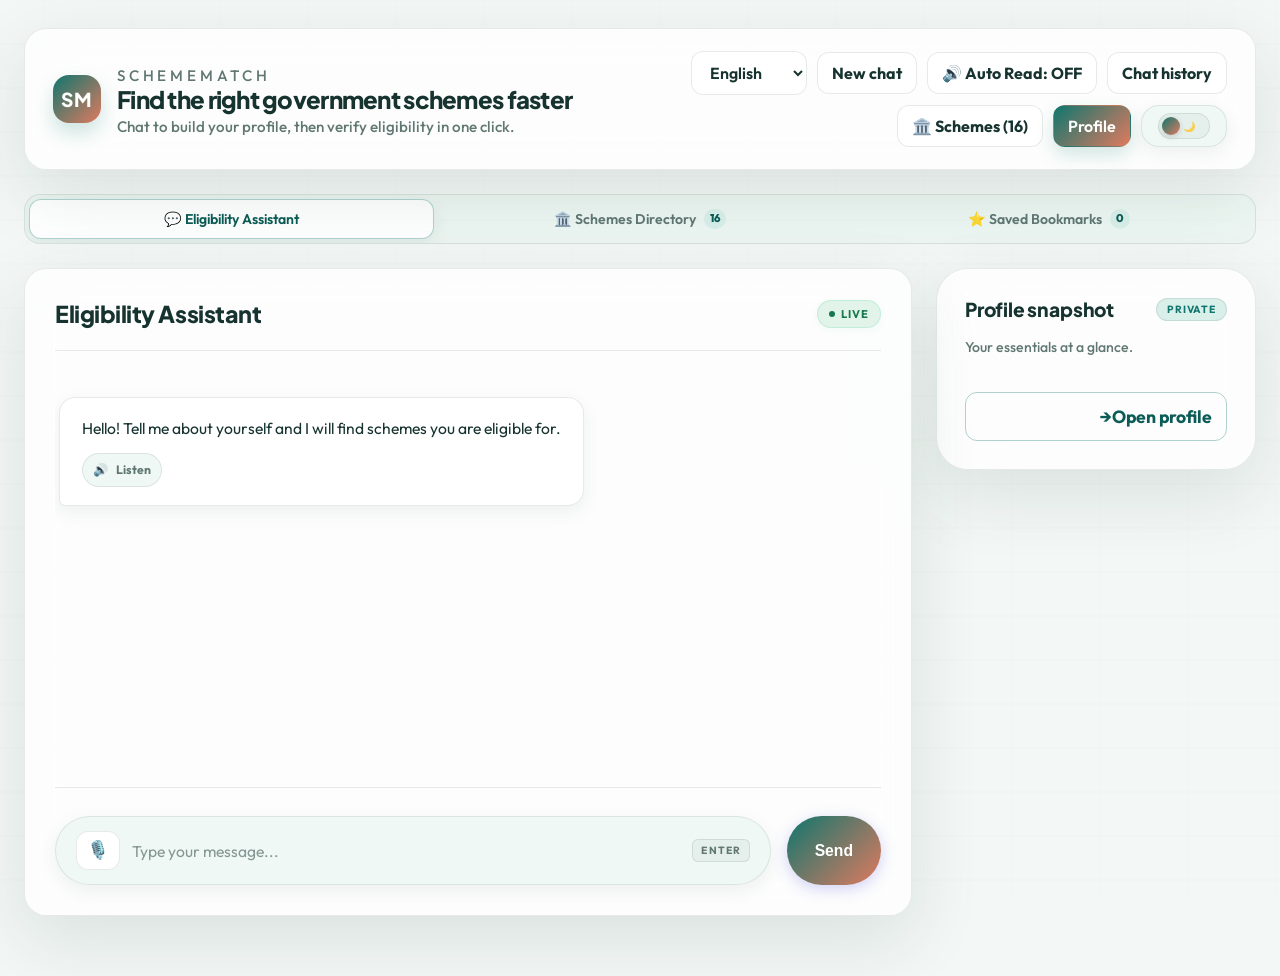
==== commit 8847a5e1: "changes" ====
--- a/index.html
+++ b/index.html
@@ -1790,6 +1790,567 @@
 				width: 100%;
 			}
 		}
+
+		/* ═══════ HEADER ACTIONS (uniform control height, no wrapping surprises) ═══════ */
+		.top-actions > * {
+			min-height: 42px;
+			white-space: nowrap;
+		}
+		.top-actions > button {
+			display: inline-flex;
+			align-items: center;
+			justify-content: center;
+		}
+		.theme-toggle {
+			min-height: 42px;
+			padding-block: 0;
+		}
+		.topbar-schemes-btn {
+			padding: 10px 14px;
+			border: 1px solid var(--border);
+			border-radius: 12px;
+			background: var(--surface-raised);
+			color: var(--ink);
+			font: inherit;
+			font-weight: 700;
+			cursor: pointer;
+			transition: background 0.2s ease, border-color 0.2s ease, color 0.2s ease;
+		}
+		.topbar-schemes-btn:hover {
+			background: var(--accent-soft);
+			border-color: var(--border-hover);
+			color: var(--accent-strong);
+		}
+		@media (min-width: 861px) {
+			/* Wraps as 4 + 3: chat controls on the first row, Schemes / Profile / theme on the second */
+			.top-actions { max-width: 600px; }
+		}
+		@media (max-width: 860px) {
+			.top-actions {
+				display: grid;
+				grid-template-columns: repeat(4, minmax(0, 1fr));
+				gap: 8px;
+			}
+			.language-select { max-width: none; }
+		}
+		@media (max-width: 640px) {
+			.top-actions { grid-template-columns: repeat(2, minmax(0, 1fr)); }
+			.language-select { order: 1; }
+			.theme-toggle { order: 2; justify-content: center; }
+			#newChatButton { order: 3; }
+			#historyButton { order: 4; }
+			#topbarSchemesBtn { order: 5; }
+			#profileButton { order: 6; }
+			#readAloudToggleBtn { order: 7; grid-column: 1 / -1; }
+		}
+
+		/* ═══════ VIEW SWITCHER ═══════ */
+		.view-tabs {
+			display: flex;
+			gap: 4px;
+			margin-bottom: 24px;
+			padding: 4px;
+			background: var(--surface-soft);
+			border: 1px solid var(--border);
+			border-radius: 16px;
+			overflow-x: auto;
+			scrollbar-width: none;
+		}
+		.view-tabs::-webkit-scrollbar { display: none; }
+		.view-tab {
+			flex: 1 1 0;
+			min-width: max-content;
+			display: inline-flex;
+			align-items: center;
+			justify-content: center;
+			gap: 8px;
+			min-height: 40px;
+			padding: 0 16px;
+			border: 1px solid transparent;
+			background: transparent;
+			color: var(--muted);
+			font: inherit;
+			font-size: 0.88rem;
+			font-weight: 600;
+			border-radius: 12px;
+			cursor: pointer;
+			white-space: nowrap;
+			transition: background 0.2s ease, color 0.2s ease, border-color 0.2s ease;
+		}
+		.view-tab:hover {
+			color: var(--ink);
+			background: var(--surface);
+		}
+		.view-tab.active {
+			background: var(--surface-raised);
+			color: var(--accent-strong);
+			border-color: var(--border-hover);
+			box-shadow: var(--shadow-soft);
+		}
+		.tab-count {
+			display: inline-flex;
+			align-items: center;
+			justify-content: center;
+			min-width: 20px;
+			height: 20px;
+			padding: 0 6px;
+			border-radius: 999px;
+			background: var(--accent-soft);
+			color: var(--accent-strong);
+			font-size: 0.7rem;
+			font-weight: 800;
+			line-height: 1;
+		}
+		.view-tab.active .tab-count {
+			background: var(--accent);
+			color: #fff;
+		}
+		.view-tab:focus-visible,
+		.filter-chip:focus-visible,
+		.scheme-action-btn:focus-visible,
+		.schemes-empty-btn:focus-visible,
+		.topbar-schemes-btn:focus-visible {
+			outline: 2px solid var(--accent);
+			outline-offset: 2px;
+		}
+		@media (max-width: 640px) {
+			.view-tab { font-size: 0.82rem; padding: 0 12px; }
+		}
+
+		/* ═══════ VIEW PANELS ═══════ */
+		.view-panel { display: none; }
+		.view-panel.active { display: block; }
+
+		/* ═══════ DIRECTORY CONTROLS ═══════ */
+		.schemes-controls {
+			display: flex;
+			align-items: stretch;
+			gap: 12px;
+			margin-bottom: 14px;
+		}
+		.schemes-search,
+		.schemes-sort {
+			min-height: 42px;
+			border: 1px solid var(--border);
+			border-radius: 12px;
+			background: var(--surface-raised);
+			color: var(--ink);
+			font: inherit;
+			font-size: 0.92rem;
+		}
+		.schemes-search {
+			flex: 1 1 auto;
+			min-width: 0;
+			padding: 0 16px;
+			outline: none;
+			transition: border-color 0.2s ease, box-shadow 0.2s ease;
+		}
+		.schemes-search:focus {
+			border-color: var(--accent);
+			box-shadow: 0 0 0 3px var(--accent-soft);
+		}
+		.schemes-search::placeholder {
+			color: var(--muted);
+			opacity: 0.8;
+		}
+		.schemes-sort {
+			flex: 0 0 auto;
+			padding: 0 12px;
+			font-weight: 600;
+			cursor: pointer;
+		}
+		.schemes-sort:focus-visible {
+			outline: 2px solid var(--accent);
+			outline-offset: 2px;
+		}
+
+		/* ═══════ FILTER CHIPS ═══════ */
+		.filter-chips {
+			display: flex;
+			flex-wrap: wrap;
+			gap: 8px;
+			margin-bottom: 14px;
+		}
+		.filter-chip {
+			flex: 0 0 auto;
+			display: inline-flex;
+			align-items: center;
+			justify-content: center;
+			min-height: 34px;
+			padding: 0 14px;
+			border: 1px solid var(--border);
+			background: var(--surface-raised);
+			color: var(--muted);
+			border-radius: 999px;
+			font: inherit;
+			font-size: 0.8rem;
+			font-weight: 600;
+			line-height: 1;
+			white-space: nowrap;
+			cursor: pointer;
+			transition: background 0.2s ease, color 0.2s ease, border-color 0.2s ease;
+		}
+		.filter-chip:hover {
+			border-color: var(--border-hover);
+			color: var(--ink);
+		}
+		.filter-chip.active {
+			background: var(--accent);
+			border-color: var(--accent);
+			color: #fff;
+		}
+		@media (max-width: 640px) {
+			/* One scrollable row instead of 3-4 wrapped rows */
+			.filter-chips {
+				flex-wrap: nowrap;
+				overflow-x: auto;
+				margin-inline: -12px;
+				padding: 2px 12px;
+				scrollbar-width: none;
+			}
+			.filter-chips::-webkit-scrollbar { display: none; }
+		}
+		.schemes-results-info {
+			min-height: 1.2em;
+			margin-bottom: 14px;
+			color: var(--muted);
+			font-size: 0.82rem;
+			font-weight: 500;
+		}
+
+		/* ═══════ SCHEME GRID ═══════ */
+		.scheme-grid {
+			display: grid;
+			grid-template-columns: repeat(auto-fill, minmax(min(100%, 340px), 1fr));
+			gap: clamp(14px, 2vw, 20px);
+			align-items: stretch;
+		}
+		.scheme-grid > * { min-width: 0; }
+
+		/* ═══════ SCHEME CARD ═══════ */
+		.scheme-card {
+			display: flex;
+			flex-direction: column;
+			border: 1px solid var(--border);
+			border-radius: 22px;
+			background: var(--surface-raised);
+			box-shadow: var(--shadow-soft);
+			transition: border-color 0.2s ease, box-shadow 0.2s ease;
+		}
+		.scheme-card:hover {
+			border-color: var(--border-hover);
+			box-shadow: var(--shadow-lg);
+		}
+		.scheme-card-header {
+			display: flex;
+			flex-direction: column;
+			gap: 10px;
+			padding: 16px 18px 0;
+		}
+		.scheme-card-top {
+			display: flex;
+			align-items: flex-start;
+			justify-content: space-between;
+			gap: 10px;
+		}
+		.scheme-card-badges {
+			display: flex;
+			flex-wrap: wrap;
+			gap: 6px;
+			min-width: 0;
+		}
+		.scheme-badge {
+			display: inline-flex;
+			align-items: center;
+			min-height: 24px;
+			padding: 0 10px;
+			border-radius: 999px;
+			font-size: 0.7rem;
+			font-weight: 700;
+			letter-spacing: 0.02em;
+			line-height: 1.2;
+		}
+		.scheme-badge.jurisdiction {
+			background: var(--accent-soft);
+			color: var(--accent-strong);
+		}
+		.scheme-badge.category {
+			background: var(--success-soft);
+			color: var(--success);
+		}
+		.scheme-card-title {
+			margin: 0;
+			color: var(--ink);
+			font-family: var(--font-display);
+			font-size: 1.02rem;
+			font-weight: 700;
+			line-height: 1.3;
+			letter-spacing: -0.01em;
+			overflow-wrap: anywhere;
+		}
+		.scheme-card-body {
+			flex: 1;
+			display: flex;
+			flex-direction: column;
+			gap: 12px;
+			padding: 10px 18px 16px;
+		}
+		.scheme-card-desc {
+			margin: 0;
+			color: var(--muted);
+			font-size: 0.86rem;
+			line-height: 1.55;
+			display: inline;
+		}
+		.read-more-btn {
+			background: none;
+			border: none;
+			color: var(--primary);
+			font-size: 0.86rem;
+			font-weight: 600;
+			cursor: pointer;
+			padding: 0 0 0 6px;
+			text-decoration: underline;
+			display: inline-block;
+		}
+		.read-more-btn:hover {
+			color: var(--primary-hover);
+		}
+		.scheme-card-meta {
+			display: grid;
+			grid-template-columns: auto minmax(0, 1fr);
+			gap: 4px 12px;
+			margin: 0;
+			font-size: 0.78rem;
+			line-height: 1.4;
+		}
+		.scheme-card-meta dt {
+			color: var(--muted);
+			font-weight: 500;
+		}
+		.scheme-card-meta dd {
+			margin: 0;
+			color: var(--ink);
+			font-weight: 600;
+			overflow-wrap: anywhere;
+		}
+		.scheme-card-meta dd.is-active::before {
+			content: "";
+			display: inline-block;
+			width: 6px;
+			height: 6px;
+			margin-right: 6px;
+			border-radius: 50%;
+			background: var(--success);
+			vertical-align: middle;
+		}
+		.scheme-card-benefit {
+			padding: 10px 12px;
+			background: var(--success-soft);
+			border-left: 3px solid var(--success);
+			border-radius: 10px;
+			color: var(--ink);
+			font-size: 0.82rem;
+			line-height: 1.45;
+		}
+		.scheme-card-benefit .benefit-label {
+			display: block;
+			margin-bottom: 2px;
+			color: var(--success);
+			font-size: 0.7rem;
+			font-weight: 800;
+			letter-spacing: 0.05em;
+			text-transform: uppercase;
+		}
+		.scheme-card-actions {
+			display: flex;
+			flex-wrap: wrap;
+			align-items: center;
+			gap: 8px;
+			padding: 14px 18px 18px;
+			border-top: 1px solid var(--border);
+		}
+		.scheme-action-btn {
+			display: inline-flex;
+			align-items: center;
+			justify-content: center;
+			gap: 6px;
+			min-height: 34px;
+			padding: 0 14px;
+			border: 1px solid transparent;
+			border-radius: 999px;
+			font: inherit;
+			font-size: 0.78rem;
+			font-weight: 700;
+			line-height: 1;
+			text-decoration: none;
+			white-space: nowrap;
+			cursor: pointer;
+			transition: background 0.2s ease, color 0.2s ease, border-color 0.2s ease;
+		}
+		.scheme-action-btn.primary {
+			background: var(--accent);
+			border-color: var(--accent);
+			color: #fff;
+		}
+		.scheme-action-btn.primary:hover {
+			background: var(--accent-strong);
+			border-color: var(--accent-strong);
+		}
+		.scheme-action-btn.secondary {
+			background: transparent;
+			border-color: var(--border-hover);
+			color: var(--accent-strong);
+		}
+		.scheme-action-btn.secondary:hover {
+			background: var(--accent-soft);
+			border-color: var(--accent);
+		}
+		.scheme-action-btn.video-pill {
+			background: rgba(220, 38, 38, 0.08);
+			border-color: rgba(220, 38, 38, 0.3);
+			color: #dc2626;
+		}
+		.scheme-action-btn.video-pill:hover {
+			background: #dc2626;
+			border-color: #dc2626;
+			color: #fff;
+		}
+		/* Bookmark lives in the card's top-right corner: fixed width, never pushes the action row */
+		.scheme-action-btn.bookmark-toggle {
+			flex: 0 0 auto;
+			min-width: 112px;
+			min-height: 30px;
+			padding: 0 12px;
+			background: transparent;
+			border-color: var(--border);
+			color: var(--muted);
+		}
+		.scheme-action-btn.bookmark-toggle:hover {
+			border-color: var(--accent);
+			color: var(--accent-strong);
+		}
+		.scheme-action-btn.bookmark-toggle.bookmarked {
+			background: var(--accent-soft);
+			border-color: var(--accent);
+			color: var(--accent-strong);
+		}
+
+		/* ═══════ EMPTY STATES ═══════ */
+		.schemes-empty {
+			padding: 32px 20px;
+			border: 1px dashed var(--border-hover);
+			border-radius: 22px;
+			background: var(--surface-soft);
+			color: var(--muted);
+			text-align: center;
+		}
+		.schemes-empty-icon {
+			margin-bottom: 8px;
+			font-size: 1.6rem;
+			line-height: 1;
+		}
+		.schemes-empty h4 {
+			margin: 0 0 6px;
+			color: var(--ink);
+			font-family: var(--font-display);
+			font-size: 1rem;
+		}
+		.schemes-empty p {
+			max-width: 44ch;
+			margin: 0 auto 14px;
+			font-size: 0.88rem;
+			line-height: 1.5;
+		}
+		.schemes-empty-btn {
+			display: inline-flex;
+			align-items: center;
+			justify-content: center;
+			min-height: 34px;
+			padding: 0 18px;
+			border: 1px solid var(--border-hover);
+			border-radius: 999px;
+			background: var(--surface-raised);
+			color: var(--accent-strong);
+			font: inherit;
+			font-size: 0.82rem;
+			font-weight: 700;
+			cursor: pointer;
+			transition: background 0.2s ease, border-color 0.2s ease;
+		}
+		.schemes-empty-btn:hover {
+			background: var(--accent-soft);
+			border-color: var(--accent);
+		}
+
+		/* ═══════ CHAT: scheme list reply scrolls inside its bubble so the input stays on screen ═══════ */
+		.bubble.scheme-list {
+			max-height: min(360px, 48vh);
+			overflow-y: auto;
+		}
+		.bubble-content a {
+			color: var(--accent-strong);
+			font-weight: 600;
+			text-decoration: underline;
+			text-underline-offset: 2px;
+		}
+
+		/* ═══════ CHAT COMPOSER: let the input shrink so it never overflows the panel on narrow screens ═══════ */
+		.composer { grid-template-columns: minmax(0, 1fr) auto; }
+		.composer-input { min-width: 0; }
+		.composer-input input { min-width: 0; }
+		@media (max-width: 860px) {
+			.composer { grid-template-columns: minmax(0, 1fr); }
+		}
+
+		/* ═══════ CHAT SCROLL AREA + SCROLL BUTTON ═══════ */
+		.messages-wrap {
+			position: relative;
+			flex: 1;
+			display: flex;
+			flex-direction: column;
+			min-height: 0;
+		}
+		.messages-wrap > .messages {
+			flex: 1;
+			max-height: clamp(320px, 62vh, 680px);
+			overscroll-behavior: contain;
+		}
+		.scroll-latest-btn {
+			position: absolute;
+			right: 14px;
+			bottom: 38px;
+			z-index: 3;
+			display: inline-flex;
+			align-items: center;
+			justify-content: center;
+			width: 40px;
+			height: 40px;
+			padding: 0;
+			border: 1px solid var(--border-hover);
+			border-radius: 50%;
+			background: var(--surface-raised);
+			color: var(--accent-strong);
+			box-shadow: var(--shadow-soft);
+			cursor: pointer;
+			opacity: 0;
+			transform: translateY(6px);
+			pointer-events: none;
+			transition: opacity 0.2s ease, transform 0.2s ease, background 0.2s ease;
+		}
+		.scroll-latest-btn.visible {
+			opacity: 1;
+			transform: none;
+			pointer-events: auto;
+		}
+		.scroll-latest-btn:hover { background: var(--accent-soft); }
+		.scroll-latest-btn:focus-visible {
+			outline: 2px solid var(--accent);
+			outline-offset: 2px;
+		}
+		@media (prefers-reduced-motion: reduce) {
+			.scroll-latest-btn { transition: none; }
+		}
 	</style>
 </head>
 <body>
@@ -1814,6 +2375,7 @@
 				<button id="newChatButton" class="history-button" type="button" data-i18n="newChat">New chat</button>
 				<button id="readAloudToggleBtn" class="history-button" type="button">🔊 Auto Read: OFF</button>
 				<button id="historyButton" class="history-button" type="button" data-i18n="history">Chat history</button>
+				<button id="topbarSchemesBtn" class="topbar-schemes-btn" type="button" aria-label="Open Schemes Directory">🏛️ Schemes (<span id="topbarSchemeCount">0</span>)</button>
 				<button id="profileButton" class="profile-button" type="button" data-i18n="edit">Profile</button>
 				<label class="theme-toggle" aria-label="Toggle theme">
 					<input id="themeToggle" type="checkbox" aria-label="Toggle dark mode" />
@@ -1822,54 +2384,100 @@
 			</div>
 		</header>
 
-		<main class="layout">
-			<section class="chat-panel">
-				<div class="chat-header">
-					<div>
-						<h2 data-i18n="assistant">Eligibility Assistant</h2>
+		<!-- ═══ TAB NAVIGATION ═══ -->
+		<nav class="view-tabs" aria-label="Main navigation">
+			<button class="view-tab active" data-view="assistant" type="button">💬 Eligibility Assistant</button>
+			<button class="view-tab" data-view="directory" type="button">🏛️ Schemes Directory <span id="dirTabCount" class="tab-count">0</span></button>
+			<button class="view-tab" data-view="saved" type="button">⭐ Saved Bookmarks <span id="savedTabCount" class="tab-count">0</span></button>
+		</nav>
+
+		<!-- ═══ VIEW: ELIGIBILITY ASSISTANT ═══ -->
+		<div id="viewAssistant" class="view-panel active">
+			<main class="layout">
+				<section class="chat-panel">
+					<div class="chat-header">
+						<div>
+							<h2 data-i18n="assistant">Eligibility Assistant</h2>
+						</div>
+						<div class="status-pill" data-i18n="live">Live</div>
 					</div>
-					<div class="status-pill" data-i18n="live">Live</div>
-				</div>
-
-				<button id="checkButton" class="check-button" type="button" data-i18n="check">Check Eligibility</button>
-				<div id="messages" class="messages"></div>
-
-				<div id="results" class="results">
-					<div class="results-header">
-						<h3 data-i18n="resultsTitle">Eligibility results</h3>
-						<p data-i18n="resultsSubtitle">Based on the criteria from each scheme.</p>
+
+					<button id="checkButton" class="check-button" type="button" data-i18n="check">Check Eligibility</button>
+					<div class="messages-wrap">
+						<div id="messages" class="messages" tabindex="-1"></div>
+						<button id="scrollLatestBtn" class="scroll-latest-btn" type="button" aria-label="Scroll to latest message" title="Scroll to latest message"><svg width="18" height="18" viewBox="0 0 24 24" fill="none" stroke="currentColor" stroke-width="2.5" stroke-linecap="round" stroke-linejoin="round" aria-hidden="true"><path d="M12 5v14"></path><path d="m19 12-7 7-7-7"></path></svg></button>
 					</div>
-					<div id="resultsLoader" class="results-loader" role="status" aria-live="polite">
-						<span class="spinner" aria-hidden="true"></span>
-						<span data-i18n="checking">Checking eligibility...</span>
+
+					<div id="results" class="results">
+						<div class="results-header">
+							<h3 data-i18n="resultsTitle">Eligibility results</h3>
+							<p data-i18n="resultsSubtitle">Based on the criteria from each scheme.</p>
+						</div>
+						<div id="resultsLoader" class="results-loader" role="status" aria-live="polite">
+							<span class="spinner" aria-hidden="true"></span>
+							<span data-i18n="checking">Checking eligibility...</span>
+						</div>
+						<div id="resultsEmpty" class="results-empty" data-i18n="noResults">No schemes matched yet. Try adding more profile details.</div>
+						<div id="resultCards" class="result-grid"></div>
 					</div>
-					<div id="resultsEmpty" class="results-empty" data-i18n="noResults">No schemes matched yet. Try adding more profile details.</div>
-					<div id="resultCards" class="result-grid"></div>
-				</div>
-
-				<div class="composer">
-					<div class="composer-input">
-						<button id="voiceButton" class="voice-button" type="button" aria-label="Speak to assistant" title="Speak to assistant">🎙️</button>
-						<input id="messageInput" type="text" placeholder="Type your message..." />
-						<span class="composer-hint" data-i18n="enter">Enter</span>
+
+					<div class="composer">
+						<div class="composer-input">
+							<button id="voiceButton" class="voice-button" type="button" aria-label="Speak to assistant" title="Speak to assistant">🎙️</button>
+							<input id="messageInput" type="text" placeholder="Type your message..." />
+							<span class="composer-hint" data-i18n="enter">Enter</span>
+						</div>
+						<button id="sendButton" class="send-button" type="button" data-i18n="send">Send</button>
 					</div>
-					<button id="sendButton" class="send-button" type="button" data-i18n="send">Send</button>
-				</div>
-			</section>
-
-			<aside class="sidebar">
-				<div class="panel">
-					<div class="panel-head">
-						<h3 data-i18n="snapshot">Profile snapshot</h3>
-						<span class="pill" data-i18n="private">Private</span>
+				</section>
+
+				<aside class="sidebar">
+					<div class="panel">
+						<div class="panel-head">
+							<h3 data-i18n="snapshot">Profile snapshot</h3>
+							<span class="pill" data-i18n="private">Private</span>
+						</div>
+						<p class="panel-subtext" data-i18n="snapshotSubtitle">Your essentials at a glance.</p>
+						<div id="profileFields" class="profile-grid"></div>
+						<button id="snapshotProfileButton" class="snapshot-action" type="button"><span data-i18n="openProfile">Open profile</span> <span aria-hidden="true">→</span></button>
 					</div>
-					<p class="panel-subtext" data-i18n="snapshotSubtitle">Your essentials at a glance.</p>
-					<div id="profileFields" class="profile-grid"></div>
-					<button id="snapshotProfileButton" class="snapshot-action" type="button"><span data-i18n="openProfile">Open profile</span> <span aria-hidden="true">→</span></button>
-				</div>
-			</aside>
-		</main>
+				</aside>
+			</main>
+		</div>
+
+		<!-- ═══ VIEW: SCHEMES DIRECTORY ═══ -->
+		<div id="viewDirectory" class="view-panel">
+			<div class="schemes-controls">
+				<input id="schemeSearch" class="schemes-search" type="text" placeholder="Search schemes by name, state, category, ministry..." aria-label="Search schemes" />
+				<select id="schemeSort" class="schemes-sort" aria-label="Sort schemes">
+					<option value="default">Default</option>
+					<option value="az">A → Z</option>
+					<option value="za">Z → A</option>
+				</select>
+			</div>
+			<div id="filterChips" class="filter-chips"></div>
+			<div id="schemesResultsInfo" class="schemes-results-info"></div>
+			<div id="schemeGrid" class="scheme-grid"></div>
+			<div id="schemesEmptyState" class="schemes-empty" style="display:none;">
+				<div class="schemes-empty-icon">🔍</div>
+				<h4>No schemes found</h4>
+				<p>Try a different search term, or clear the filters.</p>
+				<button class="schemes-empty-btn" type="button" onclick="clearSchemeSearch()">Clear search and filters</button>
+			</div>
+		</div>
+
+		<!-- ═══ VIEW: SAVED BOOKMARKS ═══ -->
+		<div id="viewSaved" class="view-panel">
+			<div id="savedSchemeGrid" class="scheme-grid"></div>
+			<div id="savedEmptyState" class="schemes-empty" style="display:none;">
+				<div class="schemes-empty-icon">⭐</div>
+				<h4>No saved schemes yet</h4>
+				<p>Schemes you bookmark in the directory will appear here.</p>
+				<button class="schemes-empty-btn" type="button" onclick="switchToView('directory')">Browse schemes</button>
+			</div>
+		</div>
 	</div>
+
 
 	<section id="profilePage" class="profile-page" aria-labelledby="profileTitle">
 		<div class="profile-page-header">
@@ -2073,6 +2681,10 @@
 			
 			// Replace double asterisks with bold tags
 			escaped = escaped.replace(/\*\*(.*?)\*\*/g, "<strong>$1</strong>");
+
+			// [label](https://...) -> safe external link (http/https only)
+			escaped = escaped.replace(/\[([^\]]+)\]\((https?:\/\/[^\s)"]+)\)/g,
+				'<a href="$2" target="_blank" rel="noopener noreferrer">$1</a>');
 			
 			// Split by newlines to build paragraphs and list items
 			const lines = escaped.split("\n");
@@ -2559,132 +3171,19 @@
 			}
 
 			eligibleList.forEach((entry, idx) => {
-				const card = document.createElement("div");
-				card.className = "result-card eligible";
+				const card = createSchemeCard(entry);
 				card.style.animationDelay = `${idx * 0.08}s`;
 
-				// ── Top color bar with title + badge ──
-				const topBar = document.createElement("div");
-				topBar.className = "card-top-bar";
-
-				const schemeName = document.createElement("span");
-				schemeName.className = "scheme-title";
-				schemeName.textContent = entry.scheme_name || "Scheme";
-
-				const eligBadge = document.createElement("span");
-				eligBadge.className = "eligible-badge";
-				eligBadge.innerHTML = `<svg width="12" height="12" viewBox="0 0 24 24" fill="none" stroke="currentColor" stroke-width="3"><polyline points="20 6 9 17 4 12"></polyline></svg> Eligible`;
-
-				topBar.append(schemeName, eligBadge);
-
-				// ── Card Body ──
-				const body = document.createElement("div");
-				body.className = "card-body";
-
-				// Action buttons row (bookmark + details)
-				const header = document.createElement("div");
-				header.className = "result-header";
-
-				const bookmarkButton = document.createElement("button");
-				bookmarkButton.type = "button";
-				bookmarkButton.className = "result-toggle bookmark-button";
-				const schemeId = String(entry.scheme_id || entry.scheme_name || "");
-				bookmarkButton.dataset.schemeId = schemeId;
-				bookmarkButton.textContent = bookmarkedSchemeIds.has(schemeId) ? (text.bookmarked || "Bookmarked") : (text.bookmark || "Bookmark");
-				bookmarkButton.addEventListener("click", async () => {
-					if (bookmarkedSchemeIds.has(schemeId)) {
-						await fetch(`${API_BASE}/bookmarks/${sessionId}/${encodeURIComponent(schemeId)}`, { method: "DELETE" });
-						bookmarkedSchemeIds.delete(schemeId);
-						bookmarkButton.textContent = text.bookmark || "Bookmark";
-						return;
-					}
-					const response = await fetch(`${API_BASE}/bookmarks/${sessionId}`, { method: "POST", headers: { "Content-Type": "application/json" }, body: JSON.stringify({ scheme_id: schemeId, scheme_name: entry.scheme_name || "Scheme", deadline: entry.deadline || null }) });
-					if (response.ok) {
-						bookmarkedSchemeIds.add(schemeId);
-						bookmarkButton.textContent = text.bookmarked || "Bookmarked";
-					}
-				});
-
-				const toggle = document.createElement("button");
-				toggle.type = "button";
-				toggle.className = "result-toggle";
-				toggle.textContent = text.details;
-
-				header.append(bookmarkButton, toggle);
-
 				// Eligibility reason
-				const summary = document.createElement("div");
-				summary.className = "result-summary";
-				summary.innerHTML = `<svg style="width:14px;height:14px;display:inline;vertical-align:middle;margin-right:6px;color:var(--success);" viewBox="0 0 24 24" fill="none" stroke="currentColor" stroke-width="3"><polyline points="20 6 9 17 4 12"></polyline></svg>${entry.reason || text.noDetails}`;
-
-				// Description
-				const descriptionEl = document.createElement("div");
-				if (entry.description) {
-					descriptionEl.className = "result-description";
-					const descIcon = `<svg style="width:14px;height:14px;flex-shrink:0;margin-top:2px;color:var(--accent);" viewBox="0 0 24 24" fill="none" stroke="currentColor" stroke-width="2.5"><path d="M14 2H6a2 2 0 0 0-2 2v16a2 2 0 0 0 2 2h12a2 2 0 0 0 2-2V8z"></path><polyline points="14 2 14 8 20 8"></polyline><line x1="16" y1="13" x2="8" y2="13"></line><line x1="16" y1="17" x2="8" y2="17"></line></svg>`;
-					descriptionEl.innerHTML = `<div style="display:flex;align-items:flex-start;gap:8px;">${descIcon}<span>${entry.description}</span></div>`;
+				const body = card.querySelector('.scheme-card-body');
+				if (body) {
+					const summary = document.createElement("div");
+					summary.className = "result-summary";
+					summary.style.marginBottom = "1rem";
+					summary.innerHTML = `<svg style="width:14px;height:14px;display:inline;vertical-align:middle;margin-right:6px;color:var(--success);" viewBox="0 0 24 24" fill="none" stroke="currentColor" stroke-width="3"><polyline points="20 6 9 17 4 12"></polyline></svg><strong>Eligible:</strong> ${entry.reason || text.noDetails}`;
+					body.insertBefore(summary, body.firstChild);
 				}
 
-				// Benefits
-				const benefitsEl = document.createElement("div");
-				if (entry.benefits) {
-					benefitsEl.className = "result-benefits";
-					const benefitsIcon = `<svg style="width:14px;height:14px;flex-shrink:0;margin-top:2px;color:var(--success);" viewBox="0 0 24 24" fill="none" stroke="currentColor" stroke-width="2.5"><path d="M12 2l3.09 6.26L22 9.27l-5 4.87 1.18 6.88L12 17.77l-6.18 3.25L7 14.14 2 9.27l6.91-1.01L12 2z"></path></svg>`;
-					benefitsEl.innerHTML = `<div style="display:flex;align-items:flex-start;gap:8px;">${benefitsIcon}<span><strong>Benefits:</strong> ${entry.benefits}</span></div>`;
-				}
-
-				// YouTube thumbnail preview
-				const ytThumbEl = document.createElement("div");
-				const ytThumb = getYoutubeThumbnail(entry.youtube_url);
-				if (ytThumb && entry.youtube_url) {
-					const link = document.createElement("a");
-					link.className = "card-yt-thumb";
-					link.href = entry.youtube_url;
-					link.target = "_blank";
-					link.rel = "noopener";
-					link.innerHTML = `<img src="${ytThumb}" alt="Video thumbnail" loading="lazy"><div class="card-yt-play"><svg viewBox="0 0 24 24"><polygon points="5 3 19 12 5 21 5 3"/></svg></div>`;
-					ytThumbEl.appendChild(link);
-				}
-
-				// Links row
-				const linksRow = document.createElement("div");
-				linksRow.className = "card-links-row";
-				const linkParts = [];
-				if (entry.application_url) {
-					linkParts.push(`<a class="application-link" href="${entry.application_url}" target="_blank" rel="noopener">🔗 ${text.apply}</a>`);
-				}
-				if (entry.source_url && entry.source_url !== entry.application_url) {
-					linkParts.push(`<a class="application-link" href="${entry.source_url}" target="_blank" rel="noopener">📄 ${text.source}</a>`);
-				}
-				if (entry.youtube_url && !ytThumb) {
-					// Fallback text link if no thumbnail could be extracted
-					linkParts.push(`<a class="video-link" href="${entry.youtube_url}" target="_blank" rel="noopener">▶️ ${text.video}</a>`);
-				}
-				linksRow.innerHTML = linkParts.join("");
-
-				// Details drawer
-				const details = document.createElement("div");
-				details.className = "result-details";
-				details.innerHTML = `
-					<div style="display: grid; grid-template-columns: 1fr 1fr; gap: 16px;">
-						<div>
-							<span style="display: block; font-size: 0.72rem; text-transform: uppercase; font-weight: 700; color: var(--muted); letter-spacing: 0.05em; margin-bottom: 2px;">${text.status}</span>
-							<span style="font-weight: 700; font-size: 0.85rem; color: var(--success);">✅ Eligible</span>
-						</div>
-						<div>
-							<span style="display: block; font-size: 0.72rem; text-transform: uppercase; font-weight: 700; color: var(--muted); letter-spacing: 0.05em; margin-bottom: 2px;">${text.schemeId}</span>
-							<span style="font-weight: 700; font-size: 0.85rem; color: var(--ink);">${entry.scheme_id || "N/A"}</span>
-						</div>
-					</div>
-				`;
-
-				toggle.addEventListener("click", () => {
-					const expanded = card.classList.toggle("expanded");
-					toggle.textContent = expanded ? text.hideDetails : text.details;
-				});
-
-				body.append(header, summary, descriptionEl, benefitsEl, ytThumbEl, linksRow, details);
-				card.append(topBar, body);
 				resultCards.appendChild(card);
 			});
 		}
@@ -2696,6 +3195,7 @@
 				const data = await response.json();
 				(data.bookmarks || []).forEach((bookmark) => bookmarkedSchemeIds.add(String(bookmark.scheme_id)));
 				checkUpcomingDeadlines(data.bookmarks || []);
+				updateBookmarkCounts();
 			} catch (error) {
 				console.error(error);
 			}
@@ -2738,6 +3238,7 @@
 			results.style.display = "none";
 			checkButton.style.display = "none";
 			bookmarkedSchemeIds.clear();
+			updateBookmarkCounts();
 			closeSecondaryPage();
 			renderProfile({});
 			addBubble((uiText[languageSelect.value] || uiText.en).greeting, "bot");
@@ -2749,19 +3250,38 @@
 			document.body.classList.add("profile-mode");
 			historyList.innerHTML = "";
 			try {
-				const response = await fetch(`${API_BASE}/chat-history/${sessionId}`);
+				const response = await fetch(`${API_BASE}/all-chat-history`);
 				const data = await response.json();
 				const text = uiText[languageSelect.value] || uiText.en;
-				if (!response.ok || !data.messages?.length) {
+				if (!response.ok || !data.sessions?.length) {
 					historyList.innerHTML = `<p class="profile-empty">${text.noHistory}</p>`;
 					return;
 				}
-				data.messages.forEach((message) => {
-					const item = document.createElement("article");
-					item.className = `history-message ${message.role === "user" ? "user" : "assistant"}`;
-					item.innerHTML = `<div class="history-message-meta"><span>${message.role === "user" ? text.user : text.assistantRole}</span></div><div class="history-message-content"></div>`;
-					item.querySelector(".history-message-content").textContent = message.content;
-					historyList.appendChild(item);
+				data.sessions.forEach((session, index) => {
+					const sessionEl = document.createElement("div");
+					sessionEl.className = "history-session-block";
+					sessionEl.style.marginBottom = "24px";
+					sessionEl.style.borderBottom = "1px solid var(--border)";
+					sessionEl.style.paddingBottom = "16px";
+					
+					const sessionDate = session.messages.length > 0 && session.messages[0].created_at ? new Date(session.messages[0].created_at).toLocaleString() : `Session ${session.session_id.substring(0, 4)}`;
+					const sessionHeader = document.createElement("h3");
+					sessionHeader.className = "history-session-title";
+					sessionHeader.textContent = session.session_id === sessionId ? `${text.savedConversations} (Current)` : `Conversation on ${sessionDate}`;
+					sessionHeader.style.marginBottom = "12px";
+					sessionHeader.style.fontSize = "1rem";
+					sessionHeader.style.color = "var(--text-muted)";
+					sessionEl.appendChild(sessionHeader);
+
+					session.messages.forEach((message) => {
+						const item = document.createElement("article");
+						item.className = `history-message ${message.role === "user" ? "user" : "assistant"}`;
+						item.innerHTML = `<div class="history-message-meta"><span>${message.role === "user" ? text.user : text.assistantRole}</span></div><div class="history-message-content"></div>`;
+						item.querySelector(".history-message-content").textContent = message.content;
+						sessionEl.appendChild(item);
+					});
+					
+					historyList.appendChild(sessionEl);
 				});
 			} catch (error) {
 				historyList.innerHTML = `<p class="profile-empty">${(uiText[languageSelect.value] || uiText.en).noHistory}</p>`;
@@ -2795,7 +3315,7 @@
 			});
 		}
 
-		sendButton.addEventListener("click", sendMessage);
+		sendButton.addEventListener("click", () => sendMessage());
 		messageInput.addEventListener("keypress", (event) => {
 			if (event.key === "Enter") {
 				sendMessage();
@@ -2827,7 +3347,458 @@
 		loadChatHistory();
 		refreshProfile();
 
+		// ═══════════════════════════════════════════════
+		// SCHEMES DIRECTORY MODULE
+		// ═══════════════════════════════════════════════
+
+		let allSchemes = [];
+		let activeFilter = 'all';
+
+		const FILTER_CATEGORIES = [
+			{ key: 'all', label: 'All' },
+			{ key: 'central', label: 'Central Schemes' },
+			{ key: 'state', label: 'State Schemes' },
+			{ key: 'Pension & Financial Aid', label: 'Pension & Financial Aid' },
+			{ key: 'Energy & Solar', label: 'Energy & Solar' },
+			{ key: 'Education & Youth', label: 'Education & Youth' },
+			{ key: 'Agriculture & Workers', label: 'Agriculture & Workers' },
+			{ key: 'saved', label: 'Saved Only' }
+		];
+
+		function updateBookmarkCounts() {
+			const savedCount = document.getElementById('savedTabCount');
+			const topbarCount = document.getElementById('topbarSchemeCount');
+			if (savedCount) savedCount.textContent = bookmarkedSchemeIds.size;
+			if (topbarCount) topbarCount.textContent = allSchemes.length;
+			const dirCount = document.getElementById('dirTabCount');
+			if (dirCount) dirCount.textContent = allSchemes.length;
+		}
+
+		function switchToView(viewName) {
+			document.querySelectorAll('.view-tab').forEach(t => t.classList.remove('active'));
+			document.querySelectorAll('.view-panel').forEach(p => p.classList.remove('active'));
+			const tab = document.querySelector(`.view-tab[data-view="${viewName}"]`);
+			document.querySelectorAll('.view-tab').forEach(t => t.removeAttribute('aria-current'));
+			if (tab) { tab.classList.add('active'); tab.setAttribute('aria-current', 'page'); tab.scrollIntoView({ block: 'nearest', inline: 'center' }); }
+			const panel = document.getElementById(
+				viewName === 'assistant' ? 'viewAssistant' :
+				viewName === 'directory' ? 'viewDirectory' :
+				'viewSaved'
+			);
+			if (panel) panel.classList.add('active');
+			if (viewName === 'directory') renderSchemeDirectory();
+			if (viewName === 'saved') renderSavedSchemes();
+		}
+		window.switchToView = switchToView;
+
+		// Tab click handlers
+		document.querySelectorAll('.view-tab').forEach(tab => {
+			tab.addEventListener('click', () => switchToView(tab.dataset.view));
+		});
+
+		// Topbar schemes shortcut
+		const topbarSchemesBtn = document.getElementById('topbarSchemesBtn');
+		if (topbarSchemesBtn) {
+			topbarSchemesBtn.addEventListener('click', () => {
+				closeSecondaryPage();
+				switchToView('directory');
+			});
+		}
+
+		// Build filter chips
+		function buildFilterChips() {
+			const container = document.getElementById('filterChips');
+			if (!container) return;
+			container.innerHTML = '';
+			FILTER_CATEGORIES.forEach(cat => {
+				const btn = document.createElement('button');
+				btn.type = 'button';
+				btn.className = 'filter-chip' + (cat.key === activeFilter ? ' active' : '');
+				btn.textContent = cat.label;
+				btn.setAttribute('aria-pressed', String(cat.key === activeFilter));
+				btn.addEventListener('click', () => {
+					activeFilter = cat.key;
+					buildFilterChips();
+					renderSchemeDirectory();
+				});
+				container.appendChild(btn);
+			});
+		}
+
+		function filterSchemes(schemes) {
+			let filtered = [...schemes];
+			// Category/jurisdiction filter
+			if (activeFilter === 'central') {
+				filtered = filtered.filter(s => (s.jurisdiction || '').toLowerCase() === 'central');
+			} else if (activeFilter === 'state') {
+				filtered = filtered.filter(s => (s.jurisdiction || '').toLowerCase() === 'state');
+			} else if (activeFilter === 'saved') {
+				filtered = filtered.filter(s => bookmarkedSchemeIds.has(String(s.id)));
+			} else if (activeFilter !== 'all') {
+				filtered = filtered.filter(s => (s.category || '') === activeFilter);
+			}
+			return filtered;
+		}
+
+		function searchSchemes(schemes, query) {
+			if (!query) return schemes;
+			const q = query.toLowerCase().trim();
+			if (!q) return schemes;
+			return schemes.filter(s => {
+				const fields = [
+					s.name, s.description, s.ministry, s.state,
+					s.jurisdiction, s.category, s.benefits
+				];
+				return fields.some(f => f && String(f).toLowerCase().includes(q));
+			});
+		}
+
+		function sortSchemes(schemes, sortKey) {
+			if (sortKey === 'az') {
+				return [...schemes].sort((a, b) => (a.name || '').localeCompare(b.name || ''));
+			}
+			if (sortKey === 'za') {
+				return [...schemes].sort((a, b) => (b.name || '').localeCompare(a.name || ''));
+			}
+			return schemes;
+		}
+
+		function isValidUrl(url) {
+			if (!url || typeof url !== 'string') return false;
+			try { new URL(url); return true; } catch(e) { return false; }
+		}
+
+		function hasText(value) {
+			if (typeof value !== 'string') return false;
+			const v = value.trim().toLowerCase();
+			return v !== '' && !['n/a', 'na', 'none', 'null', '-', '—'].includes(v);
+		}
+
+		function createSchemeCard(scheme) {
+			const card = document.createElement('div');
+			card.className = 'scheme-card';
+			card.dataset.schemeId = scheme.id;
+
+			// Header: badges + bookmark on one row, title below
+			const header = document.createElement('div');
+			header.className = 'scheme-card-header';
+
+			const top = document.createElement('div');
+			top.className = 'scheme-card-top';
+
+			const badges = document.createElement('div');
+			badges.className = 'scheme-card-badges';
+			if (hasText(scheme.jurisdiction)) {
+				const jBadge = document.createElement('span');
+				jBadge.className = 'scheme-badge jurisdiction';
+				jBadge.textContent = scheme.jurisdiction === 'Central' ? 'Central Scheme' : (scheme.state || scheme.jurisdiction);
+				badges.appendChild(jBadge);
+			}
+			if (hasText(scheme.category)) {
+				const cBadge = document.createElement('span');
+				cBadge.className = 'scheme-badge category';
+				cBadge.textContent = scheme.category;
+				badges.appendChild(cBadge);
+			}
+			top.appendChild(badges);
+
+			const bookmarkBtn = document.createElement('button');
+			bookmarkBtn.type = 'button';
+			const paintBookmark = () => {
+				const saved = bookmarkedSchemeIds.has(String(scheme.id));
+				bookmarkBtn.className = 'scheme-action-btn bookmark-toggle' + (saved ? ' bookmarked' : '');
+				bookmarkBtn.textContent = saved ? '★ Bookmarked' : '☆ Bookmark';
+				bookmarkBtn.setAttribute('aria-pressed', String(saved));
+				bookmarkBtn.setAttribute('aria-label', (saved ? 'Remove bookmark: ' : 'Bookmark: ') + (scheme.name || 'scheme'));
+			};
+			paintBookmark();
+			bookmarkBtn.addEventListener('click', async () => {
+				const schemeId = String(scheme.id);
+				if (bookmarkedSchemeIds.has(schemeId)) {
+					await fetch(`${API_BASE}/bookmarks/${sessionId}/${encodeURIComponent(schemeId)}`, { method: "DELETE" });
+					bookmarkedSchemeIds.delete(schemeId);
+				} else {
+					const response = await fetch(`${API_BASE}/bookmarks/${sessionId}`, { method: "POST", headers: { "Content-Type": "application/json" }, body: JSON.stringify({ scheme_id: schemeId, scheme_name: scheme.name || "Scheme" }) });
+					if (response.ok) {
+						bookmarkedSchemeIds.add(schemeId);
+					}
+				}
+				updateBookmarkCounts();
+				paintBookmark();
+				
+				// Re-render if we are in the saved view
+				if (document.getElementById('viewSaved').classList.contains('active')) {
+					renderSavedSchemes();
+				}
+			});
+			top.appendChild(bookmarkBtn);
+			header.appendChild(top);
+
+			const title = document.createElement('h4');
+			title.className = 'scheme-card-title';
+			title.textContent = scheme.name || 'Untitled scheme';
+			header.appendChild(title);
+
+			// Body
+			const body = document.createElement('div');
+			body.className = 'scheme-card-body';
+
+			if (hasText(scheme.description)) {
+				const descContainer = document.createElement('div');
+				descContainer.className = 'scheme-desc-container';
+				
+				const desc = document.createElement('p');
+				desc.className = 'scheme-card-desc';
+				
+				const MAX_LENGTH = 150;
+				let isExpanded = false;
+				
+				if (scheme.description.length > MAX_LENGTH) {
+					const shortText = scheme.description.substring(0, MAX_LENGTH).trim() + '...';
+					desc.textContent = shortText;
+					
+					const toggleBtn = document.createElement('button');
+					toggleBtn.type = 'button';
+					toggleBtn.className = 'read-more-btn';
+					toggleBtn.textContent = 'Read More';
+					
+					toggleBtn.addEventListener('click', (e) => {
+						e.stopPropagation();
+						isExpanded = !isExpanded;
+						desc.textContent = isExpanded ? scheme.description : shortText;
+						toggleBtn.textContent = isExpanded ? 'Read Less' : 'Read More';
+					});
+					
+					descContainer.appendChild(desc);
+					descContainer.appendChild(toggleBtn);
+				} else {
+					desc.textContent = scheme.description;
+					descContainer.appendChild(desc);
+				}
+				body.appendChild(descContainer);
+			}
+
+			const metaRows = [];
+			if (hasText(scheme.ministry)) {
+				metaRows.push([scheme.jurisdiction === 'State' ? 'Authority' : 'Ministry', scheme.ministry, '']);
+			}
+			if (hasText(scheme.status)) {
+				metaRows.push(['Status', scheme.status, scheme.status.trim().toLowerCase() === 'active' ? 'is-active' : '']);
+			}
+			if (metaRows.length) {
+				const meta = document.createElement('dl');
+				meta.className = 'scheme-card-meta';
+				metaRows.forEach(([label, value, cls]) => {
+					const dt = document.createElement('dt');
+					dt.textContent = label;
+					const dd = document.createElement('dd');
+					dd.textContent = value;
+					if (cls) dd.className = cls;
+					meta.append(dt, dd);
+				});
+				body.appendChild(meta);
+			}
+
+			// Key benefit: only rendered when there is real content
+			if (hasText(scheme.benefits)) {
+				const benefit = document.createElement('div');
+				benefit.className = 'scheme-card-benefit';
+				const label = document.createElement('span');
+				label.className = 'benefit-label';
+				label.textContent = 'Key benefit';
+				const text = document.createElement('span');
+				text.textContent = scheme.benefits;
+				benefit.append(label, text);
+				body.appendChild(benefit);
+			}
+
+			card.appendChild(header);
+			card.appendChild(body);
+
+			// Actions: links only (bookmark lives in the header)
+			const makeLink = (cls, href, label) => {
+				const a = document.createElement('a');
+				a.className = 'scheme-action-btn ' + cls;
+				a.href = href;
+				a.target = '_blank';
+				a.rel = 'noopener noreferrer';
+				a.textContent = label;
+				return a;
+			};
+			const actions = document.createElement('div');
+			actions.className = 'scheme-card-actions';
+			if (isValidUrl(scheme.application_url)) {
+				actions.appendChild(makeLink('primary', scheme.application_url, 'Apply Online ↗'));
+			}
+			if (isValidUrl(scheme.source_url) && scheme.source_url !== scheme.application_url) {
+				actions.appendChild(makeLink('secondary', scheme.source_url, 'Official Portal 📄'));
+			}
+			if (isValidUrl(scheme.youtube_url)) {
+				actions.appendChild(makeLink('video-pill', scheme.youtube_url, '▶ Watch Video Explainer'));
+			}
+			if (actions.children.length) card.appendChild(actions);
+			return card;
+		}
+
+		function renderSchemeDirectory() {
+			const searchEl = document.getElementById('schemeSearch');
+			const sortEl = document.getElementById('schemeSort');
+			const gridEl = document.getElementById('schemeGrid');
+			const emptyEl = document.getElementById('schemesEmptyState');
+			const infoEl = document.getElementById('schemesResultsInfo');
+			if (!gridEl) return;
+
+			let filtered = filterSchemes(allSchemes);
+			filtered = searchSchemes(filtered, searchEl ? searchEl.value : '');
+			filtered = sortSchemes(filtered, sortEl ? sortEl.value : 'default');
+
+			gridEl.innerHTML = '';
+			if (filtered.length === 0) {
+				emptyEl.style.display = 'block';
+				infoEl.textContent = '';
+			} else {
+				emptyEl.style.display = 'none';
+				infoEl.textContent = `Showing ${filtered.length} of ${allSchemes.length} schemes`;
+				filtered.forEach(scheme => {
+					gridEl.appendChild(createSchemeCard(scheme));
+				});
+			}
+		}
+
+		function renderSavedSchemes() {
+			const gridEl = document.getElementById('savedSchemeGrid');
+			const emptyEl = document.getElementById('savedEmptyState');
+			if (!gridEl) return;
+			gridEl.innerHTML = '';
+			const saved = allSchemes.filter(s => bookmarkedSchemeIds.has(String(s.id)));
+			if (saved.length === 0) {
+				emptyEl.style.display = 'block';
+			} else {
+				emptyEl.style.display = 'none';
+				saved.forEach(scheme => {
+					gridEl.appendChild(createSchemeCard(scheme));
+				});
+			}
+		}
+
+		function clearSchemeSearch() {
+			const searchEl = document.getElementById('schemeSearch');
+			if (searchEl) searchEl.value = '';
+			const sortEl = document.getElementById('schemeSort');
+			if (sortEl) sortEl.value = 'default';
+			activeFilter = 'all';
+			buildFilterChips();
+			renderSchemeDirectory();
+		}
+		window.clearSchemeSearch = clearSchemeSearch;
+
+		// Load schemes from API or fallback JSON
+		async function loadSchemes() {
+			try {
+				const resp = await fetch(`${API_BASE}/schemes`);
+				if (!resp.ok) throw new Error('API request failed');
+				const data = await resp.json();
+				allSchemes = data.schemes || [];
+				allSchemes = allSchemes.filter(s => s && s.id && s.name);
+			} catch(e) {
+				console.warn('Could not load from API, falling back to schemes.json', e);
+				try {
+					const resp = await fetch('schemes.json');
+					if (!resp.ok) throw new Error('Failed to load local schemes.json');
+					allSchemes = await resp.json();
+					allSchemes = allSchemes.filter(s => s && s.id && s.name);
+				} catch (fallbackError) {
+					console.error('Error loading fallback schemes:', fallbackError);
+					allSchemes = [];
+				}
+			}
+			updateBookmarkCounts();
+			buildFilterChips();
+		}
+
+		// Search/sort event listeners
+		const schemeSearchEl = document.getElementById('schemeSearch');
+		const schemeSortEl = document.getElementById('schemeSort');
+		if (schemeSearchEl) {
+			schemeSearchEl.addEventListener('input', () => renderSchemeDirectory());
+		}
+		if (schemeSortEl) {
+			schemeSortEl.addEventListener('change', () => renderSchemeDirectory());
+		}
+
+		// "list the schemes" chat bypass detection
+		function isListSchemesRequest(text) {
+			if (!text) return false;
+			const normalized = text.toLowerCase().replace(/\s+/g, ' ').trim();
+			const patterns = [
+				/^list\s*(the\s*)?schemes?$/,
+				/^show\s*(me\s*)?(the\s*)?schemes?$/,
+				/^what\s+schemes?\s+(are\s+)?available$/,
+				/^display\s*(the\s*)?schemes?$/,
+				/^schemes?\s*list$/,
+				/^available\s+schemes?$/
+			];
+			return patterns.some(p => p.test(normalized));
+		}
+
+		// Override sendMessage to detect "list the schemes"
+		const _originalSendMessage = sendMessage;
+		sendMessage = async function() {
+			const text = messageInput.value.trim();
+			if (isListSchemesRequest(text)) {
+				addBubble(text, 'user');
+				messageInput.value = '';
+				// Build a clean scheme list response
+				if (allSchemes.length === 0) {
+					await loadSchemes();
+				}
+				let lines = [`**Here are all ${allSchemes.length} available government schemes:**\n`];
+				allSchemes.forEach((s, i) => {
+					let line = `${i + 1}. **${s.name}**`;
+					if (hasText(s.description)) {
+						const short = s.description.length > 100 ? s.description.substring(0, 100).trim() + '...' : s.description;
+						line += ` — ${short}`;
+					}
+					if (isValidUrl(s.application_url)) {
+						line += ` [Apply](${s.application_url})`;
+					}
+					lines.push(line);
+				});
+				lines.push('\nOpen the Schemes Directory for full details, official portals, and video explainers.');
+				addBubble(lines.join('\n'), 'bot');
+				if (messagesEl.lastElementChild) messagesEl.lastElementChild.classList.add('scheme-list');
+				// Switch to directory view
+				switchToView('directory');
+				return;
+			}
+			return _originalSendMessage.apply(this, arguments);
+		};
+
+		// Load schemes on startup
+		loadSchemes();
+
+
+		// ═══ Chat scroll-to-latest button ═══
+		(() => {
+			const list = document.getElementById('messages');
+			const btn = document.getElementById('scrollLatestBtn');
+			if (!list || !btn) return;
+			const update = () => {
+				const away = list.scrollHeight - list.scrollTop - list.clientHeight > 80;
+				btn.classList.toggle('visible', away);
+			};
+			list.addEventListener('scroll', update, { passive: true });
+			window.addEventListener('resize', update);
+			new MutationObserver(update).observe(list, { childList: true, subtree: true });
+			btn.addEventListener('click', () => {
+				list.scrollTo({ top: list.scrollHeight, behavior: 'smooth' });
+				list.focus({ preventScroll: true });
+			});
+			update();
+		})();
+
 		// Background Pixel Canvas Logic
+
 		(() => {
 			const canvas = document.getElementById("pixel-canvas");
 			if (!canvas) return;
